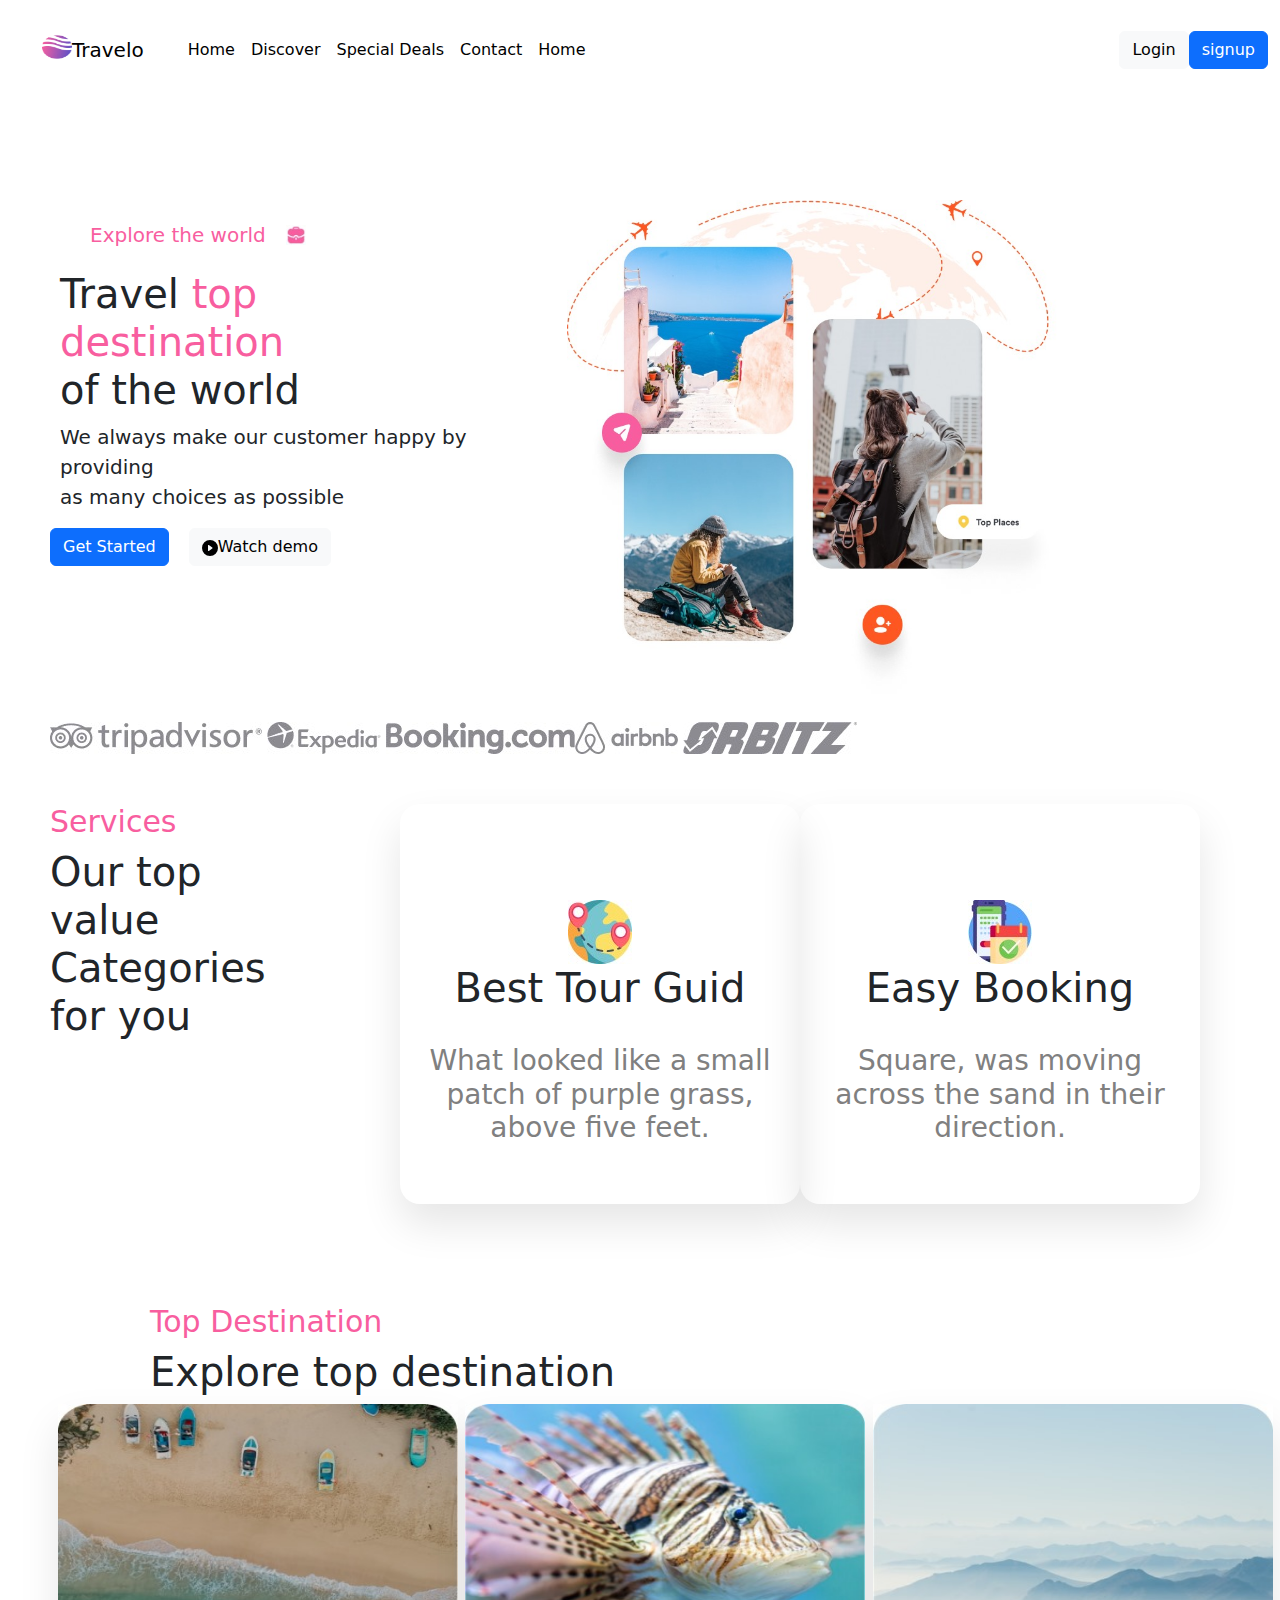
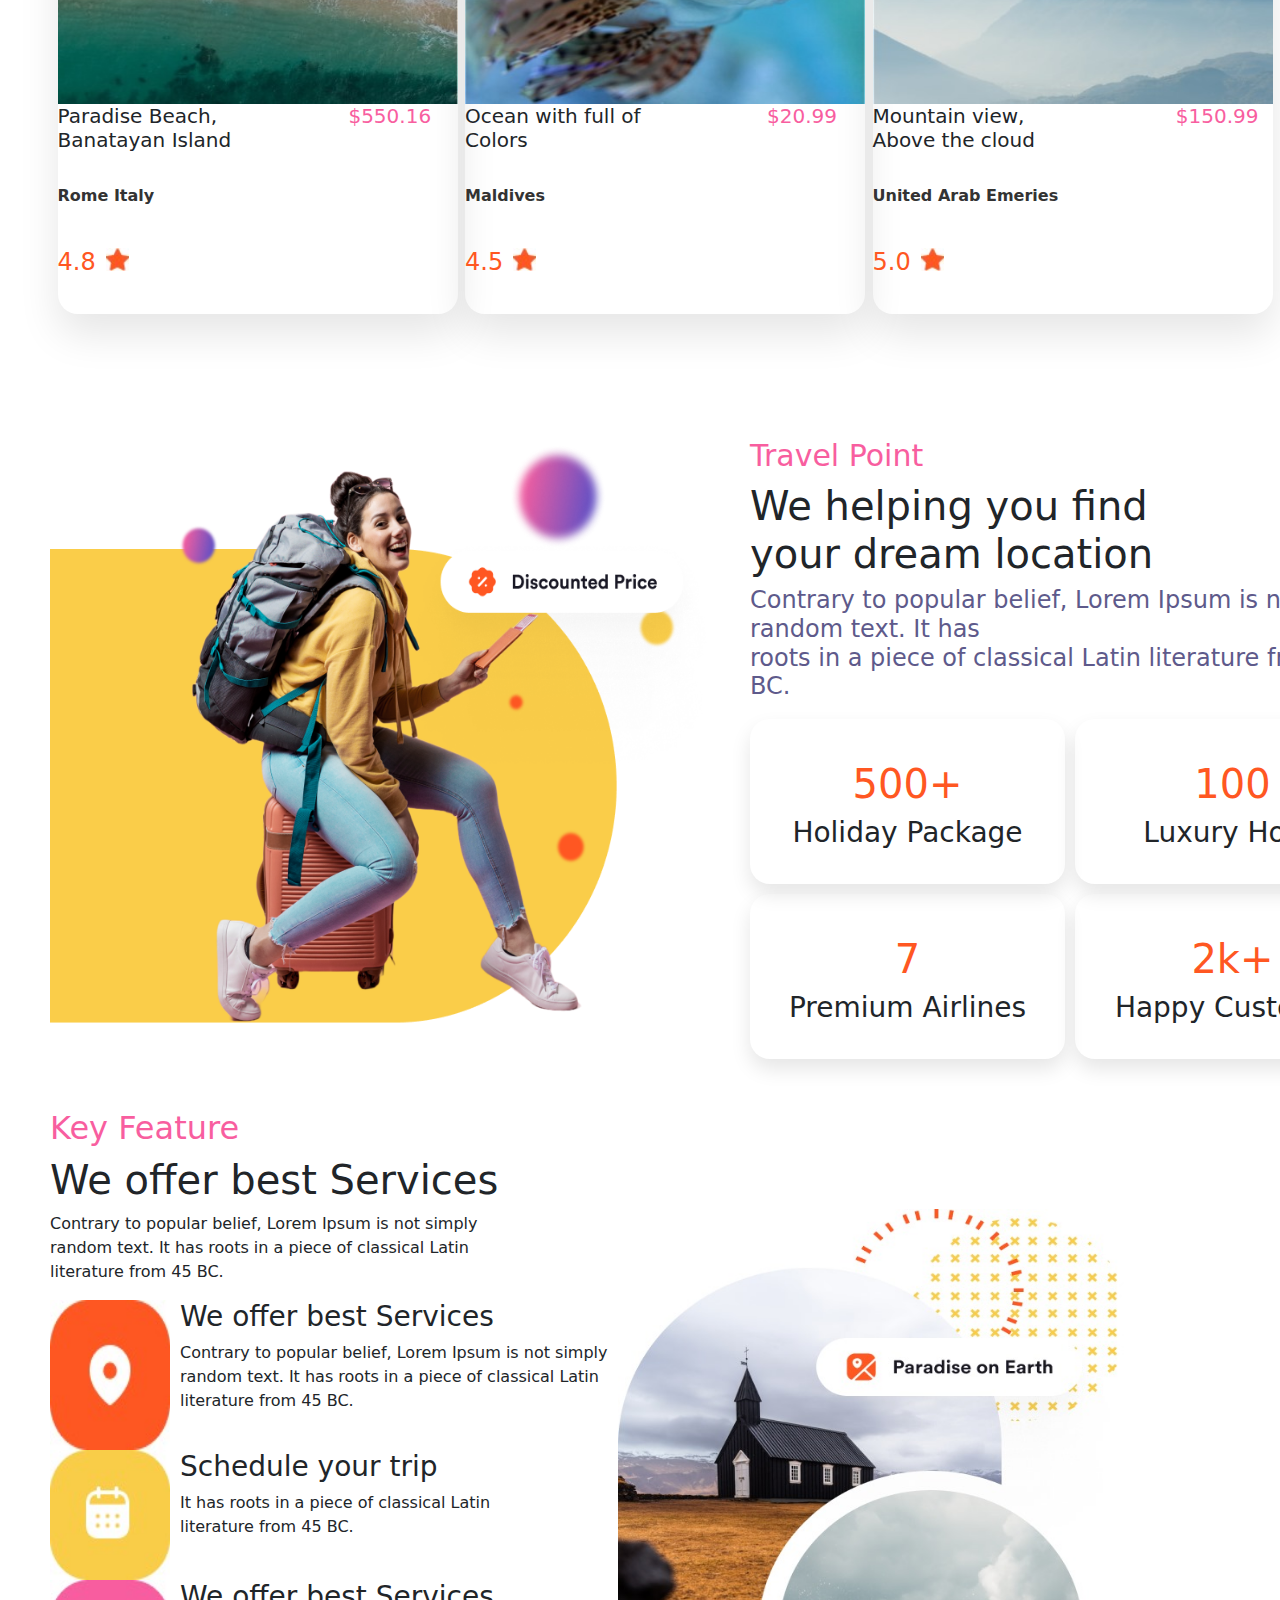
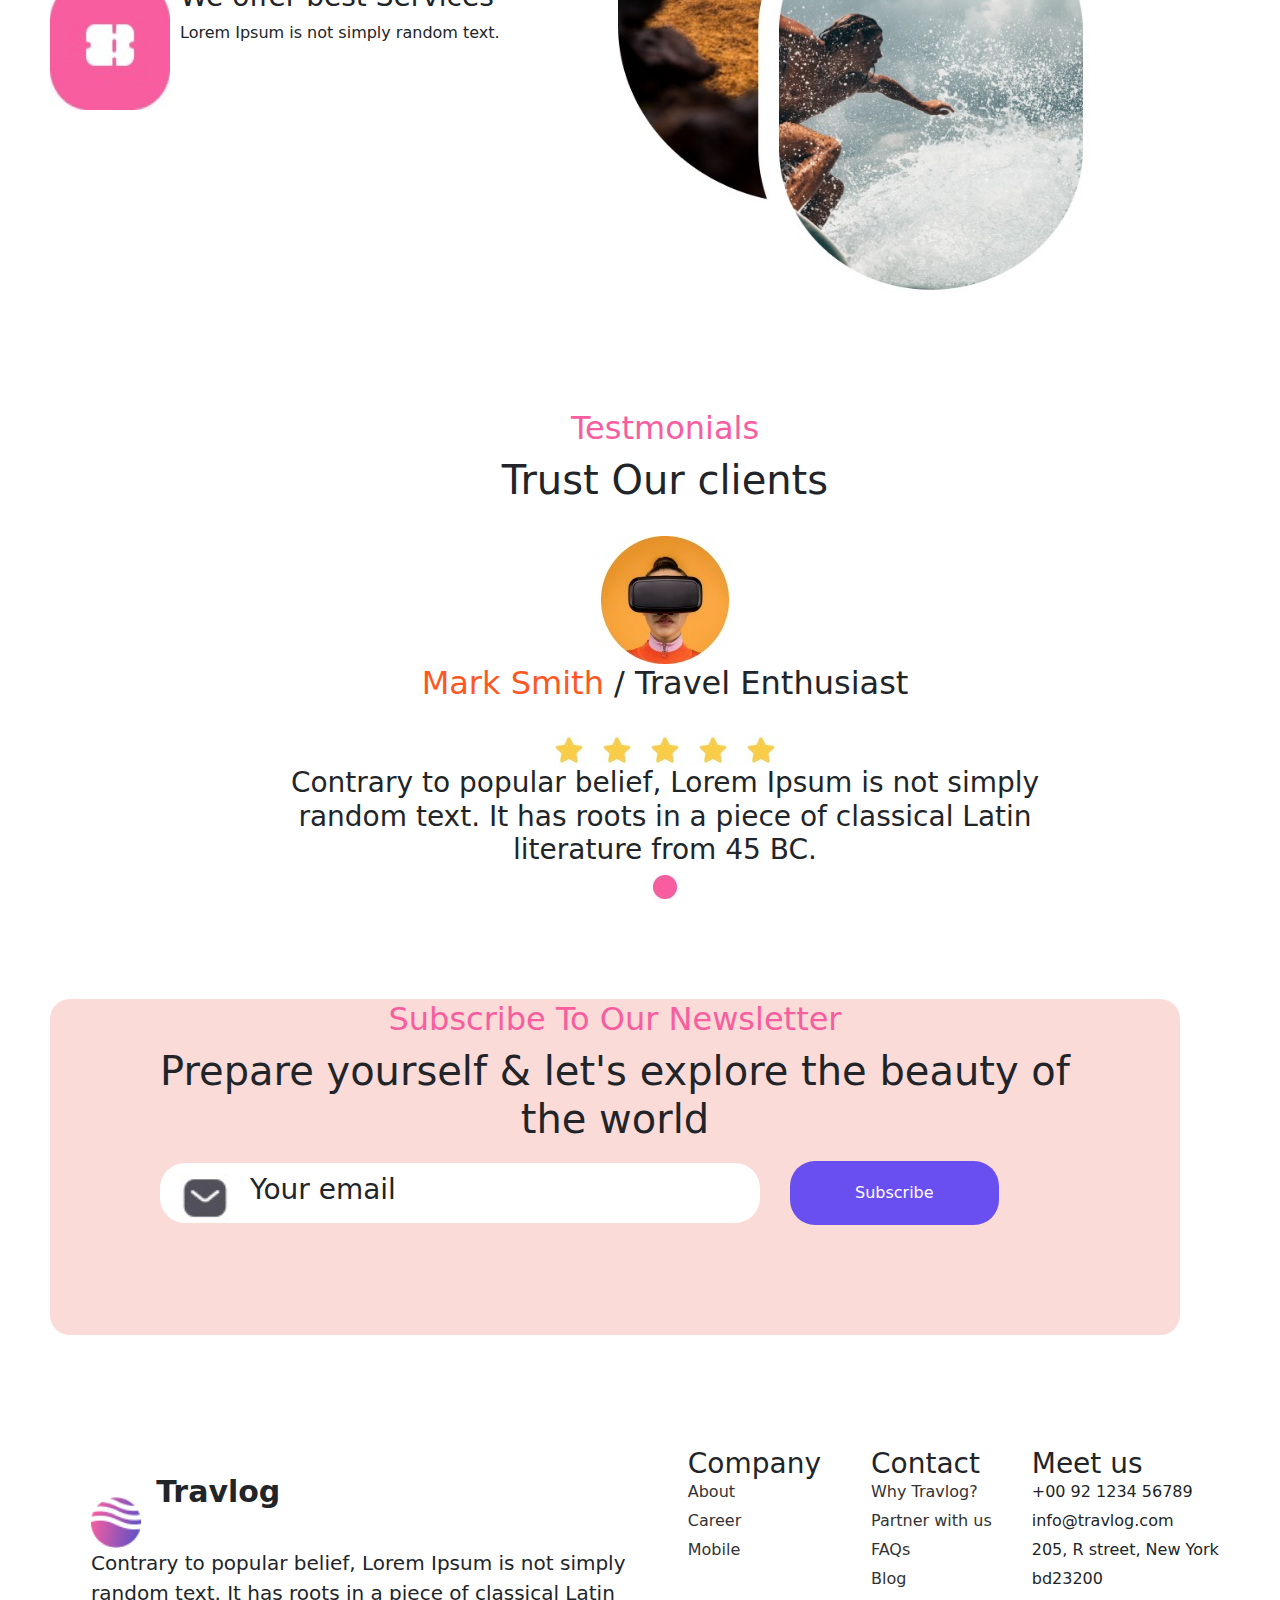
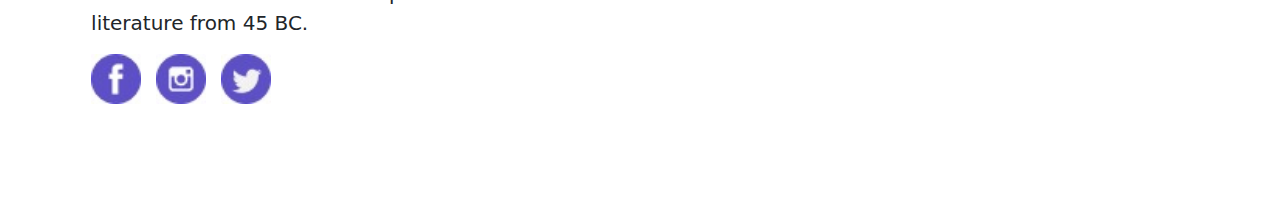
==== index.html @ d5ecc95f "nw changes" ====
<!DOCTYPE html>
<html lang="en">
<head>
    <meta charset="UTF-8">
    <meta http-equiv="X-UA-Compatible" content="IE=edge">
    <meta name="viewport" content="width=device-width, initial-scale=1.0">
    <title>home page</title>
    <link rel="stylesheet" href="style.css">
    <link href="https://cdn.jsdelivr.net/npm/bootstrap@5.3.3/dist/css/bootstrap.min.css" rel="stylesheet" integrity="sha384-QWTKZyjpPEjISv5WaRU9OFeRpok6YctnYmDr5pNlyT2bRjXh0JMhjY6hW+ALEwIH" crossorigin="anonymous">
</head>
<body>
        <!-- <nav class="navbar navbar-expand-lg bg-body-tertiary" style="padding-left: 100px;">
            <div class="logo">
                <img src="image/Vector.png" alt="logo">
                <span> Travlog </span>
            </div>
            <ul class="nav-links">
                <li><a href="home page.html">Home</a></li>
                <li><a href="discover.html">Discover</a></li>
                <li><a href="special deals.html">Special Deals</a></li>
                <li><a href="contact.html">Contact</a></li>
            </ul>
            <div class="rightside">
                <a href="login.html" class="login">login</a>
                <a href="signup.html" class="signup">Sign up</a>
            </div>
        </nav> -->

        <nav class="navbar navbar-expand-lg bg-body-light">
            <div class="container-fluid">
                <a class="navbar-brand" href="#">
                  <img src="image/Vector.png" alt="Logo" width="30" height="24" class="d-inline-block align-text-top">
                  Travelo
                </a>
              
              <button class="navbar-toggler" type="button" data-bs-toggle="collapse" data-bs-target="#navbarSupportedContent" aria-controls="navbarSupportedContent" aria-expanded="false" aria-label="Toggle navigation">
                <span class="navbar-toggler-icon text-body-primary"></span>
              </button>
              <div class="collapse navbar-collapse" id="navbarSupportedContent">
                <ul class="navbar-nav me-auto mb-2 mb-lg-0">
                  <li class="nav-item">
                    <a class="nav-link active" aria-current="page" href="#">Home</a>
                  </li>
                  <li class="nav-item">
                    <a class="nav-link active" aria-current="page" href="#">Discover</a>
                  </li>
                  <li class="nav-item">
                    <a class="nav-link active" aria-current="page" href="#">Special Deals</a>
                  </li>
                  <li class="nav-item">
                    <a class="nav-link active" aria-current="page" href="#">Contact</a>
                  </li>
                  <li class="nav-item">
                    <a class="nav-link active" aria-current="page" href="#">Home</a>
                  </li>
                </ul>
                
                
                  <button class="btn btn-light  " type="submit">Login</button>
                  <button class="btn btn-primary" type="submit">signup</button>
                
              </div>
            </div>
          </nav> 
    
        <div id="page1">
            
            <div id="leftside">
                <div class="continer">
                    <span class="explore-text" style="font-size: 20px; color: #F85E9F;"> Explore the world</span>
                    <img src="image/brefcase.jpeg" alt="" class="explore-logo">
                </div>
                <div class="font1">
                    <h1>Travel <span style="color: #F85E9F; font-size: 40px;">top <br>destination </span><br> of the world </h1>
                </div>
                <div class="para">
                    <p >We always make our customer happy by <br class="removebrmobile"> providing<br> as many choices as possible</p>
                </div>
                <div class="button">
                    <button type="button" class="btn btn-primary">Get Started</button>
                    <button type="button" class="btn btn-light"><svg xmlns="http://www.w3.org/2000/svg" width="16" height="16" fill="currentColor" class="bi bi-play-circle-fill" viewBox="0 0 16 16">
                        <path d="M16 8A8 8 0 1 1 0 8a8 8 0 0 1 16 0M6.79 5.093A.5.5 0 0 0 6 5.5v5a.5.5 0 0 0 .79.407l3.5-2.5a.5.5 0 0 0 0-.814z"/>
                      </svg>Watch demo</button>
                </div>
            </div>
            <div id="rightsideimage">
                <div class="travelimg">
                    <img src="image/content image.jpeg" alt="Travel Image" id="travel" />
                </div>
            </div>
        </div>

        <div id="partner">
            <div id="firstpart">
                <img src="image/sponsored1.jpeg" alt="" >
                <img src="image/sponsored2.jpeg" alt="">
                <img src="image/sponsored3.jpeg" alt="">
            </div>
            <div id="secondpart">
                <img src="image/sponsored4.jpeg" alt="">
                <img src="image/sponsored5.jpeg" alt="">
            </div>
        </div>

        <div id="page2">
            <div class="firstcontent">
                <h2 style="color: #F85E9F; font-size: 30px;">Services</h2>
                <h1 style="font-size: 40px;">Our top <br>value <br>Categories<br> for you</h1>
            </div>
            <div id="card1"><br><br><br><br>
                <img src="image/card1.jpeg" alt="">
                <h1>Best Tour Guid</h1>
                <br>
                <h3>What looked like a small <br> patch of purple grass, <br> above five feet.</h3>
            </div> 
            <div id="card1"><br><br><br><br>
                <img src="image/card2.jpeg" alt="">
                <h1>Easy Booking</h1>
                <br>
                <h3>Square, was moving <br> across the sand in their <br>direction.</h3>
            </div>
        </div>

        <div id="page3">
            <div id="page3textandimage">
                <div id="page3text">
                    <h2 style="color: #F85E9F; font-size: 30px;">Top Destination</h2>
                    <h1>Explore top destination</h1>
                </div>
                <!-- <div id="page3image">
                    <img src="image/Frame 28.png" alt="">
                </div> -->
            </div>
            <div id="page3-2">
                <div id="body">
                    <img src="image/top destination1.jpeg" alt="">
                    <h5>Paradise Beach, <span style="text-align: right; margin-left: 125px; color: #F85E9F;">$550.16</span><br> Banatayan Island</h5>
                    <br>
                    <p style="color: #333;">Rome Italy</p>
                    <br>
                    <div id="rating">
                        <h4 style="color: #FF5722">4.8 </h4>
                        <img src="image/STAR.jpeg" alt="">
                    </div>
                </div>
                <div id="body">
                    <img src="image/fish (1).jpeg" alt="">
                    <h5>Ocean with full of <span style="text-align: right; margin-left: 120px; color: #F85E9F;">$20.99</span><br> Colors </h5>
                    <br>
                    <p style="color: #333;">Maldives</p>
                    <br>
                    <div id="rating">
                        <h4 style="color: #FF5722">4.5 </h4>
                        <img src="image/STAR.jpeg" alt="">
                    </div>
                </div>
                <div id="body">
                    <img src="image/sea.jpeg" alt="" id="bodyimg">
                    <h5>Mountain view, <span style="text-align: right; margin-left: 145px; color: #F85E9F;">$150.99</span> <br> Above the cloud </h5>
                    <br>
                    <p style="color: #333;">United Arab Emeries</p>
                    <br>
                    <div id="rating">
                        <h4 style="color: #FF5722">5.0 </h4>
                        <img src="image/STAR.jpeg" alt="">
                    </div>
                </div>
            </div>
        </div>
        <br>
        <div id="page4">
            <img src="image/Group 9238.png" alt="" id="mainimage4">
            <div id="textcontent">
                <h2 style="color: #F85E9F; font-size: 30px;">Travel Point</h2>
                <h1>We helping you find <br>your dream location </h1>
                <h4 style="color: #5E5A8B;">Contrary to popular belief, Lorem Ipsum is not simply random text. It has <br> roots in a piece of classical Latin literature from 45 BC.</h4>
                <div id="group1">
                    <div id="page4bodycard">
                        <h1 style="margin-top: 40px; color: #FF5722;">500+</h1>
                        <h3>Holiday Package</h3>
                    </div>
                    <div id="page4bodycard">
                        <h1 style="margin-top: 40px; color: #FF5722;">100</h1>
                        <h3>Luxury Hotel</h3>
                    </div>
                </div>
                <div id="group1">
                    <div id="page4bodycard">
                        <h1 style="margin-top: 40px; color: #FF5722;">7</h1>
                        <h3>Premium Airlines</h3>
                    </div>
                    <div id="page4bodycard">
                        <h1 style="margin-top: 40px; color: #FF5722;">2k+</h1>
                        <h3>Happy Customer</h3>
                    </div>
                </div>
            </div>
        </div>

        <div id="page5">
            <div id="page5leftcontent">
                <div id="page5content">
                    <h2 style="color: #F85E9F; ">Key Feature</h2>
                    <h1>We offer best Services</h1>
                    <p>Contrary to popular belief, Lorem Ipsum is not simply <br> random text. It has roots in a piece of classical Latin <br> literature from 45 BC.</p>
                </div>
                <div id="page5imageandcontent">
                    <div id="imageandcontent">
                        <img src="image/location.jpeg" alt="" id="image3" >
                        <div id="imagecontent">
                            <h3>We offer best Services</h3>
                            <p> Contrary to popular belief, Lorem Ipsum is not simply <br> random text. It has roots in a piece of classical Latin <br> literature from 45 BC.</p>
                        </div>
                    </div>
                </div>
                <div id="page5imageandcontent">
                    <div id="imageandcontent">
                        <img src="image/calender.jpeg" alt="" id="image2">
                        <div id="imagecontent">
                            <h3>Schedule your trip</h3>
                            <p> It has roots in a piece of classical Latin <br> literature from 45 BC.</p>
                        </div>
                    </div>
                </div>
                <div id="page5imageandcontent">
                    <div id="imageandcontent">
                        <img src="image/simcard.jpeg" alt="" id="image1">
                        <div id="imagecontent">
                            <h3>We offer best Services</h3>
                            <p> Lorem Ipsum is not simply random text.</p>
                        </div>
                    </div>
                </div>
            </div>
            <img src="image/page5main.jpeg" alt="" id="mainimage">
        </div>

        <div id="page6">
            
            <h2 style="color: #F85E9F; text-align: center;">Testmonials</h2>
            <h1>Trust Our clients</h1>
            <br>
            <img src="image/girl with vr.jpeg" alt="">
            <h2><span style="color: #FF5722">Mark Smith</span> / Travel Enthusiast</h2>
            <br>
            <img src="image/multipel star.jpeg" alt="">
            <h3>Contrary to popular belief, Lorem Ipsum is not simply <br> random text. It has roots in a piece of classical Latin <br> literature from 45 BC.</h3>
            <img src="image/pink dout.jpeg" alt="">
            
        </div>

        <div id="page7">
            <div id="pag7maincontent">
                <h2 style="color: #F85E9F;">Subscribe To Our Newsletter</h2>
                <h1>Prepare yourself & let's explore the beauty of <br> the world</h1>
            </div>
            <div id="emailnewsletter">
                <div id="emailboxcontent">
                    <img src="image/email.jpeg" alt="" id="emailimage">
                    <h3 style="margin-left: 10px;" class="emailfont">Your email</h3>
                </div>
                <a href="#" class="Subscribebutton">Subscribe</a>
            </div>
        </div>

        <br><br><br>
        <footer>
            <div class="footer-content">
                <div class="footer-logo">
                    <img src="image/Vector.png" alt="logo1" id="footerimage">
                    <span style="font-weight: bold; font-size: 30px;">Travlog</span>
                    <p style="font-size: 20px;">Contrary to popular belief, Lorem Ipsum is not simply <br> random text. It has roots in a piece of classical Latin <br> literature from 45 BC.</p>
                    <div id="socialmediaimage">
                        <img src="image/facebook.jpeg" alt="">
                        <img src="image/instagram.jpeg" alt="">
                        <img src="image/snapchat.jpeg" alt="">
                    </div>
                </div>
                <div class="footer-links">
                    <!-- <div class="footer-column">
                        <h3>Company</h3>
                        <button class="toggle-button">+</button>
                        <ul>
                            <li><a href="#">About</a></li>
                            <li><a href="#">Career</a></li>
                            <li><a href="#">Mobile</a></li>
                        </ul>
                    </div>
                    <div class="footer-column">
                        <h3>Contact</h3>
                        <button class="toggle-button">+</button>
                        <ul>
                            <li><a href="#">Why Travlog?</a></li>
                            <li><a href="#">Partner with us</a></li>
                            <li><a href="#">FAQs</a></li>
                            <li><a href="#">Blog</a></li>
                        </ul>
                    </div>
                    <div class="footer-column">
                        <h3>Meet us</h3>
                        <button class="toggle-button">+</button>
                        <ul>
                            <li>+00 92 1234 56789</li>
                            <li>info@travlog.com</li>
                            <li>205, R street, New York</li>
                            <li>bd23200</li>
                        </ul>
                    </div>
                </div>
            </div>
        </footer> -->
        <div class="footer-column">
            <input type="checkbox" id="toggle-company" class="toggle-checkbox">
            <label for="toggle-company" class="toggle-label">
                <h3>Company <span id="dropdowninfooter">+</span></h3>
            </label>
            <ul>
                <li><a href="#">About</a></li>
                <li><a href="#">Career</a></li>
                <li><a href="#">Mobile</a></li>
            </ul>
        </div>
        <div class="footer-column">
            <input type="checkbox" id="toggle-contact" class="toggle-checkbox">
            <label for="toggle-contact" class="toggle-label">
                <h3>Contact</h3>
            </label>
            <ul>
                <li><a href="#">Why Travlog?</a></li>
                <li><a href="#">Partner with us</a></li>
                <li><a href="#">FAQs</a></li>
                <li><a href="#">Blog</a></li>
            </ul>
        </div>
        <div class="footer-column">
            <input type="checkbox" id="toggle-meet" class="toggle-checkbox">
            <label for="toggle-meet" class="toggle-label">
                <h3>Meet us</h3>
            </label>
            <ul>
                <li>+00 92 1234 56789</li>
                <li>info@travlog.com</li>
                <li>205, R street, New York</li>
                <li>bd23200</li>
            </ul>
        </div>
    </div>
</div>
</footer>
<!-- 
        <Script>
            document.addEventListener("DOMContentLoaded", function() {
    const toggleButtons = document.querySelectorAll(".toggle-button");

    toggleButtons.forEach(button => {
        button.addEventListener("click", function() {
            const parentColumn = this.parentElement;
            parentColumn.classList.toggle("active");
        });
    });
});
        </Script> -->

        <br><br><br>
         

    <!-- <div id="mobileview">
        <div id="mpage1">
            <div id="p1image">
                <img src="image/content image.jpeg" alt="" width="320px">
            </div>
            <div id="p1content">
                <div class="p1continer">
                    <span class="explore-text" style="font-size: 20px;"> Explore the world</span>
                    <img src="image/brefcase.jpeg" alt="" class="explore-logo">
                </div>
                <div id="p1text">
                    <h1>Travel <span style="color: #F85E9F; font-size: 40px;">top <br>destination </span> of the <br> world </h1>
                    <p>We always make our customer happy by  providing<br> as many choices as possible</p>
                </div>
                <div class="buttonm">
                    <button type="button" class="btn btn-primary">Get Started</button>
                    <button type="button" class="btn btn-light">
                        <svg xmlns="http://www.w3.org/2000/svg" width="16" height="16" fill="currentColor" class="bi bi-play-circle" viewBox="0 0 16 16">
                            <path d="M8 15A7 7 0 1 1 8 1a7 7 0 0 1 0 14m0 1A8 8 0 1 0 8 0a8 8 0 0 0 0 16"/>
                            <path d="M6.271 5.055a.5.5 0 0 1 .52.038l3.5 2.5a.5.5 0 0 1 0 .814l-3.5 2.5A.5.5 0 0 1 6 10.5v-5a.5.5 0 0 1 .271-.445"/>
                        </svg> 
                        watch demo
                    </button>
                    </a>
                </div>
            </div>
        </div>

        

            <div id="card1"><br><br><br><br>
                <img src="image/card1.jpeg" alt="">
                <h1>Best Tour Guid</h1>
                <br>
                <h3>What looked like a small <br> patch of purple grass, <br> above five feet.</h3>
            </div> 
            <div id="card1"><br><br><br><br>
                <img src="image/card2.jpeg" alt="">
                <h1>Easy Booking</h1>
                <br>
                <h3>Square, was moving <br> across the sand in their <br>direction.</h3>
            </div>
        
    </div>

    </div> -->
    <script src="https://cdn.jsdelivr.net/npm/bootstrap@5.3.3/dist/js/bootstrap.bundle.min.js" integrity="sha384-YvpcrYf0tY3lHB60NNkmXc5s9fDVZLESaAA55NDzOxhy9GkcIdslK1eN7N6jIeHz" crossorigin="anonymous"></script>


</body>
</html>
---- style.css ----
header {
    background-color: white;
    box-shadow: 0 2px 4px rgba(0, 0, 0, 0.1);
}

body{
    overflow-x: hidden;
}
.navbar .logo {
    display: flex;
    align-items: center;
    font-size: 24px;
    font-weight: bold;
    color: black;
}

.navbar .logo img {
    height: 30px;
    width: 30px;
    background-color: #fff;
}

.navbar {
    margin-left: 10px;
    display: flex;
    list-style: none;
    justify-content: space-around;
    align-items: center;
    height: 100px;
}

.nav-links {
    list-style: none;
    padding: 0;
    margin: 0;
    display: flex;
}

.nav-links li {
    margin: 0 20px;
    padding-left: 25px;
}

.nav-links a {
    text-decoration: none;
    color: #333;
    text-align: center;
}

nav a {
    display: flex;
    color: black;
    text-decoration: none;
    padding: 14px 20px;
    float: left;
}

.rightside {
    display: flex;
    text-align: right;
    margin-left: 350px;
}

.rightside a {
    text-decoration: none;
    margin-left: 20px;
}

.rightside .login {
    margin-right: 20px;
}

.rightside .signup {
    padding: 10px 20px;
    background-color: #6c63ff;
    color: #fff;
    border-radius: 20px;
}

.rightside .signup:hover {
    background-color: #5146ff;
} 



#page1 {
    display: flex;
    margin-top: 100px;
    margin-left: 50px;
}



.font1 {
    margin-left: 10px;
}

.para {
    margin-left: 10px;
    font-size: 20px;
}

.box {
    padding: 1px 20px;
    margin-left: 10px;
    background-color: #6c63ff;
    color: #fff;
    width: fit-content;
    border-radius: 10px;
}

.box:hover {
    background-color: #5146ff;
}

#text {
    display: flex;
}

.content {
    margin-left: 10%;
    height: 500px;
    width: 350px;
    margin-right: 200px;
}

.continer {
    display: flex;
    align-items: center;
    padding: 20px 40px;
}

.explore-logo {
    height: 20px;
    margin-right: 10px;
    margin-left: 20px;
}

.explore-text {
    font-size: 18px; /* Adjust font size as needed */
    color: #b22222; /* Adjust color as needed */
}

.button {
    display: flex;
    gap: 20px;
    margin-bottom: 40px;
}

.button a {
    text-decoration: none;
    padding: 15px 30px;
    border-radius: 25px;
    font-size: 16px;
}

.button .get-started {
    background-color: blue;
    color: white;
}

.button .watch-demo {
    background-color: beige;
    color: black;
    border-radius: 20px;
    box-shadow: 0 20px 40px rgba(0, 0, 0, 0.1);
}

.button .watch-demo a {
    margin-left: 0;
}

.travelimg {
    height: fit-content;
    display: flex;
}

.logosImg {
    width: 100%;
    margin-left: 74px;
}

#travel {
    height: 512px;
    display: flex;
    margin-left: 100px;
}

#partner {
    margin-left: 50px;
    display: flex;
    margin-top: 10px;
    margin-bottom: 10px;

}
#partnerimg{
    padding-left: 100px;
}

#page2 {
    display: flex;
    margin-top: 50px;
    margin-left: 50px;
}

.firstcontent {

    width: 350px;
}

#card1 {
    text-align: center;
    justify-content: center;
    box-shadow: 0 20px 40px rgba(0, 0, 0, 0.1);
    border-radius: 20px;
    height: 400px;
    width: 400px;
    font-weight: bold;
}

#card1 h3 {
    color: gray;
}

#page3 {
    margin-left: 50px;
    margin-top: 100px;
}

#page3textandimage {
    display: flex;
    margin-left: 100px;
}

#page3image {
    margin-left: 500px;
}

#page3-2 {
    display: flex;
    align-items: center;
    justify-content: space-evenly;
}

#body {
    text-align: left;
    justify-content: center;
    box-shadow: 0 20px 40px rgba(0, 0, 0, 0.1);
    border-radius: 20px;
    height: 510px;
    width: 400px;
    font-weight: bold;
}

/* 
@media (max-width: 320px) {
    
    /* body{
        margin-left: 0px;
    }
        .travelimg img {
            width: 100%;
            height: auto;
        }

        #page1{
            display:inline ;
            text-align: center;
        }

        #rightsideimage{
            display: none;
        }

        #mobileviewtop{
            display: inline;
            width: 320px;
        }

        #card1{
            width: 320px;
        }

        #travel{
            height: auto;
            width: fit-content;
        }

        #page2{
            display: inline;
        }

        #page3{
            display: inline;
        }

        #page4{
            display: inline;
        }

        #page5{
            display: inline;
        }

        
        
    
        #page2, #page3, #page4, #page5, #page6, #page7 {
            padding: 20px;
            display: inline;
            width: 320px;
        }

        #partner img {
            width: 100%;
            height: auto;
        }

        #page3-2 {
            display: flex;
            flex-direction: column;
            align-items: center;
        }

        #page3-2 #body {
            width: 100%;
            text-align: center;
            margin-bottom: 20px;
        }

        footer .footer-content {
            flex-direction: column;
            align-items: center;
            text-align: center;
        }

        footer .footer-links {
            flex-direction: column;
            align-items: center;
        }

        footer .footer-column {
            margin-bottom: 20px;
        }
    } 

    #desktopview{
        display: none;
    }

    #p1content{
        text-align: center;
        flex-direction: column;
    }
    #buttonm{
        display: inline;
    }

} */

#body img {
    height: 300px;
    width: 400px;
}

#rating {
    display: flex;
    text-align: left;
}

#rating img {
    display: flex;
    height: 23px;
    width: 23px;
    justify-content: right;
    
    margin-left: 10px;
}

#page4 {
    margin-left: 50px;
    display: flex;
    margin-top: 100px;
}

#mainimage4 {
    height: 600px;
    width: 700px;
}

#smallimage {
    align-items: left;
    height: 200px;
    width: 200px;
    margin-left: 600px;
    margin-bottom: -100px;
}

#textcontent {
    margin-left: 0;
}

#group1 {
    display: flex;
}

#page4bodycard {
    text-align: center;
    justify-content: center;
    box-shadow: 0 10px 20px rgba(0, 0, 0, 0.1);
    border-radius: 20px;
    height: 165px;
    width: 315px;
    font-weight: bold;
    padding-top: 1px;
    padding-bottom: 1px;
    margin-right: 10px;
    margin-top: 10px;
}

#page5 {
    display: flex;
    margin-left: 50px;
    margin-top: 50px;
}

#page5imageandcontent {
    display: flex;
}

#imageandcontent {
    display: flex;
}

#image3 {
    height: 150px;
    width: 120px;
    margin-right: 10px;
}

#image2 {
    height: 130px;
    width: 120px;
    margin-right: 10px;
}

#image1 {
    height: 130px;
    width: 120px;
    margin-right: 10px;
}

#mainimage {
    height: 700px;
    width: 600px;
    margin-left: 10px;
    margin-top: 100px;
}

#page6 {
    text-align: center;
    align-items: center;
    justify-content: center;
    overflow: hidden;
    margin-left: 50px;
    margin-top: 100px;
}


#page7 {
    align-items: center;
    justify-content: center;
    margin-top: 100px;
    margin-left: 50px;
    margin-right: 100px;
    background-color: #FADBD8;
    border-radius: 20px;
    padding-bottom: 100px;
    padding-left: 100px;
    padding-right: 100px;
    padding-top: 1px;
    text-align: center;
}

#page7maincontent {
    text-align: left;
}

#emailnewsletter {
    text-align: left;
}

#email {
    display: flex;
}

#emailnewsletter {
    display: flex;
    align-items: center;
    padding: 10px;
    border-radius: 25px;
}


#emailboxcontent{
    display: flex;
    border: none;
    padding-top: 10px;
    
    padding-left: 20px;
    padding-right: 100px;
    border-radius: 25px;
    margin-right: 30px;
    width: 600px;
    outline: none;
    background-color: #FFFFFF;
}
 
#emailimage{
    width: 50px;
    height: 50px;
    justify-content: center;
}

.emailfont{
    padding-left: 10px;
}
.Subscribebutton {
    background-color: #6A4FF0;
    color: white;
    border: none;
    padding-top: 20px;
    padding-bottom: 20px;
    padding-left: 65px;
    padding-right: 65px;
    border-radius: 25px;
    text-decoration: none;
}

/* Footer Styles */
footer {
    
    padding: 40px 0;
    text-align: left;
    margin-left: 50px;
}

.footer-content {
    display: flex;
    justify-content: space-around;
    flex-wrap: wrap;
    padding: 0 20px;
}

.footer-logo img {
    width: 50px;
    margin-right: 10px;
}

#footerimage{
    margin-top: 50px;
}

.footer-links {
    display: flex;
    flex-wrap: wrap;
}

.footer-column {
    margin: 0 20px;
    list-style: none;
}

.footer-column h3 {
    margin-bottom: 10px;
}

.footer-column ul {
    list-style: none;
    padding: 0;
}

.footer-column ul li {
    margin-bottom: 5px;
}

.footer-column ul li a {
    text-decoration: none;
    color: #333;
}

.footer-column ul li a:hover {
    text-decoration: underline;
}

.footer-bottom {
    text-align: center;
    padding: 20px;    
}

/* .toggle-button {
    display: none;
    
    color: black;
    border: none;
    padding: 5px 10px;
    margin-top: 5px;
    cursor: pointer;
} */

.toggle-checkbox {
    display: none;
}

.toggle-label {
    
    cursor: pointer;
}

.toggle-label h3 {
    display: inline;
    margin-right: 10px;
}

#dropdowninfooter{
    display: none;
}


#movileview{
    display: none;
}

@media (max-width:320px){
    body{
        overflow-x: hidden;
        width: 320px;
    }
    #page1{
        flex-direction: column-reverse;
        width: 320px;
        margin-left: 10px;
        text-align: center;
        
    }
    .continer{
        border-radius: 20px;
        box-shadow: 0 5px 15px rgba(0, 0, 0, 0.1);
        width: 320px;  
        margin-bottom: 10px; 
    }
    #leftside{
        width: 320px;
        margin-left: -5px;
    }
    #rightsideimage{
        width: 320px;
        margin-left: 10px;
    }
    #travel{
        width: 315px;
        margin-left: 0px;
        overflow: hidden;
        height: 412px;
    }
    .button{
        flex-direction: column;
        width: 312px;
    }
    .removebrmobile{
        display: none;
    }
    .para{
        font-size: 13px;
    }

    #partner
    {
        display: inline;
        justify-content: center;
        align-items: center;
        text-align: center;
    }
    #firstpart{
        display: flex;
        justify-content: space-between;
    }
    #firstpart>img{
        height: auto;
        width: 100px;
    }
    #secondpart>img{
        height: auto;
        width: 100px;
    }

    #page2{
        text-align: center;
        justify-content: center;
        flex-direction: column;
        margin-top: 50px;
    }
    #card1{
        margin-left: -40px;
        width: 320px;
        border-radius: 20px;
        border-style: groove;
        margin-bottom: 10px;
        box-shadow: none;
    }
    .firstcontent{
        margin-left: -40px;
        width: 320px;
    }

    #page3{
        text-align: center;
        margin-left: 10px;
    }
    #page3textandimage{
        margin-left: 10px;
    }
    #page3-2{
        flex-direction: column;
        text-align: center;
        
        width: 320px;
    }
    #body{
        width: 320px;
        margin-bottom: 15px;
        border-radius: 20px;
        box-shadow: none;
        border-style: groove;
        
    }
    #body>img{
        width: 320px;
    }

    #page4{
        flex-direction: column;
        justify-content: center;
        text-align: center;
        margin-left: 10px;
    }
    #mainimage4{
        width: 320px;
        height: fit-content;
        margin-left: 0;
        margin-bottom: 20px;
    }
    #group1{
        display: inline;
        width: 320px;
    }

    #page5{
        flex-direction: column-reverse;
        text-align: center;
    }
    #mainimage{
        width: 320px;
        height: fit-content;
        margin-bottom: 20px;
    }
    #imageandcontent{
        flex-direction: column;
        text-align: center;
        justify-content: center;
        
        
    }
    #page5content>h1{
        font-size: 20px;
    }
    .image3{
        height: 10px;
    }

    #page6{
        flex-direction: column;
        text-align: center;
        justify-content: center;
        margin-top: 0%;
       
    }

    #page7{
        flex-direction: column;
        text-align: center;
        width: 320px;
    }
    #pag7maincontent{
        width: fit-content;
    }
    
    #pg7maincontent{
        display: inline;
    }
    #emailnewsletter{
        width: 320px;
        display: inline;
    }
    #emailboxcontent{
        width: 320px;
        padding-right:0%;
        overflow: hidden;
        display: flex;
    }
   
    /* .footer-links {
        display: block;
    }
    .footer-column {
        margin-bottom: 10px;
    }
    .footer-column ul {
        display: none;
    }
    .footer-column.active ul {
        display: block;
    }
    .footer-column h3 {
        cursor: pointer;
    }
    .toggle-button {
        display: inline-block;
    }
    .footer-column h3 {
        display: inline;
    } */

    .footer-links {
        display: block;
    }
    .footer-column {
        margin-bottom: 10px;
    }
    .footer-column ul {
        display: none;
    }
    .toggle-checkbox:checked + .toggle-label + ul {
        display: block;
    }
    .toggle-label {
        display: inline-block;
    }
    #dropdowninfooter{
        display: flex;
    }
}
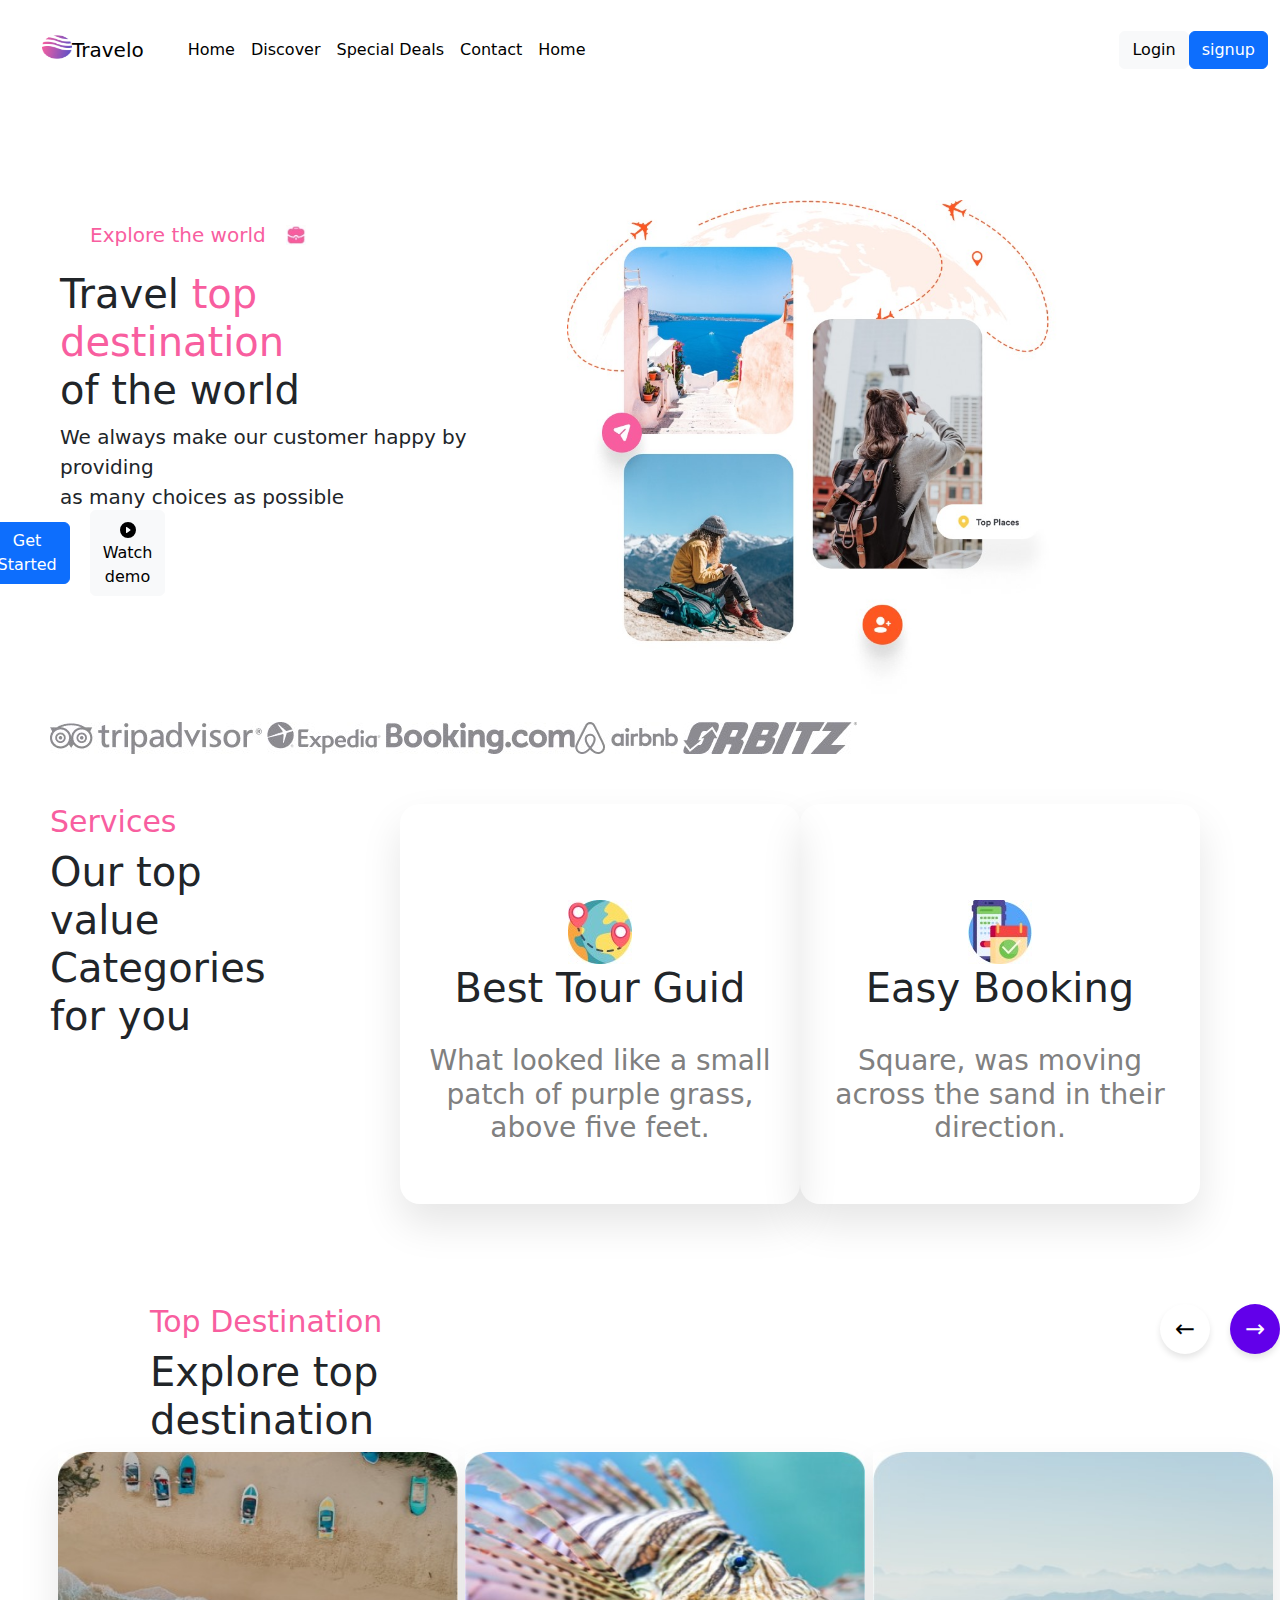
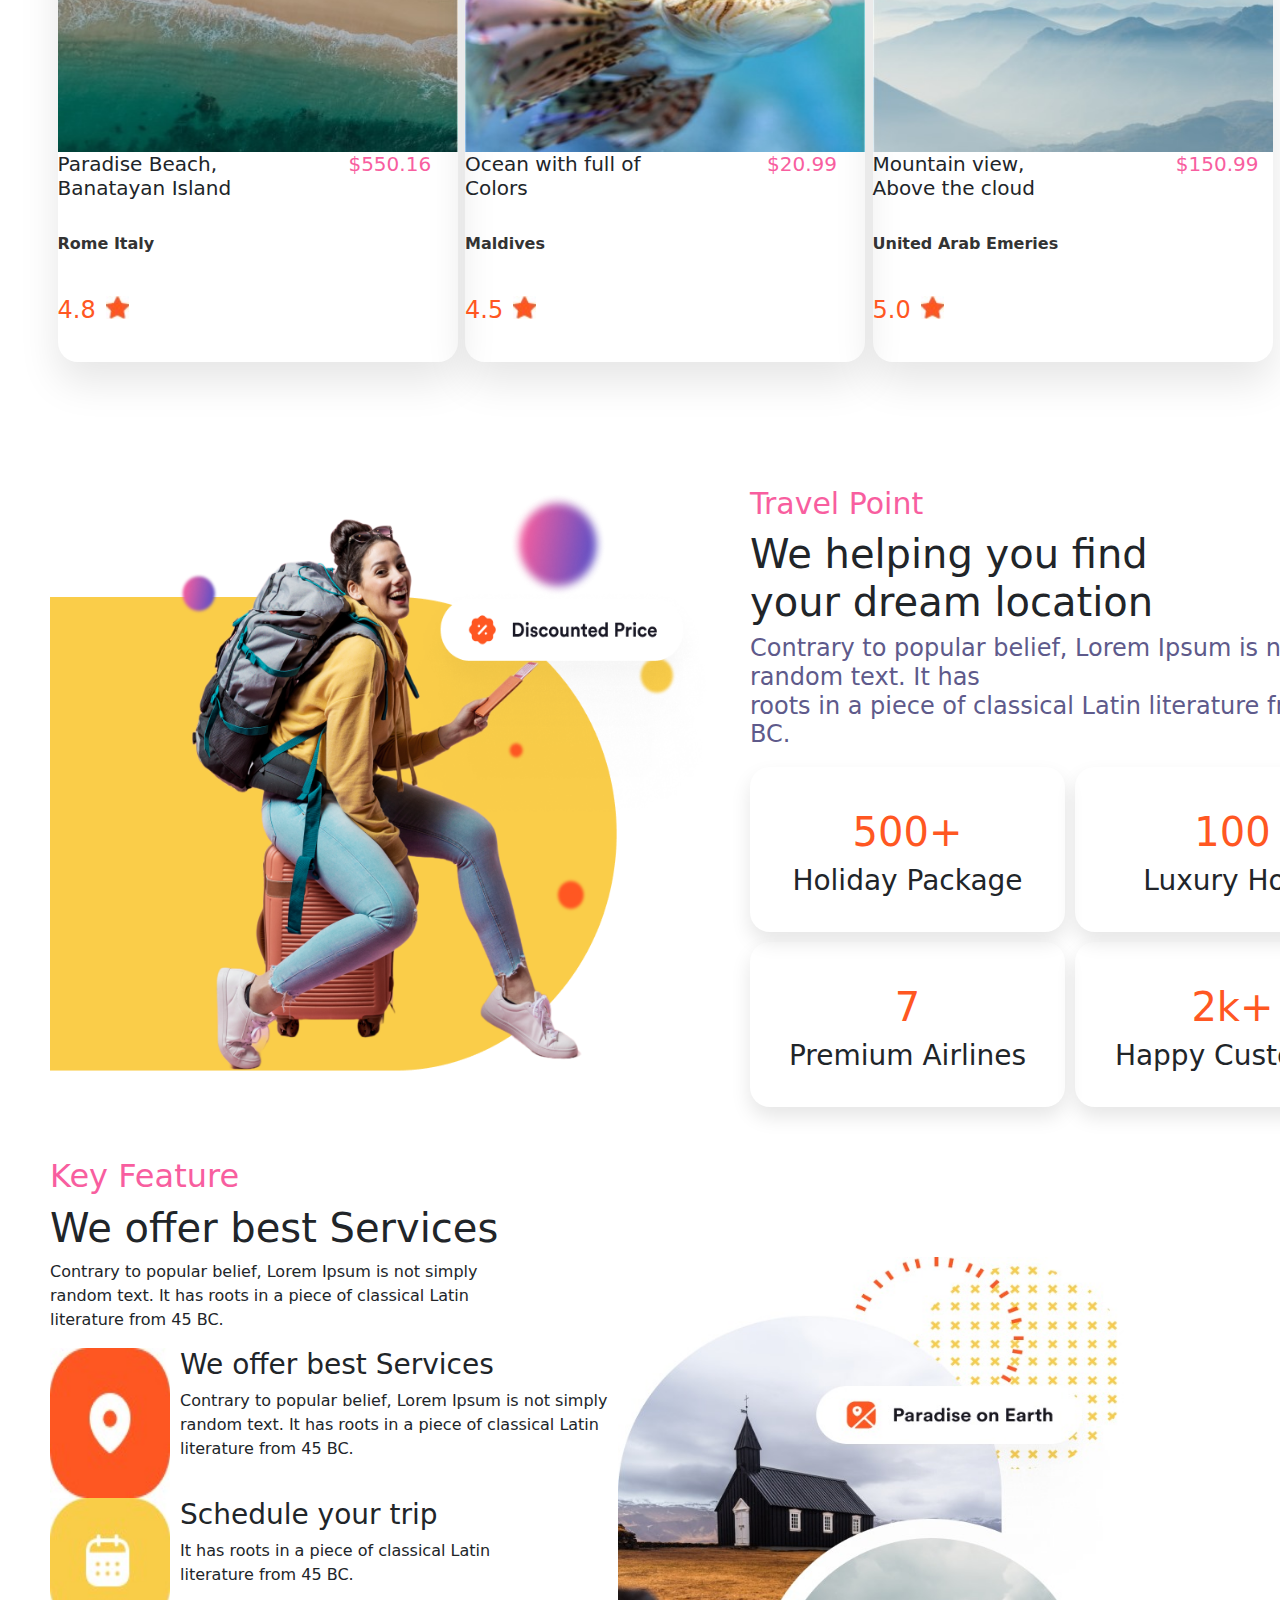
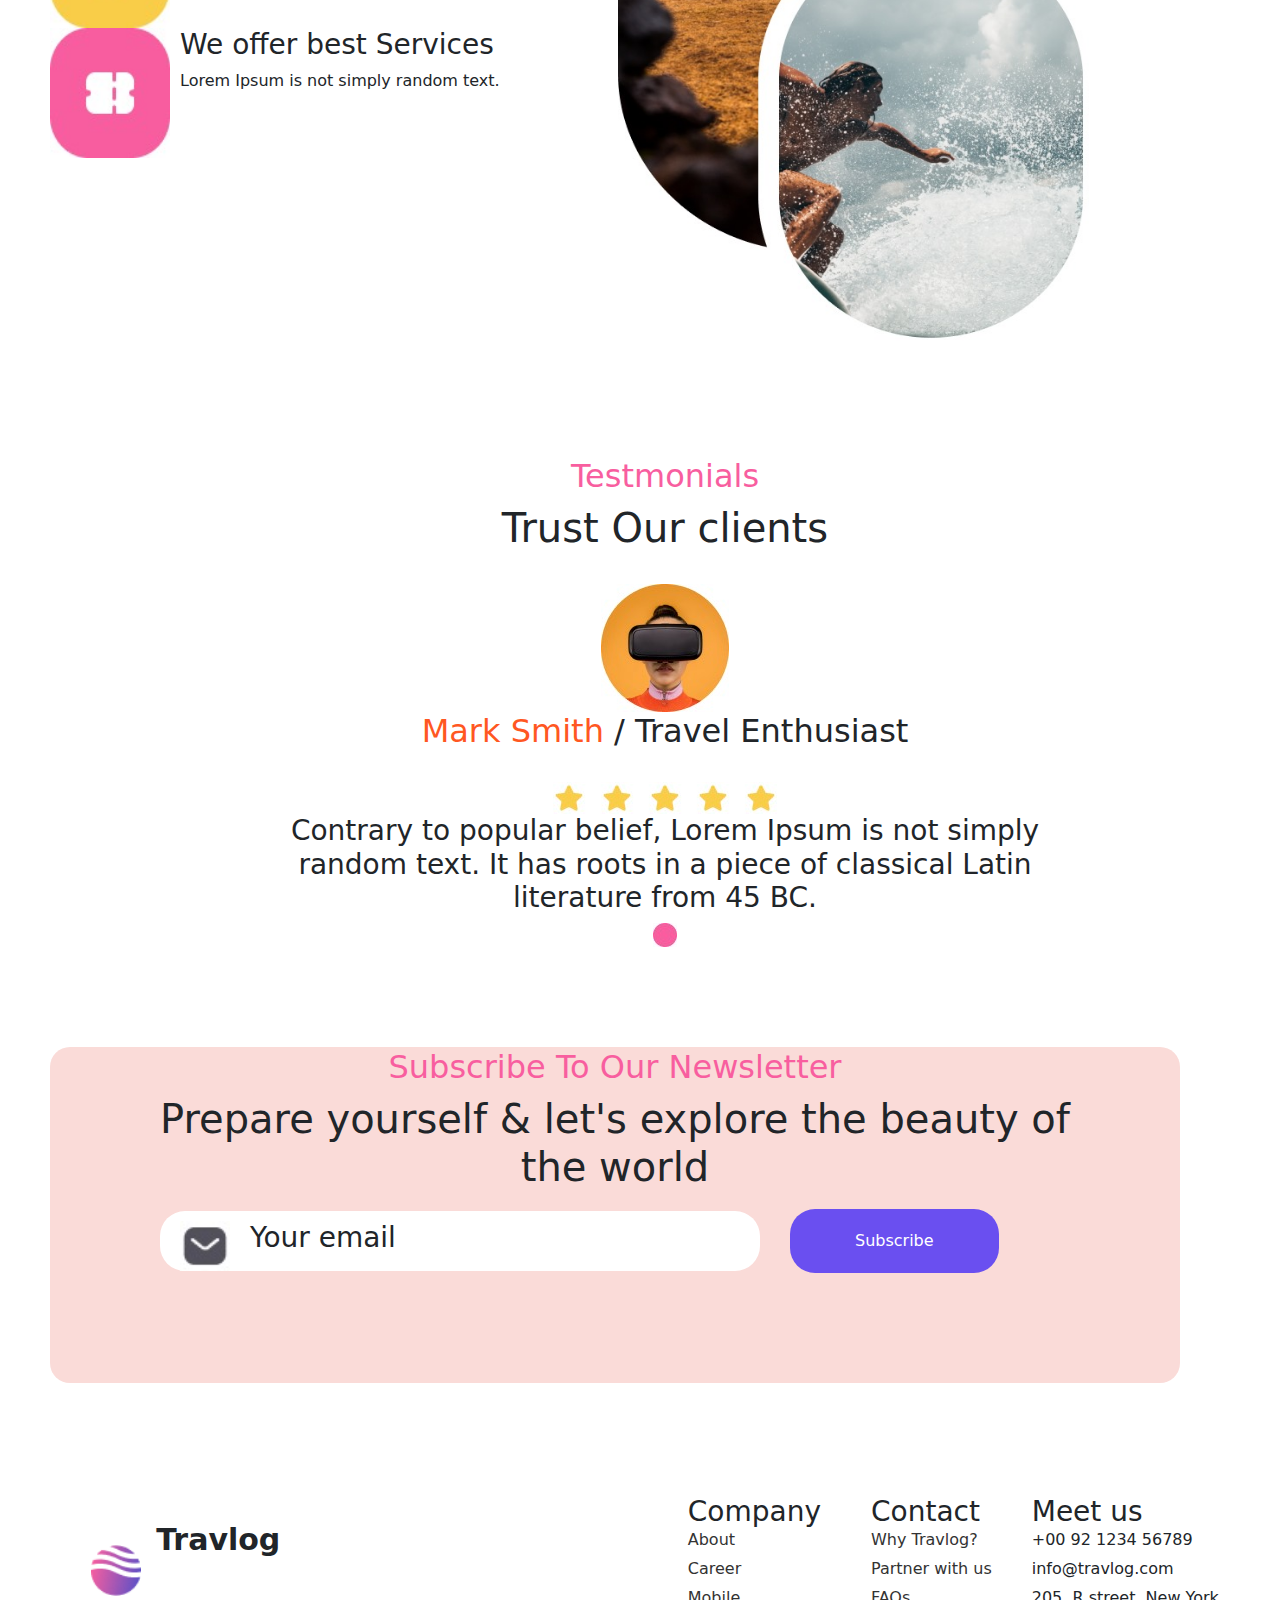
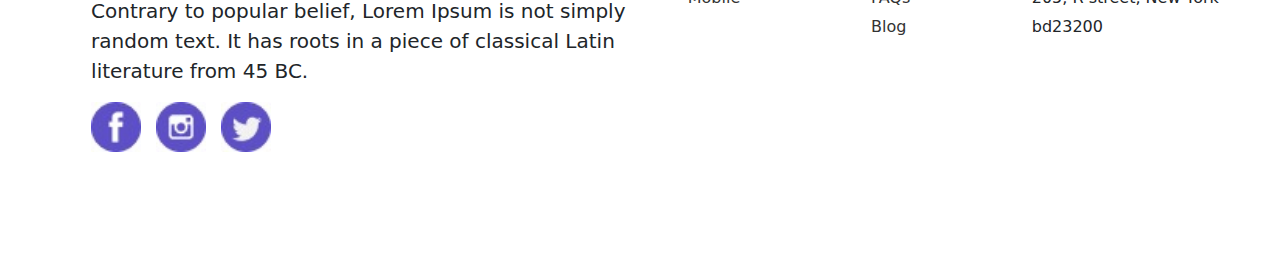
==== commit 78d218df: "style change" ====
--- a/index.html
+++ b/index.html
@@ -127,9 +127,10 @@
                     <h2 style="color: #F85E9F; font-size: 30px;">Top Destination</h2>
                     <h1>Explore top destination</h1>
                 </div>
-                <!-- <div id="page3image">
-                    <img src="image/Frame 28.png" alt="">
-                </div> -->
+                <div class="button-container">
+                    <button class="button arrow-left">&larr;</button>
+                    <button class="button arrow-right">&rarr;</button>
+                </div>
             </div>
             <div id="page3-2">
                 <div id="body">
--- a/style.css
+++ b/style.css
@@ -225,6 +225,42 @@
 #page3 {
     margin-left: 50px;
     margin-top: 100px;
+}
+
+.button-container {
+    display: flex;
+    gap: 20px;
+    margin-left: 700px;
+}
+
+.button {
+    display: flex;
+    justify-content: center;
+    align-items: center;
+    width: 50px;
+    height: 50px;
+    border: none;
+    border-radius: 50%;
+    font-size: 24px;
+    cursor: pointer;
+    transition: box-shadow 0.3s ease;
+}
+
+.button.arrow-left {
+    background-color: #ffffff;
+    color: #000000;
+    box-shadow: 0 4px 6px rgba(0, 0, 0, 0.1);
+
+}
+
+.button.arrow-right {
+    background-color: #6200ea;
+    color: #ffffff;
+    box-shadow: 0 4px 6px rgba(0, 0, 0, 0.1);
+}
+
+.button:hover {
+    box-shadow: 0 6px 8px rgba(0, 0, 0, 0.2);
 }
 
 #page3textandimage {
@@ -719,6 +755,23 @@
     }
     #page3textandimage{
         margin-left: 10px;
+        flex-direction: column;
+    }
+    .button-container {
+        flex-direction: row;
+        gap: 220px;
+        margin-left: 10px;
+    }
+
+    .button {
+        width: 40px;
+        height: 40px;
+        font-size: 20px;
+    }
+
+    h1 {
+        font-size: 1.5em;
+        margin: 0 10px;
     }
     #page3-2{
         flex-direction: column;
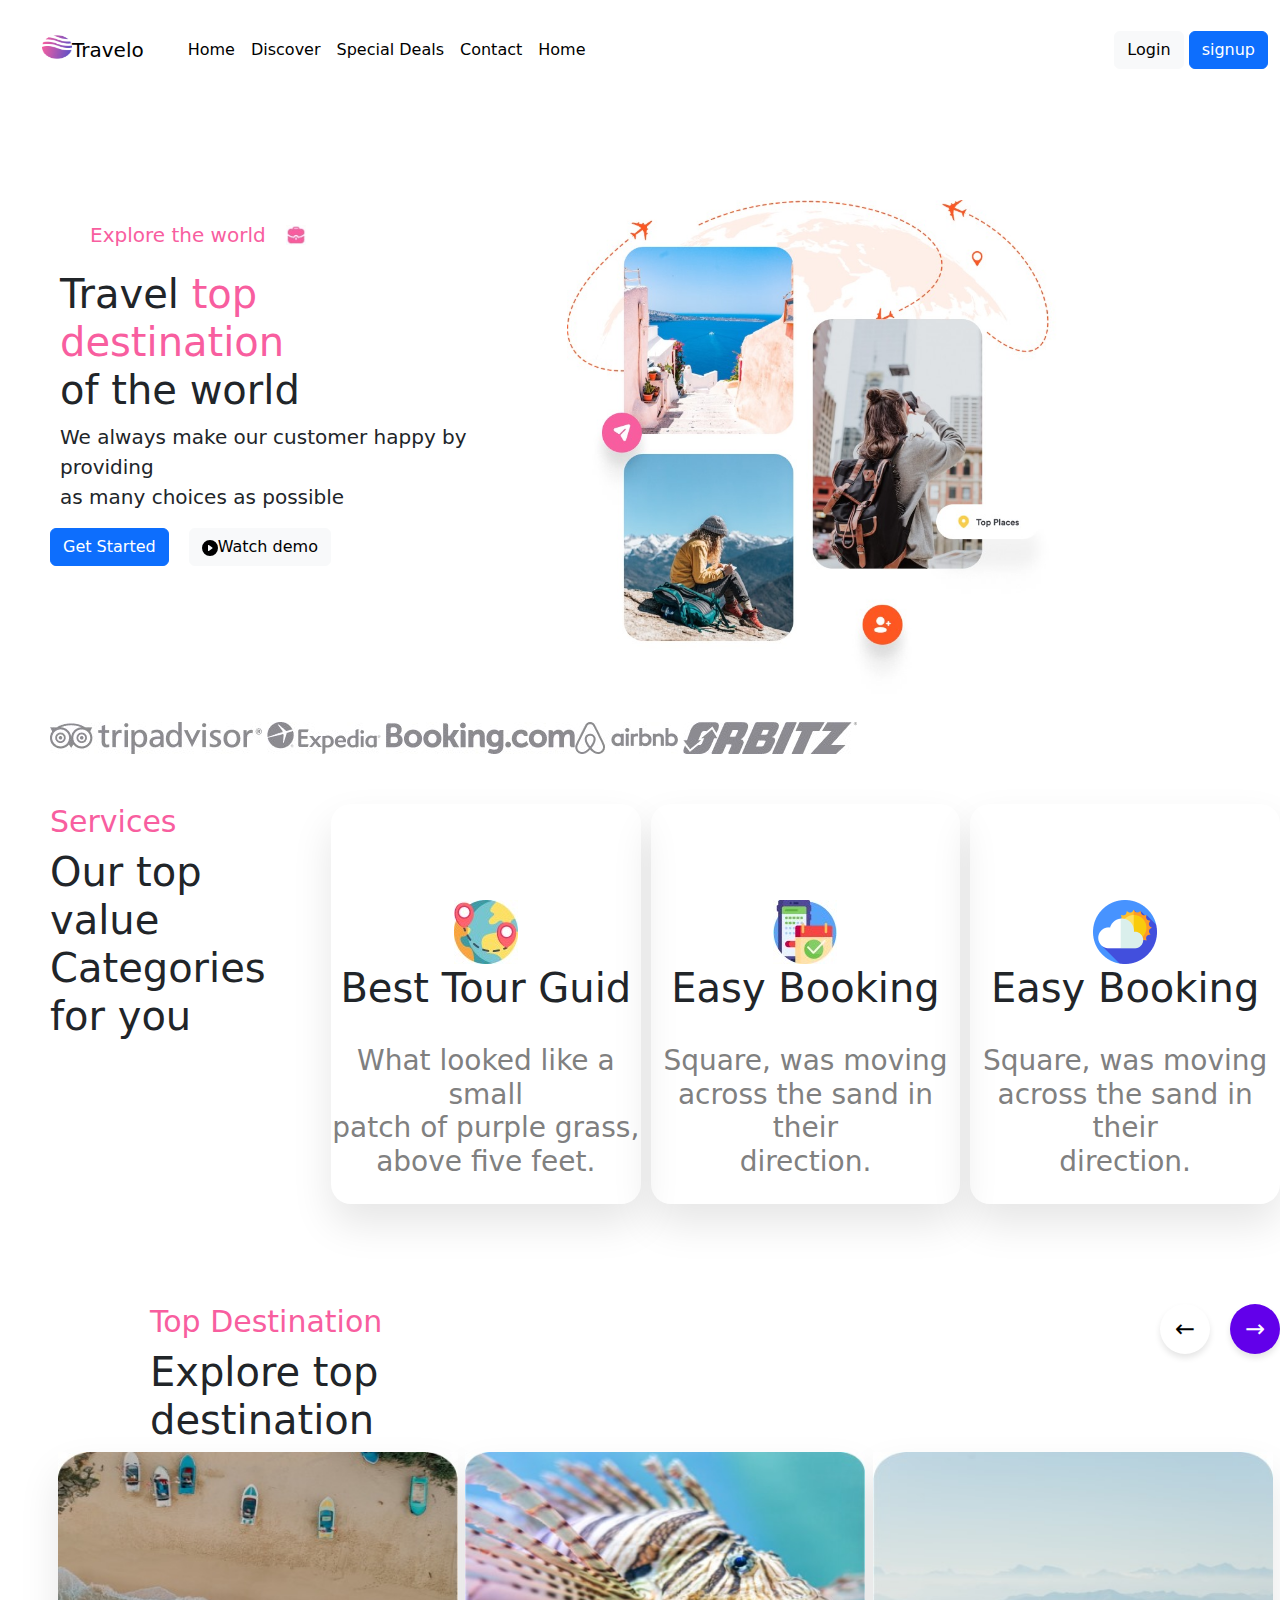
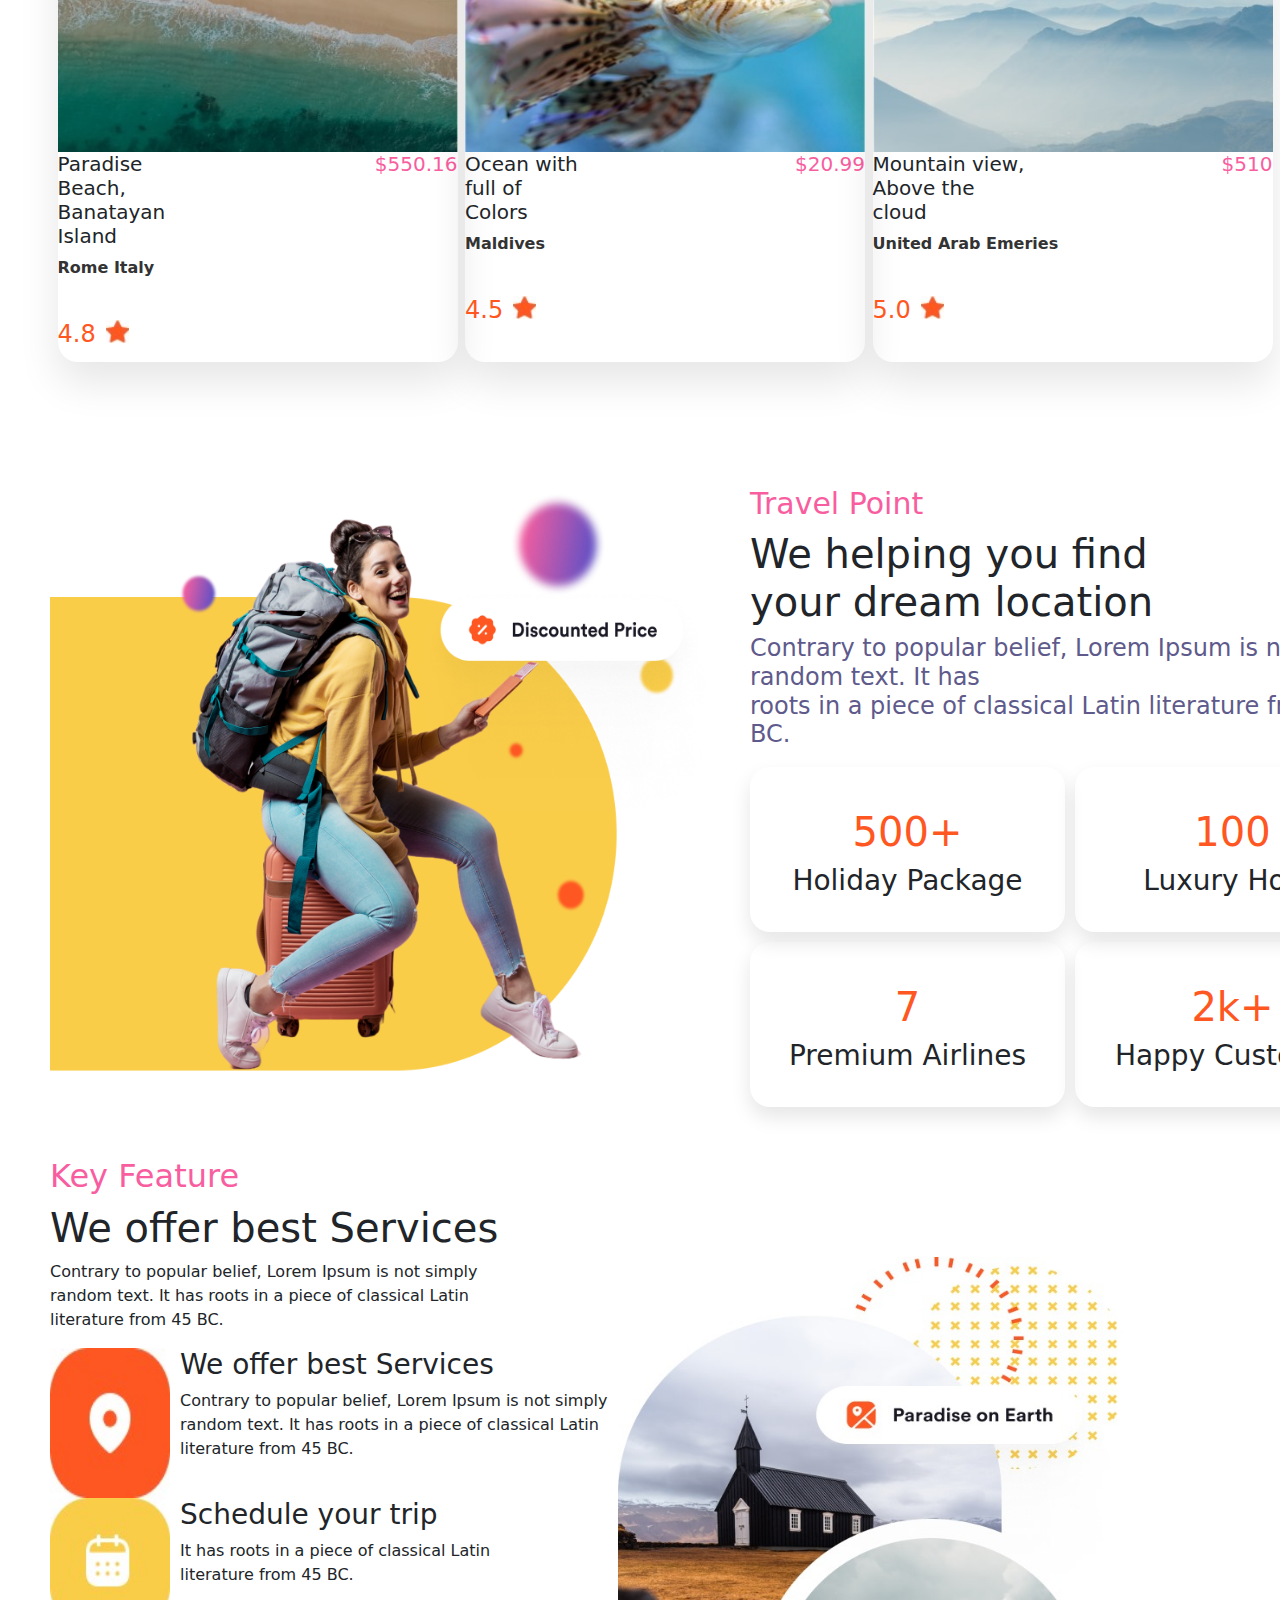
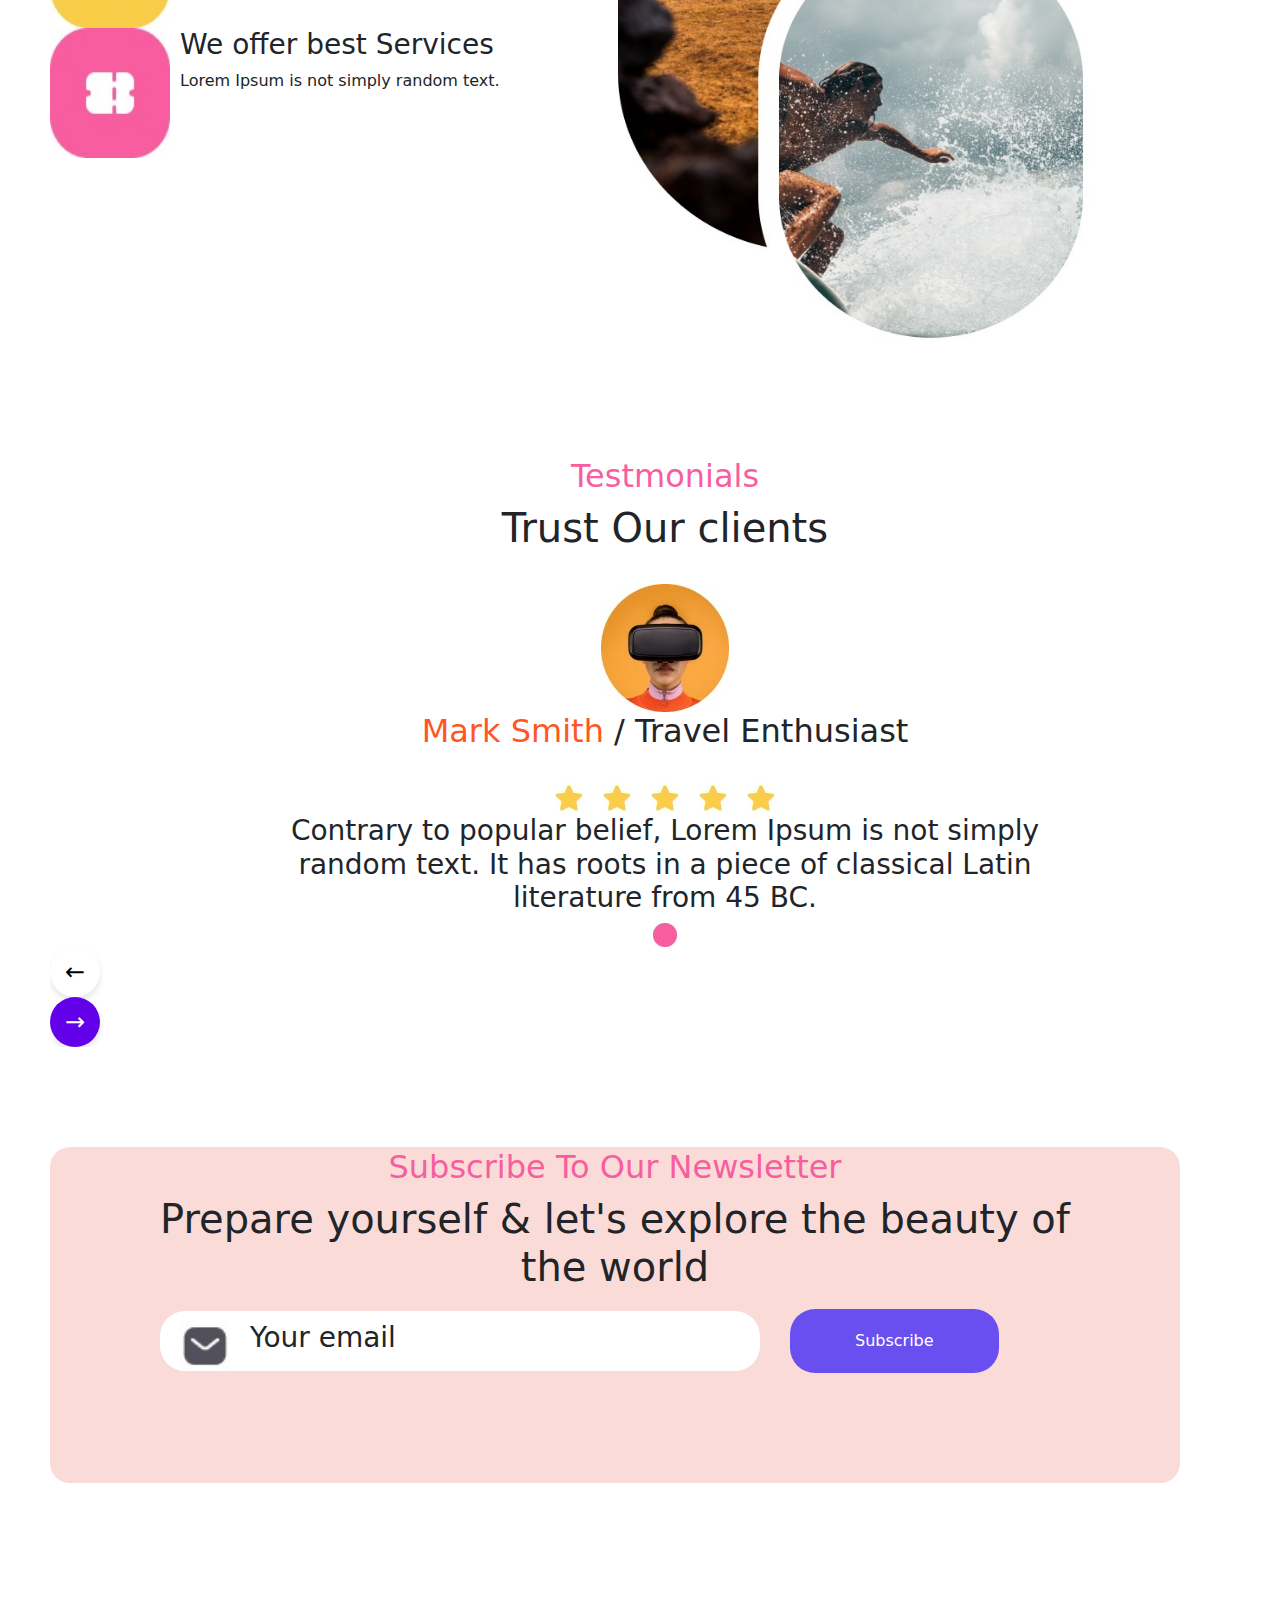
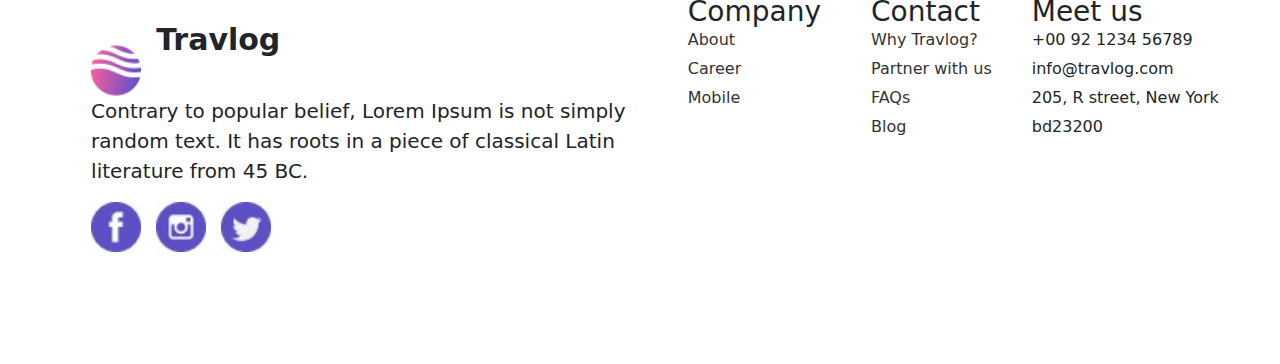
==== commit bcc8dec9: "some changes" ====
--- a/index.html
+++ b/index.html
@@ -54,11 +54,11 @@
                     <a class="nav-link active" aria-current="page" href="#">Home</a>
                   </li>
                 </ul>
+                <div id="buttonnav">
                 
-                
-                  <button class="btn btn-light  " type="submit">Login</button>
-                  <button class="btn btn-primary" type="submit">signup</button>
-                
+                    <button class="btn btn-light  " type="submit">Login</button>
+                    <button class="btn btn-primary" type="submit">signup</button>
+                </div>
               </div>
             </div>
           </nav> 
@@ -76,7 +76,7 @@
                 <div class="para">
                     <p >We always make our customer happy by <br class="removebrmobile"> providing<br> as many choices as possible</p>
                 </div>
-                <div class="button">
+                <div class="buttonpage1">
                     <button type="button" class="btn btn-primary">Get Started</button>
                     <button type="button" class="btn btn-light"><svg xmlns="http://www.w3.org/2000/svg" width="16" height="16" fill="currentColor" class="bi bi-play-circle-fill" viewBox="0 0 16 16">
                         <path d="M16 8A8 8 0 1 1 0 8a8 8 0 0 1 16 0M6.79 5.093A.5.5 0 0 0 6 5.5v5a.5.5 0 0 0 .79.407l3.5-2.5a.5.5 0 0 0 0-.814z"/>
@@ -105,7 +105,7 @@
         <div id="page2">
             <div class="firstcontent">
                 <h2 style="color: #F85E9F; font-size: 30px;">Services</h2>
-                <h1 style="font-size: 40px;">Our top <br>value <br>Categories<br> for you</h1>
+                <h1 >Our top <br class="removebrmobile">value <br class="removebrmobile">Categories<br> for you</h1>
             </div>
             <div id="card1"><br><br><br><br>
                 <img src="image/card1.jpeg" alt="">
@@ -119,6 +119,12 @@
                 <br>
                 <h3>Square, was moving <br> across the sand in their <br>direction.</h3>
             </div>
+            <div id="card1"><br><br><br><br>
+                <img src="image/cloudy 1.png" alt="">
+                <h1>Easy Booking</h1>
+                <br>
+                <h3>Square, was moving <br> across the sand in their <br>direction.</h3>
+            </div>
         </div>
 
         <div id="page3">
@@ -135,37 +141,88 @@
             <div id="page3-2">
                 <div id="body">
                     <img src="image/top destination1.jpeg" alt="">
-                    <h5>Paradise Beach, <span style="text-align: right; margin-left: 125px; color: #F85E9F;">$550.16</span><br> Banatayan Island</h5>
-                    <br>
-                    <p style="color: #333;">Rome Italy</p>
-                    <br>
-                    <div id="rating">
-                        <h4 style="color: #FF5722">4.8 </h4>
-                        <img src="image/STAR.jpeg" alt="">
+                    <div id="bodycontent">
+                        <div id="page3cardcontent">
+                            <h5 class="money">Paradise Beach, <br> Banatayan Island</h5>
+                            <h5  style="color: #F85E9F;">$550.16</h5>
+                        </div>
+                        <p style="color: #333;">Rome Italy</p>
+                        <br>
+                        <div id="rating">
+                            <h4 style="color: #FF5722">4.8 </h4>
+                            <img src="image/STAR.jpeg" alt="">
+                        </div>
                     </div>
                 </div>
                 <div id="body">
                     <img src="image/fish (1).jpeg" alt="">
-                    <h5>Ocean with full of <span style="text-align: right; margin-left: 120px; color: #F85E9F;">$20.99</span><br> Colors </h5>
-                    <br>
-                    <p style="color: #333;">Maldives</p>
-                    <br>
-                    <div id="rating">
-                        <h4 style="color: #FF5722">4.5 </h4>
-                        <img src="image/STAR.jpeg" alt="">
+                    <div id="bodycontent">
+                        <div id="page3cardcontent">
+                            <h5>Ocean with full of<br>Colors </h5>
+                            <h5 style="color: #F85E9F;">$20.99</h5>
+                        </div>
+                        <p style="color: #333;">Maldives</p>
+                        <br>
+                        <div id="rating">
+                            <h4 style="color: #FF5722">4.5 </h4>
+                            <img src="image/STAR.jpeg" alt="">
+                        </div>
                     </div>
                 </div>
                 <div id="body">
                     <img src="image/sea.jpeg" alt="" id="bodyimg">
-                    <h5>Mountain view, <span style="text-align: right; margin-left: 145px; color: #F85E9F;">$150.99</span> <br> Above the cloud </h5>
-                    <br>
-                    <p style="color: #333;">United Arab Emeries</p>
-                    <br>
-                    <div id="rating">
-                        <h4 style="color: #FF5722">5.0 </h4>
-                        <img src="image/STAR.jpeg" alt="">
-                    </div>
-                </div>
+                    <div id="bodycontent">
+                        <div id="page3cardcontent">
+                            <h5>Mountain view,<!-- <span style="text-align: right; margin-left: 145px; color: #F85E9F;">$150.99</span>--> <br> Above the cloud </h5>
+                            <h5 style="color: #F85E9F;">$510</h5>
+                        </div>
+                        <p style="color: #333;">United Arab Emeries</p>
+                        <br>
+                        <div id="rating">
+                            <h4 style="color: #FF5722">5.0 </h4>
+                            <img src="image/STAR.jpeg" alt="">
+                        </div>
+                    </div> 
+                </div>
+
+                <!-- <div class="section3c" style="margin-top: 2.5vw; margin-left: 5vw; display:flex; gap:3vw;">
+                    <div class="section3d">
+                      <img src="/cdn/Rectangle 6.png" height="355vw" width="355vw">
+                      <div class="section3d1">
+                        <h5>Paradise Beach, <br class="br">Bantayan island</h5>
+                        <h5 style="color: #F85E9F;">$550.16</h5>
+                      </div>
+                      <h6 style="color: grey; padding-left:2vw;">Rome,Italy</h6>
+                      <div class="section3d2">
+                        <h5 style="color: #FF5722;">4.8</h5>
+                        <img src="/cdn/star.png" height="19vw" width="19vw">
+                      </div>
+                    </div>
+                    <div class="section3e">
+                      <img src="/cdn/Rectangle 6 (1).png" height="355vw" width="355vw">
+                      <div class="section3e1">
+                        <h5>Ocean with full of <br class="br">Colors</h5>
+                        <h5 style="color: #F85E9F;">$20.99</h5>
+                      </div>
+                      <h6 style="color: grey; padding-left:2vw;">Maldives</h6>
+                      <div class="section3e2">
+                        <h5 style="color: #FF5722;">4.5 </h5>
+                        <img src="/cdn/star.png" height="19vw" width="19vw">
+                      </div>
+                    </div>
+                    <div class="section3f">
+                      <img src="image/sea.jpeg" height="355vw" width="355vw">
+                      <div class="section3f1">
+                        <h5>Mountain View, <br class="br"> Above the cloud</h5>
+                        <h5 style="color: #F85E9F;">$150.99</h5>
+                      </div>
+                      <h6 style="color: grey; padding-left:2vw;">United Arab Emeries</h6>
+                      <div class="section3f2">
+                        <h5 style="color: #FF5722;">5.0 </h5>
+                        <img src="image/STAR.jpeg" height="19vw" width="19vw">
+                      </div>
+                    </div>
+                  </div> -->
             </div>
         </div>
         <br>
@@ -210,7 +267,7 @@
                         <img src="image/location.jpeg" alt="" id="image3" >
                         <div id="imagecontent">
                             <h3>We offer best Services</h3>
-                            <p> Contrary to popular belief, Lorem Ipsum is not simply <br> random text. It has roots in a piece of classical Latin <br> literature from 45 BC.</p>
+                            <p> Contrary to popular belief, Lorem Ipsum is not simply <br class="removebrmobile"> random text. It has roots in a piece of classical Latin <br class="remocebrmobile"> literature from 45 BC.</p>
                         </div>
                     </div>
                 </div>
@@ -247,6 +304,10 @@
             <img src="image/multipel star.jpeg" alt="">
             <h3>Contrary to popular belief, Lorem Ipsum is not simply <br> random text. It has roots in a piece of classical Latin <br> literature from 45 BC.</h3>
             <img src="image/pink dout.jpeg" alt="">
+            <div class="button_container">
+                <button class="button arrow-left">&larr;</button>
+                <button class="button arrow-right">&rarr;</button>
+            </div>
             
         </div>
 
--- a/style.css
+++ b/style.css
@@ -80,6 +80,9 @@
 .rightside .signup:hover {
     background-color: #5146ff;
 } 
+#buttonnav{
+    
+}
 
 
 
@@ -141,7 +144,7 @@
     color: #b22222; /* Adjust color as needed */
 }
 
-.button {
+.buttonpage1 {
     display: flex;
     gap: 20px;
     margin-bottom: 40px;
@@ -168,7 +171,7 @@
 
 .button .watch-demo a {
     margin-left: 0;
-}
+} 
 
 .travelimg {
     height: fit-content;
@@ -201,6 +204,7 @@
     display: flex;
     margin-top: 50px;
     margin-left: 50px;
+    gap: 10px;
 }
 
 .firstcontent {
@@ -216,6 +220,7 @@
     height: 400px;
     width: 400px;
     font-weight: bold;
+    gap: 10px;
 }
 
 #card1 h3 {
@@ -258,7 +263,62 @@
     color: #ffffff;
     box-shadow: 0 4px 6px rgba(0, 0, 0, 0.1);
 }
-
+/* .section3d{
+    height: 42vw;
+    border: 1px solid #fff;
+    border-radius: 2.5vw;
+    box-shadow: 0 15px 20px rgba(0, 0, 0, 0.1);
+  }
+  
+  .section3d1{
+    padding: 1vw 2vw;
+    display: flex;
+    justify-content: space-between;
+  }
+  
+  .section3d2{
+    display: flex;
+    gap: 1vw;
+    padding: 1.5vw 2vw;
+  }
+  
+  .section3e{
+    height: 42vw;
+    border: 1px solid #fff;
+    border-radius: 2.5vw;
+    box-shadow: 0 15px 20px rgba(0, 0, 0, 0.1);
+  }
+  
+  .section3e1{
+    padding: 1vw 2vw;
+    display: flex;
+    justify-content: space-between;
+  }
+  
+  .section3e2{
+    display: flex;
+    gap: 1vw;
+    padding: 1.5vw 2vw;
+  }
+  
+  .section3f{
+    height: 42vw;
+    border: 1px solid #fff;
+    border-radius: 2.5vw;
+    box-shadow: 0 15px 20px rgba(0, 0, 0, 0.1);
+  }
+  
+  .section3f1{
+    padding: 1vw 2vw;
+    display: flex;
+    justify-content: space-between;
+  }
+  
+  .section3f2{
+    display: flex;
+    gap: 1vw;
+    padding: 1.5vw 2vw;
+  } */
 .button:hover {
     box-shadow: 0 6px 8px rgba(0, 0, 0, 0.2);
 }
@@ -266,6 +326,11 @@
 #page3textandimage {
     display: flex;
     margin-left: 100px;
+}
+
+#page3cardcontent{
+    display: flex;
+    gap: 190px;
 }
 
 #page3image {
@@ -667,30 +732,39 @@
     display: none;
 }
 
-@media (max-width:320px){
+@media (max-width:426px){
     body{
         overflow-x: hidden;
-        width: 320px;
+        width: 425px;
+    }
+
+    #buttonnav{
+        display:inline-grid;
     }
     #page1{
         flex-direction: column-reverse;
-        width: 320px;
+        width: 425px;
         margin-left: 10px;
         text-align: center;
-        
+        margin-top: 10px;
     }
     .continer{
         border-radius: 20px;
         box-shadow: 0 5px 15px rgba(0, 0, 0, 0.1);
-        width: 320px;  
-        margin-bottom: 10px; 
+        width: 300px;  
+        height: 10px;
+        margin-bottom: 10px;
+        margin-left: 30px;
+        padding-left: 50px;
+        align-items: center;
+        text-align: center; 
     }
     #leftside{
-        width: 320px;
+        width: 425px;
         margin-left: -5px;
     }
     #rightsideimage{
-        width: 320px;
+        width: 425px;
         margin-left: 10px;
     }
     #travel{
@@ -699,9 +773,10 @@
         overflow: hidden;
         height: 412px;
     }
-    .button{
+    .buttonpage1{
         flex-direction: column;
         width: 312px;
+        margin-left: 20px;
     }
     .removebrmobile{
         display: none;
@@ -716,29 +791,38 @@
         justify-content: center;
         align-items: center;
         text-align: center;
+        margin-left: 20px;
+        padding-left: 20px;
     }
     #firstpart{
         display: flex;
         justify-content: space-between;
+        margin-left: 20px;
+        gap: 10px;
     }
     #firstpart>img{
         height: auto;
         width: 100px;
     }
+    #secondpart{
+        margin-left: 20px;
+    }
     #secondpart>img{
         height: auto;
         width: 100px;
+        margin-left: 8px;
     }
 
     #page2{
         text-align: center;
         justify-content: center;
         flex-direction: column;
+       
         margin-top: 50px;
     }
     #card1{
         margin-left: -40px;
-        width: 320px;
+        width: 425px;
         border-radius: 20px;
         border-style: groove;
         margin-bottom: 10px;
@@ -746,7 +830,13 @@
     }
     .firstcontent{
         margin-left: -40px;
-        width: 320px;
+        width: 425px;
+    }
+   
+    .firstcontent>h1{
+        width: 321px;
+        
+        
     }
 
     #page3{
@@ -756,19 +846,21 @@
     #page3textandimage{
         margin-left: 10px;
         flex-direction: column;
+    }
+    #page3text{
+        width: 321px;
     }
     .button-container {
         flex-direction: row;
         gap: 220px;
         margin-left: 10px;
-    }
-
+        margin-bottom: 15px;
+    }
     .button {
-        width: 40px;
-        height: 40px;
+        width: 10vw;
+        height: 10vw;
         font-size: 20px;
     }
-
     h1 {
         font-size: 1.5em;
         margin: 0 10px;
@@ -777,18 +869,29 @@
         flex-direction: column;
         text-align: center;
         
-        width: 320px;
+        width: 425px;
+    }
+    .money{
+        flex-direction: column-reverse;
     }
     #body{
-        width: 320px;
+        width: 425px;
         margin-bottom: 15px;
         border-radius: 20px;
         box-shadow: none;
         border-style: groove;
         
     }
+    #bodycontent{
+        padding-left: 15px;
+    }
     #body>img{
-        width: 320px;
+        width: 315px;
+    }
+    #page3cardcontent{
+        flex-direction: column-reverse;
+        gap: 0;
+        
     }
 
     #page4{
@@ -798,14 +901,14 @@
         margin-left: 10px;
     }
     #mainimage4{
-        width: 320px;
+        width: 425px;
         height: fit-content;
         margin-left: 0;
         margin-bottom: 20px;
     }
     #group1{
         display: inline;
-        width: 320px;
+        width: 425px;
     }
 
     #page5{
@@ -813,16 +916,19 @@
         text-align: center;
     }
     #mainimage{
-        width: 320px;
+        width: 425px;
         height: fit-content;
         margin-bottom: 20px;
     }
     #imageandcontent{
         flex-direction: column;
-        text-align: center;
-        justify-content: center;
-        
-        
+        text-align: left;
+        justify-content: center; 
+        margin-bottom: 10px; 
+    }
+    #imageandcontent>img{
+        height: 60px;
+        width: 75px;
     }
     #page5content>h1{
         font-size: 20px;
@@ -838,11 +944,28 @@
         margin-top: 0%;
        
     }
+    .button_container {
+        display: flex;
+        gap: 180px;
+        margin-left: 10px;
+        margin-bottom: 15px;
+    }
+
+    .button {
+        width: 10vw;
+        height: 10vw;
+        font-size: 20px;
+    }
+
+    h1 {
+        font-size: 1.5em;
+        margin: 0 10px;
+    }
 
     #page7{
         flex-direction: column;
         text-align: center;
-        width: 320px;
+        width: 425px;
     }
     #pag7maincontent{
         width: fit-content;
@@ -852,11 +975,11 @@
         display: inline;
     }
     #emailnewsletter{
-        width: 320px;
+        width: 425px;
         display: inline;
     }
     #emailboxcontent{
-        width: 320px;
+        width: 425px;
         padding-right:0%;
         overflow: hidden;
         display: flex;
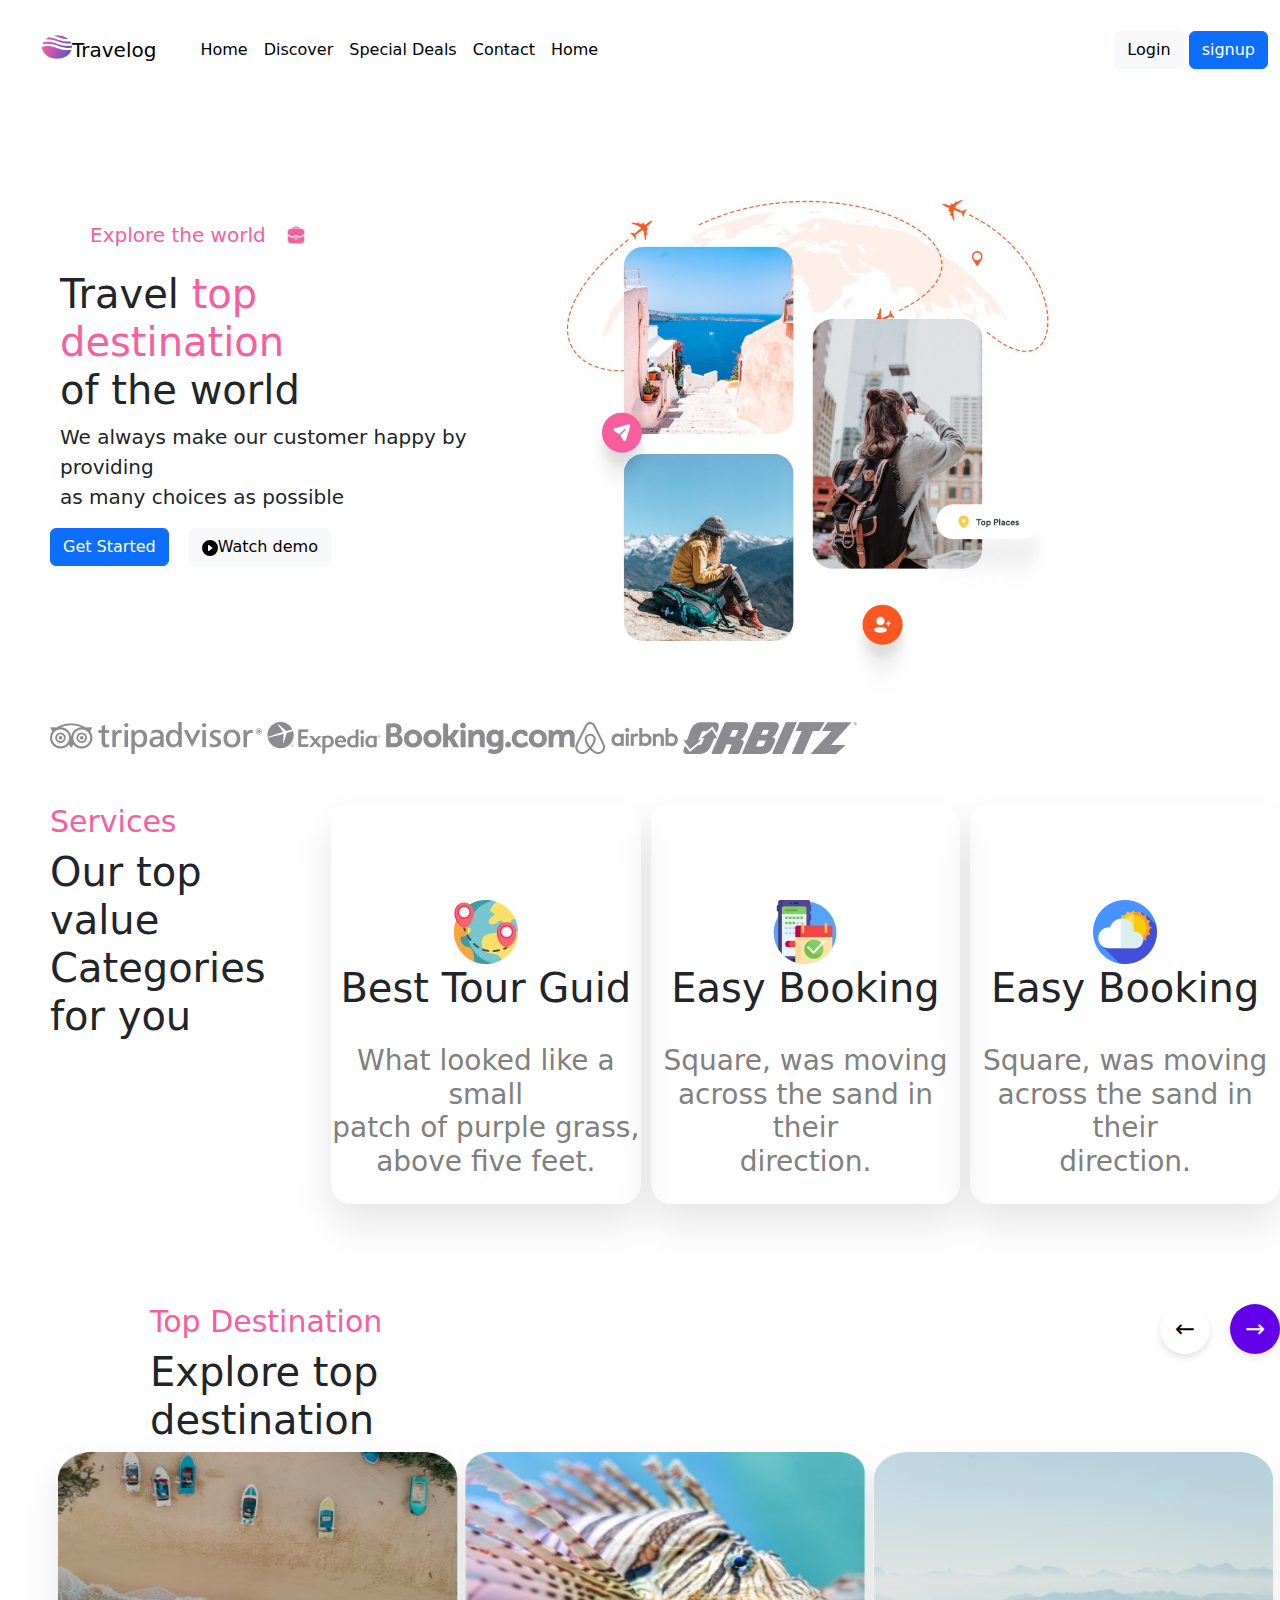
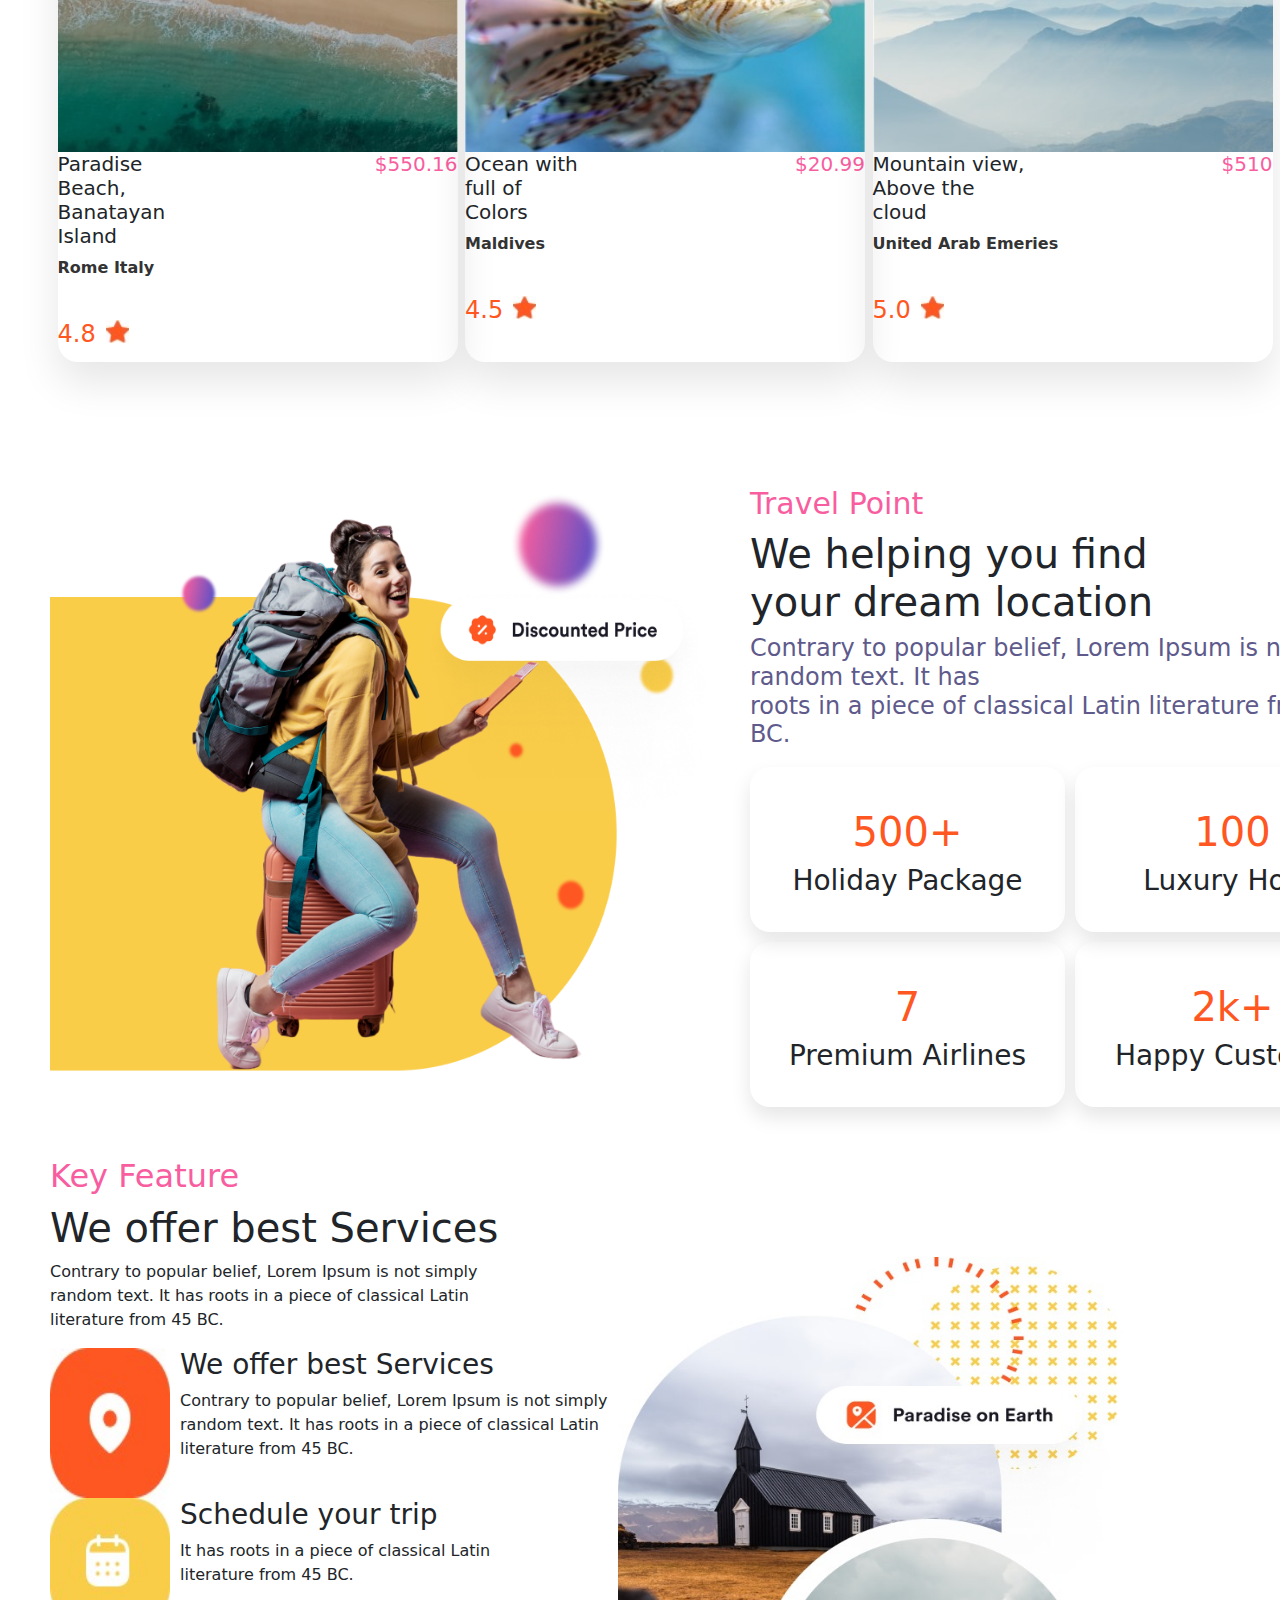
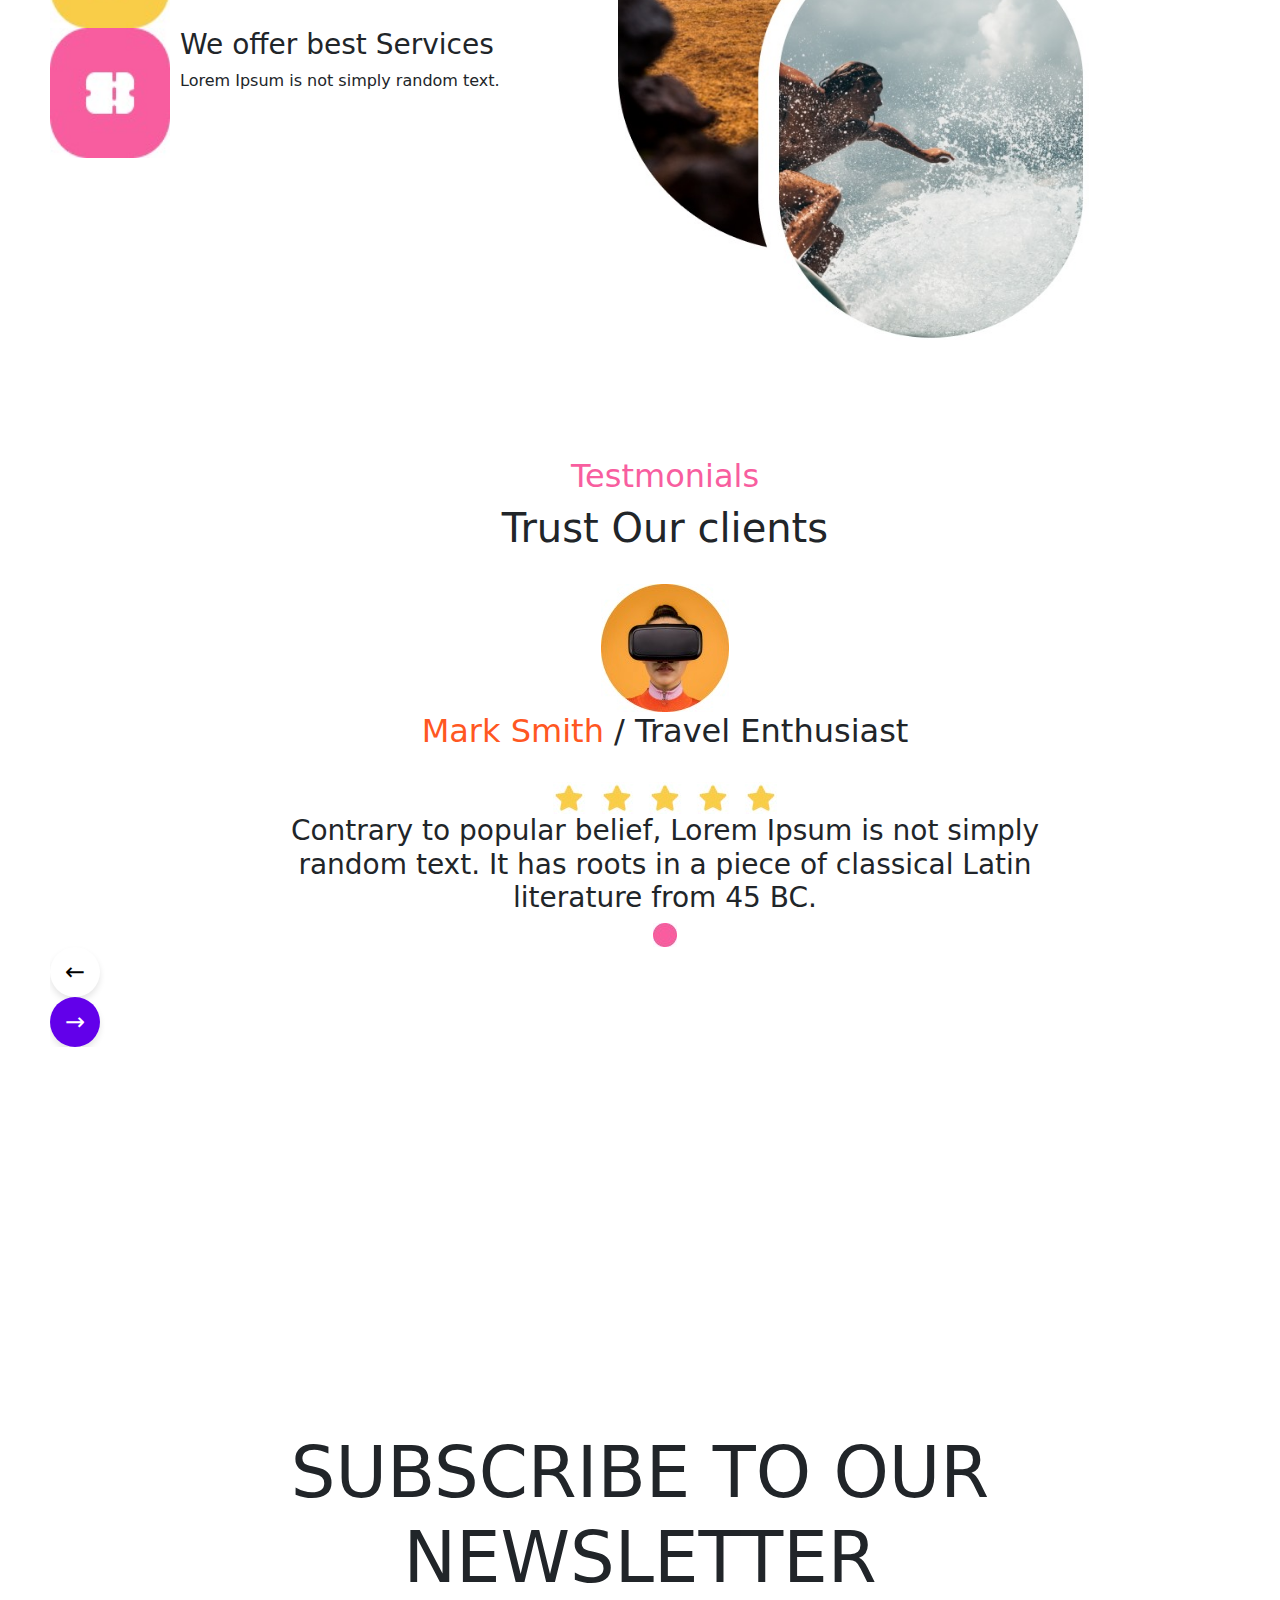
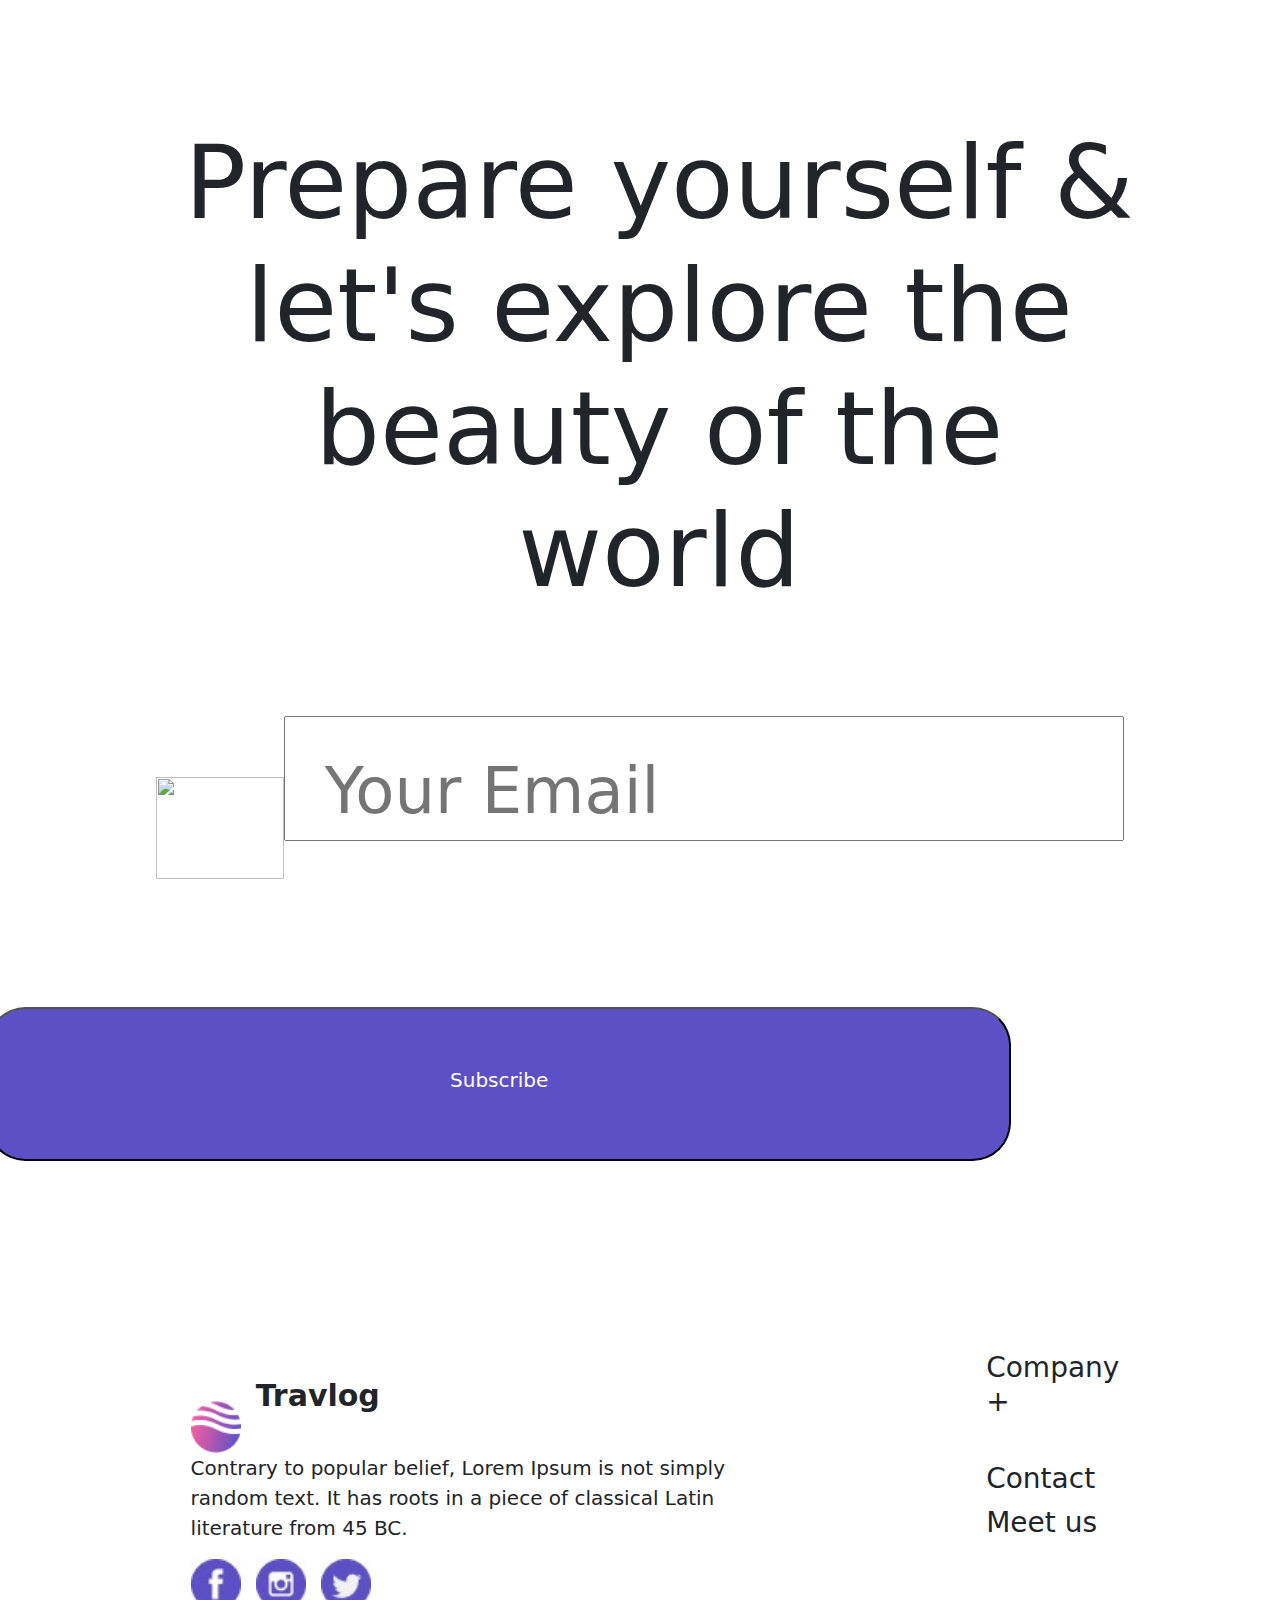
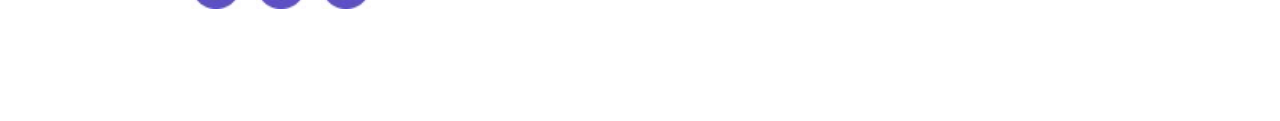
==== commit a8c4cb4b: "change" ====
--- a/index.html
+++ b/index.html
@@ -30,7 +30,7 @@
             <div class="container-fluid">
                 <a class="navbar-brand" href="#">
                   <img src="image/Vector.png" alt="Logo" width="30" height="24" class="d-inline-block align-text-top">
-                  Travelo
+                  Travelog
                 </a>
               
               <button class="navbar-toggler" type="button" data-bs-toggle="collapse" data-bs-target="#navbarSupportedContent" aria-controls="navbarSupportedContent" aria-expanded="false" aria-label="Toggle navigation">
@@ -311,7 +311,7 @@
             
         </div>
 
-        <div id="page7">
+        <!-- <div id="page7">
             <div id="pag7maincontent">
                 <h2 style="color: #F85E9F;">Subscribe To Our Newsletter</h2>
                 <h1>Prepare yourself & let's explore the beauty of <br> the world</h1>
@@ -323,7 +323,23 @@
                 </div>
                 <a href="#" class="Subscribebutton">Subscribe</a>
             </div>
-        </div>
+        </div> -->
+        <div class="section7">
+            <div class="section7a">
+              <h3>SUBSCRIBE TO OUR NEWSLETTER</h3><br class="br">
+              <h1 style="text-align: center;">Prepare yourself & let's explore the <br class="br">beauty of the world</h1>
+              <div class="section7b">
+                <div class="section7b1">
+                  <img src="/cdn/Vector (4).png"><input type="email" name="Email" placeholder="Your Email">
+                </div>
+                <div class="section7c">
+                  <button>
+                    <h5 style="color: #fff;">Subscribe</h5>
+                  </button>
+                </div>
+              </div>
+            </div>
+          </div>
 
         <br><br><br>
         <footer>
--- a/style.css
+++ b/style.css
@@ -637,6 +637,9 @@
     border-radius: 25px;
     text-decoration: none;
 }
+.section7a{
+    text-align: center;
+}
 
 /* Footer Styles */
 footer {
@@ -1028,3 +1031,348 @@
 }
 
 
+/* @media (max-width:375px){
+    body{
+        overflow-x: hidden;
+        width: 370px;
+    }
+
+    #buttonnav{
+        display:inline-grid;
+    }
+    #page1{
+        flex-direction: column-reverse;
+        width: 370px;
+        margin-left: 10px;
+        text-align: center;
+        margin-top: 10px;
+    }
+    .continer{
+        border-radius: 20px;
+        box-shadow: 0 5px 15px rgba(0, 0, 0, 0.1);
+        width: 300px;  
+        height: 10px;
+        margin-bottom: 10px;
+        margin-left: 30px;
+        padding-left: 50px;
+        align-items: center;
+        text-align: center; 
+    }
+    #leftside{
+        width: 370px;
+        margin-left: -5px;
+    }
+    #rightsideimage{
+        width: 370px;
+        margin-left: 10px;
+    }
+    #travel{
+        width: 370px;
+        margin-left: 0px;
+        overflow: hidden;
+        height: 412px;
+    }
+    .buttonpage1{
+        flex-direction: column;
+        width: 312px;
+        margin-left: 20px;
+    }
+    .removebrmobile{
+        display: none;
+    }
+    .para{
+        font-size: 13px;
+    }
+
+    #partner
+    {
+        display: inline;
+        justify-content: center;
+        align-items: center;
+        text-align: center;
+        margin-left: 20px;
+        padding-left: 20px;
+    }
+    #firstpart{
+        display: flex;
+        justify-content: space-between;
+        margin-left: 20px;
+        gap: 10px;
+    }
+    #firstpart>img{
+        height: auto;
+        width: 100px;
+    }
+    #secondpart{
+        margin-left: 20px;
+    }
+    #secondpart>img{
+        height: auto;
+        width: 100px;
+        margin-left: 8px;
+    }
+
+    #page2{
+        text-align: center;
+        justify-content: center;
+        flex-direction: column;
+       
+        margin-top: 50px;
+    }
+    #card1{
+        margin-left: -40px;
+        width: 370px;
+        border-radius: 20px;
+        border-style: groove;
+        margin-bottom: 10px;
+        box-shadow: none;
+    }
+    .firstcontent{
+        margin-left: -40px;
+        width: 370px;
+    }
+   
+    .firstcontent>h1{
+        width: 321px;
+        
+        
+    }
+
+    #page3{
+        text-align: center;
+        margin-left: 10px;
+    }
+    #page3textandimage{
+        margin-left: 10px;
+        flex-direction: column;
+    }
+    #page3text{
+        width: 321px;
+    }
+    .button-container {
+        flex-direction: row;
+        gap: 220px;
+        margin-left: 10px;
+        margin-bottom: 15px;
+    }
+    .button {
+        width: 10vw;
+        height: 10vw;
+        font-size: 20px;
+    }
+    h1 {
+        font-size: 1.5em;
+        margin: 0 10px;
+    }
+    #page3-2{
+        flex-direction: column;
+        text-align: center;
+        
+        width: 370px;
+    }
+    .money{
+        flex-direction: column-reverse;
+    }
+    #body{
+        width: 370px;
+        margin-bottom: 15px;
+        border-radius: 20px;
+        box-shadow: none;
+        border-style: groove;
+        
+    }
+    #bodycontent{
+        padding-left: 15px;
+    }
+    #body>img{
+        width: 315px;
+    }
+    #page3cardcontent{
+        flex-direction: column-reverse;
+        gap: 0;
+        
+    }
+
+    #page4{
+        flex-direction: column;
+        justify-content: center;
+        text-align: center;
+        margin-left: 10px;
+    }
+    #mainimage4{
+        width: 370px;
+        height: fit-content;
+        margin-left: 0;
+        margin-bottom: 20px;
+    }
+    #group1{
+        display: inline;
+        width: 370px;
+    }
+
+    #page5{
+        flex-direction: column-reverse;
+        text-align: center;
+    }
+    #mainimage{
+        width: 370px;
+        height: fit-content;
+        margin-bottom: 20px;
+    }
+    #imageandcontent{
+        flex-direction: column;
+        text-align: left;
+        justify-content: center; 
+        margin-bottom: 10px; 
+    }
+    #imageandcontent>img{
+        height: 60px;
+        width: 75px;
+    }
+    #page5content>h1{
+        font-size: 20px;
+    }
+    .image3{
+        height: 10px;
+    }
+
+    #page6{
+        flex-direction: column;
+        text-align: center;
+        justify-content: center;
+        margin-top: 0%;
+       
+    }
+    .button_container {
+        display: flex;
+        gap: 180px;
+        margin-left: 10px;
+        margin-bottom: 15px;
+    }
+
+    .button {
+        width: 10vw;
+        height: 10vw;
+        font-size: 20px;
+    }
+
+    h1 {
+        font-size: 1.5em;
+        margin: 0 10px;
+    }
+
+    /* #page7{
+        flex-direction: column;
+        text-align: center;
+        width: 370px;
+    }
+    #pag7maincontent{
+        width: fit-content;
+    }
+    
+    #pg7maincontent{
+        display: inline;
+    }
+    #emailnewsletter{
+        width: 370px;
+        display: inline;
+    }
+    #emailboxcontent{
+        width: 370px;
+        padding-right:0%;
+        overflow: hidden;
+        display: flex;
+    } */
+    .section7{
+        margin-top: 30vw;
+        height: 110vw;
+        width: 100vw;
+        border-radius: 3vw;
+      }
+      .section7a>h3{
+        margin-top: 10vw;
+        font-size: 5.5vw;
+        width: 70vw;
+        text-align: center;
+        margin-left: 15vw;
+      }
+      .section7a>h1{
+        font-size: 8vw;
+        width: 75vw;
+        margin-left: 14vw;
+        text-align: center;
+        margin-top: 7vw;
+      }
+      .section7b{
+        margin-top: 8vw;
+        margin-left: 7vw;
+        flex-direction: column;
+        height: 15vw;
+        width:86vw ;
+        border-radius: 3vw;
+      }
+      .section7b1>img{
+        height: 8vw;
+        width: 10vw;
+        margin-top: 3vw;
+      }
+      .section7b1>input[type="email"]{
+        font-size: 5vw;
+        gap: 2vw;
+        padding: 2vw 0 0 3vw;
+      }
+      .section7c{
+        margin-top: 10vw;
+      }
+      .section7c>button{
+        background-color: #5D50C6;
+        height: 12vw;
+        width: 80vw;
+        border-radius: 3vw;
+        margin-left: -22vw;
+      }
+   
+    /* .footer-links {
+        display: block;
+    }
+    .footer-column {
+        margin-bottom: 10px;
+    }
+    .footer-column ul {
+        display: none;
+    }
+    .footer-column.active ul {
+        display: block;
+    }
+    .footer-column h3 {
+        cursor: pointer;
+    }
+    .toggle-button {
+        display: inline-block;
+    }
+    .footer-column h3 {
+        display: inline;
+    } */
+
+    .footer-links {
+        display: block;
+    }
+    .footer-column {
+        margin-bottom: 10px;
+    }
+    .footer-column ul {
+        display: none;
+    }
+    .toggle-checkbox:checked + .toggle-label + ul {
+        display: block;
+    }
+    .toggle-label {
+        display: inline-block;
+    }
+    #dropdowninfooter{
+        display: flex;
+    }
+}
+
+
+ */
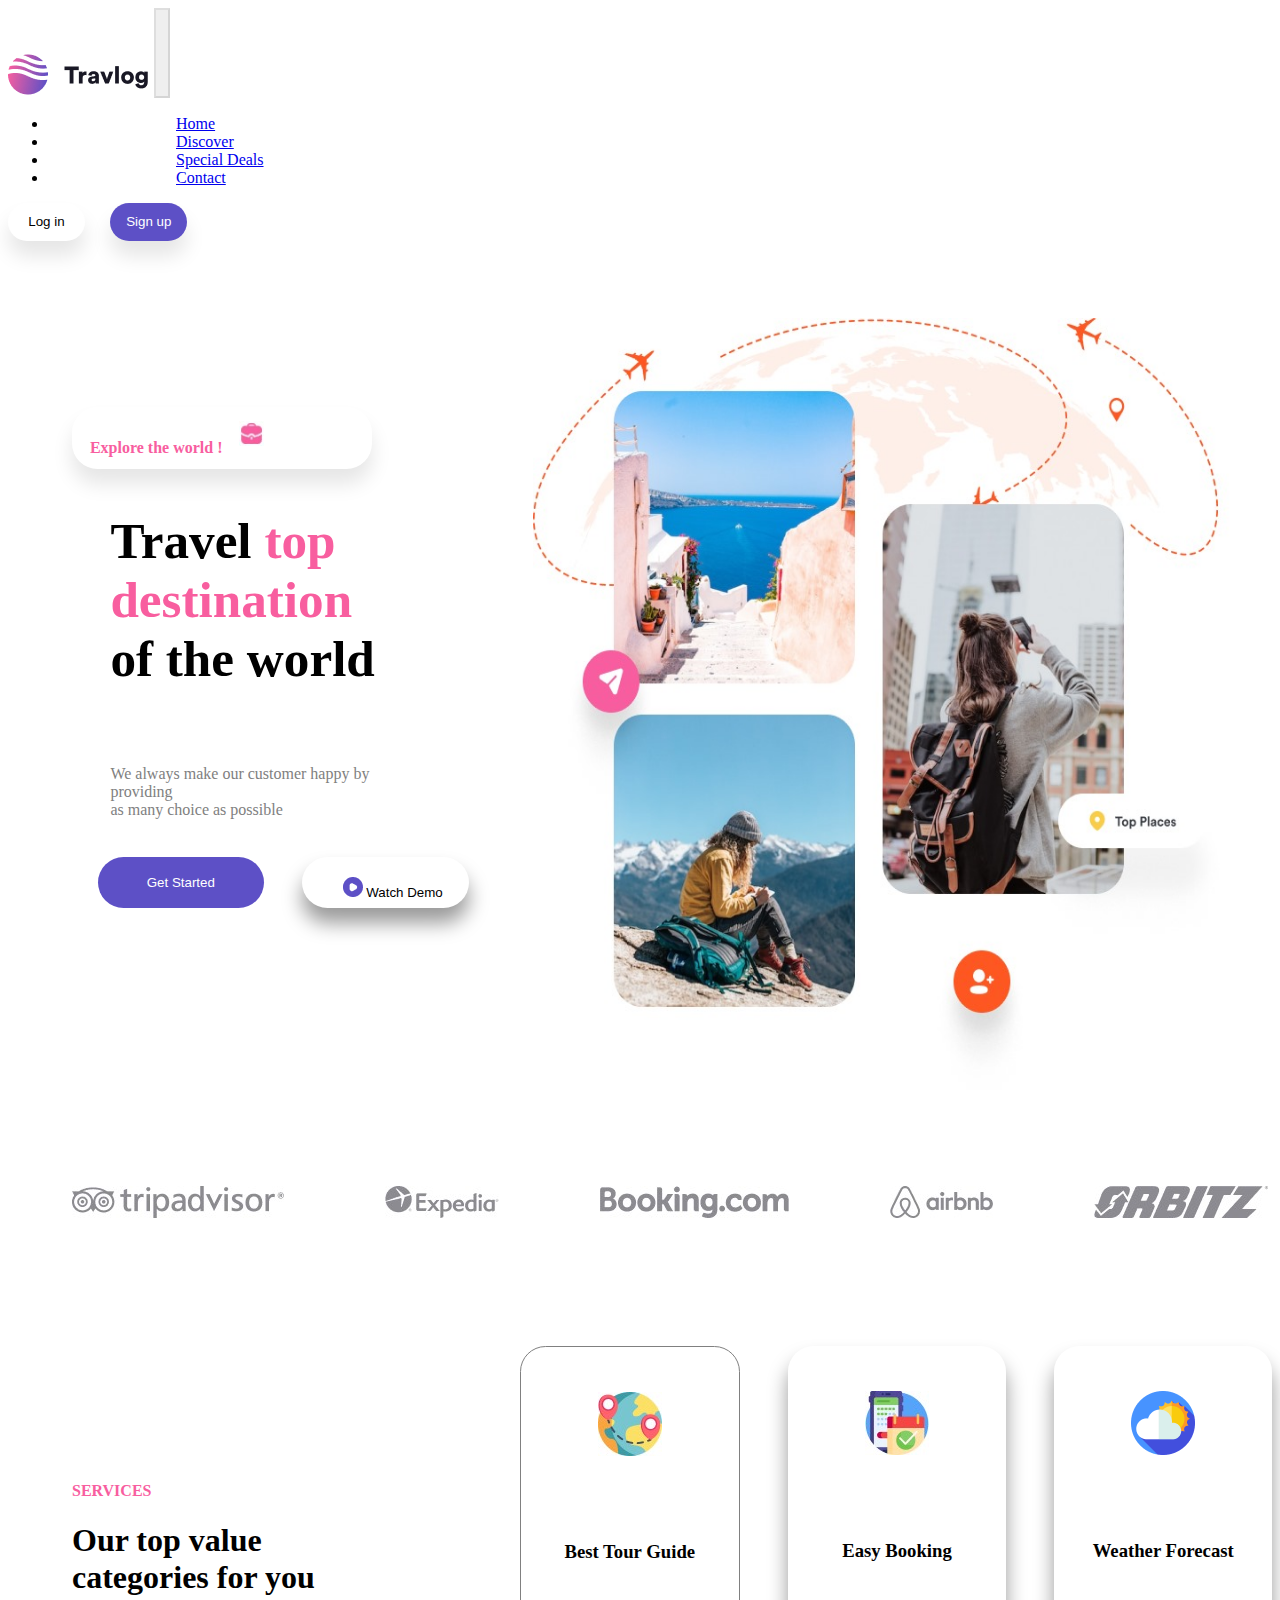
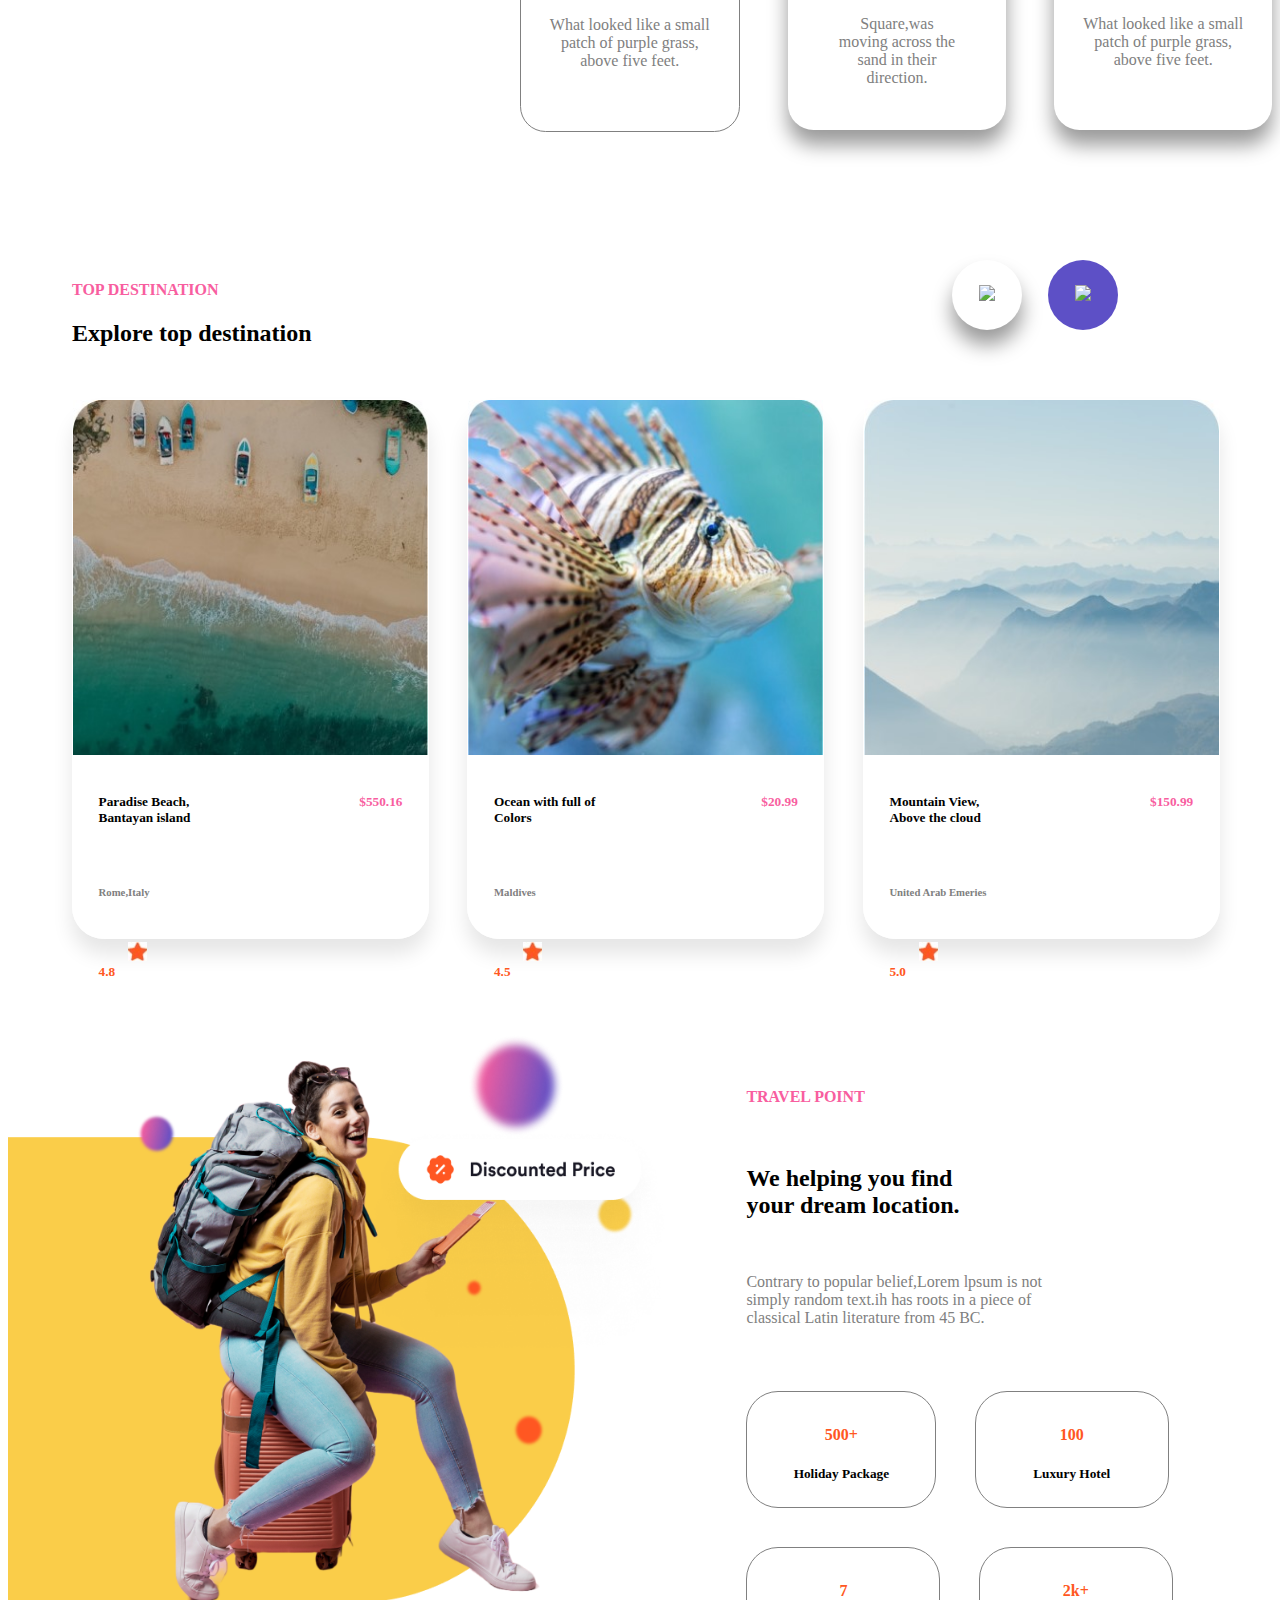
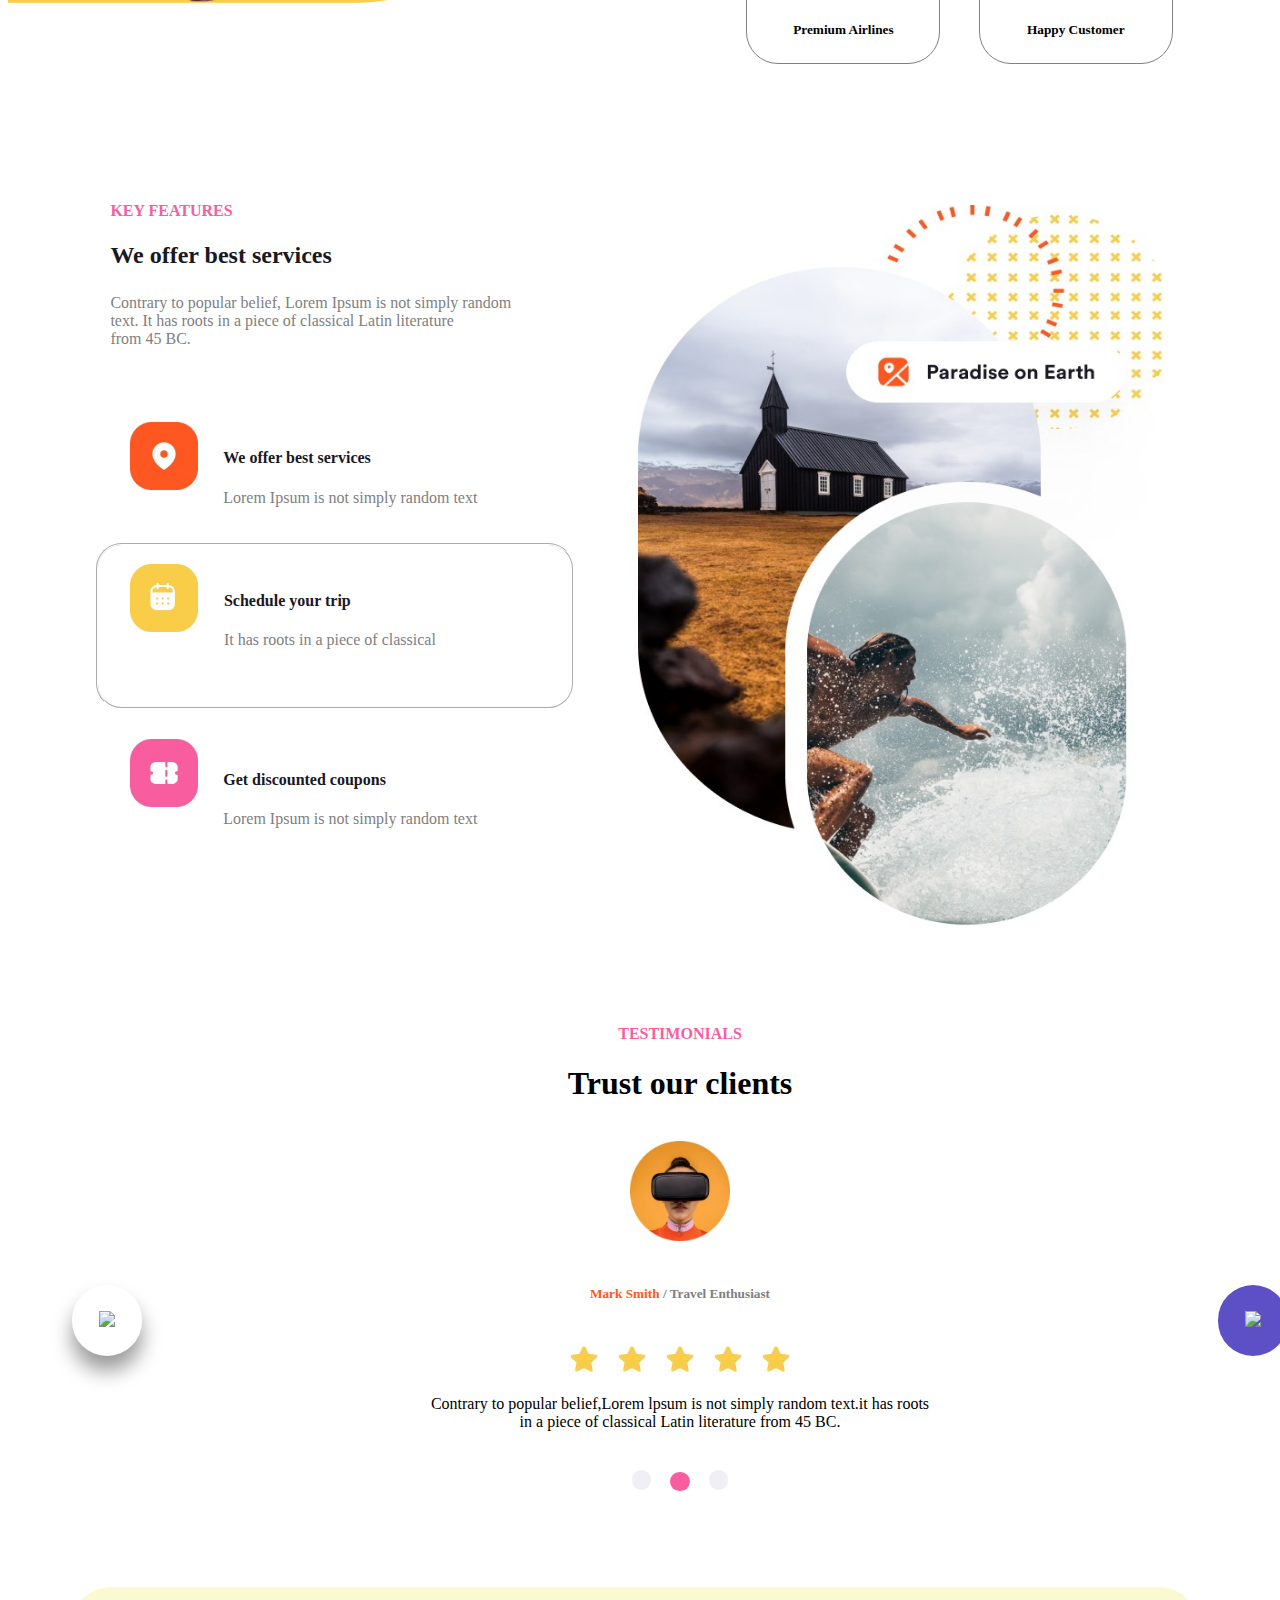
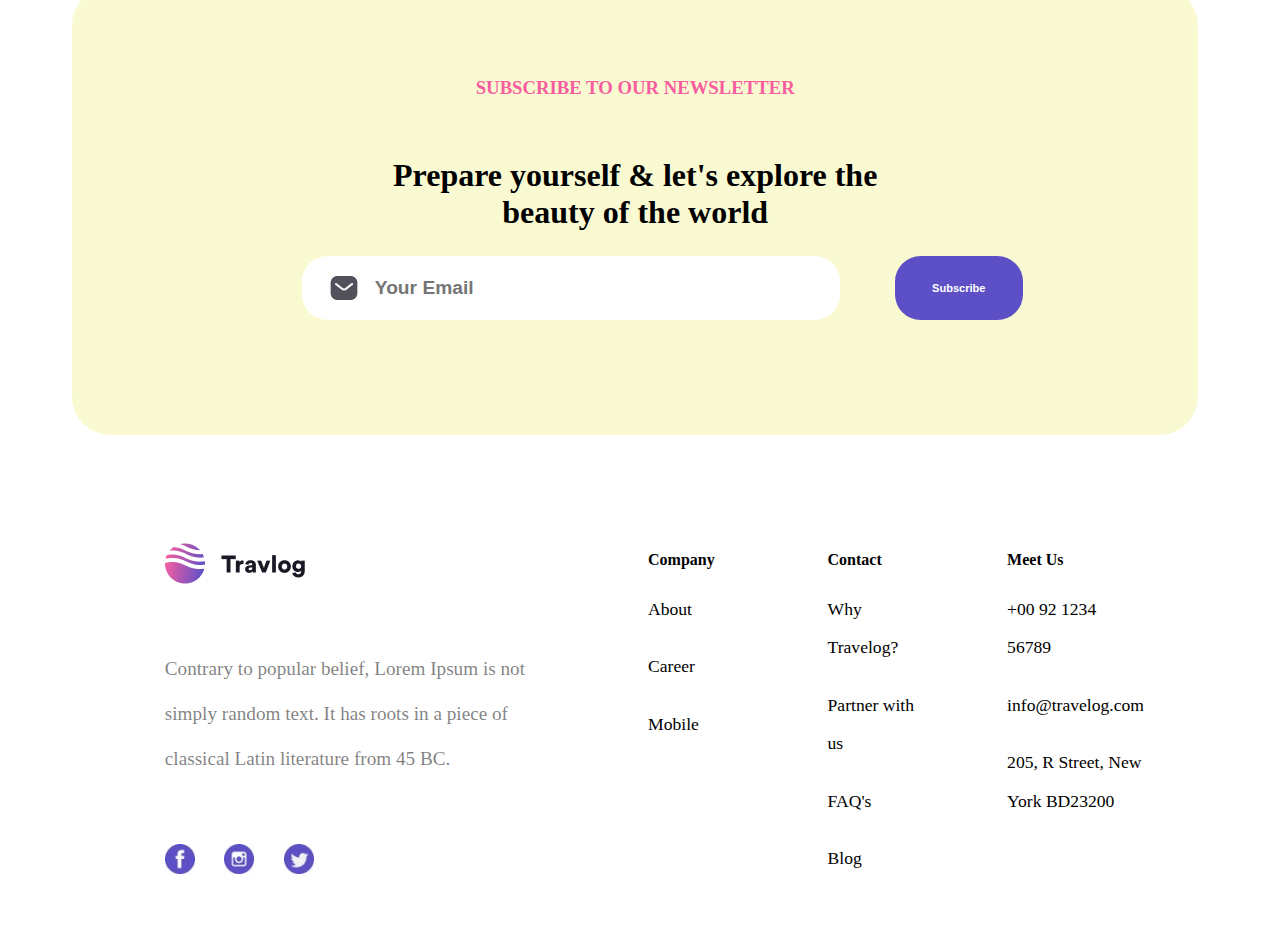
==== commit a70f5127: "everything change" ====
--- a/index.html
+++ b/index.html
@@ -1,4 +1,4 @@
-<!DOCTYPE html>
+<!-- <!DOCTYPE html>
 <html lang="en">
 <head>
     <meta charset="UTF-8">
@@ -24,7 +24,7 @@
                 <a href="login.html" class="login">login</a>
                 <a href="signup.html" class="signup">Sign up</a>
             </div>
-        </nav> -->
+        </nav> --n>
 
         <nav class="navbar navbar-expand-lg bg-body-light">
             <div class="container-fluid">
@@ -173,7 +173,7 @@
                     <img src="image/sea.jpeg" alt="" id="bodyimg">
                     <div id="bodycontent">
                         <div id="page3cardcontent">
-                            <h5>Mountain view,<!-- <span style="text-align: right; margin-left: 145px; color: #F85E9F;">$150.99</span>--> <br> Above the cloud </h5>
+                            <h5>Mountain view, <br> Above the cloud </h5>
                             <h5 style="color: #F85E9F;">$510</h5>
                         </div>
                         <p style="color: #333;">United Arab Emeries</p>
@@ -222,7 +222,7 @@
                         <img src="image/STAR.jpeg" height="19vw" width="19vw">
                       </div>
                     </div>
-                  </div> -->
+                  </div> --n>
             </div>
         </div>
         <br>
@@ -303,7 +303,24 @@
             <br>
             <img src="image/multipel star.jpeg" alt="">
             <h3>Contrary to popular belief, Lorem Ipsum is not simply <br> random text. It has roots in a piece of classical Latin <br> literature from 45 BC.</h3>
-            <img src="image/pink dout.jpeg" alt="">
+            <br><br><br>
+            <div class="page6button">
+                <div class="container-button-page6">
+                    <div class="button-wrapper">
+                        <button class="round-button"></button>
+                    </div>
+                </div>
+                <div class="container-button-page6">
+                    <div class="button-wrapper">
+                        <button class="round-button"></button>
+                    </div>
+                </div>
+                <div class="container-button-page6">
+                    <div class="button-wrapper">
+                        <button class="round-button"></button>
+                    </div>
+                </div>
+            </div>
             <div class="button_container">
                 <button class="button arrow-left">&larr;</button>
                 <button class="button arrow-right">&rarr;</button>
@@ -323,7 +340,7 @@
                 </div>
                 <a href="#" class="Subscribebutton">Subscribe</a>
             </div>
-        </div> -->
+        </div> --n>
         <div class="section7">
             <div class="section7a">
               <h3>SUBSCRIBE TO OUR NEWSLETTER</h3><br class="br">
@@ -386,7 +403,7 @@
                     </div>
                 </div>
             </div>
-        </footer> -->
+        </footer> --n>
         <div class="footer-column">
             <input type="checkbox" id="toggle-company" class="toggle-checkbox">
             <label for="toggle-company" class="toggle-label">
@@ -437,7 +454,7 @@
         });
     });
 });
-        </Script> -->
+        </Script> --n>
 
         <br><br><br>
          
@@ -487,10 +504,417 @@
         
     </div>
 
-    </div> -->
+    </div> --n>
     <script src="https://cdn.jsdelivr.net/npm/bootstrap@5.3.3/dist/js/bootstrap.bundle.min.js" integrity="sha384-YvpcrYf0tY3lHB60NNkmXc5s9fDVZLESaAA55NDzOxhy9GkcIdslK1eN7N6jIeHz" crossorigin="anonymous"></script>
 
 
 </body>
+</html>-->
+
+
+
+<!DOCTYPE html>
+<html lang="en">
+
+<head>
+  <meta charset="UTF-8">
+  <meta name="viewport" content="width=device-width, initial-scale=1.0">
+  <title>Web pages</title>
+  <link rel="stylesheet" href="style.css">
+  <link href="https://cdn.jsdelivr.net/npm/bootstrap@5.0.2/dist/css/bootstrap.min.css" rel="stylesheet"
+    integrity="sha384-EVSTQN3/azprG1Anm3QDgpJLIm9Nao0Yz1ztcQTwFspd3yD65VohhpuuCOmLASjC" crossorigin="anonymous">
+</head>
+
+<body>
+  <main id="main">
+    <nav class="navbar navbar-expand-lg navbar-light bg-white">
+      <div class="container-fluid">
+        <img src="image/logo.png" alt="">
+        <button class="navbar-toggler" type="button" data-bs-toggle="collapse" data-bs-target="#navbarSupportedContent"
+          aria-controls="navbarSupportedContent" aria-expanded="false" aria-label="Toggle navigation">
+          <span class="navbar-toggler-icon"></span>
+        </button>
+        <div class="collapse navbar-collapse" id="navbarSupportedContent">
+          <ul class="navbar-nav me-auto mb-2 mb-lg-0">
+            <li class="nav-item">
+              <a class="nav-link active" aria-current="page" href="#">Home</a>
+            </li>
+            <li class="nav-item">
+              <a class="nav-link" href="#">Discover</a>
+            </li>
+            <li class="nav-item">
+              <a class="nav-link" href="#">Special Deals</a>
+            </li>
+            <li class="nav-item">
+              <a class="nav-link" href="#">Contact</a>
+            </li>
+          </ul>
+          <div class="btn" style="display: flex;">
+            <div class="btn1">
+              <button>Log in</button>
+            </div>
+            <div class="btn2">
+              <button>Sign up</button>
+            </div>
+          </div>
+        </div>
+      </div>
+    </nav>
+
+    <div class="section1" style="padding: 5vw 5vw;">
+      <div class="lside">
+        <div class="section1a">
+          <h4 style="color: #F85E9F;">Explore the world !</h4>
+          <img src="image/brefcase.jpeg" alt="" height="25px" width="25px" style="margin: 0.3vw;">
+        </div>
+        <div class="section1b" style="margin: 3vw;">
+          <h2>Travel <span style="color: #F85E9F;">top <br> destination</span><br class="br"> of the world</h2><br>
+          <p style="color: grey;">We always make our customer happy by <br class="p1">providing<br>as many choice as
+            possible</p>
+        </div>
+        <div class="section1c">
+          <div class="btn3"><button>Get Started</button></div>
+          <div class="btn4">
+            <div class="btn5">
+              <button><img src="image/video button.png"> Watch Demo</button>
+            </div>
+          </div>
+        </div>
+      </div>
+      <div class="section1d">
+        <img src="image/content image.jpeg" height="800px" width="700vw">
+      </div>
+    </div>
+
+
+    <div class="section1e">
+      <div class="section1e1" style="display: flex; gap:7.9vw;">
+        <img src="image/sponsored1.jpeg" alt="">
+        <img src="image/sponsored2.jpeg" alt="">
+        <img src="image/sponsored3.jpeg" alt="">
+      </div>
+      <div class="section1f">
+        <img src="image/sponsored4.jpeg" alt="">
+        <img src="image/sponsored5.jpeg" alt="">
+      </div>
+    </div>
+
+    <div class="section2">
+      <div class="section2a" style="margin-top: 9vw;">
+        <h4 style="color: #F85E9F;">SERVICES</h4>
+        <h1>Our top value <br class="br">categories for you</h1>
+      </div>
+      <div class="section2b" style="margin-left:9vw;">
+        <div class="card1">
+          <img src="image/card1.jpeg" style="margin: 3.5vw;"><br class="br"><br class="br">
+          <h3>Best Tour Guide</h3><br class="br">
+          <p style="color: grey;">What looked like a small <br class="br">patch of purple grass, <br class="br">above
+            five feet.</p>
+        </div>
+        <div class="card2">
+          <img src="image/card2.jpeg" style="margin: 3.5vw;"><br class="br"><br class="br">
+          <h3>Easy Booking</h3><br class="br">
+          <p style="color: grey;">Square,was <br class="br">moving across the <br class="br">sand in their <br
+              class="br">direction.</p>
+        </div>
+        <div class="card3">
+          <img src="image/cloudy 1.png" style="margin: 3.5vw;"><br class="br"><br class="br">
+          <h3>Weather Forecast</h3><br class="br">
+          <p style="color: grey;">What looked like a small <br class="br">patch of purple grass, <br class="br">above
+            five feet.</p>
+        </div>
+      </div>
+    </div>
+
+    <div class="section3">
+      <div class="section3a">
+        <h4 style="color: #F85E9F;">TOP DESTINATION</h4>
+        <h2>Explore top destination</h2>
+      </div>
+      <div class="section3b" style="display: flex; gap:2vw;">
+        <div class="btn6">
+          <button><img src="/cdn/arrow-left 1.png"></button>
+        </div>
+        <div class="btn7">
+          <button><img src="/cdn/arrow-left 2.png"></button>
+        </div>
+      </div>
+    </div>
+
+    <div class="section3c" style="margin-top: 2.5vw; margin-left: 5vw; display:flex; gap:3vw;">
+      <div class="section3d">
+        <img src="image/top destination1.jpeg" height="355vw" width="355vw">
+        <div class="section3d1">
+          <h5>Paradise Beach, <br class="br">Bantayan island</h5>
+          <h5 style="color: #F85E9F;">$550.16</h5>
+        </div>
+        <h6 style="color: grey; padding-left:2vw;">Rome,Italy</h6>
+        <div class="section3d2">
+          <h5 style="color: #FF5722;">4.8</h5>
+          <img src="image/STAR.jpeg" height="19vw" width="19vw">
+        </div>
+      </div>
+      <div class="section3e">
+        <img src="image/fish (1).jpeg" height="355vw" width="355vw">
+        <div class="section3e1">
+          <h5>Ocean with full of <br class="br">Colors</h5>
+          <h5 style="color: #F85E9F;">$20.99</h5>
+        </div>
+        <h6 style="color: grey; padding-left:2vw;">Maldives</h6>
+        <div class="section3e2">
+          <h5 style="color: #FF5722;">4.5 </h5>
+          <img src="image/STAR.jpeg" height="19vw" width="19vw">
+        </div>
+      </div>
+      <div class="section3f">
+        <img src="image/sea.jpeg" height="355vw" width="355vw">
+        <div class="section3f1">
+          <h5>Mountain View, <br class="br"> Above the cloud</h5>
+          <h5 style="color: #F85E9F;">$150.99</h5>
+        </div>
+        <h6 style="color: grey; padding-left:2vw;">United Arab Emeries</h6>
+        <div class="section3f2">
+          <h5 style="color: #FF5722;">5.0 </h5>
+          <img src="image/STAR.jpeg" height="19vw" width="19vw">
+        </div>
+      </div>
+    </div>
+
+    <div class="section4" style="display: flex; margin-top:7vw;">
+      <div class="section4a">
+        <img src="image/Group 9238.png" height="590vw" width="700vw">
+      </div>
+      <div class="section4b" style="margin: 3vw; width:30vw;">
+        <div class="section4c">
+          <h4 style="color: #F85E9F;">TRAVEL POINT</h4><br>
+          <h2>We helping you find<br class="br"> your dream location.</h2><br class="br">
+          <p style="color: grey;">Contrary to popular belief,Lorem lpsum is not <br class="br">simply random text.ih has
+            roots in a piece of <br class="br"> classical Latin literature from 45 BC.</p>
+        </div>
+        <div class="section4d">
+          <div class="section4d1">
+            <h4 style="color: #FF5722;">500+</h4>
+            <h5>Holiday Package</h5>
+          </div>
+          <div class="section4d2">
+            <h4 style="color: #FF5722;">100</h4>
+            <h5>Luxury Hotel</h5>
+          </div>
+        </div>
+        <div class="section4e">
+          <div class="section4e1">
+            <h4 style="color: #FF5722;">7</h4>
+            <h5>Premium Airlines</h5>
+          </div>
+          <div class="section4e2">
+            <h4 style="color: #FF5722;">2k+</h4>
+            <h5>Happy Customer</h5>
+          </div>
+        </div>
+      </div>
+    </div>
+
+    <div class="section5">
+      <div class="Lpage5">
+        <div class="line">
+          <h4 style="color: #F85E9F;"> KEY FEATURES</h4>
+        </div>
+
+        <div class="line1">
+          <h2 style="color: #191825;"> We offer best services</h2>
+        </div>
+
+        <div class="line2">
+          <p style="color: grey;"> Contrary to popular belief, Lorem Ipsum is not simply random <br class="br"> text. It
+            has
+            roots in a piece of classical Latin literature <br class="br"> from 45 BC.</p>
+        </div>
+
+        <div class="mainline">
+          <div class="mainline1">
+            <div class="line3">
+              <img src="image/location.jpeg" alt="" height="68px" width="68px">
+            </div>
+
+            <div class="line4">
+              <h4 style="color: #191825;"> We offer best services</h4>
+              <p style="color: grey;"> Lorem Ipsum is not simply random text</p>
+            </div>
+          </div>
+
+          <div class="mainline2">
+            <div class="line5">
+              <img src="image/calender.jpeg" alt="" height="68px" width="68px">
+            </div>
+
+            <div class="line6">
+              <h4 style="color: #191825;"> Schedule your trip</h4>
+              <p style="color: grey;"> It has roots in a piece of classical</p>
+            </div>
+          </div>
+
+          <div class="mainline3">
+            <div class="line7">
+              <img src="image/simcard.jpeg" alt="" height="68px" width="68px">
+            </div>
+
+            <div class="line8">
+              <h4 style="color: #191825;"> Get discounted coupons</h4>
+              <p style="color: grey;"> Lorem Ipsum is not simply random text</p>
+            </div>
+          </div>
+        </div>
+      </div>
+      <div class="rpage5">
+        <div class="image">
+          <img src="image/page5main.jpeg" alt="" width="630px" height="740px">
+        </div>
+      </div>
+    </div>
+
+
+    <div class="section6">
+      <div class="section6a" style="text-align: center;">
+        <h4 style="color: #F85E9F;">TESTIMONIALS</h4>
+        <h1>Trust our clients</h1><br>
+        <img src="image/girl with vr.jpeg" height="100vw" width="100vw"><br><br>
+      </div>
+      <div class="section6c" style="text-align: center; ">
+        <h5><span style="color:#FF5722;">Mark Smith</span><span style="color: grey;"> / Travel Enthusiast </span></h5>
+      </div>
+      <div class="section6d">
+        <div class="btn8">
+          <button><img src="/cdn/arrow-left 1.png"></button>
+        </div>
+        <div class="btn9">
+          <button><img src="/cdn/arrow-left 2.png"></button>
+        </div>
+      </div>
+      <div class="section6e">
+        <img src="image/multipel star.jpeg">
+      </div>
+      <p style="text-align: center;">Contrary to popular belief,Lorem lpsum is not simply random text.it has roots<br
+          class="br">in a piece of classical Latin literature from 45 BC.</p>
+      <div class="circlePage6">
+        <div class="circlePage6Fir"><button></button></div>
+        <div class="circlePage6Sec"><button></button></div>
+        <div class="circlePage6Fir"><button></button></div>
+      </div>
+    </div>
+
+    <div class="section7">
+      <div class="section7a">
+        <h3>SUBSCRIBE TO OUR NEWSLETTER</h3><br class="br">
+        <h1 style="text-align: center;">Prepare yourself & let's explore the <br class="br">beauty of the world</h1>
+        <div class="section7b">
+          <div class="section7b1">
+            <img src="image/email.jpeg"><input type="email" name="Email" placeholder="Your Email">
+          </div>
+          <div class="section7c">
+            <button>
+              <h5 style="color: #fff;">Subscribe</h5>
+            </button>
+          </div>
+        </div>
+      </div>
+    </div>
+    <div id="desktop_footer">
+      <div class="lfooter">
+        <img src="image/logo.png" alt="">
+        <p>Contrary to popular belief, Lorem Ipsum is not simply random text. It has roots in a piece of
+          classical Latin literature from 45 BC.</p>
+        <div class="media-icon">
+          <img src="image/facebook.jpeg" alt="" height="30vh" width="30vw">
+          <img src="image/instagram.jpeg" alt="" height="30vh" width="30vw">
+          <img src="image/snapchat.jpeg" alt="" height="30vh" width="30vw">
+        </div>
+      </div>
+      <div class="rfooter">
+        <div class="footer-contain">
+          <h4 style="margin-top: 2vw;">Company</h4>
+          <p>About</p>
+          <p>Career</p>
+          <p>Mobile</p>
+        </div>
+        <div class="footer-contain">
+          <h4 style="margin-top: 2vw;">Contact</h4>
+          <p>Why Travelog?</p>
+          <p>Partner with us</p>
+          <p>FAQ's</p>
+          <p>Blog</p>
+        </div>
+        <div class="footer-contain">
+          <h4 style="margin-top: 2vw;">Meet Us</h4>
+          <p>+00 92 1234 56789</p>
+          <p>info@travelog.com</p>
+          <p>205, R Street, New York BD23200</p>
+        </div>
+      </div>
+    </div>
+    <footer class="footer">
+      <div class="lfooter">
+        <img src="image/logo.png" alt="">
+        <p>Contrary to popular belief, Lorem Ipsum is not simply random text. It has roots in a piece of
+          classical Latin literature from 45 BC.</p>
+        <div class="media-icon">
+          <img src="image/facebook.jpeg" alt="" height="30vh" width="30vw">
+          <img src="image/instagram.jpeg" alt="" height="30vh" width="30vw">
+          <img src="image/snapchat.jpeg" alt="" height="30vh" width="30vw">
+        </div>
+      </div>
+      <div class="accordion" id="accordionExample">
+        <div class="accordion-item">
+          <h2 class="accordion-header">
+            <button class="accordion-button" type="button" data-bs-toggle="collapse" data-bs-target="#collapseOne"
+              aria-expanded="true" aria-controls="collapseOne">
+              <b>Company</b>
+            </button>
+          </h2>
+          <div id="collapseOne" class="accordion-collapse collapse show" data-bs-parent="#accordionExample">
+            <div class="accordion-body">
+              <p>About</p>
+              <p>Career</p>
+              <p>Mobile</p>
+            </div>
+          </div>
+        </div>
+        <div class="accordion-item">
+          <h2 class="accordion-header">
+            <button class="accordion-button collapsed" type="button" data-bs-toggle="collapse"
+              data-bs-target="#collapseTwo" aria-expanded="false" aria-controls="collapseTwo">
+              <b>Contact Us</b>
+            </button>
+          </h2>
+          <div id="collapseTwo" class="accordion-collapse collapse" data-bs-parent="#accordionExample">
+            <div class="accordion-body">
+              <p>Why Travelog?</p>
+              <p>Partner with us</p>
+              <p>FAQ's</p>
+              <p>Blog</p>
+            </div>
+          </div>
+        </div>
+        <div class="accordion-item">
+          <h2 class="accordion-header">
+            <button class="accordion-button collapsed" type="button" data-bs-toggle="collapse"
+              data-bs-target="#collapseThree" aria-expanded="false" aria-controls="collapseThree">
+              <b>Meet Us</b>
+            </button>
+          </h2>
+          <div id="collapseThree" class="accordion-collapse collapse" data-bs-parent="#accordionExample">
+            <div class="accordion-body">
+              <p>+00 92 1234 56789</p>
+              <p>info@travelog.com</p>
+              <p>205, R Street, New York BD23200</p>
+            </div>
+          </div>
+        </div>
+      </div>
+    </footer>
+  </main>
+  <script src="https://cdn.jsdelivr.net/npm/bootstrap@5.0.2/dist/js/bootstrap.bundle.min.js"
+    integrity="sha384-MrcW6ZMFYlzcLA8Nl+NtUVF0sA7MsXsP1UyJoMp4YLEuNSfAP+JcXn/tWtIaxVXM"
+    crossorigin="anonymous"></script>
+</body>
+
 </html>
-        
--- a/style.css
+++ b/style.css
@@ -1,4 +1,4 @@
- header {
+ /* header {
     background-color: white;
     box-shadow: 0 2px 4px rgba(0, 0, 0, 0.1);
 }
@@ -140,8 +140,8 @@
 }
 
 .explore-text {
-    font-size: 18px; /* Adjust font size as needed */
-    color: #b22222; /* Adjust color as needed */
+    font-size: 18px;
+    color: #b22222; 
 }
 
 .buttonpage1 {
@@ -318,7 +318,7 @@
     display: flex;
     gap: 1vw;
     padding: 1.5vw 2vw;
-  } */
+  } *n/
 .button:hover {
     box-shadow: 0 6px 8px rgba(0, 0, 0, 0.2);
 }
@@ -457,7 +457,7 @@
         display: inline;
     }
 
-} */
+} *n/
 
 #body img {
     height: 300px;
@@ -565,6 +565,36 @@
     overflow: hidden;
     margin-left: 50px;
     margin-top: 100px;
+}
+.container-button-page6 {
+    width: 100%;
+    height: 100%;
+    display: flex;
+    
+    
+    
+}
+
+.button-wrapper {
+    position: absolute;
+    bottom: 20%;
+    display: flex;
+   
+   
+}
+
+.round-button {
+    width: 50px;
+    height: 50px;
+    border-radius: 50%;
+    background-color: #ff3366; 
+    border: none;
+    cursor: pointer;
+    outline: none;
+   
+}
+.page6button{
+    display: flex;
 }
 
 
@@ -710,7 +740,7 @@
     padding: 5px 10px;
     margin-top: 5px;
     cursor: pointer;
-} */
+} *n/
 
 .toggle-checkbox {
     display: none;
@@ -738,15 +768,16 @@
 @media (max-width:426px){
     body{
         overflow-x: hidden;
-        width: 425px;
+        width: 370px;
     }
 
     #buttonnav{
         display:inline-grid;
     }
+    
     #page1{
         flex-direction: column-reverse;
-        width: 425px;
+        width: 370px;
         margin-left: 10px;
         text-align: center;
         margin-top: 10px;
@@ -763,11 +794,11 @@
         text-align: center; 
     }
     #leftside{
-        width: 425px;
+        width: 370px;
         margin-left: -5px;
     }
     #rightsideimage{
-        width: 425px;
+        width: 370px;
         margin-left: 10px;
     }
     #travel{
@@ -825,7 +856,7 @@
     }
     #card1{
         margin-left: -40px;
-        width: 425px;
+        width: 370px;
         border-radius: 20px;
         border-style: groove;
         margin-bottom: 10px;
@@ -833,7 +864,7 @@
     }
     .firstcontent{
         margin-left: -40px;
-        width: 425px;
+        width: 370px;
     }
    
     .firstcontent>h1{
@@ -872,13 +903,13 @@
         flex-direction: column;
         text-align: center;
         
-        width: 425px;
+        width: 370px;
     }
     .money{
         flex-direction: column-reverse;
     }
     #body{
-        width: 425px;
+        width: 370px;
         margin-bottom: 15px;
         border-radius: 20px;
         box-shadow: none;
@@ -889,7 +920,7 @@
         padding-left: 15px;
     }
     #body>img{
-        width: 315px;
+        width: 365px;
     }
     #page3cardcontent{
         flex-direction: column-reverse;
@@ -904,14 +935,14 @@
         margin-left: 10px;
     }
     #mainimage4{
-        width: 425px;
+        width: 370px;
         height: fit-content;
         margin-left: 0;
         margin-bottom: 20px;
     }
     #group1{
         display: inline;
-        width: 425px;
+        width: 370px;
     }
 
     #page5{
@@ -919,7 +950,7 @@
         text-align: center;
     }
     #mainimage{
-        width: 425px;
+        width: 365px;
         height: fit-content;
         margin-bottom: 20px;
     }
@@ -968,7 +999,7 @@
     #page7{
         flex-direction: column;
         text-align: center;
-        width: 425px;
+        width: 370px;
     }
     #pag7maincontent{
         width: fit-content;
@@ -978,311 +1009,16 @@
         display: inline;
     }
     #emailnewsletter{
-        width: 425px;
+        width: 370px;
         display: inline;
     }
     #emailboxcontent{
-        width: 425px;
+        width: 370px;
         padding-right:0%;
         overflow: hidden;
         display: flex;
     }
-   
-    /* .footer-links {
-        display: block;
-    }
-    .footer-column {
-        margin-bottom: 10px;
-    }
-    .footer-column ul {
-        display: none;
-    }
-    .footer-column.active ul {
-        display: block;
-    }
-    .footer-column h3 {
-        cursor: pointer;
-    }
-    .toggle-button {
-        display: inline-block;
-    }
-    .footer-column h3 {
-        display: inline;
-    } */
-
-    .footer-links {
-        display: block;
-    }
-    .footer-column {
-        margin-bottom: 10px;
-    }
-    .footer-column ul {
-        display: none;
-    }
-    .toggle-checkbox:checked + .toggle-label + ul {
-        display: block;
-    }
-    .toggle-label {
-        display: inline-block;
-    }
-    #dropdowninfooter{
-        display: flex;
-    }
-}
-
-
-/* @media (max-width:375px){
-    body{
-        overflow-x: hidden;
-        width: 370px;
-    }
-
-    #buttonnav{
-        display:inline-grid;
-    }
-    #page1{
-        flex-direction: column-reverse;
-        width: 370px;
-        margin-left: 10px;
-        text-align: center;
-        margin-top: 10px;
-    }
-    .continer{
-        border-radius: 20px;
-        box-shadow: 0 5px 15px rgba(0, 0, 0, 0.1);
-        width: 300px;  
-        height: 10px;
-        margin-bottom: 10px;
-        margin-left: 30px;
-        padding-left: 50px;
-        align-items: center;
-        text-align: center; 
-    }
-    #leftside{
-        width: 370px;
-        margin-left: -5px;
-    }
-    #rightsideimage{
-        width: 370px;
-        margin-left: 10px;
-    }
-    #travel{
-        width: 370px;
-        margin-left: 0px;
-        overflow: hidden;
-        height: 412px;
-    }
-    .buttonpage1{
-        flex-direction: column;
-        width: 312px;
-        margin-left: 20px;
-    }
-    .removebrmobile{
-        display: none;
-    }
-    .para{
-        font-size: 13px;
-    }
-
-    #partner
-    {
-        display: inline;
-        justify-content: center;
-        align-items: center;
-        text-align: center;
-        margin-left: 20px;
-        padding-left: 20px;
-    }
-    #firstpart{
-        display: flex;
-        justify-content: space-between;
-        margin-left: 20px;
-        gap: 10px;
-    }
-    #firstpart>img{
-        height: auto;
-        width: 100px;
-    }
-    #secondpart{
-        margin-left: 20px;
-    }
-    #secondpart>img{
-        height: auto;
-        width: 100px;
-        margin-left: 8px;
-    }
-
-    #page2{
-        text-align: center;
-        justify-content: center;
-        flex-direction: column;
-       
-        margin-top: 50px;
-    }
-    #card1{
-        margin-left: -40px;
-        width: 370px;
-        border-radius: 20px;
-        border-style: groove;
-        margin-bottom: 10px;
-        box-shadow: none;
-    }
-    .firstcontent{
-        margin-left: -40px;
-        width: 370px;
-    }
-   
-    .firstcontent>h1{
-        width: 321px;
-        
-        
-    }
-
-    #page3{
-        text-align: center;
-        margin-left: 10px;
-    }
-    #page3textandimage{
-        margin-left: 10px;
-        flex-direction: column;
-    }
-    #page3text{
-        width: 321px;
-    }
-    .button-container {
-        flex-direction: row;
-        gap: 220px;
-        margin-left: 10px;
-        margin-bottom: 15px;
-    }
-    .button {
-        width: 10vw;
-        height: 10vw;
-        font-size: 20px;
-    }
-    h1 {
-        font-size: 1.5em;
-        margin: 0 10px;
-    }
-    #page3-2{
-        flex-direction: column;
-        text-align: center;
-        
-        width: 370px;
-    }
-    .money{
-        flex-direction: column-reverse;
-    }
-    #body{
-        width: 370px;
-        margin-bottom: 15px;
-        border-radius: 20px;
-        box-shadow: none;
-        border-style: groove;
-        
-    }
-    #bodycontent{
-        padding-left: 15px;
-    }
-    #body>img{
-        width: 315px;
-    }
-    #page3cardcontent{
-        flex-direction: column-reverse;
-        gap: 0;
-        
-    }
-
-    #page4{
-        flex-direction: column;
-        justify-content: center;
-        text-align: center;
-        margin-left: 10px;
-    }
-    #mainimage4{
-        width: 370px;
-        height: fit-content;
-        margin-left: 0;
-        margin-bottom: 20px;
-    }
-    #group1{
-        display: inline;
-        width: 370px;
-    }
-
-    #page5{
-        flex-direction: column-reverse;
-        text-align: center;
-    }
-    #mainimage{
-        width: 370px;
-        height: fit-content;
-        margin-bottom: 20px;
-    }
-    #imageandcontent{
-        flex-direction: column;
-        text-align: left;
-        justify-content: center; 
-        margin-bottom: 10px; 
-    }
-    #imageandcontent>img{
-        height: 60px;
-        width: 75px;
-    }
-    #page5content>h1{
-        font-size: 20px;
-    }
-    .image3{
-        height: 10px;
-    }
-
-    #page6{
-        flex-direction: column;
-        text-align: center;
-        justify-content: center;
-        margin-top: 0%;
-       
-    }
-    .button_container {
-        display: flex;
-        gap: 180px;
-        margin-left: 10px;
-        margin-bottom: 15px;
-    }
-
-    .button {
-        width: 10vw;
-        height: 10vw;
-        font-size: 20px;
-    }
-
-    h1 {
-        font-size: 1.5em;
-        margin: 0 10px;
-    }
-
-    /* #page7{
-        flex-direction: column;
-        text-align: center;
-        width: 370px;
-    }
-    #pag7maincontent{
-        width: fit-content;
-    }
-    
-    #pg7maincontent{
-        display: inline;
-    }
-    #emailnewsletter{
-        width: 370px;
-        display: inline;
-    }
-    #emailboxcontent{
-        width: 370px;
-        padding-right:0%;
-        overflow: hidden;
-        display: flex;
-    } */
+
     .section7{
         margin-top: 30vw;
         height: 110vw;
@@ -1352,7 +1088,7 @@
     }
     .footer-column h3 {
         display: inline;
-    } */
+    } *n/
 
     .footer-links {
         display: block;
@@ -1375,4 +1111,1548 @@
 }
 
 
- */
+/* @media (max-width:375px){
+    body{
+        overflow-x: hidden;
+        width: 370px;
+    }
+
+    #buttonnav{
+        display:inline-grid;
+    }
+    #page1{
+        flex-direction: column-reverse;
+        width: 370px;
+        margin-left: 10px;
+        text-align: center;
+        margin-top: 10px;
+    }
+    .continer{
+        border-radius: 20px;
+        box-shadow: 0 5px 15px rgba(0, 0, 0, 0.1);
+        width: 300px;  
+        height: 10px;
+        margin-bottom: 10px;
+        margin-left: 30px;
+        padding-left: 50px;
+        align-items: center;
+        text-align: center; 
+    }
+    #leftside{
+        width: 370px;
+        margin-left: -5px;
+    }
+    #rightsideimage{
+        width: 370px;
+        margin-left: 10px;
+    }
+    #travel{
+        width: 370px;
+        margin-left: 0px;
+        overflow: hidden;
+        height: 412px;
+    }
+    .buttonpage1{
+        flex-direction: column;
+        width: 312px;
+        margin-left: 20px;
+    }
+    .removebrmobile{
+        display: none;
+    }
+    .para{
+        font-size: 13px;
+    }
+
+    #partner
+    {
+        display: inline;
+        justify-content: center;
+        align-items: center;
+        text-align: center;
+        margin-left: 20px;
+        padding-left: 20px;
+    }
+    #firstpart{
+        display: flex;
+        justify-content: space-between;
+        margin-left: 20px;
+        gap: 10px;
+    }
+    #firstpart>img{
+        height: auto;
+        width: 100px;
+    }
+    #secondpart{
+        margin-left: 20px;
+    }
+    #secondpart>img{
+        height: auto;
+        width: 100px;
+        margin-left: 8px;
+    }
+
+    #page2{
+        text-align: center;
+        justify-content: center;
+        flex-direction: column;
+       
+        margin-top: 50px;
+    }
+    #card1{
+        margin-left: -40px;
+        width: 370px;
+        border-radius: 20px;
+        border-style: groove;
+        margin-bottom: 10px;
+        box-shadow: none;
+    }
+    .firstcontent{
+        margin-left: -40px;
+        width: 370px;
+    }
+   
+    .firstcontent>h1{
+        width: 321px;
+        
+        
+    }
+
+    #page3{
+        text-align: center;
+        margin-left: 10px;
+    }
+    #page3textandimage{
+        margin-left: 10px;
+        flex-direction: column;
+    }
+    #page3text{
+        width: 321px;
+    }
+    .button-container {
+        flex-direction: row;
+        gap: 220px;
+        margin-left: 10px;
+        margin-bottom: 15px;
+    }
+    .button {
+        width: 10vw;
+        height: 10vw;
+        font-size: 20px;
+    }
+    h1 {
+        font-size: 1.5em;
+        margin: 0 10px;
+    }
+    #page3-2{
+        flex-direction: column;
+        text-align: center;
+        
+        width: 370px;
+    }
+    .money{
+        flex-direction: column-reverse;
+    }
+    #body{
+        width: 370px;
+        margin-bottom: 15px;
+        border-radius: 20px;
+        box-shadow: none;
+        border-style: groove;
+        
+    }
+    #bodycontent{
+        padding-left: 15px;
+    }
+    #body>img{
+        width: 315px;
+    }
+    #page3cardcontent{
+        flex-direction: column-reverse;
+        gap: 0;
+        
+    }
+
+    #page4{
+        flex-direction: column;
+        justify-content: center;
+        text-align: center;
+        margin-left: 10px;
+    }
+    #mainimage4{
+        width: 370px;
+        height: fit-content;
+        margin-left: 0;
+        margin-bottom: 20px;
+    }
+    #group1{
+        display: inline;
+        width: 370px;
+    }
+
+    #page5{
+        flex-direction: column-reverse;
+        text-align: center;
+    }
+    #mainimage{
+        width: 370px;
+        height: fit-content;
+        margin-bottom: 20px;
+    }
+    #imageandcontent{
+        flex-direction: column;
+        text-align: left;
+        justify-content: center; 
+        margin-bottom: 10px; 
+    }
+    #imageandcontent>img{
+        height: 60px;
+        width: 75px;
+    }
+    #page5content>h1{
+        font-size: 20px;
+    }
+    .image3{
+        height: 10px;
+    }
+
+    #page6{
+        flex-direction: column;
+        text-align: center;
+        justify-content: center;
+        margin-top: 0%;
+       
+    }
+    .button_container {
+        display: flex;
+        gap: 180px;
+        margin-left: 10px;
+        margin-bottom: 15px;
+    }
+
+    .button {
+        width: 10vw;
+        height: 10vw;
+        font-size: 20px;
+    }
+
+    h1 {
+        font-size: 1.5em;
+        margin: 0 10px;
+    }
+
+    /* #page7{
+        flex-direction: column;
+        text-align: center;
+        width: 370px;
+    }
+    #pag7maincontent{
+        width: fit-content;
+    }
+    
+    #pg7maincontent{
+        display: inline;
+    }
+    #emailnewsletter{
+        width: 370px;
+        display: inline;
+    }
+    #emailboxcontent{
+        width: 370px;
+        padding-right:0%;
+        overflow: hidden;
+        display: flex;
+    } */
+    /* .section7{
+        margin-top: 30vw;
+        height: 110vw;
+        width: 100vw;
+        border-radius: 3vw;
+      }
+      .section7a>h3{
+        margin-top: 10vw;
+        font-size: 5.5vw;
+        width: 70vw;
+        text-align: center;
+        margin-left: 15vw;
+      }
+      .section7a>h1{
+        font-size: 8vw;
+        width: 75vw;
+        margin-left: 14vw;
+        text-align: center;
+        margin-top: 7vw;
+      }
+      .section7b{
+        margin-top: 8vw;
+        margin-left: 7vw;
+        flex-direction: column;
+        height: 15vw;
+        width:86vw ;
+        border-radius: 3vw;
+      }
+      .section7b1>img{
+        height: 8vw;
+        width: 10vw;
+        margin-top: 3vw;
+      }
+      .section7b1>input[type="email"]{
+        font-size: 5vw;
+        gap: 2vw;
+        padding: 2vw 0 0 3vw;
+      }
+      .section7c{
+        margin-top: 10vw;
+      }
+      .section7c>button{
+        background-color: #5D50C6;
+        height: 12vw;
+        width: 80vw;
+        border-radius: 3vw;
+        margin-left: -22vw;
+      } */
+   
+    /* .footer-links {
+        display: block;
+    }
+    .footer-column {
+        margin-bottom: 10px;
+    }
+    .footer-column ul {
+        display: none;
+    }
+    .footer-column.active ul {
+        display: block;
+    }
+    .footer-column h3 {
+        cursor: pointer;
+    }
+    .toggle-button {
+        display: inline-block;
+    }
+    .footer-column h3 {
+        display: inline;
+    } */
+
+    /* .footer-links {
+        display: block;
+    }
+    .footer-column {
+        margin-bottom: 10px;
+    }
+    .footer-column ul {
+        display: none;
+    }
+    .toggle-checkbox:checked + .toggle-label + ul {
+        display: block;
+    }
+    .toggle-label {
+        display: inline-block;
+    }
+    #dropdowninfooter{
+        display: flex;
+    }
+}
+
+
+ */  
+
+ @import url("https://fonts.googleapis.com/css2?family=Poppins:ital,wght@0,100;0,200;0,300;0,400;0,500;0,600;0,700;0,800;0,900;1,100;1,200;1,300;1,400;1,500;1,600;1,700;1,800;1,900&display=swap");
+
+html,body{
+  height: 100px;
+  width: 100%;
+}
+
+#main{
+  height: 100%;
+  width: 100%;
+  position: relative;
+}
+
+.btn{
+  gap: 2vw;
+}
+.btn1 button{
+  background-color: #fff;
+  border: none;
+  border-radius: 2vw;
+  color:#000;
+  height: 3vw;
+  width: 6vw;
+  text-align: center;
+  margin-bottom: 1vw;
+  box-shadow: 0 15px 20px rgba(0, 0, 0, 0.1);
+}
+
+.btn2 button{
+  background-color: #5D50C6;
+  border: none;
+  border-radius: 2vw;
+  color:#fff;
+  height: 3vw;
+  width: 6vw;
+  text-align: center;
+  margin-bottom: 1vw;
+  box-shadow: 0 15px 20px rgba(0, 0, 0, 0.1);
+}
+
+.navbar li a{
+  margin-left: 10vw;
+}
+
+.navbar-light .navbar-toggler {
+  color: rgba(0, 0, 0, .55);
+  border-color: rgba(0, 0, 0, .1);
+  height: 7vw;
+}
+
+.section1a{
+  margin-top: 7vw;
+  display: flex;
+  gap: 1vw;
+  background-color: #fff;
+  box-shadow: 0 15px 20px rgba(0, 0, 0, 0.1);
+  height: 4vw;
+  width: 22vw;
+  border-radius: 2vw;
+  text-align: center;
+  padding-left: 1.4vw;
+  padding-top: 0.8vw;
+
+}
+
+.section1c{
+  margin-left: 2vw;
+  display: flex;
+  gap: 3vw;
+}
+
+.btn3 button{
+  border: none;
+  background-color: #5D50C6;
+  height: 4vw;
+  width: 13vw;
+  color: #fff;
+  border-radius: 2vw;
+  text-align: center;
+  padding-top: 0vw;
+}
+
+.btn4 {
+  display: flex;
+  gap: 1vw;
+}
+
+.btn5 button{
+  background-color: #fff;
+  border: none;
+  height: 4vw;
+  width: 13vw;
+  color:#000;
+  border-radius: 2vw;
+  text-align: center;
+  padding-top: 1vw;
+  padding-left: 1.5vw;
+  box-shadow: 0 15px 20px rgba(0, 0, 0, 0.4);
+}
+
+.section1{
+  display: flex;
+  gap: 5vw;
+}
+
+.section1e{
+  padding: 0 5vw;
+  display: flex;
+  gap: 7.9vw;
+}
+
+.section2{
+  padding-left: 5vw;
+  padding-top: 10vw;
+  display: flex;
+}
+
+.section2b{
+  display: flex;
+  gap: 3.8vw;
+}
+
+.card1{
+  height: 30vw;
+  width: 17vw;
+  text-align: center;
+  border-radius: 2vw;
+  border: 0.1px grey solid;
+}
+
+.card2{
+  height: 30vw;
+  width: 17vw;
+  text-align: center;
+  box-shadow: 0 15px 20px rgba(0, 0, 0, 0.4);
+  border-radius: 2vw;
+}
+
+.card3{
+  height: 30vw;
+  width: 17vw;
+  text-align: center;
+  box-shadow: 0 15px 20px rgba(0, 0, 0, 0.4);
+  border-radius: 2vw;
+}
+
+.section3{
+  margin-top: 10vw;
+  margin-left: 5vw;
+  display: flex;
+  gap: 50vw;
+}
+
+.btn6 button{
+  border: none;
+  background-color: #fff;
+  border-radius: 50%;
+  text-align: center;
+  box-shadow: 0 15px 20px rgba(0, 0, 0, 0.4);
+  height: 5.5vw;
+  width: 5.5vw;
+}
+
+.btn7 button{
+  border: none;
+  background-color: #5D50C6;
+  border-radius: 50%;
+  text-align: center;
+  height: 5.5vw;
+  width: 5.5vw;
+}
+
+.section3d{
+  height: 42vw;
+  border: 1px solid #fff;
+  border-radius: 2.5vw;
+  box-shadow: 0 15px 20px rgba(0, 0, 0, 0.1);
+}
+
+.section3d1{
+  padding: 1vw 2vw;
+  display: flex;
+  justify-content: space-between;
+}
+
+.section3d2{
+  display: flex;
+  gap: 1vw;
+  padding: 1.5vw 2vw;
+}
+
+.section3e{
+  height: 42vw;
+  border: 1px solid #fff;
+  border-radius: 2.5vw;
+  box-shadow: 0 15px 20px rgba(0, 0, 0, 0.1);
+}
+
+.section3e1{
+  padding: 1vw 2vw;
+  display: flex;
+  justify-content: space-between;
+}
+
+.section3e2{
+  display: flex;
+  gap: 1vw;
+  padding: 1.5vw 2vw;
+}
+
+.section3f{
+  height: 42vw;
+  border: 1px solid #fff;
+  border-radius: 2.5vw;
+  box-shadow: 0 15px 20px rgba(0, 0, 0, 0.1);
+}
+
+.section3f1{
+  padding: 1vw 2vw;
+  display: flex;
+  justify-content: space-between;
+}
+
+.section3f2{
+  display: flex;
+  gap: 1vw;
+  padding: 1.5vw 2vw;
+}
+
+.section4d{
+  display: flex;
+  margin-top: 5vw;
+  gap: 3vw;
+  width: 33vw;
+}
+
+.section4d1 {
+  background-color: #fff;
+  border-radius: 2.5vw;
+  border: 0.1px grey solid;
+  text-align: center;
+  height: 8vw;
+  padding-top: 1vw;
+  width: 15vw;
+}
+
+
+.section4d2{
+  background-color: #fff;
+  border-radius: 2.5vw;
+  border: 0.1px grey solid;
+  text-align: center;
+  height: 8vw;
+  padding-top: 1vw;
+  width: 15vw;
+  }
+
+  .section4e{
+    display: flex;
+    margin-top: 3vw;
+    gap: 3vw;
+  }
+  
+  .section4e1{
+  background-color: #fff;
+  border-radius: 2.5vw;
+  border: 0.1px grey solid;
+  text-align: center;
+  height: 8vw;
+  padding-top: 1vw;
+  }
+  
+  .section4e2{
+    background-color: #fff;
+    border-radius: 2.5vw;
+    border: 0.1px grey solid;
+    text-align: center;
+    height: 8vw;
+    padding-top: 1vw;
+    }
+
+    .section5{
+      display: flex;
+      justify-content: space-between;
+      padding: 0 5vw;
+    }
+    
+    .line{
+      margin-top: 100px;
+      margin-left: 3vw;
+    }
+    
+    .line1{
+      margin-top: 1vw;
+      margin-left: 3vw;
+    }
+    
+    .line2{
+      margin-top: 2vw;
+      margin-left: 3vw;
+    }
+    
+    .line3{
+      margin-top: 4.5vw;
+      margin-left:4.5vw;
+    }
+    
+    .line4{
+      margin-top: 5vw;
+      margin-left: 2vw;
+    }
+    
+    .line4>p{
+      margin-top: 2px;
+    }
+    
+    .mainline1{
+      display: flex;
+    }
+    
+    .line5{
+      margin-top: 1.5vw;
+      margin-left: 2.5vw; 
+    }
+    
+    .line6{
+      margin-top: 2vw;
+      margin-left: 2vw;
+    }
+    
+    .mainline2{
+      display: flex;
+      border: 2px groove rgb(255, 255, 255);
+      border-radius: 2vw;
+      width: 37vw;
+      height: 18vh;
+      margin-top: 20px;
+      margin-left: 1.9vw;
+    
+    }
+    
+    .line7{
+      margin-top: 30px;
+      margin-left: 4.5vw; 
+    }
+    
+    .line8{
+      margin-top: 3.2vw;
+      margin-left: 2vw;
+    }
+    
+    .mainline3{
+      display: flex;
+     
+    }
+    
+    .rpage5{
+      margin-left: 5vw;
+      margin-top: 8vw;
+    }
+    
+
+.btn8 button{
+  border: none;
+  background-color: #fff;
+  border-radius: 50%;
+  text-align: center;
+  box-shadow: 0 15px 20px rgba(0, 0, 0, 0.4);
+  height: 5.5vw;
+  width: 5.5vw;
+}
+
+.btn9 button{
+  border: none;
+  background-color: #5D50C6;
+  border-radius: 50%;
+  text-align: center;
+  height: 5.5vw;
+  width: 5.5vw;
+}
+
+.circlePage6  {
+  display: flex;
+  justify-content: center;
+  align-items: center;
+  margin-top: 2.7vw;
+  gap: 1vw;
+}
+
+.circlePage6Fir button {
+  border: none;
+  height: 1.5vw;
+  width: 1.5vw;
+  border-radius: 50%;
+  background-color: #f0eff6;
+}
+
+.circlePage6Sec  button{
+  border: none;
+  height: 1.5vw;
+  width: 1.5vw;
+  border-radius: 50%;
+  background-color: #F85E9F;
+  margin: 0.5vw;
+}
+
+.section7{
+  margin: 7vw 5vw;
+  background-color: lightgoldenrodyellow;
+  height: 35vw;
+  width: 88vw;
+  border-radius: 3vw;
+}
+
+.section7b{
+  display: flex;
+}
+
+.section7b{
+  margin: 2vw 18vw;
+  width: 40vw;
+  background-color: #fff;
+  border-radius: 2vw;
+  align-items: center;
+  height: 5vw;
+  padding-left: 2vw;
+}
+
+.section7b1>input[type="email"]{
+  border: none;
+  font-weight: 700;
+  color: #000;
+  font-size: 1.5vw;
+}
+input[type="email"]:focus{
+  outline: none;
+}
+
+.section7c>button{
+  border: none;
+  background-color: #5D50C6;
+  height: 5vw;
+  width: 10vw;
+  border-radius: 2vw;
+}
+
+#desktop_footer {
+  display: flex;
+  gap: 6vw;
+  margin: 10vh 16vh;
+
+}
+
+.lfooter {
+  width: 50%;
+  line-height: 7vh;
+}
+
+.lfooter p {
+  margin: 2vh 1vw;
+  font-size: 1.2rem;
+  line-height: 5vh;
+  color: #00000083;
+}
+
+.lfooter img {
+  margin: 2vh 1vw;
+}
+
+.media-icon img {
+  margin: 5vh 1vw;
+}
+
+.rfooter {
+  width: 50%;
+  display: flex;
+  gap: 6vw;
+}
+
+.footer-contain {
+  width: 50vw;
+
+}
+
+.footer-contain p {
+  margin-top: 1.5vw;
+  color: #000;
+  font-size: 1.1rem;
+  line-height: 3vw;
+}
+ .footer{
+  display: none;
+ }
+
+.section1b>h2{
+  font-size: 4vw;
+}
+
+.btn5>img{
+  height:20vw; 
+  width:20vw; 
+  margin-top: 0.1vw; 
+  margin-bottom:0.9vw; 
+  margin-left:-1.3vw;
+}
+
+.section1f{
+  display: flex;
+  gap: 7.9vw;
+}
+
+.section2a>h1{
+  width: 26vw
+}
+.section4d2>h5{
+  width: 15vw;
+}
+.section4e1>h5{
+  width: 15vw;
+}
+.section4e2>h5{
+  width: 15vw;
+}
+.section6{
+  margin-left: 5vw; 
+  margin-top:6vw;
+}
+.section6d{
+  display: flex; 
+  justify-content:space-between; 
+  margin-top:-3vw;
+}
+.section6e{
+  text-align:center; 
+  margin-top:-1vw;
+}
+.section6e>p{
+  text-align: center; 
+  margin-top:2.6vw; 
+  font-size: 1.8vw;
+}
+.section7a>h3{
+  color: #F85E9F; 
+  text-align:center; 
+  padding-top:7vw;
+}
+.section7b1{
+  display: flex; 
+  gap:1vw;
+}
+.section7c{
+  border-radius: 2vw; 
+  margin-left:20vw;
+}
+
+@media (min-width:320px) and (max-width:430px) {
+
+  #main{
+    padding: 0%;
+  }
+
+  .navbar-light .navbar-toggler {
+    color: rgba(0, 0, 0, .55);
+    border-color: rgba(0, 0, 0, .1);
+    height: 10vw;
+    width: 14vw;
+    color: #fff;
+    border-radius: 2vw;
+  }
+
+  .navbar-toggler button{
+    color: #fff;
+  }
+
+  .btn{
+    margin-left: -60vw;
+    flex-direction: column;
+  }
+
+  .btn1 button{
+    height: 10vw;
+    width: 21vw;
+    box-shadow: 0 15px 20px rgba(0, 0, 0, 0.4);
+    border-radius: 100vw;
+  }
+  
+  .btn2 button{
+    background-color: #5D50C6;
+    color: #fff;
+    height: 10vw;
+    width: 21vw;
+    box-shadow: 0 15px 20px rgba(0, 0, 0, 0.4);
+    border-radius: 100vw;
+  }
+  
+  .section1{
+    flex-direction: column-reverse;
+    margin-top: 5vw;
+  }
+
+  .section1d>img{
+    height:100vw ;
+    width: 90vw;
+  }
+
+  .section1a>h4{
+    font-size: 4vw;
+    padding: 1.5vw 0 0 2.5vw;
+  }
+
+  .section1a>img{
+    height: 20px;
+    width: 20px;
+    padding-top: 1.5vw;
+  }
+
+  .section1a{
+    height:10vw;
+    width: 50vw;
+    margin-left: 20vw;
+    border-radius: 5vw;
+    margin-top: -8vw;
+  }
+
+  .section1b>h2{
+    font-size: 8vw;
+    width: 65vw;
+    text-align: center;
+    margin-left: 10vw;
+}
+
+  .br{
+    display: none;
+  }
+
+  .p1{
+    display: none;
+  }
+
+  .section1b>p{
+    width: 102vw;
+    font-size: 4vw;
+    text-align: center;
+    margin-left: -6vw;
+    margin-top: -4vw;
+  }
+
+  .section1c{
+    flex-direction: column;
+  }
+
+  .btn3 button{
+    width: 90vw;
+    height: 10vw;
+    border-radius: 5vw;
+    background-color: #5D50C6;
+  }
+
+  .btn5 button{
+    margin-top: 10px;
+    width: 90vw;
+    height: 10vw;
+    border-radius: 5vw;
+    background-color: #fff
+  }
+
+  .section1e{
+    margin-top: 8vw;
+    flex-direction: column;
+  }
+  .section1e1{
+    display: flex;
+    gap: 5vw;
+  }
+  .section1e1>img{
+    height: 7vw;
+    width: 27vw;
+  }
+
+  .section1f{
+    margin-left: 12vw;
+    display: flex;
+    gap: 7vw;
+  }
+  .section1f>img{
+    height: 7vw;
+    width: 27vw; 
+  }
+
+  .section2{
+    flex-direction: column;
+    text-align: center;
+    margin: -3vw;
+  }
+
+  .section2a>h4{
+    font-size: 4.5vw;
+  }
+
+  .section2a>h1{
+    font-size: 7vw;
+    width:80vw;
+    margin-left: 10vw;
+    text-align: center;
+  }
+  .section2b{
+    flex-direction: column;
+  }
+  .card1{
+    margin-top: 4vw;
+    margin-left: -5vw;
+    width: 90vw;
+    height: 55vw;
+    border-radius: 3vw;
+    text-align: center;
+  }
+  .card1>h3{
+    font-size: 6vw;
+    padding-top: 2vw;
+  }
+  .card1>img{
+    height: 15vw;
+    width: 15vw;
+    align-items: center;
+  }
+  .card1>p{
+    width: 75vw;
+    padding-left: 17vw;
+    font-size: 4vw;
+    padding-top: 3.5vw;
+  }
+
+  .card2{
+    margin-top: 4vw;
+    margin-left: -5vw;
+    width: 90vw;
+    height: 55vw;
+    border-radius: 3vw;
+    text-align: center;
+    box-shadow: 0 15px 20px rgba(0, 0, 0, 0.4);
+  }
+  .card2>h3{
+    font-size: 6vw;
+  }
+  .card2>img{
+    height: 15vw;
+    width: 15vw;
+    align-items: center;
+  }
+  .card2>p{
+    width: 75vw;
+    padding-left: 17vw;
+    font-size: 4vw;
+    padding-top: 3.5vw;
+  }
+  .card3{
+    margin-top: 4vw;
+    margin-left: -5vw;
+    width: 90vw;
+    height: 55vw;
+    border-radius: 3vw;
+    text-align: center;
+  }
+  .card3>h3{
+    font-size: 6vw;
+  }
+  .card3>img{
+    height: 15vw;
+    width: 15vw;
+    align-items: center;
+  }
+  .card3>p{
+    width: 75vw;
+    padding-left: 17vw;
+    font-size: 4vw;
+    padding-top: 3.5vw;
+  }
+  .section3{
+    flex-direction: column;
+  }
+  .section3a>h4{
+    margin-top: 9vw;
+    font-size: 4.5vw;
+    text-align: center;
+  }
+  .section3a>h2{
+    margin-top: 2vw;
+    text-align: center;
+    font-size: 7vw;
+  }
+  .section3b{
+    margin-top: -45vw;
+  }
+  .btn6 button{
+    border: none;
+    background-color: #fff;
+    border-radius: 50%;
+    text-align: center;
+    border: 6px #000;
+    height: 15vw;
+    width: 15vw;
+  }
+  .btn7 button{
+    border: none;
+    background-color: #5D50C6;
+    border-radius: 50%;
+    text-align: center;
+    box-shadow: 0 15px 20px rgba(0, 0, 0, 0.4);
+    height: 15vw;
+    width: 15vw;
+    margin-left: 58vw;
+  }
+  .section3c{
+    flex-direction: column;
+  }
+  .section3d>img{
+    margin:  0 0 1vw;
+    height: 70vw;
+    width: 88vw;
+  }
+  .section3d{
+    margin-top: 5vw;
+    border-radius: 2.5vw;
+    height:115vw ;
+    width: 88vw;
+  }
+  .section3d1{
+    flex-direction: column-reverse;
+  }
+  .section3d1>h5{
+    padding-left: 5vw;
+    font-size: 4.8vw;
+    width: 65vw;
+  }
+  .section3d>h6{
+    margin-left:5vw;
+    font-size: 4.4vw;
+  }
+  .section3d2>h5{
+    margin-left: 5vw;
+    font-size: 4.8vw;
+  }
+  .section3d2>img{
+    margin-left: 1vw;
+  }
+  .section3e{
+    margin-top: 5vw;
+    border-radius: 2.5vw;
+    height:115vw ;
+    width: 88vw;
+  }
+  .section3e>img{
+    margin:  0 0 1vw;
+    height: 70vw;
+    width: 88vw;
+  }
+  .section3e1{
+    flex-direction: column-reverse;
+  }
+  .section3e1>h5{
+    padding-left: 5vw;
+    font-size: 4.8vw;
+    width: 65vw;
+  }
+  .section3e>h6{
+    margin-left:5vw;
+    font-size: 4.4vw;
+  }
+  .section3e2>h5{
+    margin-left: 5vw;
+    font-size: 4.8vw;
+  }
+  .section3e2>img{
+    margin-left: 1vw;
+  }
+  .section3f{
+    margin-top: 5vw;
+    border-radius: 2.5vw;
+    height:115vw ;
+    width: 88vw;
+  }
+  .section3f>img{
+    margin:  0 0 1vw;
+    height: 70vw;
+    width: 88vw;
+  }
+  .section3f1{
+    flex-direction: column-reverse;
+  }
+  .section3f1>h5{
+    padding-left: 5vw;
+    font-size: 4.8vw;
+    width: 65vw;
+  }
+  .section3f>h6{
+    margin-left:5vw;
+    font-size: 4.4vw;
+  }
+  .section3f2>h5{
+    margin-left: 5vw;
+    font-size: 4.8vw;
+  }
+  .section3f2>img{
+    margin-left: 1vw;
+  }
+  .section4{
+    flex-direction: column;
+    margin-left: 5vw;
+  }
+  .section4a>img{
+    height: 80vw;
+    width: 100vw;
+  }
+  .section4c>h4{
+    text-align: center;
+    margin-left: 30vw;
+    font-size: 4.5vw;
+    width: 30vw;
+  }
+  .section4c>h2{
+    font-size: 7vw;
+    margin-left: vw;
+    width: 85vw;
+    text-align: center;
+    margin-top: -5vw;
+  }
+  .section4c>p{
+    font-size: 3.5vw;
+    text-align: center;
+    width: 75vw;
+    margin: 4vw;
+  }
+  .section4d{
+    margin-left: -3vw;
+    flex-direction: column;
+  }
+  .section4d1{
+    height: 30vw;
+    width: 90vw;
+    border-radius: 5vw;
+  }
+  .section4d1>h4{
+    margin-top: 5vw;
+    font-size: 7vw;
+  }
+  .section4d1>h5{
+    margin-left: 20vw;
+    width: 50vw;
+  }
+ 
+  .section4d2{
+    margin-top: 3vw;
+    height: 30vw;
+    width: 90vw;
+    border-radius: 5vw;
+  }
+  .section4d2>h4{
+    margin-top: 5vw;
+    font-size: 7vw;
+  }
+  .section4d2>h5{
+    margin-left: 20vw;
+    width: 50vw;
+  }
+  .section4e{
+    margin-left: -3vw;
+    flex-direction: column;
+  }
+  .section4e1{
+    margin-top: 3vw;
+    height: 30vw;
+    width: 90vw;
+    border-radius: 5vw;
+  }
+  .section4e1>h4{
+    margin-top: 5vw;
+    font-size: 7vw;
+  }
+  .section4e1>h5{
+    margin-left: 20vw;
+    width: 50vw;
+  }
+ 
+  .section4e2{
+    margin-top: 3vw;
+    height: 30vw;
+    width: 90vw;
+    border-radius: 5vw;
+  }
+  .section4e2>h4{
+    margin-top: 5vw;
+    font-size: 7vw;
+  }
+  .section4e2>h5{
+    margin-left: 20vw;
+    width: 50vw;
+  }
+  .section5{
+    flex-direction: column-reverse;
+    margin-top: 3vw;
+  }
+  .image>img{
+    height: 125vw;
+    width: 100vw;
+  }
+  .line>h4{
+    margin-top: -18vw;
+    font-size: 5vw;
+    text-align: center;
+  }
+  .line1>h2{
+    font-size: 7.5vw;
+    margin-top: 4vw;
+    text-align: center;
+  }
+  .line2>p{
+    margin-top: 4vw;
+    margin-left: 2vw;
+    font-size: 4.5vw;
+    width: 85vw;
+    text-align: center;
+  }
+  .mainline1{
+    flex-direction: column;
+    margin-left: 5vw;
+  }
+  .line4>h4{
+    margin-left: 5vw;
+    font-size: 6vw;
+  }
+  .line4>p{
+    margin-left: 5vw;
+    width: 55vw;
+    font-size: 4.5vw;
+  }
+  .mainline2{
+    flex-direction: column;
+    margin-left: 5vw;
+    width: 80vw;
+    height: 60vw;
+    border-radius: 3vw;
+  }
+  .line5>img{
+    margin-left: 3vw;
+    margin-top: 4vw;
+  }
+  .line6>h4{
+    margin-left: 5vw;
+    font-size: 6vw;
+  }
+  .line6>p{
+    margin-left: 5vw;
+    width: 50vw;
+    font-size: 4.5vw;
+  }
+  .mainline3{
+    flex-direction: column;
+    margin-left: 5vw;
+  }
+  .line8>h4{
+    margin-left: 5vw;
+    font-size: 6vw;
+  }
+  .line8>p{
+    margin-left: 5vw;
+    width: 55vw;
+    font-size: 4.5vw;
+  }
+  .section6a>h4{
+    margin-top: 15vw;
+    font-size: 5vw;
+  }
+  .section6a>h1{
+    font-size: 7.5vw;
+  }
+  .section6a>img{
+    margin-top: 3vw;
+  }
+  .section6c>h5{
+    margin-top: 6vw;
+    font-size: 6.4vw;
+  }
+  .section6e>img{
+    margin-top: -133vw;
+  }
+  .section6>p{
+    margin-top: -58vw;
+    font-size: 4.5vw;
+    width: 90vw;
+    text-align: center;
+  }
+  .section6d{
+    margin-top: 45vw;
+  }
+  .btn8 button{
+    margin-top: 20vw;
+    border: none;
+    background-color: #fff;
+    border-radius: 50%;
+    text-align: center;
+    border: 6px #000;
+    height: 15vw;
+    width: 15vw;
+  }
+  .btn9 button{
+    margin-top: 20vw;
+    border: none;
+    background-color: #5D50C6;
+    border-radius: 50%;
+    text-align: center;
+    box-shadow: 0 15px 20px rgba(0, 0, 0, 0.4);
+    height: 15vw;
+    width: 15vw;
+    margin-left: 58vw;
+  }
+  .circlePage6{
+    gap: 5vw;
+  }
+  .circlePage6Fir button{
+    border-radius: 100%;
+    height: 7vw;
+    width: 7vw;
+  }
+  .circlePage6Sec button{ 
+    border-radius: 100%;
+    height: 7vw;
+    width: 7vw;  
+  }
+  .section7{
+    margin-top: 30vw;
+    height: 110vw;
+    width: 100vw;
+    border-radius: 3vw;
+  }
+  .section7a>h3{
+    margin-top: 10vw;
+    font-size: 5.5vw;
+    width: 70vw;
+    text-align: center;
+    margin-left: 15vw;
+  }
+  .section7a>h1{
+    font-size: 8vw;
+    width: 75vw;
+    margin-left: 14vw;
+    text-align: center;
+    margin-top: 7vw;
+  }
+  .section7b{
+    margin-top: 8vw;
+    margin-left: 7vw;
+    flex-direction: column;
+    height: 15vw;
+    width:86vw ;
+    border-radius: 3vw;
+  }
+  .section7b1>img{
+    height: 8vw;
+    width: 10vw;
+    margin-top: 3vw;
+  }
+  .section7b1>input[type="email"]{
+    font-size: 5vw;
+    gap: 2vw;
+    padding: 2vw 0 0 3vw;
+  }
+  .section7c{
+    margin-top: 10vw;
+  }
+  .section7c>button{
+    background-color: #5D50C6;
+    height: 12vw;
+    width: 80vw;
+    border-radius: 3vw;
+    margin-left: -22vw;
+  }
+  #desktop_footer{
+    display: none;
+  }
+  .footer{
+    display:inline;
+  }
+  .lfooter>img{
+    margin-left: 4vw;
+  }
+  .lfooter>p{
+    margin-left: 4vw;
+    font-size: 4.5vw;
+    width: 106vw;
+  }
+  .media-icon{
+    margin-left: 4vw;
+    display: flex;
+    gap: 3vw;
+  }
+  #collapseOne{
+    flex-direction: column;
+  }
+}--- a/style.css
+++ b/style.css
@@ -1,4 +1,4 @@
- header {
+ /* header {
     background-color: white;
     box-shadow: 0 2px 4px rgba(0, 0, 0, 0.1);
 }
@@ -140,8 +140,8 @@
 }
 
 .explore-text {
-    font-size: 18px; /* Adjust font size as needed */
-    color: #b22222; /* Adjust color as needed */
+    font-size: 18px;
+    color: #b22222; 
 }
 
 .buttonpage1 {
@@ -318,7 +318,7 @@
     display: flex;
     gap: 1vw;
     padding: 1.5vw 2vw;
-  } */
+  } *n/
 .button:hover {
     box-shadow: 0 6px 8px rgba(0, 0, 0, 0.2);
 }
@@ -457,7 +457,7 @@
         display: inline;
     }
 
-} */
+} *n/
 
 #body img {
     height: 300px;
@@ -565,6 +565,36 @@
     overflow: hidden;
     margin-left: 50px;
     margin-top: 100px;
+}
+.container-button-page6 {
+    width: 100%;
+    height: 100%;
+    display: flex;
+    
+    
+    
+}
+
+.button-wrapper {
+    position: absolute;
+    bottom: 20%;
+    display: flex;
+   
+   
+}
+
+.round-button {
+    width: 50px;
+    height: 50px;
+    border-radius: 50%;
+    background-color: #ff3366; 
+    border: none;
+    cursor: pointer;
+    outline: none;
+   
+}
+.page6button{
+    display: flex;
 }
 
 
@@ -710,7 +740,7 @@
     padding: 5px 10px;
     margin-top: 5px;
     cursor: pointer;
-} */
+} *n/
 
 .toggle-checkbox {
     display: none;
@@ -738,15 +768,16 @@
 @media (max-width:426px){
     body{
         overflow-x: hidden;
-        width: 425px;
+        width: 370px;
     }
 
     #buttonnav{
         display:inline-grid;
     }
+    
     #page1{
         flex-direction: column-reverse;
-        width: 425px;
+        width: 370px;
         margin-left: 10px;
         text-align: center;
         margin-top: 10px;
@@ -763,11 +794,11 @@
         text-align: center; 
     }
     #leftside{
-        width: 425px;
+        width: 370px;
         margin-left: -5px;
     }
     #rightsideimage{
-        width: 425px;
+        width: 370px;
         margin-left: 10px;
     }
     #travel{
@@ -825,7 +856,7 @@
     }
     #card1{
         margin-left: -40px;
-        width: 425px;
+        width: 370px;
         border-radius: 20px;
         border-style: groove;
         margin-bottom: 10px;
@@ -833,7 +864,7 @@
     }
     .firstcontent{
         margin-left: -40px;
-        width: 425px;
+        width: 370px;
     }
    
     .firstcontent>h1{
@@ -872,13 +903,13 @@
         flex-direction: column;
         text-align: center;
         
-        width: 425px;
+        width: 370px;
     }
     .money{
         flex-direction: column-reverse;
     }
     #body{
-        width: 425px;
+        width: 370px;
         margin-bottom: 15px;
         border-radius: 20px;
         box-shadow: none;
@@ -889,7 +920,7 @@
         padding-left: 15px;
     }
     #body>img{
-        width: 315px;
+        width: 365px;
     }
     #page3cardcontent{
         flex-direction: column-reverse;
@@ -904,14 +935,14 @@
         margin-left: 10px;
     }
     #mainimage4{
-        width: 425px;
+        width: 370px;
         height: fit-content;
         margin-left: 0;
         margin-bottom: 20px;
     }
     #group1{
         display: inline;
-        width: 425px;
+        width: 370px;
     }
 
     #page5{
@@ -919,7 +950,7 @@
         text-align: center;
     }
     #mainimage{
-        width: 425px;
+        width: 365px;
         height: fit-content;
         margin-bottom: 20px;
     }
@@ -968,7 +999,7 @@
     #page7{
         flex-direction: column;
         text-align: center;
-        width: 425px;
+        width: 370px;
     }
     #pag7maincontent{
         width: fit-content;
@@ -978,311 +1009,16 @@
         display: inline;
     }
     #emailnewsletter{
-        width: 425px;
+        width: 370px;
         display: inline;
     }
     #emailboxcontent{
-        width: 425px;
+        width: 370px;
         padding-right:0%;
         overflow: hidden;
         display: flex;
     }
-   
-    /* .footer-links {
-        display: block;
-    }
-    .footer-column {
-        margin-bottom: 10px;
-    }
-    .footer-column ul {
-        display: none;
-    }
-    .footer-column.active ul {
-        display: block;
-    }
-    .footer-column h3 {
-        cursor: pointer;
-    }
-    .toggle-button {
-        display: inline-block;
-    }
-    .footer-column h3 {
-        display: inline;
-    } */
-
-    .footer-links {
-        display: block;
-    }
-    .footer-column {
-        margin-bottom: 10px;
-    }
-    .footer-column ul {
-        display: none;
-    }
-    .toggle-checkbox:checked + .toggle-label + ul {
-        display: block;
-    }
-    .toggle-label {
-        display: inline-block;
-    }
-    #dropdowninfooter{
-        display: flex;
-    }
-}
-
-
-/* @media (max-width:375px){
-    body{
-        overflow-x: hidden;
-        width: 370px;
-    }
-
-    #buttonnav{
-        display:inline-grid;
-    }
-    #page1{
-        flex-direction: column-reverse;
-        width: 370px;
-        margin-left: 10px;
-        text-align: center;
-        margin-top: 10px;
-    }
-    .continer{
-        border-radius: 20px;
-        box-shadow: 0 5px 15px rgba(0, 0, 0, 0.1);
-        width: 300px;  
-        height: 10px;
-        margin-bottom: 10px;
-        margin-left: 30px;
-        padding-left: 50px;
-        align-items: center;
-        text-align: center; 
-    }
-    #leftside{
-        width: 370px;
-        margin-left: -5px;
-    }
-    #rightsideimage{
-        width: 370px;
-        margin-left: 10px;
-    }
-    #travel{
-        width: 370px;
-        margin-left: 0px;
-        overflow: hidden;
-        height: 412px;
-    }
-    .buttonpage1{
-        flex-direction: column;
-        width: 312px;
-        margin-left: 20px;
-    }
-    .removebrmobile{
-        display: none;
-    }
-    .para{
-        font-size: 13px;
-    }
-
-    #partner
-    {
-        display: inline;
-        justify-content: center;
-        align-items: center;
-        text-align: center;
-        margin-left: 20px;
-        padding-left: 20px;
-    }
-    #firstpart{
-        display: flex;
-        justify-content: space-between;
-        margin-left: 20px;
-        gap: 10px;
-    }
-    #firstpart>img{
-        height: auto;
-        width: 100px;
-    }
-    #secondpart{
-        margin-left: 20px;
-    }
-    #secondpart>img{
-        height: auto;
-        width: 100px;
-        margin-left: 8px;
-    }
-
-    #page2{
-        text-align: center;
-        justify-content: center;
-        flex-direction: column;
-       
-        margin-top: 50px;
-    }
-    #card1{
-        margin-left: -40px;
-        width: 370px;
-        border-radius: 20px;
-        border-style: groove;
-        margin-bottom: 10px;
-        box-shadow: none;
-    }
-    .firstcontent{
-        margin-left: -40px;
-        width: 370px;
-    }
-   
-    .firstcontent>h1{
-        width: 321px;
-        
-        
-    }
-
-    #page3{
-        text-align: center;
-        margin-left: 10px;
-    }
-    #page3textandimage{
-        margin-left: 10px;
-        flex-direction: column;
-    }
-    #page3text{
-        width: 321px;
-    }
-    .button-container {
-        flex-direction: row;
-        gap: 220px;
-        margin-left: 10px;
-        margin-bottom: 15px;
-    }
-    .button {
-        width: 10vw;
-        height: 10vw;
-        font-size: 20px;
-    }
-    h1 {
-        font-size: 1.5em;
-        margin: 0 10px;
-    }
-    #page3-2{
-        flex-direction: column;
-        text-align: center;
-        
-        width: 370px;
-    }
-    .money{
-        flex-direction: column-reverse;
-    }
-    #body{
-        width: 370px;
-        margin-bottom: 15px;
-        border-radius: 20px;
-        box-shadow: none;
-        border-style: groove;
-        
-    }
-    #bodycontent{
-        padding-left: 15px;
-    }
-    #body>img{
-        width: 315px;
-    }
-    #page3cardcontent{
-        flex-direction: column-reverse;
-        gap: 0;
-        
-    }
-
-    #page4{
-        flex-direction: column;
-        justify-content: center;
-        text-align: center;
-        margin-left: 10px;
-    }
-    #mainimage4{
-        width: 370px;
-        height: fit-content;
-        margin-left: 0;
-        margin-bottom: 20px;
-    }
-    #group1{
-        display: inline;
-        width: 370px;
-    }
-
-    #page5{
-        flex-direction: column-reverse;
-        text-align: center;
-    }
-    #mainimage{
-        width: 370px;
-        height: fit-content;
-        margin-bottom: 20px;
-    }
-    #imageandcontent{
-        flex-direction: column;
-        text-align: left;
-        justify-content: center; 
-        margin-bottom: 10px; 
-    }
-    #imageandcontent>img{
-        height: 60px;
-        width: 75px;
-    }
-    #page5content>h1{
-        font-size: 20px;
-    }
-    .image3{
-        height: 10px;
-    }
-
-    #page6{
-        flex-direction: column;
-        text-align: center;
-        justify-content: center;
-        margin-top: 0%;
-       
-    }
-    .button_container {
-        display: flex;
-        gap: 180px;
-        margin-left: 10px;
-        margin-bottom: 15px;
-    }
-
-    .button {
-        width: 10vw;
-        height: 10vw;
-        font-size: 20px;
-    }
-
-    h1 {
-        font-size: 1.5em;
-        margin: 0 10px;
-    }
-
-    /* #page7{
-        flex-direction: column;
-        text-align: center;
-        width: 370px;
-    }
-    #pag7maincontent{
-        width: fit-content;
-    }
-    
-    #pg7maincontent{
-        display: inline;
-    }
-    #emailnewsletter{
-        width: 370px;
-        display: inline;
-    }
-    #emailboxcontent{
-        width: 370px;
-        padding-right:0%;
-        overflow: hidden;
-        display: flex;
-    } */
+
     .section7{
         margin-top: 30vw;
         height: 110vw;
@@ -1352,7 +1088,7 @@
     }
     .footer-column h3 {
         display: inline;
-    } */
+    } *n/
 
     .footer-links {
         display: block;
@@ -1375,4 +1111,1548 @@
 }
 
 
- */
+/* @media (max-width:375px){
+    body{
+        overflow-x: hidden;
+        width: 370px;
+    }
+
+    #buttonnav{
+        display:inline-grid;
+    }
+    #page1{
+        flex-direction: column-reverse;
+        width: 370px;
+        margin-left: 10px;
+        text-align: center;
+        margin-top: 10px;
+    }
+    .continer{
+        border-radius: 20px;
+        box-shadow: 0 5px 15px rgba(0, 0, 0, 0.1);
+        width: 300px;  
+        height: 10px;
+        margin-bottom: 10px;
+        margin-left: 30px;
+        padding-left: 50px;
+        align-items: center;
+        text-align: center; 
+    }
+    #leftside{
+        width: 370px;
+        margin-left: -5px;
+    }
+    #rightsideimage{
+        width: 370px;
+        margin-left: 10px;
+    }
+    #travel{
+        width: 370px;
+        margin-left: 0px;
+        overflow: hidden;
+        height: 412px;
+    }
+    .buttonpage1{
+        flex-direction: column;
+        width: 312px;
+        margin-left: 20px;
+    }
+    .removebrmobile{
+        display: none;
+    }
+    .para{
+        font-size: 13px;
+    }
+
+    #partner
+    {
+        display: inline;
+        justify-content: center;
+        align-items: center;
+        text-align: center;
+        margin-left: 20px;
+        padding-left: 20px;
+    }
+    #firstpart{
+        display: flex;
+        justify-content: space-between;
+        margin-left: 20px;
+        gap: 10px;
+    }
+    #firstpart>img{
+        height: auto;
+        width: 100px;
+    }
+    #secondpart{
+        margin-left: 20px;
+    }
+    #secondpart>img{
+        height: auto;
+        width: 100px;
+        margin-left: 8px;
+    }
+
+    #page2{
+        text-align: center;
+        justify-content: center;
+        flex-direction: column;
+       
+        margin-top: 50px;
+    }
+    #card1{
+        margin-left: -40px;
+        width: 370px;
+        border-radius: 20px;
+        border-style: groove;
+        margin-bottom: 10px;
+        box-shadow: none;
+    }
+    .firstcontent{
+        margin-left: -40px;
+        width: 370px;
+    }
+   
+    .firstcontent>h1{
+        width: 321px;
+        
+        
+    }
+
+    #page3{
+        text-align: center;
+        margin-left: 10px;
+    }
+    #page3textandimage{
+        margin-left: 10px;
+        flex-direction: column;
+    }
+    #page3text{
+        width: 321px;
+    }
+    .button-container {
+        flex-direction: row;
+        gap: 220px;
+        margin-left: 10px;
+        margin-bottom: 15px;
+    }
+    .button {
+        width: 10vw;
+        height: 10vw;
+        font-size: 20px;
+    }
+    h1 {
+        font-size: 1.5em;
+        margin: 0 10px;
+    }
+    #page3-2{
+        flex-direction: column;
+        text-align: center;
+        
+        width: 370px;
+    }
+    .money{
+        flex-direction: column-reverse;
+    }
+    #body{
+        width: 370px;
+        margin-bottom: 15px;
+        border-radius: 20px;
+        box-shadow: none;
+        border-style: groove;
+        
+    }
+    #bodycontent{
+        padding-left: 15px;
+    }
+    #body>img{
+        width: 315px;
+    }
+    #page3cardcontent{
+        flex-direction: column-reverse;
+        gap: 0;
+        
+    }
+
+    #page4{
+        flex-direction: column;
+        justify-content: center;
+        text-align: center;
+        margin-left: 10px;
+    }
+    #mainimage4{
+        width: 370px;
+        height: fit-content;
+        margin-left: 0;
+        margin-bottom: 20px;
+    }
+    #group1{
+        display: inline;
+        width: 370px;
+    }
+
+    #page5{
+        flex-direction: column-reverse;
+        text-align: center;
+    }
+    #mainimage{
+        width: 370px;
+        height: fit-content;
+        margin-bottom: 20px;
+    }
+    #imageandcontent{
+        flex-direction: column;
+        text-align: left;
+        justify-content: center; 
+        margin-bottom: 10px; 
+    }
+    #imageandcontent>img{
+        height: 60px;
+        width: 75px;
+    }
+    #page5content>h1{
+        font-size: 20px;
+    }
+    .image3{
+        height: 10px;
+    }
+
+    #page6{
+        flex-direction: column;
+        text-align: center;
+        justify-content: center;
+        margin-top: 0%;
+       
+    }
+    .button_container {
+        display: flex;
+        gap: 180px;
+        margin-left: 10px;
+        margin-bottom: 15px;
+    }
+
+    .button {
+        width: 10vw;
+        height: 10vw;
+        font-size: 20px;
+    }
+
+    h1 {
+        font-size: 1.5em;
+        margin: 0 10px;
+    }
+
+    /* #page7{
+        flex-direction: column;
+        text-align: center;
+        width: 370px;
+    }
+    #pag7maincontent{
+        width: fit-content;
+    }
+    
+    #pg7maincontent{
+        display: inline;
+    }
+    #emailnewsletter{
+        width: 370px;
+        display: inline;
+    }
+    #emailboxcontent{
+        width: 370px;
+        padding-right:0%;
+        overflow: hidden;
+        display: flex;
+    } */
+    /* .section7{
+        margin-top: 30vw;
+        height: 110vw;
+        width: 100vw;
+        border-radius: 3vw;
+      }
+      .section7a>h3{
+        margin-top: 10vw;
+        font-size: 5.5vw;
+        width: 70vw;
+        text-align: center;
+        margin-left: 15vw;
+      }
+      .section7a>h1{
+        font-size: 8vw;
+        width: 75vw;
+        margin-left: 14vw;
+        text-align: center;
+        margin-top: 7vw;
+      }
+      .section7b{
+        margin-top: 8vw;
+        margin-left: 7vw;
+        flex-direction: column;
+        height: 15vw;
+        width:86vw ;
+        border-radius: 3vw;
+      }
+      .section7b1>img{
+        height: 8vw;
+        width: 10vw;
+        margin-top: 3vw;
+      }
+      .section7b1>input[type="email"]{
+        font-size: 5vw;
+        gap: 2vw;
+        padding: 2vw 0 0 3vw;
+      }
+      .section7c{
+        margin-top: 10vw;
+      }
+      .section7c>button{
+        background-color: #5D50C6;
+        height: 12vw;
+        width: 80vw;
+        border-radius: 3vw;
+        margin-left: -22vw;
+      } */
+   
+    /* .footer-links {
+        display: block;
+    }
+    .footer-column {
+        margin-bottom: 10px;
+    }
+    .footer-column ul {
+        display: none;
+    }
+    .footer-column.active ul {
+        display: block;
+    }
+    .footer-column h3 {
+        cursor: pointer;
+    }
+    .toggle-button {
+        display: inline-block;
+    }
+    .footer-column h3 {
+        display: inline;
+    } */
+
+    /* .footer-links {
+        display: block;
+    }
+    .footer-column {
+        margin-bottom: 10px;
+    }
+    .footer-column ul {
+        display: none;
+    }
+    .toggle-checkbox:checked + .toggle-label + ul {
+        display: block;
+    }
+    .toggle-label {
+        display: inline-block;
+    }
+    #dropdowninfooter{
+        display: flex;
+    }
+}
+
+
+ */  
+
+ @import url("https://fonts.googleapis.com/css2?family=Poppins:ital,wght@0,100;0,200;0,300;0,400;0,500;0,600;0,700;0,800;0,900;1,100;1,200;1,300;1,400;1,500;1,600;1,700;1,800;1,900&display=swap");
+
+html,body{
+  height: 100px;
+  width: 100%;
+}
+
+#main{
+  height: 100%;
+  width: 100%;
+  position: relative;
+}
+
+.btn{
+  gap: 2vw;
+}
+.btn1 button{
+  background-color: #fff;
+  border: none;
+  border-radius: 2vw;
+  color:#000;
+  height: 3vw;
+  width: 6vw;
+  text-align: center;
+  margin-bottom: 1vw;
+  box-shadow: 0 15px 20px rgba(0, 0, 0, 0.1);
+}
+
+.btn2 button{
+  background-color: #5D50C6;
+  border: none;
+  border-radius: 2vw;
+  color:#fff;
+  height: 3vw;
+  width: 6vw;
+  text-align: center;
+  margin-bottom: 1vw;
+  box-shadow: 0 15px 20px rgba(0, 0, 0, 0.1);
+}
+
+.navbar li a{
+  margin-left: 10vw;
+}
+
+.navbar-light .navbar-toggler {
+  color: rgba(0, 0, 0, .55);
+  border-color: rgba(0, 0, 0, .1);
+  height: 7vw;
+}
+
+.section1a{
+  margin-top: 7vw;
+  display: flex;
+  gap: 1vw;
+  background-color: #fff;
+  box-shadow: 0 15px 20px rgba(0, 0, 0, 0.1);
+  height: 4vw;
+  width: 22vw;
+  border-radius: 2vw;
+  text-align: center;
+  padding-left: 1.4vw;
+  padding-top: 0.8vw;
+
+}
+
+.section1c{
+  margin-left: 2vw;
+  display: flex;
+  gap: 3vw;
+}
+
+.btn3 button{
+  border: none;
+  background-color: #5D50C6;
+  height: 4vw;
+  width: 13vw;
+  color: #fff;
+  border-radius: 2vw;
+  text-align: center;
+  padding-top: 0vw;
+}
+
+.btn4 {
+  display: flex;
+  gap: 1vw;
+}
+
+.btn5 button{
+  background-color: #fff;
+  border: none;
+  height: 4vw;
+  width: 13vw;
+  color:#000;
+  border-radius: 2vw;
+  text-align: center;
+  padding-top: 1vw;
+  padding-left: 1.5vw;
+  box-shadow: 0 15px 20px rgba(0, 0, 0, 0.4);
+}
+
+.section1{
+  display: flex;
+  gap: 5vw;
+}
+
+.section1e{
+  padding: 0 5vw;
+  display: flex;
+  gap: 7.9vw;
+}
+
+.section2{
+  padding-left: 5vw;
+  padding-top: 10vw;
+  display: flex;
+}
+
+.section2b{
+  display: flex;
+  gap: 3.8vw;
+}
+
+.card1{
+  height: 30vw;
+  width: 17vw;
+  text-align: center;
+  border-radius: 2vw;
+  border: 0.1px grey solid;
+}
+
+.card2{
+  height: 30vw;
+  width: 17vw;
+  text-align: center;
+  box-shadow: 0 15px 20px rgba(0, 0, 0, 0.4);
+  border-radius: 2vw;
+}
+
+.card3{
+  height: 30vw;
+  width: 17vw;
+  text-align: center;
+  box-shadow: 0 15px 20px rgba(0, 0, 0, 0.4);
+  border-radius: 2vw;
+}
+
+.section3{
+  margin-top: 10vw;
+  margin-left: 5vw;
+  display: flex;
+  gap: 50vw;
+}
+
+.btn6 button{
+  border: none;
+  background-color: #fff;
+  border-radius: 50%;
+  text-align: center;
+  box-shadow: 0 15px 20px rgba(0, 0, 0, 0.4);
+  height: 5.5vw;
+  width: 5.5vw;
+}
+
+.btn7 button{
+  border: none;
+  background-color: #5D50C6;
+  border-radius: 50%;
+  text-align: center;
+  height: 5.5vw;
+  width: 5.5vw;
+}
+
+.section3d{
+  height: 42vw;
+  border: 1px solid #fff;
+  border-radius: 2.5vw;
+  box-shadow: 0 15px 20px rgba(0, 0, 0, 0.1);
+}
+
+.section3d1{
+  padding: 1vw 2vw;
+  display: flex;
+  justify-content: space-between;
+}
+
+.section3d2{
+  display: flex;
+  gap: 1vw;
+  padding: 1.5vw 2vw;
+}
+
+.section3e{
+  height: 42vw;
+  border: 1px solid #fff;
+  border-radius: 2.5vw;
+  box-shadow: 0 15px 20px rgba(0, 0, 0, 0.1);
+}
+
+.section3e1{
+  padding: 1vw 2vw;
+  display: flex;
+  justify-content: space-between;
+}
+
+.section3e2{
+  display: flex;
+  gap: 1vw;
+  padding: 1.5vw 2vw;
+}
+
+.section3f{
+  height: 42vw;
+  border: 1px solid #fff;
+  border-radius: 2.5vw;
+  box-shadow: 0 15px 20px rgba(0, 0, 0, 0.1);
+}
+
+.section3f1{
+  padding: 1vw 2vw;
+  display: flex;
+  justify-content: space-between;
+}
+
+.section3f2{
+  display: flex;
+  gap: 1vw;
+  padding: 1.5vw 2vw;
+}
+
+.section4d{
+  display: flex;
+  margin-top: 5vw;
+  gap: 3vw;
+  width: 33vw;
+}
+
+.section4d1 {
+  background-color: #fff;
+  border-radius: 2.5vw;
+  border: 0.1px grey solid;
+  text-align: center;
+  height: 8vw;
+  padding-top: 1vw;
+  width: 15vw;
+}
+
+
+.section4d2{
+  background-color: #fff;
+  border-radius: 2.5vw;
+  border: 0.1px grey solid;
+  text-align: center;
+  height: 8vw;
+  padding-top: 1vw;
+  width: 15vw;
+  }
+
+  .section4e{
+    display: flex;
+    margin-top: 3vw;
+    gap: 3vw;
+  }
+  
+  .section4e1{
+  background-color: #fff;
+  border-radius: 2.5vw;
+  border: 0.1px grey solid;
+  text-align: center;
+  height: 8vw;
+  padding-top: 1vw;
+  }
+  
+  .section4e2{
+    background-color: #fff;
+    border-radius: 2.5vw;
+    border: 0.1px grey solid;
+    text-align: center;
+    height: 8vw;
+    padding-top: 1vw;
+    }
+
+    .section5{
+      display: flex;
+      justify-content: space-between;
+      padding: 0 5vw;
+    }
+    
+    .line{
+      margin-top: 100px;
+      margin-left: 3vw;
+    }
+    
+    .line1{
+      margin-top: 1vw;
+      margin-left: 3vw;
+    }
+    
+    .line2{
+      margin-top: 2vw;
+      margin-left: 3vw;
+    }
+    
+    .line3{
+      margin-top: 4.5vw;
+      margin-left:4.5vw;
+    }
+    
+    .line4{
+      margin-top: 5vw;
+      margin-left: 2vw;
+    }
+    
+    .line4>p{
+      margin-top: 2px;
+    }
+    
+    .mainline1{
+      display: flex;
+    }
+    
+    .line5{
+      margin-top: 1.5vw;
+      margin-left: 2.5vw; 
+    }
+    
+    .line6{
+      margin-top: 2vw;
+      margin-left: 2vw;
+    }
+    
+    .mainline2{
+      display: flex;
+      border: 2px groove rgb(255, 255, 255);
+      border-radius: 2vw;
+      width: 37vw;
+      height: 18vh;
+      margin-top: 20px;
+      margin-left: 1.9vw;
+    
+    }
+    
+    .line7{
+      margin-top: 30px;
+      margin-left: 4.5vw; 
+    }
+    
+    .line8{
+      margin-top: 3.2vw;
+      margin-left: 2vw;
+    }
+    
+    .mainline3{
+      display: flex;
+     
+    }
+    
+    .rpage5{
+      margin-left: 5vw;
+      margin-top: 8vw;
+    }
+    
+
+.btn8 button{
+  border: none;
+  background-color: #fff;
+  border-radius: 50%;
+  text-align: center;
+  box-shadow: 0 15px 20px rgba(0, 0, 0, 0.4);
+  height: 5.5vw;
+  width: 5.5vw;
+}
+
+.btn9 button{
+  border: none;
+  background-color: #5D50C6;
+  border-radius: 50%;
+  text-align: center;
+  height: 5.5vw;
+  width: 5.5vw;
+}
+
+.circlePage6  {
+  display: flex;
+  justify-content: center;
+  align-items: center;
+  margin-top: 2.7vw;
+  gap: 1vw;
+}
+
+.circlePage6Fir button {
+  border: none;
+  height: 1.5vw;
+  width: 1.5vw;
+  border-radius: 50%;
+  background-color: #f0eff6;
+}
+
+.circlePage6Sec  button{
+  border: none;
+  height: 1.5vw;
+  width: 1.5vw;
+  border-radius: 50%;
+  background-color: #F85E9F;
+  margin: 0.5vw;
+}
+
+.section7{
+  margin: 7vw 5vw;
+  background-color: lightgoldenrodyellow;
+  height: 35vw;
+  width: 88vw;
+  border-radius: 3vw;
+}
+
+.section7b{
+  display: flex;
+}
+
+.section7b{
+  margin: 2vw 18vw;
+  width: 40vw;
+  background-color: #fff;
+  border-radius: 2vw;
+  align-items: center;
+  height: 5vw;
+  padding-left: 2vw;
+}
+
+.section7b1>input[type="email"]{
+  border: none;
+  font-weight: 700;
+  color: #000;
+  font-size: 1.5vw;
+}
+input[type="email"]:focus{
+  outline: none;
+}
+
+.section7c>button{
+  border: none;
+  background-color: #5D50C6;
+  height: 5vw;
+  width: 10vw;
+  border-radius: 2vw;
+}
+
+#desktop_footer {
+  display: flex;
+  gap: 6vw;
+  margin: 10vh 16vh;
+
+}
+
+.lfooter {
+  width: 50%;
+  line-height: 7vh;
+}
+
+.lfooter p {
+  margin: 2vh 1vw;
+  font-size: 1.2rem;
+  line-height: 5vh;
+  color: #00000083;
+}
+
+.lfooter img {
+  margin: 2vh 1vw;
+}
+
+.media-icon img {
+  margin: 5vh 1vw;
+}
+
+.rfooter {
+  width: 50%;
+  display: flex;
+  gap: 6vw;
+}
+
+.footer-contain {
+  width: 50vw;
+
+}
+
+.footer-contain p {
+  margin-top: 1.5vw;
+  color: #000;
+  font-size: 1.1rem;
+  line-height: 3vw;
+}
+ .footer{
+  display: none;
+ }
+
+.section1b>h2{
+  font-size: 4vw;
+}
+
+.btn5>img{
+  height:20vw; 
+  width:20vw; 
+  margin-top: 0.1vw; 
+  margin-bottom:0.9vw; 
+  margin-left:-1.3vw;
+}
+
+.section1f{
+  display: flex;
+  gap: 7.9vw;
+}
+
+.section2a>h1{
+  width: 26vw
+}
+.section4d2>h5{
+  width: 15vw;
+}
+.section4e1>h5{
+  width: 15vw;
+}
+.section4e2>h5{
+  width: 15vw;
+}
+.section6{
+  margin-left: 5vw; 
+  margin-top:6vw;
+}
+.section6d{
+  display: flex; 
+  justify-content:space-between; 
+  margin-top:-3vw;
+}
+.section6e{
+  text-align:center; 
+  margin-top:-1vw;
+}
+.section6e>p{
+  text-align: center; 
+  margin-top:2.6vw; 
+  font-size: 1.8vw;
+}
+.section7a>h3{
+  color: #F85E9F; 
+  text-align:center; 
+  padding-top:7vw;
+}
+.section7b1{
+  display: flex; 
+  gap:1vw;
+}
+.section7c{
+  border-radius: 2vw; 
+  margin-left:20vw;
+}
+
+@media (min-width:320px) and (max-width:430px) {
+
+  #main{
+    padding: 0%;
+  }
+
+  .navbar-light .navbar-toggler {
+    color: rgba(0, 0, 0, .55);
+    border-color: rgba(0, 0, 0, .1);
+    height: 10vw;
+    width: 14vw;
+    color: #fff;
+    border-radius: 2vw;
+  }
+
+  .navbar-toggler button{
+    color: #fff;
+  }
+
+  .btn{
+    margin-left: -60vw;
+    flex-direction: column;
+  }
+
+  .btn1 button{
+    height: 10vw;
+    width: 21vw;
+    box-shadow: 0 15px 20px rgba(0, 0, 0, 0.4);
+    border-radius: 100vw;
+  }
+  
+  .btn2 button{
+    background-color: #5D50C6;
+    color: #fff;
+    height: 10vw;
+    width: 21vw;
+    box-shadow: 0 15px 20px rgba(0, 0, 0, 0.4);
+    border-radius: 100vw;
+  }
+  
+  .section1{
+    flex-direction: column-reverse;
+    margin-top: 5vw;
+  }
+
+  .section1d>img{
+    height:100vw ;
+    width: 90vw;
+  }
+
+  .section1a>h4{
+    font-size: 4vw;
+    padding: 1.5vw 0 0 2.5vw;
+  }
+
+  .section1a>img{
+    height: 20px;
+    width: 20px;
+    padding-top: 1.5vw;
+  }
+
+  .section1a{
+    height:10vw;
+    width: 50vw;
+    margin-left: 20vw;
+    border-radius: 5vw;
+    margin-top: -8vw;
+  }
+
+  .section1b>h2{
+    font-size: 8vw;
+    width: 65vw;
+    text-align: center;
+    margin-left: 10vw;
+}
+
+  .br{
+    display: none;
+  }
+
+  .p1{
+    display: none;
+  }
+
+  .section1b>p{
+    width: 102vw;
+    font-size: 4vw;
+    text-align: center;
+    margin-left: -6vw;
+    margin-top: -4vw;
+  }
+
+  .section1c{
+    flex-direction: column;
+  }
+
+  .btn3 button{
+    width: 90vw;
+    height: 10vw;
+    border-radius: 5vw;
+    background-color: #5D50C6;
+  }
+
+  .btn5 button{
+    margin-top: 10px;
+    width: 90vw;
+    height: 10vw;
+    border-radius: 5vw;
+    background-color: #fff
+  }
+
+  .section1e{
+    margin-top: 8vw;
+    flex-direction: column;
+  }
+  .section1e1{
+    display: flex;
+    gap: 5vw;
+  }
+  .section1e1>img{
+    height: 7vw;
+    width: 27vw;
+  }
+
+  .section1f{
+    margin-left: 12vw;
+    display: flex;
+    gap: 7vw;
+  }
+  .section1f>img{
+    height: 7vw;
+    width: 27vw; 
+  }
+
+  .section2{
+    flex-direction: column;
+    text-align: center;
+    margin: -3vw;
+  }
+
+  .section2a>h4{
+    font-size: 4.5vw;
+  }
+
+  .section2a>h1{
+    font-size: 7vw;
+    width:80vw;
+    margin-left: 10vw;
+    text-align: center;
+  }
+  .section2b{
+    flex-direction: column;
+  }
+  .card1{
+    margin-top: 4vw;
+    margin-left: -5vw;
+    width: 90vw;
+    height: 55vw;
+    border-radius: 3vw;
+    text-align: center;
+  }
+  .card1>h3{
+    font-size: 6vw;
+    padding-top: 2vw;
+  }
+  .card1>img{
+    height: 15vw;
+    width: 15vw;
+    align-items: center;
+  }
+  .card1>p{
+    width: 75vw;
+    padding-left: 17vw;
+    font-size: 4vw;
+    padding-top: 3.5vw;
+  }
+
+  .card2{
+    margin-top: 4vw;
+    margin-left: -5vw;
+    width: 90vw;
+    height: 55vw;
+    border-radius: 3vw;
+    text-align: center;
+    box-shadow: 0 15px 20px rgba(0, 0, 0, 0.4);
+  }
+  .card2>h3{
+    font-size: 6vw;
+  }
+  .card2>img{
+    height: 15vw;
+    width: 15vw;
+    align-items: center;
+  }
+  .card2>p{
+    width: 75vw;
+    padding-left: 17vw;
+    font-size: 4vw;
+    padding-top: 3.5vw;
+  }
+  .card3{
+    margin-top: 4vw;
+    margin-left: -5vw;
+    width: 90vw;
+    height: 55vw;
+    border-radius: 3vw;
+    text-align: center;
+  }
+  .card3>h3{
+    font-size: 6vw;
+  }
+  .card3>img{
+    height: 15vw;
+    width: 15vw;
+    align-items: center;
+  }
+  .card3>p{
+    width: 75vw;
+    padding-left: 17vw;
+    font-size: 4vw;
+    padding-top: 3.5vw;
+  }
+  .section3{
+    flex-direction: column;
+  }
+  .section3a>h4{
+    margin-top: 9vw;
+    font-size: 4.5vw;
+    text-align: center;
+  }
+  .section3a>h2{
+    margin-top: 2vw;
+    text-align: center;
+    font-size: 7vw;
+  }
+  .section3b{
+    margin-top: -45vw;
+  }
+  .btn6 button{
+    border: none;
+    background-color: #fff;
+    border-radius: 50%;
+    text-align: center;
+    border: 6px #000;
+    height: 15vw;
+    width: 15vw;
+  }
+  .btn7 button{
+    border: none;
+    background-color: #5D50C6;
+    border-radius: 50%;
+    text-align: center;
+    box-shadow: 0 15px 20px rgba(0, 0, 0, 0.4);
+    height: 15vw;
+    width: 15vw;
+    margin-left: 58vw;
+  }
+  .section3c{
+    flex-direction: column;
+  }
+  .section3d>img{
+    margin:  0 0 1vw;
+    height: 70vw;
+    width: 88vw;
+  }
+  .section3d{
+    margin-top: 5vw;
+    border-radius: 2.5vw;
+    height:115vw ;
+    width: 88vw;
+  }
+  .section3d1{
+    flex-direction: column-reverse;
+  }
+  .section3d1>h5{
+    padding-left: 5vw;
+    font-size: 4.8vw;
+    width: 65vw;
+  }
+  .section3d>h6{
+    margin-left:5vw;
+    font-size: 4.4vw;
+  }
+  .section3d2>h5{
+    margin-left: 5vw;
+    font-size: 4.8vw;
+  }
+  .section3d2>img{
+    margin-left: 1vw;
+  }
+  .section3e{
+    margin-top: 5vw;
+    border-radius: 2.5vw;
+    height:115vw ;
+    width: 88vw;
+  }
+  .section3e>img{
+    margin:  0 0 1vw;
+    height: 70vw;
+    width: 88vw;
+  }
+  .section3e1{
+    flex-direction: column-reverse;
+  }
+  .section3e1>h5{
+    padding-left: 5vw;
+    font-size: 4.8vw;
+    width: 65vw;
+  }
+  .section3e>h6{
+    margin-left:5vw;
+    font-size: 4.4vw;
+  }
+  .section3e2>h5{
+    margin-left: 5vw;
+    font-size: 4.8vw;
+  }
+  .section3e2>img{
+    margin-left: 1vw;
+  }
+  .section3f{
+    margin-top: 5vw;
+    border-radius: 2.5vw;
+    height:115vw ;
+    width: 88vw;
+  }
+  .section3f>img{
+    margin:  0 0 1vw;
+    height: 70vw;
+    width: 88vw;
+  }
+  .section3f1{
+    flex-direction: column-reverse;
+  }
+  .section3f1>h5{
+    padding-left: 5vw;
+    font-size: 4.8vw;
+    width: 65vw;
+  }
+  .section3f>h6{
+    margin-left:5vw;
+    font-size: 4.4vw;
+  }
+  .section3f2>h5{
+    margin-left: 5vw;
+    font-size: 4.8vw;
+  }
+  .section3f2>img{
+    margin-left: 1vw;
+  }
+  .section4{
+    flex-direction: column;
+    margin-left: 5vw;
+  }
+  .section4a>img{
+    height: 80vw;
+    width: 100vw;
+  }
+  .section4c>h4{
+    text-align: center;
+    margin-left: 30vw;
+    font-size: 4.5vw;
+    width: 30vw;
+  }
+  .section4c>h2{
+    font-size: 7vw;
+    margin-left: vw;
+    width: 85vw;
+    text-align: center;
+    margin-top: -5vw;
+  }
+  .section4c>p{
+    font-size: 3.5vw;
+    text-align: center;
+    width: 75vw;
+    margin: 4vw;
+  }
+  .section4d{
+    margin-left: -3vw;
+    flex-direction: column;
+  }
+  .section4d1{
+    height: 30vw;
+    width: 90vw;
+    border-radius: 5vw;
+  }
+  .section4d1>h4{
+    margin-top: 5vw;
+    font-size: 7vw;
+  }
+  .section4d1>h5{
+    margin-left: 20vw;
+    width: 50vw;
+  }
+ 
+  .section4d2{
+    margin-top: 3vw;
+    height: 30vw;
+    width: 90vw;
+    border-radius: 5vw;
+  }
+  .section4d2>h4{
+    margin-top: 5vw;
+    font-size: 7vw;
+  }
+  .section4d2>h5{
+    margin-left: 20vw;
+    width: 50vw;
+  }
+  .section4e{
+    margin-left: -3vw;
+    flex-direction: column;
+  }
+  .section4e1{
+    margin-top: 3vw;
+    height: 30vw;
+    width: 90vw;
+    border-radius: 5vw;
+  }
+  .section4e1>h4{
+    margin-top: 5vw;
+    font-size: 7vw;
+  }
+  .section4e1>h5{
+    margin-left: 20vw;
+    width: 50vw;
+  }
+ 
+  .section4e2{
+    margin-top: 3vw;
+    height: 30vw;
+    width: 90vw;
+    border-radius: 5vw;
+  }
+  .section4e2>h4{
+    margin-top: 5vw;
+    font-size: 7vw;
+  }
+  .section4e2>h5{
+    margin-left: 20vw;
+    width: 50vw;
+  }
+  .section5{
+    flex-direction: column-reverse;
+    margin-top: 3vw;
+  }
+  .image>img{
+    height: 125vw;
+    width: 100vw;
+  }
+  .line>h4{
+    margin-top: -18vw;
+    font-size: 5vw;
+    text-align: center;
+  }
+  .line1>h2{
+    font-size: 7.5vw;
+    margin-top: 4vw;
+    text-align: center;
+  }
+  .line2>p{
+    margin-top: 4vw;
+    margin-left: 2vw;
+    font-size: 4.5vw;
+    width: 85vw;
+    text-align: center;
+  }
+  .mainline1{
+    flex-direction: column;
+    margin-left: 5vw;
+  }
+  .line4>h4{
+    margin-left: 5vw;
+    font-size: 6vw;
+  }
+  .line4>p{
+    margin-left: 5vw;
+    width: 55vw;
+    font-size: 4.5vw;
+  }
+  .mainline2{
+    flex-direction: column;
+    margin-left: 5vw;
+    width: 80vw;
+    height: 60vw;
+    border-radius: 3vw;
+  }
+  .line5>img{
+    margin-left: 3vw;
+    margin-top: 4vw;
+  }
+  .line6>h4{
+    margin-left: 5vw;
+    font-size: 6vw;
+  }
+  .line6>p{
+    margin-left: 5vw;
+    width: 50vw;
+    font-size: 4.5vw;
+  }
+  .mainline3{
+    flex-direction: column;
+    margin-left: 5vw;
+  }
+  .line8>h4{
+    margin-left: 5vw;
+    font-size: 6vw;
+  }
+  .line8>p{
+    margin-left: 5vw;
+    width: 55vw;
+    font-size: 4.5vw;
+  }
+  .section6a>h4{
+    margin-top: 15vw;
+    font-size: 5vw;
+  }
+  .section6a>h1{
+    font-size: 7.5vw;
+  }
+  .section6a>img{
+    margin-top: 3vw;
+  }
+  .section6c>h5{
+    margin-top: 6vw;
+    font-size: 6.4vw;
+  }
+  .section6e>img{
+    margin-top: -133vw;
+  }
+  .section6>p{
+    margin-top: -58vw;
+    font-size: 4.5vw;
+    width: 90vw;
+    text-align: center;
+  }
+  .section6d{
+    margin-top: 45vw;
+  }
+  .btn8 button{
+    margin-top: 20vw;
+    border: none;
+    background-color: #fff;
+    border-radius: 50%;
+    text-align: center;
+    border: 6px #000;
+    height: 15vw;
+    width: 15vw;
+  }
+  .btn9 button{
+    margin-top: 20vw;
+    border: none;
+    background-color: #5D50C6;
+    border-radius: 50%;
+    text-align: center;
+    box-shadow: 0 15px 20px rgba(0, 0, 0, 0.4);
+    height: 15vw;
+    width: 15vw;
+    margin-left: 58vw;
+  }
+  .circlePage6{
+    gap: 5vw;
+  }
+  .circlePage6Fir button{
+    border-radius: 100%;
+    height: 7vw;
+    width: 7vw;
+  }
+  .circlePage6Sec button{ 
+    border-radius: 100%;
+    height: 7vw;
+    width: 7vw;  
+  }
+  .section7{
+    margin-top: 30vw;
+    height: 110vw;
+    width: 100vw;
+    border-radius: 3vw;
+  }
+  .section7a>h3{
+    margin-top: 10vw;
+    font-size: 5.5vw;
+    width: 70vw;
+    text-align: center;
+    margin-left: 15vw;
+  }
+  .section7a>h1{
+    font-size: 8vw;
+    width: 75vw;
+    margin-left: 14vw;
+    text-align: center;
+    margin-top: 7vw;
+  }
+  .section7b{
+    margin-top: 8vw;
+    margin-left: 7vw;
+    flex-direction: column;
+    height: 15vw;
+    width:86vw ;
+    border-radius: 3vw;
+  }
+  .section7b1>img{
+    height: 8vw;
+    width: 10vw;
+    margin-top: 3vw;
+  }
+  .section7b1>input[type="email"]{
+    font-size: 5vw;
+    gap: 2vw;
+    padding: 2vw 0 0 3vw;
+  }
+  .section7c{
+    margin-top: 10vw;
+  }
+  .section7c>button{
+    background-color: #5D50C6;
+    height: 12vw;
+    width: 80vw;
+    border-radius: 3vw;
+    margin-left: -22vw;
+  }
+  #desktop_footer{
+    display: none;
+  }
+  .footer{
+    display:inline;
+  }
+  .lfooter>img{
+    margin-left: 4vw;
+  }
+  .lfooter>p{
+    margin-left: 4vw;
+    font-size: 4.5vw;
+    width: 106vw;
+  }
+  .media-icon{
+    margin-left: 4vw;
+    display: flex;
+    gap: 3vw;
+  }
+  #collapseOne{
+    flex-direction: column;
+  }
+}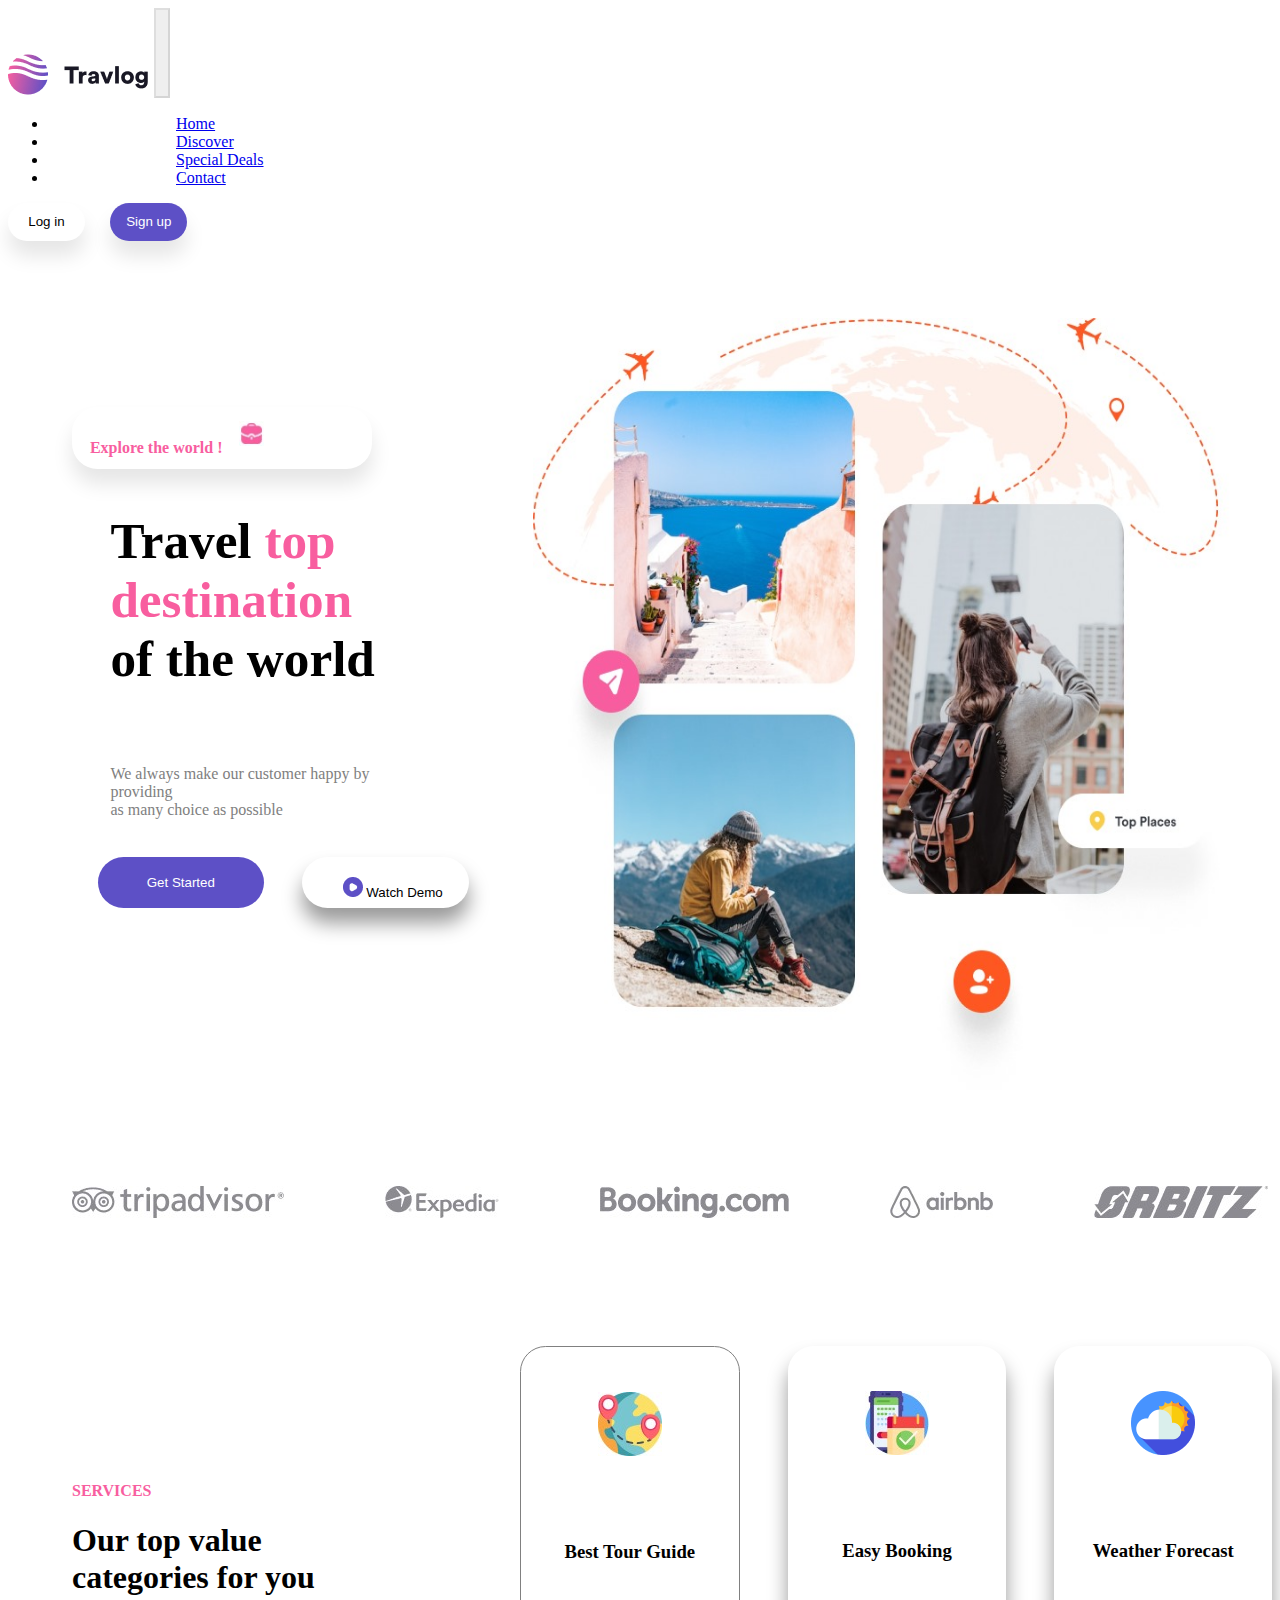
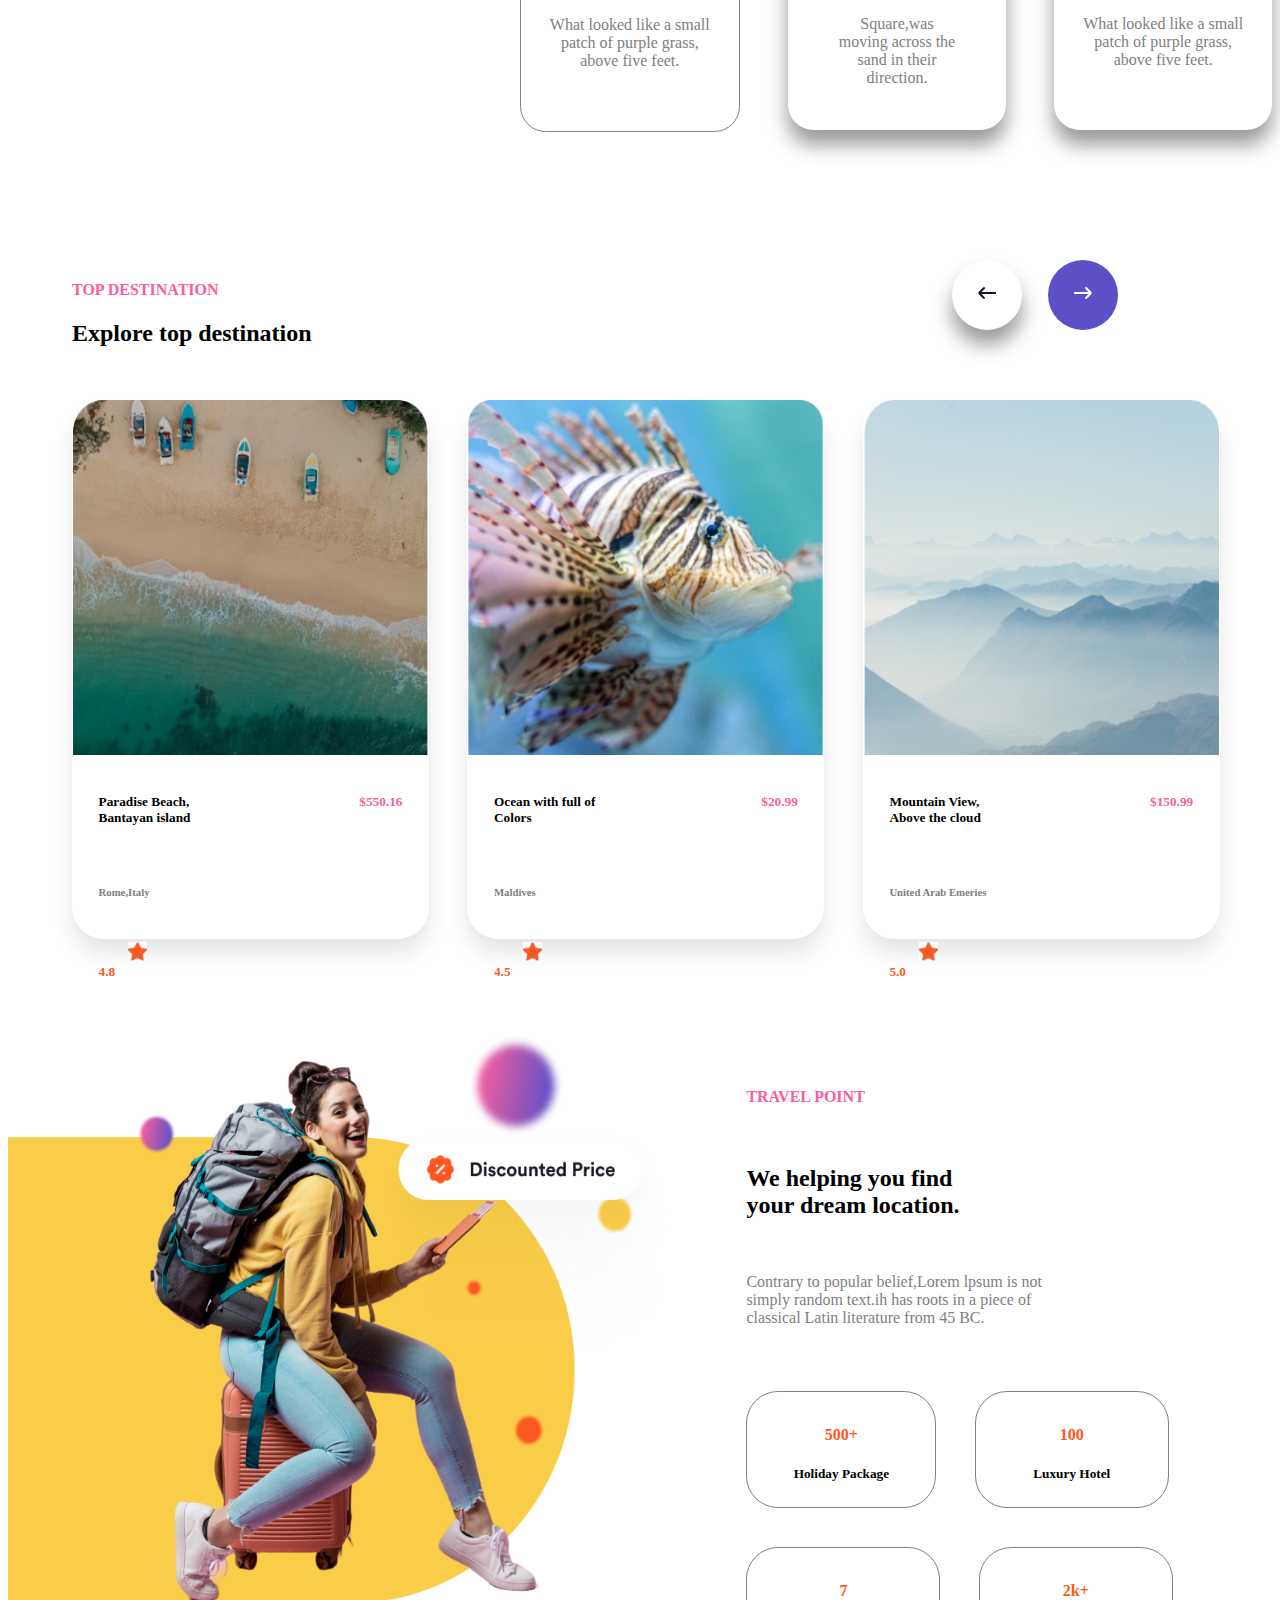
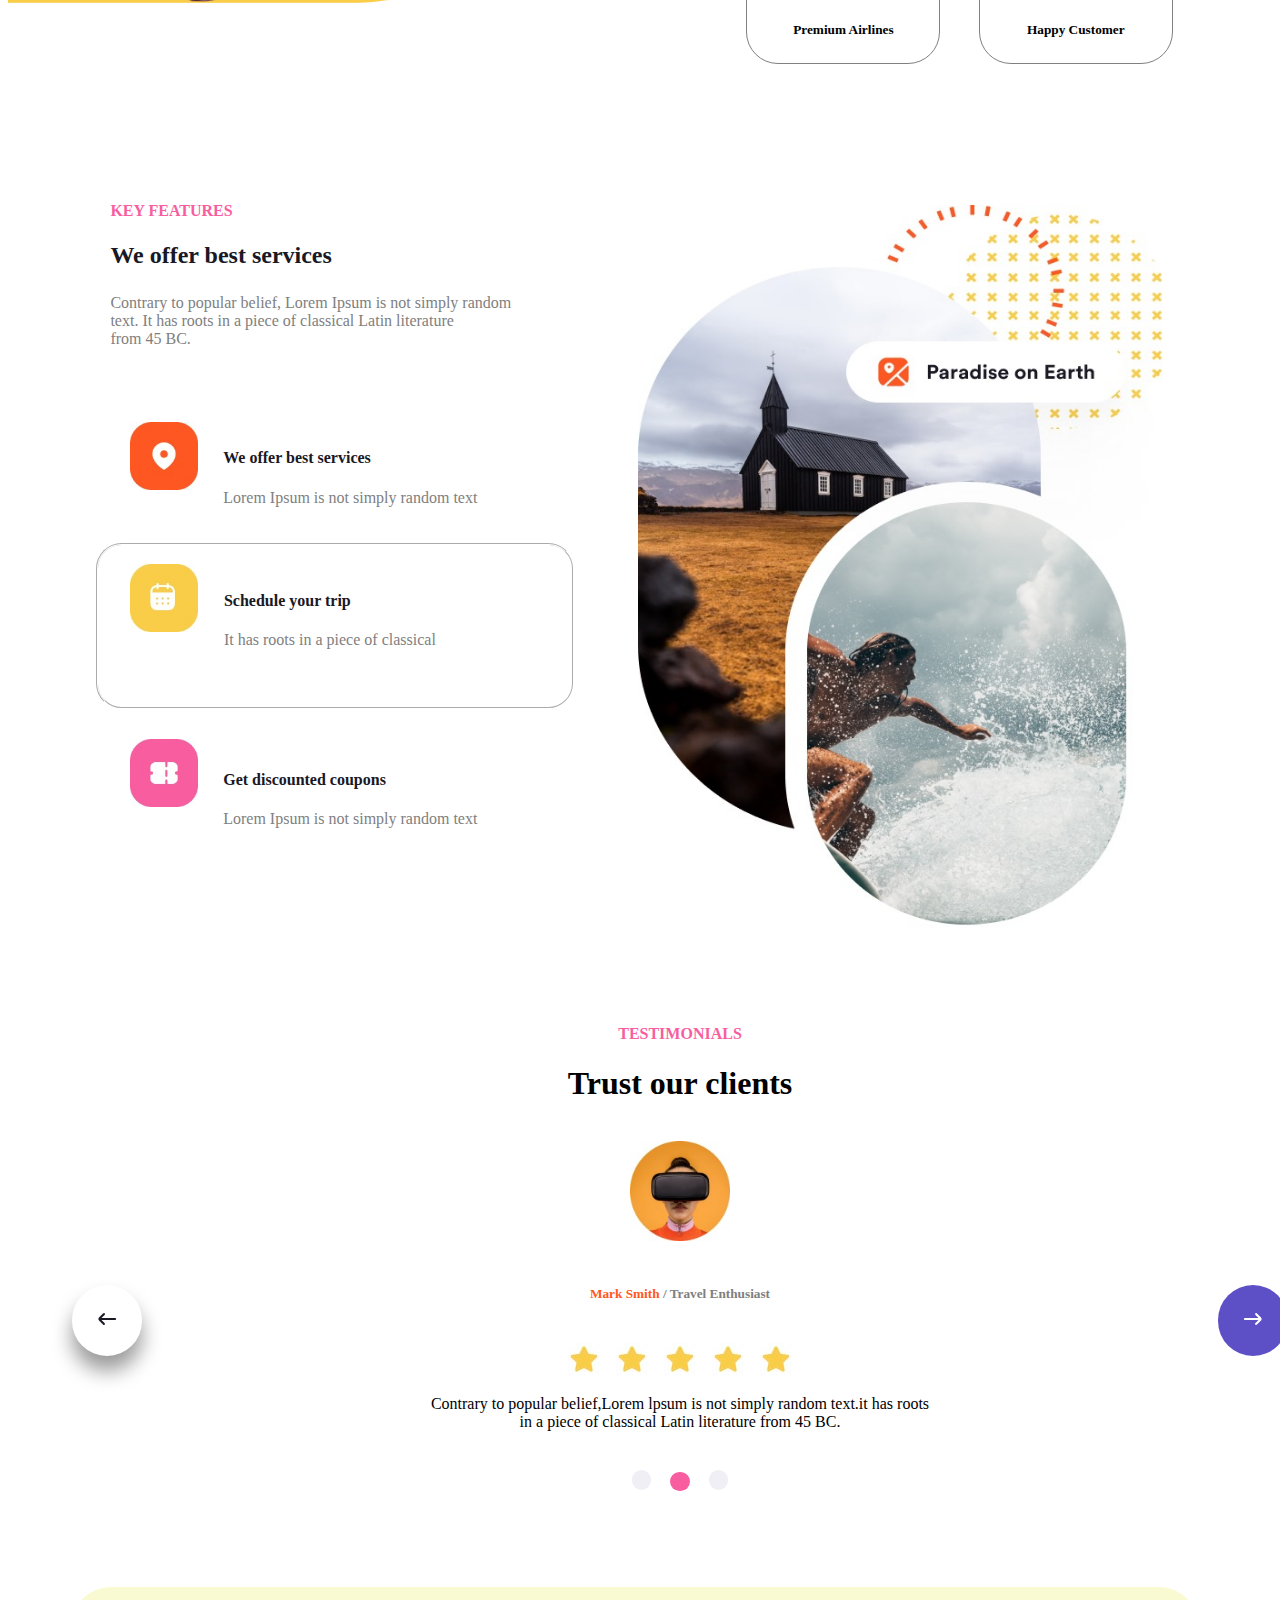
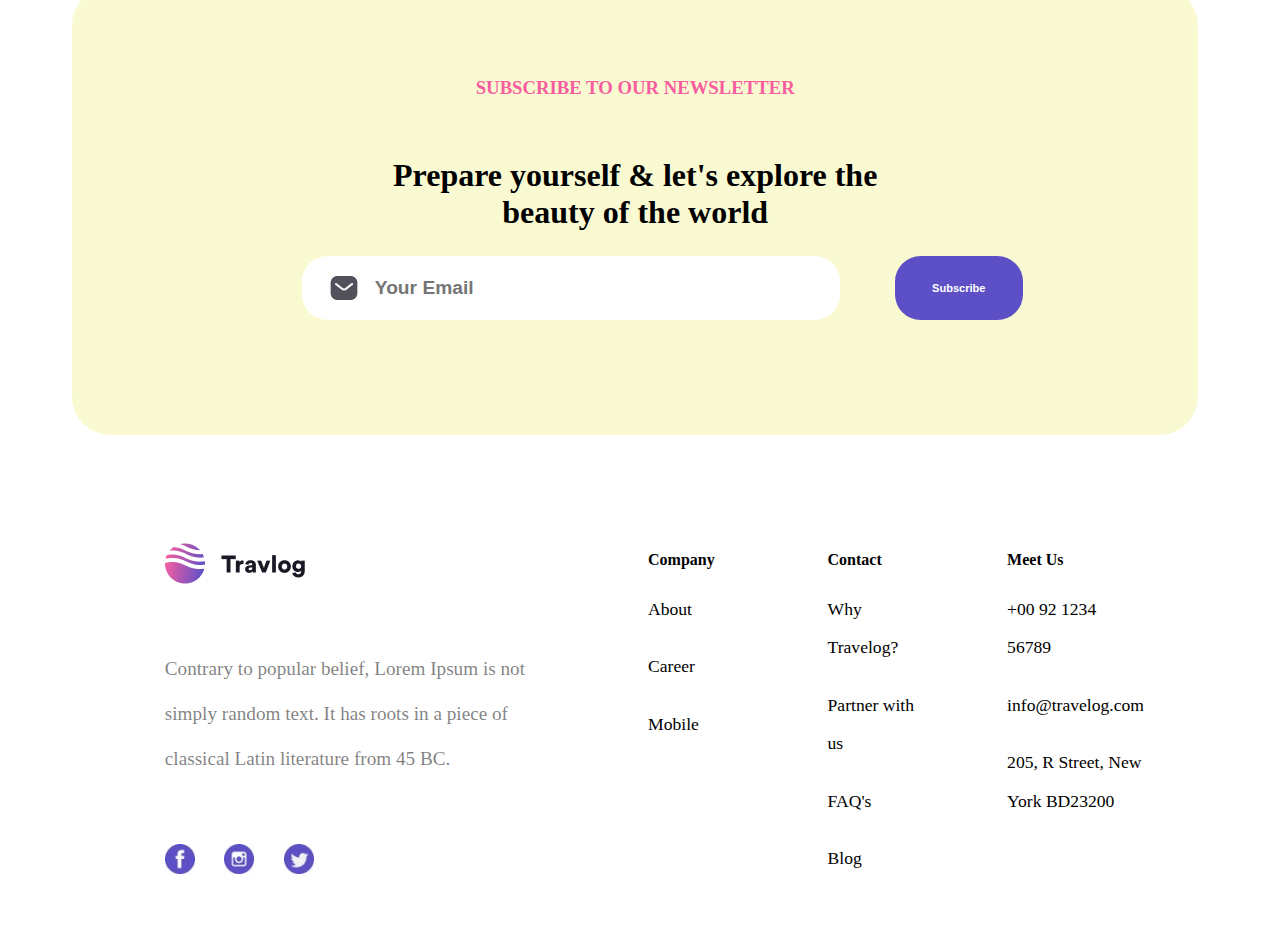
==== commit f7880fce: "complete site" ====
--- a/index.html
+++ b/index.html
@@ -9,7 +9,8 @@
     <link href="https://cdn.jsdelivr.net/npm/bootstrap@5.3.3/dist/css/bootstrap.min.css" rel="stylesheet" integrity="sha384-QWTKZyjpPEjISv5WaRU9OFeRpok6YctnYmDr5pNlyT2bRjXh0JMhjY6hW+ALEwIH" crossorigin="anonymous">
 </head>
 <body>
-        <!-- <nav class="navbar navbar-expand-lg bg-body-tertiary" style="padding-left: 100px;">
+  
+        <!-n- <nav class="navbar navbar-expand-lg bg-body-tertiary" style="padding-left: 100px;">
             <div class="logo">
                 <img src="image/Vector.png" alt="logo">
                 <span> Travlog </span>
@@ -26,7 +27,7 @@
             </div>
         </nav> --n>
 
-        <nav class="navbar navbar-expand-lg bg-body-light">
+        <!--<nav class="navbar navbar-expand-lg bg-body-light">
             <div class="container-fluid">
                 <a class="navbar-brand" href="#">
                   <img src="image/Vector.png" alt="Logo" width="30" height="24" class="d-inline-block align-text-top">
@@ -61,9 +62,9 @@
                 </div>
               </div>
             </div>
-          </nav> 
+          </nav>--> 
     
-        <div id="page1">
+        <!--<div id="page1">
             
             <div id="leftside">
                 <div class="continer">
@@ -88,7 +89,7 @@
                     <img src="image/content image.jpeg" alt="Travel Image" id="travel" />
                 </div>
             </div>
-        </div>
+        </div>-n->
 
         <div id="partner">
             <div id="firstpart">
@@ -519,7 +520,7 @@
 <head>
   <meta charset="UTF-8">
   <meta name="viewport" content="width=device-width, initial-scale=1.0">
-  <title>Web pages</title>
+  <title>Travel your world</title>
   <link rel="stylesheet" href="style.css">
   <link href="https://cdn.jsdelivr.net/npm/bootstrap@5.0.2/dist/css/bootstrap.min.css" rel="stylesheet"
     integrity="sha384-EVSTQN3/azprG1Anm3QDgpJLIm9Nao0Yz1ztcQTwFspd3yD65VohhpuuCOmLASjC" crossorigin="anonymous">
@@ -567,6 +568,7 @@
           <h4 style="color: #F85E9F;">Explore the world !</h4>
           <img src="image/brefcase.jpeg" alt="" height="25px" width="25px" style="margin: 0.3vw;">
         </div>
+        
         <div class="section1b" style="margin: 3vw;">
           <h2>Travel <span style="color: #F85E9F;">top <br> destination</span><br class="br"> of the world</h2><br>
           <p style="color: grey;">We always make our customer happy by <br class="p1">providing<br>as many choice as
@@ -633,10 +635,10 @@
       </div>
       <div class="section3b" style="display: flex; gap:2vw;">
         <div class="btn6">
-          <button><img src="/cdn/arrow-left 1.png"></button>
+          <button><img src="image/arrow-left.png"></button>
         </div>
         <div class="btn7">
-          <button><img src="/cdn/arrow-left 2.png"></button>
+          <button><img src="image/arrow right.png"></button>
         </div>
       </div>
     </div>
@@ -784,10 +786,10 @@
       </div>
       <div class="section6d">
         <div class="btn8">
-          <button><img src="/cdn/arrow-left 1.png"></button>
+          <button><img src="image/arrow-left.png"></button>
         </div>
         <div class="btn9">
-          <button><img src="/cdn/arrow-left 2.png"></button>
+          <button><img src="image/arrow right.png"></button>
         </div>
       </div>
       <div class="section6e">
--- a/style.css
+++ b/style.css
@@ -1,4 +1,4 @@
- /* header {
+ /* /* header {
     background-color: white;
     box-shadow: 0 2px 4px rgba(0, 0, 0, 0.1);
 }
@@ -1456,7 +1456,7 @@
 
 
  */  
-
+/* 
  @import url("https://fonts.googleapis.com/css2?family=Poppins:ital,wght@0,100;0,200;0,300;0,400;0,500;0,600;0,700;0,800;0,900;1,100;1,200;1,300;1,400;1,500;1,600;1,700;1,800;1,900&display=swap");
 
 html,body{
@@ -2655,4 +2655,1807 @@
   #collapseOne{
     flex-direction: column;
   }
+} */ 
+
+
+
+@import url("https://fonts.googleapis.com/css2?family=Poppins:ital,wght@0,100;0,200;0,300;0,400;0,500;0,600;0,700;0,800;0,900;1,100;1,200;1,300;1,400;1,500;1,600;1,700;1,800;1,900&display=swap");
+
+html,body{
+  height: 100px;
+  width: 100%;
+}
+
+#main{
+  height: 100%;
+  width: 100%;
+  position: relative;
+}
+
+.tablet_nav{
+  display: none;
+}
+
+.btn{
+  gap: 2vw;
+}
+.btn1 button{
+  background-color: #fff;
+  border: none;
+  border-radius: 2vw;
+  color:#000;
+  height: 3vw;
+  width: 6vw;
+  text-align: center;
+  margin-bottom: 1vw;
+  box-shadow: 0 15px 20px rgba(0, 0, 0, 0.1);
+}
+
+.btn2 button{
+  background-color: #5D50C6;
+  border: none;
+  border-radius: 2vw;
+  color:#fff;
+  height: 3vw;
+  width: 6vw;
+  text-align: center;
+  margin-bottom: 1vw;
+  box-shadow: 0 15px 20px rgba(0, 0, 0, 0.1);
+}
+
+.navbar li a{
+  margin-left: 10vw;
+}
+
+.navbar-light .navbar-toggler {
+  color: rgba(0, 0, 0, .55);
+  border-color: rgba(0, 0, 0, .1);
+  height: 7vw;
+}
+
+.section1a{
+  margin-top: 7vw;
+  display: flex;
+  gap: 1vw;
+  background-color: #fff;
+  box-shadow: 0 15px 20px rgba(0, 0, 0, 0.1);
+  height: 4vw;
+  width: 22vw;
+  border-radius: 2vw;
+  text-align: center;
+  padding-left: 1.4vw;
+  padding-top: 0.8vw;
+
+}
+
+.section1c{
+  margin-left: 2vw;
+  display: flex;
+  gap: 3vw;
+}
+
+.btn3 button{
+  border: none;
+  background-color: #5D50C6;
+  height: 4vw;
+  width: 13vw;
+  color: #fff;
+  border-radius: 2vw;
+  text-align: center;
+  padding-top: 0vw;
+}
+
+.btn4 {
+  display: flex;
+  gap: 1vw;
+}
+
+.btn5 button{
+  background-color: #fff;
+  border: none;
+  height: 4vw;
+  width: 13vw;
+  color:#000;
+  border-radius: 2vw;
+  text-align: center;
+  padding-top: 1vw;
+  padding-left: 1.5vw;
+  box-shadow: 0 15px 20px rgba(0, 0, 0, 0.4);
+}
+
+.section1{
+  display: flex;
+  gap: 5vw;
+}
+
+.section1e{
+  padding: 0 5vw;
+  display: flex;
+  gap: 7.9vw;
+}
+
+.section2{
+  padding-left: 5vw;
+  padding-top: 10vw;
+  display: flex;
+}
+
+.section2b{
+  display: flex;
+  gap: 3.8vw;
+}
+
+.card1{
+  height: 30vw;
+  width: 17vw;
+  text-align: center;
+  border-radius: 2vw;
+  border: 0.1px grey solid;
+}
+
+.card2{
+  height: 30vw;
+  width: 17vw;
+  text-align: center;
+  box-shadow: 0 15px 20px rgba(0, 0, 0, 0.4);
+  border-radius: 2vw;
+}
+
+.card3{
+  height: 30vw;
+  width: 17vw;
+  text-align: center;
+  box-shadow: 0 15px 20px rgba(0, 0, 0, 0.4);
+  border-radius: 2vw;
+}
+
+.section3{
+  margin-top: 10vw;
+  margin-left: 5vw;
+  display: flex;
+  gap: 50vw;
+}
+
+.btn6 button{
+  border: none;
+  background-color: #fff;
+  border-radius: 50%;
+  text-align: center;
+  box-shadow: 0 15px 20px rgba(0, 0, 0, 0.4);
+  height: 5.5vw;
+  width: 5.5vw;
+}
+
+.btn7 button{
+  border: none;
+  background-color: #5D50C6;
+  border-radius: 50%;
+  text-align: center;
+  height: 5.5vw;
+  width: 5.5vw;
+}
+
+.section3d{
+  height: 42vw;
+  border: 1px solid #fff;
+  border-radius: 2.5vw;
+  box-shadow: 0 15px 20px rgba(0, 0, 0, 0.1);
+}
+
+.section3d1{
+  padding: 1vw 2vw;
+  display: flex;
+  justify-content: space-between;
+}
+
+.section3d2{
+  display: flex;
+  gap: 1vw;
+  padding: 1.5vw 2vw;
+}
+
+.section3e{
+  height: 42vw;
+  border: 1px solid #fff;
+  border-radius: 2.5vw;
+  box-shadow: 0 15px 20px rgba(0, 0, 0, 0.1);
+}
+
+.section3e1{
+  padding: 1vw 2vw;
+  display: flex;
+  justify-content: space-between;
+}
+
+.section3e2{
+  display: flex;
+  gap: 1vw;
+  padding: 1.5vw 2vw;
+}
+
+.section3f{
+  height: 42vw;
+  border: 1px solid #fff;
+  border-radius: 2.5vw;
+  box-shadow: 0 15px 20px rgba(0, 0, 0, 0.1);
+}
+
+.section3f1{
+  padding: 1vw 2vw;
+  display: flex;
+  justify-content: space-between;
+}
+
+.section3f2{
+  display: flex;
+  gap: 1vw;
+  padding: 1.5vw 2vw;
+}
+
+.section4d{
+  display: flex;
+  margin-top: 5vw;
+  gap: 3vw;
+  width: 33vw;
+}
+
+.section4d1 {
+  background-color: #fff;
+  border-radius: 2.5vw;
+  border: 0.1px grey solid;
+  text-align: center;
+  height: 8vw;
+  padding-top: 1vw;
+  width: 15vw;
+}
+
+
+.section4d2{
+  background-color: #fff;
+  border-radius: 2.5vw;
+  border: 0.1px grey solid;
+  text-align: center;
+  height: 8vw;
+  padding-top: 1vw;
+  width: 15vw;
+  }
+
+  .section4e{
+    display: flex;
+    margin-top: 3vw;
+    gap: 3vw;
+  }
+  
+  .section4e1{
+  background-color: #fff;
+  border-radius: 2.5vw;
+  border: 0.1px grey solid;
+  text-align: center;
+  height: 8vw;
+  padding-top: 1vw;
+  }
+  
+  .section4e2{
+    background-color: #fff;
+    border-radius: 2.5vw;
+    border: 0.1px grey solid;
+    text-align: center;
+    height: 8vw;
+    padding-top: 1vw;
+    }
+
+    .section5{
+      display: flex;
+      justify-content: space-between;
+      padding: 0 5vw;
+    }
+    
+    .line{
+      margin-top: 100px;
+      margin-left: 3vw;
+    }
+    
+    .line1{
+      margin-top: 1vw;
+      margin-left: 3vw;
+    }
+    
+    .line2{
+      margin-top: 2vw;
+      margin-left: 3vw;
+    }
+    
+    .line3{
+      margin-top: 4.5vw;
+      margin-left:4.5vw;
+    }
+    
+    .line4{
+      margin-top: 5vw;
+      margin-left: 2vw;
+    }
+    
+    .line4>p{
+      margin-top: 2px;
+    }
+    
+    .mainline1{
+      display: flex;
+    }
+    
+    .line5{
+      margin-top: 1.5vw;
+      margin-left: 2.5vw; 
+    }
+    
+    .line6{
+      margin-top: 2vw;
+      margin-left: 2vw;
+    }
+    
+    .mainline2{
+      display: flex;
+      border: 2px groove rgb(255, 255, 255);
+      border-radius: 2vw;
+      width: 37vw;
+      height: 18vh;
+      margin-top: 20px;
+      margin-left: 1.9vw;
+    
+    }
+    
+    .line7{
+      margin-top: 30px;
+      margin-left: 4.5vw; 
+    }
+    
+    .line8{
+      margin-top: 3.2vw;
+      margin-left: 2vw;
+    }
+    
+    .mainline3{
+      display: flex;
+     
+    }
+    
+    .rpage5{
+      margin-left: 5vw;
+      margin-top: 8vw;
+    }
+    
+
+.btn8 button{
+  border: none;
+  background-color: #fff;
+  border-radius: 50%;
+  text-align: center;
+  box-shadow: 0 15px 20px rgba(0, 0, 0, 0.4);
+  height: 5.5vw;
+  width: 5.5vw;
+}
+
+.btn9 button{
+  border: none;
+  background-color: #5D50C6;
+  border-radius: 50%;
+  text-align: center;
+  height: 5.5vw;
+  width: 5.5vw;
+}
+
+.circlePage6  {
+  display: flex;
+  justify-content: center;
+  align-items: center;
+  margin-top: 2.7vw;
+  gap: 1vw;
+}
+
+.circlePage6Fir button {
+  border: none;
+  height: 1.5vw;
+  width: 1.5vw;
+  border-radius: 50%;
+  background-color: #f0eff6;
+}
+
+.circlePage6Sec  button{
+  border: none;
+  height: 1.5vw;
+  width: 1.5vw;
+  border-radius: 50%;
+  background-color: #F85E9F;
+  margin: 0.5vw;
+}
+
+.section7{
+  margin: 7vw 5vw;
+  background-color: lightgoldenrodyellow;
+  height: 35vw;
+  width: 88vw;
+  border-radius: 3vw;
+}
+
+.section7b{
+  display: flex;
+}
+
+.section7b{
+  margin: 2vw 18vw;
+  width: 40vw;
+  background-color: #fff;
+  border-radius: 2vw;
+  align-items: center;
+  height: 5vw;
+  padding-left: 2vw;
+}
+
+.section7b1>input[type="email"]{
+  border: none;
+  font-weight: 700;
+  color: #000;
+  font-size: 1.5vw;
+}
+input[type="email"]:focus{
+  outline: none;
+}
+
+.section7c>button{
+  border: none;
+  background-color: #5D50C6;
+  height: 5vw;
+  width: 10vw;
+  border-radius: 2vw;
+}
+
+#desktop_footer {
+  display: flex;
+  gap: 6vw;
+  margin: 10vh 16vh;
+
+}
+
+.lfooter {
+  width: 50%;
+  line-height: 7vh;
+}
+
+.lfooter p {
+  margin: 2vh 1vw;
+  font-size: 1.2rem;
+  line-height: 5vh;
+  color: #00000083;
+}
+
+.lfooter img {
+  margin: 2vh 1vw;
+}
+
+.media-icon img {
+  margin: 5vh 1vw;
+}
+
+.rfooter {
+  width: 50%;
+  display: flex;
+  gap: 6vw;
+}
+
+.footer-contain {
+  width: 50vw;
+
+}
+
+.footer-contain p {
+  margin-top: 1.5vw;
+  color: #000;
+  font-size: 1.1rem;
+  line-height: 3vw;
+}
+ .footer{
+  display: none;
+ }
+
+.section1b>h2{
+  font-size: 4vw;
+}
+
+.btn5>img{
+  height:20vw; 
+  width:20vw; 
+  margin-top: 0.1vw; 
+  margin-bottom:0.9vw; 
+  margin-left:-1.3vw;
+}
+
+.section1f{
+  display: flex;
+  gap: 7.9vw;
+}
+
+.section2a>h1{
+  width: 26vw
+}
+.section4d2>h5{
+  width: 15vw;
+}
+.section4e1>h5{
+  width: 15vw;
+}
+.section4e2>h5{
+  width: 15vw;
+}
+.section6{
+  margin-left: 5vw; 
+  margin-top:6vw;
+}
+.section6d{
+  display: flex; 
+  justify-content:space-between; 
+  margin-top:-3vw;
+}
+.section6e{
+  text-align:center; 
+  margin-top:-1vw;
+}
+.section6e>p{
+  text-align: center; 
+  margin-top:2.6vw; 
+  font-size: 1.8vw;
+}
+.section7a>h3{
+  color: #F85E9F; 
+  text-align:center; 
+  padding-top:7vw;
+}
+.section7b1{
+  display: flex; 
+  gap:1vw;
+}
+.section7c{
+  border-radius: 2vw; 
+  margin-left:20vw;
+}
+.section1d>img{
+  height:800px;
+  width:700px;
+}
+.section3b{
+  display: flex; 
+  gap:2vw;
+}
+.section3c{
+  margin-top: 2.5vw; 
+  margin-left: 5vw; 
+  display:flex; 
+  gap:3vw;
+}
+.section4{
+  display: flex; 
+  margin-top:7vw;
+}
+.rpage5>img{
+  width:630px;
+  height:740px;
+}
+.line3>img{
+  height:68px; 
+  width:68px;
+}
+.line5>img{
+  height:68px; 
+  width:68px;
+}
+.line7>img{
+  height:68px; 
+  width:68px;
+}
+
+
+
+@media (min-width:320px) and (max-width:430px) {
+
+  #main{
+    padding: 0%;
+  }
+
+  .navbar-light .navbar-toggler {
+    color: rgba(0, 0, 0, .55);
+    border-color: rgba(0, 0, 0, .1);
+    height: 10vw;
+    width: 14vw;
+    color: #fff;
+    border-radius: 2vw;
+  }
+
+  .navbar-toggler button{
+    color: #fff;
+  }
+
+  .btn{
+    margin-left: -60vw;
+    flex-direction: column;
+  }
+
+  .btn1 button{
+    height: 10vw;
+    width: 21vw;
+    box-shadow: 0 15px 20px rgba(0, 0, 0, 0.4);
+    border-radius: 100vw;
+  }
+  
+  .btn2 button{
+    background-color: #5D50C6;
+    color: #fff;
+    height: 10vw;
+    width: 21vw;
+    box-shadow: 0 15px 20px rgba(0, 0, 0, 0.4);
+    border-radius: 100vw;
+  }
+  
+  .section1{
+    flex-direction: column-reverse;
+    margin-top: 5vw;
+  }
+
+  .section1d>img{
+    height:100vw ;
+    width: 90vw;
+  }
+
+  .section1a>h4{
+    font-size: 4vw;
+    padding: 1.5vw 0 0 2.5vw;
+  }
+
+  .section1a>img{
+    height: 20px;
+    width: 20px;
+    padding-top: 1.5vw;
+  }
+
+  .section1a{
+    height:10vw;
+    width: 50vw;
+    margin-left: 20vw;
+    border-radius: 5vw;
+    margin-top: -8vw;
+  }
+
+  .section1b>h2{
+    font-size: 8vw;
+    width: 65vw;
+    text-align: center;
+    margin-left: 10vw;
+}
+
+  .br{
+    display: none;
+  }
+
+  .section1b>p{
+    width: 91vw;
+    font-size: 4vw;
+    text-align: center;
+    margin-top: -4vw;
+  }
+
+  .section1c{
+    flex-direction: column;
+  }
+
+  .btn3 button{
+    width: 90vw;
+    height: 10vw;
+    border-radius: 5vw;
+    background-color: #5D50C6;
+  }
+
+  .btn5 button{
+    margin-top: 10px;
+    width: 90vw;
+    height: 10vw;
+    border-radius: 5vw;
+    background-color: #fff
+  }
+
+  .section1e{
+    margin-top: 8vw;
+    flex-direction: column;
+  }
+  .section1e1{
+    display: flex;
+    gap: 5vw;
+  }
+  .section1e1>img{
+    height: 7vw;
+    width: 27vw;
+  }
+
+  .section1f{
+    margin-left: 12vw;
+    display: flex;
+    gap: 7vw;
+  }
+  .section1f>img{
+    height: 7vw;
+    width: 27vw; 
+  }
+
+  .section2{
+    flex-direction: column;
+    text-align: center;
+    margin: -3vw;
+  }
+
+  .section2a>h4{
+    font-size: 4.5vw;
+  }
+
+  .section2a>h1{
+    font-size: 7vw;
+    width:80vw;
+    margin-left: 10vw;
+    text-align: center;
+  }
+  .section2b{
+    flex-direction: column;
+  }
+  .card1{
+    margin-top: 4vw;
+    margin-left: -5vw;
+    width: 90vw;
+    height: 55vw;
+    border-radius: 3vw;
+    text-align: center;
+  }
+  .card1>h3{
+    font-size: 6vw;
+    padding-top: 2vw;
+  }
+  .card1>img{
+    height: 15vw;
+    width: 15vw;
+    align-items: center;
+  }
+  .card1>p{
+    width: 75vw;
+    padding-left: 17vw;
+    font-size: 4vw;
+    padding-top: 3.5vw;
+  }
+
+  .card2{
+    margin-top: 4vw;
+    margin-left: -5vw;
+    width: 90vw;
+    height: 55vw;
+    border-radius: 3vw;
+    text-align: center;
+    box-shadow: 0 15px 20px rgba(0, 0, 0, 0.4);
+  }
+  .card2>h3{
+    font-size: 6vw;
+  }
+  .card2>img{
+    height: 15vw;
+    width: 15vw;
+    align-items: center;
+  }
+  .card2>p{
+    width: 75vw;
+    padding-left: 17vw;
+    font-size: 4vw;
+    padding-top: 3.5vw;
+  }
+  .card3{
+    margin-top: 4vw;
+    margin-left: -5vw;
+    width: 90vw;
+    height: 55vw;
+    border-radius: 3vw;
+    text-align: center;
+  }
+  .card3>h3{
+    font-size: 6vw;
+  }
+  .card3>img{
+    height: 15vw;
+    width: 15vw;
+    align-items: center;
+  }
+  .card3>p{
+    width: 75vw;
+    padding-left: 17vw;
+    font-size: 4vw;
+    padding-top: 3.5vw;
+  }
+  .section3{
+    flex-direction: column;
+  }
+  .section3a>h4{
+    margin-top: 9vw;
+    font-size: 4.5vw;
+    text-align: center;
+  }
+  .section3a>h2{
+    margin-top: 2vw;
+    text-align: center;
+    font-size: 7vw;
+  }
+  .section3b{
+    margin-top: -45vw;
+  }
+  .btn6 button{
+    border: none;
+    background-color: #fff;
+    border-radius: 50%;
+    text-align: center;
+    border: 6px #000;
+    height: 15vw;
+    width: 15vw;
+  }
+  .btn7 button{
+    border: none;
+    background-color: #5D50C6;
+    border-radius: 50%;
+    text-align: center;
+    box-shadow: 0 15px 20px rgba(0, 0, 0, 0.4);
+    height: 15vw;
+    width: 15vw;
+    margin-left: 58vw;
+  }
+  .section3c{
+    flex-direction: column;
+  }
+  .section3d>img{
+    margin:  0 0 1vw;
+    height: 70vw;
+    width: 88vw;
+  }
+  .section3d{
+    margin-top: 5vw;
+    border-radius: 2.5vw;
+    height:115vw ;
+    width: 88vw;
+  }
+  .section3d1{
+    flex-direction: column-reverse;
+  }
+  .section3d1>h5{
+    padding-left: 5vw;
+    font-size: 4.8vw;
+    width: 65vw;
+  }
+  .section3d>h6{
+    margin-left:5vw;
+    font-size: 4.4vw;
+  }
+  .section3d2>h5{
+    margin-left: 5vw;
+    font-size: 4.8vw;
+  }
+  .section3d2>img{
+    margin-left: 1vw;
+  }
+  .section3e{
+    margin-top: 5vw;
+    border-radius: 2.5vw;
+    height:115vw ;
+    width: 88vw;
+  }
+  .section3e>img{
+    margin:  0 0 1vw;
+    height: 70vw;
+    width: 88vw;
+  }
+  .section3e1{
+    flex-direction: column-reverse;
+  }
+  .section3e1>h5{
+    padding-left: 5vw;
+    font-size: 4.8vw;
+    width: 65vw;
+  }
+  .section3e>h6{
+    margin-left:5vw;
+    font-size: 4.4vw;
+  }
+  .section3e2>h5{
+    margin-left: 5vw;
+    font-size: 4.8vw;
+  }
+  .section3e2>img{
+    margin-left: 1vw;
+  }
+  .section3f{
+    margin-top: 5vw;
+    border-radius: 2.5vw;
+    height:115vw ;
+    width: 88vw;
+  }
+  .section3f>img{
+    margin:  0 0 1vw;
+    height: 70vw;
+    width: 88vw;
+  }
+  .section3f1{
+    flex-direction: column-reverse;
+  }
+  .section3f1>h5{
+    padding-left: 5vw;
+    font-size: 4.8vw;
+    width: 65vw;
+  }
+  .section3f>h6{
+    margin-left:5vw;
+    font-size: 4.4vw;
+  }
+  .section3f2>h5{
+    margin-left: 5vw;
+    font-size: 4.8vw;
+  }
+  .section3f2>img{
+    margin-left: 1vw;
+  }
+  .section4{
+    flex-direction: column;
+    margin-left: 5vw;
+  }
+  .section4a>img{
+    height: 80vw;
+    width: 100vw;
+  }
+  .section4c>h4{
+    text-align: center;
+    margin-left: 30vw;
+    font-size: 4.5vw;
+    width: 30vw;
+  }
+  .section4c>h2{
+    font-size: 7vw;
+    margin-left: vw;
+    width: 85vw;
+    text-align: center;
+    margin-top: -5vw;
+  }
+  .section4c>p{
+    font-size: 3.5vw;
+    text-align: center;
+    width: 75vw;
+    margin: 4vw;
+  }
+  .section4d{
+    margin-left: -3vw;
+    flex-direction: column;
+  }
+  .section4d1{
+    height: 30vw;
+    width: 90vw;
+    border-radius: 5vw;
+  }
+  .section4d1>h4{
+    margin-top: 5vw;
+    font-size: 7vw;
+  }
+  .section4d1>h5{
+    margin-left: 20vw;
+    width: 50vw;
+  }
+ 
+  .section4d2{
+    margin-top: 3vw;
+    height: 30vw;
+    width: 90vw;
+    border-radius: 5vw;
+  }
+  .section4d2>h4{
+    margin-top: 5vw;
+    font-size: 7vw;
+  }
+  .section4d2>h5{
+    margin-left: 20vw;
+    width: 50vw;
+  }
+  .section4e{
+    margin-left: -3vw;
+    flex-direction: column;
+  }
+  .section4e1{
+    margin-top: 3vw;
+    height: 30vw;
+    width: 90vw;
+    border-radius: 5vw;
+  }
+  .section4e1>h4{
+    margin-top: 5vw;
+    font-size: 7vw;
+  }
+  .section4e1>h5{
+    margin-left: 20vw;
+    width: 50vw;
+  }
+ 
+  .section4e2{
+    margin-top: 3vw;
+    height: 30vw;
+    width: 90vw;
+    border-radius: 5vw;
+  }
+  .section4e2>h4{
+    margin-top: 5vw;
+    font-size: 7vw;
+  }
+  .section4e2>h5{
+    margin-left: 20vw;
+    width: 50vw;
+  }
+  .section5{
+    flex-direction: column-reverse;
+    margin-top: 3vw;
+  }
+  .image>img{
+    height: 125vw;
+    width: 100vw;
+  }
+  .line>h4{
+    margin-top: -18vw;
+    font-size: 5vw;
+    text-align: center;
+  }
+  .line1>h2{
+    font-size: 7.5vw;
+    margin-top: 4vw;
+    text-align: center;
+  }
+  .line2>p{
+    margin-top: 4vw;
+    margin-left: 2vw;
+    font-size: 4.5vw;
+    width: 85vw;
+    text-align: center;
+  }
+  .mainline1{
+    flex-direction: column;
+    margin-left: 5vw;
+  }
+  .line4>h4{
+    margin-left: 5vw;
+    font-size: 6vw;
+  }
+  .line4>p{
+    margin-left: 5vw;
+    width: 55vw;
+    font-size: 4.5vw;
+  }
+  .mainline2{
+    flex-direction: column;
+    margin-left: 5vw;
+    width: 80vw;
+    height: 60vw;
+    border-radius: 3vw;
+  }
+  .line5>img{
+    margin-left: 3vw;
+    margin-top: 4vw;
+  }
+  .line6>h4{
+    margin-left: 5vw;
+    font-size: 6vw;
+  }
+  .line6>p{
+    margin-left: 5vw;
+    width: 50vw;
+    font-size: 4.5vw;
+  }
+  .mainline3{
+    flex-direction: column;
+    margin-left: 5vw;
+  }
+  .line8>h4{
+    margin-left: 5vw;
+    font-size: 6vw;
+  }
+  .line8>p{
+    margin-left: 5vw;
+    width: 55vw;
+    font-size: 4.5vw;
+  }
+  .section6a>h4{
+    margin-top: 15vw;
+    font-size: 5vw;
+  }
+  .section6a>h1{
+    font-size: 7.5vw;
+  }
+  .section6a>img{
+    margin-top: 3vw;
+  }
+  .section6c>h5{
+    margin-top: 6vw;
+    font-size: 6.4vw;
+  }
+  .section6e>img{
+    margin-top: -133vw;
+  }
+  .section6>p{
+    margin-top: -58vw;
+    font-size: 4.5vw;
+    width: 90vw;
+    text-align: center;
+  }
+  .section6d{
+    margin-top: 45vw;
+  }
+  .btn8 button{
+    margin-top: 20vw;
+    border: none;
+    background-color: #fff;
+    border-radius: 50%;
+    text-align: center;
+    border: 6px #000;
+    height: 15vw;
+    width: 15vw;
+  }
+  .btn9 button{
+    margin-top: 20vw;
+    border: none;
+    background-color: #5D50C6;
+    border-radius: 50%;
+    text-align: center;
+    box-shadow: 0 15px 20px rgba(0, 0, 0, 0.4);
+    height: 15vw;
+    width: 15vw;
+    margin-left: 58vw;
+  }
+  .circlePage6{
+    gap: 5vw;
+  }
+  .circlePage6Fir button{
+    border-radius: 100%;
+    height: 7vw;
+    width: 7vw;
+  }
+  .circlePage6Sec button{ 
+    border-radius: 100%;
+    height: 7vw;
+    width: 7vw;  
+  }
+  .section7{
+    margin-top: 30vw;
+    height: 110vw;
+    width: 100vw;
+    border-radius: 3vw;
+  }
+  .section7a>h3{
+    margin-top: 10vw;
+    font-size: 5.5vw;
+    width: 70vw;
+    text-align: center;
+    margin-left: 15vw;
+  }
+  .section7a>h1{
+    font-size: 8vw;
+    width: 75vw;
+    margin-left: 14vw;
+    text-align: center;
+    margin-top: 7vw;
+  }
+  .section7b{
+    margin-top: 8vw;
+    margin-left: 7vw;
+    flex-direction: column;
+    height: 15vw;
+    width:86vw ;
+    border-radius: 3vw;
+  }
+  .section7b1>img{
+    height: 8vw;
+    width: 10vw;
+    margin-top: 3vw;
+  }
+  .section7b1>input[type="email"]{
+    font-size: 5vw;
+    gap: 2vw;
+    padding: 2vw 0 0 3vw;
+  }
+  .section7c{
+    margin-top: 10vw;
+  }
+  .section7c>button{
+    background-color: #5D50C6;
+    height: 12vw;
+    width: 80vw;
+    border-radius: 3vw;
+    margin-left: -22vw;
+  }
+  #desktop_footer{
+    display: none;
+  }
+  .footer{
+    display:inline;
+  }
+  .lfooter>img{
+    margin-left: 4vw;
+  }
+  .lfooter>p{
+    margin-left: 4vw;
+    font-size: 4.5vw;
+    width: 106vw;
+  }
+  .media-icon{
+    margin-left: 4vw;
+    display: flex;
+    gap: 3vw;
+  }
+  #collapseOne{
+    flex-direction: column;
+  }
+}
+
+@media (min-width:431px) and (max-width:769px){
+  #main{
+    padding: 0%;
+  }
+  .desktop_nav{
+    display: none;
+  }
+  .tablet_nav{
+    display: flex;
+  }
+  .navbar-light .navbar-toggler {
+    color: rgba(0, 0, 0, .55);
+    border-color: rgba(0, 0, 0, .1);
+    color: #fff;
+    border-radius: 2vw;
+  }
+  .navbar-toggler button{
+    color: #fff;
+  }
+  .logo{
+    display: flex;
+    gap: 33vw;
+  }
+  .logo>img{
+    height: 6vw;
+    margin-left: 60vw;
+    margin-top: -6vw;
+  }
+  .btn{
+    margin-top: -7vw;
+    gap: 5vw;
+  }
+  .btn1 button{
+    background-color: #fff;
+    height: 7vw;
+    width: 13vw;
+    border-radius: 100vw;
+    font-size: 2.5vw;
+  }
+  .btn2 button{
+    background-color: #5D50C6;
+    color: #fff;;
+    height: 7vw;
+    width: 13vw;
+    border-radius: 100vw;
+    font-size: 2.5vw;
+  }
+  .section1{
+    flex-direction: column-reverse;
+  }
+  .section1d>img{
+    margin-top: 3vw;
+    margin-left: 18vw;
+    height:95vw;
+    width: 110vw;
+  }
+  .section1a{
+    margin-left: 45vw;
+    width: 46vw;
+    height: 8vw;
+    border-radius: 5vw;
+    text-align: center;
+    margin-top: -7vw;
+  }
+  .section1a>h4{
+    margin: 0.5vw 0 0 3vw;
+    font-size: 3.5vw;
+  }
+  .section1a>img{
+    height: 5vw;
+    width: 5vw;
+    padding-left: 1vw;
+  }
+  .section1b>h2{
+    font-size: 7vw;
+    width: 70vw;
+    text-align: center;
+    margin: 7vw 0 0 30vw;
+  }
+  .br{
+    display: none;
+  }
+  .section1b>p{
+    font-size: 2.8vw;
+    text-align: center;
+    margin: 2vw 0 0 32vw;
+    width: 63vw; 
+  }
+  .section1c{
+    margin: 5vw 0 0 38vw;
+    gap: 5vw;
+  }
+  .btn3 button{
+    background-color: #5D50C6;
+    color: #fff;
+    font-size: 3vw;
+    border-radius: 6vw;
+    height: 8vw;
+    width: 26vw;
+  }
+  .btn4 button{
+    background-color: #fff;
+    font-size: 3vw;
+    border-radius: 6vw;
+    height: 8vw;
+    width: 26vw;
+    padding-bottom: 1vw;
+  }
+  .section1e{
+    flex-direction: column;
+    margin: 10vw 0 0 28vw;
+  }
+  .section1f{
+    margin-left: 19vw;
+  }
+  .section2{
+    flex-direction: column;
+  }
+  .section2a>h4{
+    margin: -8vw 0 0 60vw;
+    font-size: 3.5vw;
+  }
+  .section2a>h1{
+    font-size: 5.5vw;
+    width: 87vw;
+    margin: 2vw 0 0 26vw;
+  }
+  .section2b{
+    margin-top: 8vw;
+    display: flex;
+    gap: 5vw;
+    width: 125vw;
+  }
+  .card1{
+    height:55vw ;
+    width: 40vw;
+  }
+  .card1>img{
+    padding-top: 2vw;
+  }
+  .card1>h3{
+    text-align: center;
+    width: 20vw;
+    font-size: 4vw;
+    margin:3vw 0 0 10vw;
+  }
+  .card1>p{
+    text-align: center;
+    width: 25vw;
+    font-size: 3vw;
+    margin:2.5vw 0 0 8vw;
+  }
+  .card2{
+    height:55vw ;
+    width: 40vw;
+  }
+  .card2>img{
+    padding-top: 2vw;
+  }
+  .card2>h3{
+    text-align: center;
+    width: 20vw;
+    font-size: 4vw;
+    margin:3vw 0 0 10vw;
+  }
+  .card2>p{
+    text-align: center;
+    width: 25vw;
+    font-size: 3vw;
+    margin:2.5vw 0 0 8vw;
+  }
+  .card3{
+    height:55vw ;
+    width: 40vw;
+  }
+  .card3>img{
+    padding-top: 2vw;
+  }
+  .card3>h3{
+    text-align: center;
+    width: 20vw;
+    font-size: 4vw;
+    margin:3vw 0 0 10vw;
+  }
+  .card3>p{
+    text-align: center;
+    width: 25vw;
+    font-size: 3vw;
+    margin:2.5vw 0 0 8vw;
+  }
+  .section3{
+    flex-direction: column;
+  }
+  .section3a{
+    margin: 4vw
+  }
+  .section3a>h4{
+    font-size: 3.5vw;
+    margin-left: 50vw;
+  }
+  .section3a>h2{
+    width: 60vw;
+    font-size: 5.5vw;
+    margin-left: 36vw;
+  }
+  .section3b{
+    margin: -50vw 0 0 57vw;
+    display: flex;
+    gap: 3vw;
+  }
+  
+  .btn6 button{
+    background-color: #fff;
+    border-radius: 50%;
+    height: 10vw;
+    width: 10vw;
+  }
+  .btn7 button{
+    background-color: #5D50C6;
+    border-radius: 50%;
+    height: 10vw;
+    width: 10vw;
+  }
+  .section3c{
+    margin: 5vw 0 0 10vw;
+  }
+  .section3d{
+    height:70vw;
+    width: 45vw;
+    border-radius: 3vw;
+  }
+  .section3d>img{
+    height: 45vw;
+    width: 40vw;
+  }
+  .section3d1{
+    flex-direction: column-reverse;
+  }
+  .section3d1>h5{
+    width: 20vw;
+    font-size: 2.5vw;
+  }
+  .section3e{
+    height:70vw;
+    width: 45vw;
+    border-radius: 3vw;
+  }
+  .section3e>img{
+    height: 45vw;
+    width: 40vw;
+  }
+  .section3e1{
+    flex-direction: column-reverse;
+  }
+  .section3e1>h5{
+    width: 20vw;
+    font-size: 2.5vw;
+  }
+  .section3f{
+    height:70vw;
+    width: 45vw;
+    border-radius: 3vw;
+  }
+  .section3f>img{
+    height: 45vw;
+    width: 40vw;
+  }
+  .section3f1{
+    flex-direction: column-reverse;
+  }
+  .section3f1>h5{
+    width: 20vw;
+    font-size: 2.5vw;
+  }
+  .section4{
+    flex-direction: column;
+    margin-top: 7vw;
+  }
+  .section4a>img{
+    height: 80vw;
+    width: 120vw;
+    margin-left: 10vw;
+  }
+  .section4c>h4{
+    font-size: 3.5vw;
+    margin-left: 60vw;
+    width: 25vw;
+  }
+  .section4c>h2{
+    font-size: 5.5vw;
+    width: 105vw;
+    text-align: center;
+    margin-left: 16vw;
+  }
+  .section4c>p{
+    margin: 4vw 0 0 10vw;
+    font-size: 2.8vw;
+    width: 120vw;
+    text-align: center;
+  }
+  .section4d{
+    margin: 8vw 0 0 30vw;
+    width: 80vw;
+  }
+  .section4d1{
+    height: 13vw;
+    width: 40vw;
+  }
+  .section4d1>h4{
+    font-size: 4vw;
+  }
+  .section4d1>h5{
+    font-size: 2.7vw;
+  }
+  .section4d2{
+    height: 13vw;
+    width: 40vw;
+  }
+  .section4d2>h4{
+    font-size: 4vw;
+  }
+  .section4d2>h5{
+    margin-left: 6vw;
+    text-align: center;
+    font-size: 2.7vw;
+    width: 20vw;
+  }
+  .section4e{
+    margin: 4vw 0 0 30vw;
+    width: 80vw;
+  }
+  .section4d1{
+    height: 13vw;
+    width: 40vw;
+  }
+  .section4d1>h4{
+    font-size: 4vw;
+  }
+  .section4d1>h5{
+    font-size: 2.7vw;
+  }
+  .section4d2{
+    height: 13vw;
+    width: 40vw;
+  }
+  .section4d2>h4{
+    font-size: 4vw;
+  }
+  .section4d2>h5{
+    margin-left: 6vw;
+    text-align: center;
+    font-size: 2.7vw;
+    width: 20vw;
+  }
+  .section4e1{
+    height: 13vw;
+    width: 40vw;
+  }
+  .section4e1>h4{
+    font-size: 4vw;
+  }
+  .section4e1>h5{
+    font-size: 2.7vw;
+    width: 25vw;
+    margin-left: 5vw;
+  }
+  .section4e2{
+    height: 13vw;
+    width: 40vw;
+  }
+  .section4e2>h4{
+    font-size: 4vw;
+  }
+  .section4e2>h5{
+    margin-left: 6vw;
+    text-align: center;
+    font-size: 2.7vw;
+    width: 25vw;
+  }
+  .section5{
+    flex-direction: column-reverse;
+    margin-top: 5vw;
+  }
+  .rpage5{
+    margin:5vw 0 0 27vw;
+  }
+  .image>img{
+    width: 100vw;
+    height: 120vw;
+  }
+  .line>h4{
+    font-size: 3.5vw;
+    margin-left: 55vw;
+  }
+  .line1>h2{
+    font-size: 5.5vw;
+    margin-left: 45vw;
+    width: 60vw;
+  }
+  .line2>p{
+    font-size: 2.8vw;
+    width: 110vw;
+    margin-left: 10vw;
+    text-align: center;
+  }
+  .mainline{
+    margin: 8vw 0 0 15vw;
+  }
+  .line3>img{
+    height: 12vw;
+    width: 12vw;
+  }
+  .line4>h4{
+    font-size: 3.5vw;
+  }
+  .line4>p{
+    font-size: 2.8vw;
+  }
+  .mainline2{
+    height: 18vw;
+    width: 100vw;
+  }
+  .line5>img{
+    height: 12vw;
+    width: 12vw;
+    margin: 1.5vw 0 0 1vw;
+  }
+  .line6>h4{
+    font-size: 3.5vw;
+    margin: 1.4vw;
+  }
+  .line6>p{
+    font-size: 2.8vw;
+  }
+  .line7>img{
+    height: 12vw;
+    width: 12vw;
+  }
+  .line8>h4{
+    font-size: 3.5vw;
+  }
+  .line8>p{
+    font-size: 2.8vw;
+  }
+  .section6a>h4{
+    font-size: 3.5vw;
+    margin-left: 55vw;
+  }
+  .section6a>h1{
+    font-size: 5.5vw;
+    margin-left: 52vw;
+  }
+  .section6a>img{
+    margin-left: 50vw;
+  }
+  .section6c>h5{
+    font-size: 3.5vw;
+    margin:1vw 0 0 43vw;
+    width: 60vw;
+  }
+  .section6d{
+    margin: -13vw 0 0 9vw;
+    display: flex;
+    gap: 100vw;
+  }
+  .btn8 button{
+    background-color: #fff;
+    border-radius: 50%;
+    height: 10vw;
+    width: 10vw;
+  }
+  .btn9 button{
+    background-color: #5D50C6;
+    border-radius: 50%;
+    height: 10vw;
+    width: 10vw;
+  }
+  .section6e>img{
+    margin: 7vw 0 0 50vw;
+  }
+  .section6>p{
+    font-size: 2.8vw;
+    width: 70vw;
+    text-align: center;
+    margin: 5vw 0 0 36vw;
+  }
+  .circlePage6{
+    display: flex;
+    gap: 2vw;
+    margin: 4vw 0 0 45vw;
+  }
+  .circlePage6Fir button{
+    border-radius: 100%;
+    height: 2.8vw;
+    width: 2.8vw;
+  }
+  .circlePage6Sec button{
+    border-radius: 100%;
+    height: 2.8vw;
+    width: 2.8vw;
+    margin: -0.3vw;
+  }
+  .section7{
+    height: 70vw;
+    width: 120vw;
+    margin: 9vw 0 0 15vw;
+  }
+  .section7a>h3{
+    font-size: 3.5vw;
+  }
+  .section7a>h1{
+    font-size: 5.5vw;
+    width: 90vw;
+    margin: 4vw 0 0 16vw;
+  }
+  .section7b{
+    height: 9vw;
+    width: 60vw;
+    margin-top: 9vw;
+  }
+  .section7b1>img{
+    height: 4vw;
+    width: 5vw;
+  }
+  .section7b1>input[type="email"]{
+    font-size: 3vw;
+    gap: 2vw;
+  }
+  .section7c button{
+    color: #fff;
+    background-color: #5D50C6;
+    height: 9vw;
+    width: 20vw;
+  }
+  .section7c>h5{
+    font-size: 3vw;
+  }
+  #desktop_footer{
+    flex-direction: column;
+    margin-top: 9vw;
+  }
+  .lfooter>p{
+    margin: 2vw 0 0 5vw;
+    font-size: 3vw;
+    width: 110vw;
+  }
+  .media-icon{
+    margin: 2vw 0 0 5vw;
+    display: flex;
+    gap: 2vw;
+  }
+  .rfooter{
+    margin: -5vw 0 0 5vw;
+    display: flex;
+    gap: 10vw;
+    width: 110vw;
+  }
+  .footer-contain>h4{
+    font-size: 2.5vw;
+  }
+  .footer-contain>p{
+    font-size: 2vw;
+  }
+
 }--- a/style.css
+++ b/style.css
@@ -1,4 +1,4 @@
- /* header {
+ /* /* header {
     background-color: white;
     box-shadow: 0 2px 4px rgba(0, 0, 0, 0.1);
 }
@@ -1456,7 +1456,7 @@
 
 
  */  
-
+/* 
  @import url("https://fonts.googleapis.com/css2?family=Poppins:ital,wght@0,100;0,200;0,300;0,400;0,500;0,600;0,700;0,800;0,900;1,100;1,200;1,300;1,400;1,500;1,600;1,700;1,800;1,900&display=swap");
 
 html,body{
@@ -2655,4 +2655,1807 @@
   #collapseOne{
     flex-direction: column;
   }
+} */ 
+
+
+
+@import url("https://fonts.googleapis.com/css2?family=Poppins:ital,wght@0,100;0,200;0,300;0,400;0,500;0,600;0,700;0,800;0,900;1,100;1,200;1,300;1,400;1,500;1,600;1,700;1,800;1,900&display=swap");
+
+html,body{
+  height: 100px;
+  width: 100%;
+}
+
+#main{
+  height: 100%;
+  width: 100%;
+  position: relative;
+}
+
+.tablet_nav{
+  display: none;
+}
+
+.btn{
+  gap: 2vw;
+}
+.btn1 button{
+  background-color: #fff;
+  border: none;
+  border-radius: 2vw;
+  color:#000;
+  height: 3vw;
+  width: 6vw;
+  text-align: center;
+  margin-bottom: 1vw;
+  box-shadow: 0 15px 20px rgba(0, 0, 0, 0.1);
+}
+
+.btn2 button{
+  background-color: #5D50C6;
+  border: none;
+  border-radius: 2vw;
+  color:#fff;
+  height: 3vw;
+  width: 6vw;
+  text-align: center;
+  margin-bottom: 1vw;
+  box-shadow: 0 15px 20px rgba(0, 0, 0, 0.1);
+}
+
+.navbar li a{
+  margin-left: 10vw;
+}
+
+.navbar-light .navbar-toggler {
+  color: rgba(0, 0, 0, .55);
+  border-color: rgba(0, 0, 0, .1);
+  height: 7vw;
+}
+
+.section1a{
+  margin-top: 7vw;
+  display: flex;
+  gap: 1vw;
+  background-color: #fff;
+  box-shadow: 0 15px 20px rgba(0, 0, 0, 0.1);
+  height: 4vw;
+  width: 22vw;
+  border-radius: 2vw;
+  text-align: center;
+  padding-left: 1.4vw;
+  padding-top: 0.8vw;
+
+}
+
+.section1c{
+  margin-left: 2vw;
+  display: flex;
+  gap: 3vw;
+}
+
+.btn3 button{
+  border: none;
+  background-color: #5D50C6;
+  height: 4vw;
+  width: 13vw;
+  color: #fff;
+  border-radius: 2vw;
+  text-align: center;
+  padding-top: 0vw;
+}
+
+.btn4 {
+  display: flex;
+  gap: 1vw;
+}
+
+.btn5 button{
+  background-color: #fff;
+  border: none;
+  height: 4vw;
+  width: 13vw;
+  color:#000;
+  border-radius: 2vw;
+  text-align: center;
+  padding-top: 1vw;
+  padding-left: 1.5vw;
+  box-shadow: 0 15px 20px rgba(0, 0, 0, 0.4);
+}
+
+.section1{
+  display: flex;
+  gap: 5vw;
+}
+
+.section1e{
+  padding: 0 5vw;
+  display: flex;
+  gap: 7.9vw;
+}
+
+.section2{
+  padding-left: 5vw;
+  padding-top: 10vw;
+  display: flex;
+}
+
+.section2b{
+  display: flex;
+  gap: 3.8vw;
+}
+
+.card1{
+  height: 30vw;
+  width: 17vw;
+  text-align: center;
+  border-radius: 2vw;
+  border: 0.1px grey solid;
+}
+
+.card2{
+  height: 30vw;
+  width: 17vw;
+  text-align: center;
+  box-shadow: 0 15px 20px rgba(0, 0, 0, 0.4);
+  border-radius: 2vw;
+}
+
+.card3{
+  height: 30vw;
+  width: 17vw;
+  text-align: center;
+  box-shadow: 0 15px 20px rgba(0, 0, 0, 0.4);
+  border-radius: 2vw;
+}
+
+.section3{
+  margin-top: 10vw;
+  margin-left: 5vw;
+  display: flex;
+  gap: 50vw;
+}
+
+.btn6 button{
+  border: none;
+  background-color: #fff;
+  border-radius: 50%;
+  text-align: center;
+  box-shadow: 0 15px 20px rgba(0, 0, 0, 0.4);
+  height: 5.5vw;
+  width: 5.5vw;
+}
+
+.btn7 button{
+  border: none;
+  background-color: #5D50C6;
+  border-radius: 50%;
+  text-align: center;
+  height: 5.5vw;
+  width: 5.5vw;
+}
+
+.section3d{
+  height: 42vw;
+  border: 1px solid #fff;
+  border-radius: 2.5vw;
+  box-shadow: 0 15px 20px rgba(0, 0, 0, 0.1);
+}
+
+.section3d1{
+  padding: 1vw 2vw;
+  display: flex;
+  justify-content: space-between;
+}
+
+.section3d2{
+  display: flex;
+  gap: 1vw;
+  padding: 1.5vw 2vw;
+}
+
+.section3e{
+  height: 42vw;
+  border: 1px solid #fff;
+  border-radius: 2.5vw;
+  box-shadow: 0 15px 20px rgba(0, 0, 0, 0.1);
+}
+
+.section3e1{
+  padding: 1vw 2vw;
+  display: flex;
+  justify-content: space-between;
+}
+
+.section3e2{
+  display: flex;
+  gap: 1vw;
+  padding: 1.5vw 2vw;
+}
+
+.section3f{
+  height: 42vw;
+  border: 1px solid #fff;
+  border-radius: 2.5vw;
+  box-shadow: 0 15px 20px rgba(0, 0, 0, 0.1);
+}
+
+.section3f1{
+  padding: 1vw 2vw;
+  display: flex;
+  justify-content: space-between;
+}
+
+.section3f2{
+  display: flex;
+  gap: 1vw;
+  padding: 1.5vw 2vw;
+}
+
+.section4d{
+  display: flex;
+  margin-top: 5vw;
+  gap: 3vw;
+  width: 33vw;
+}
+
+.section4d1 {
+  background-color: #fff;
+  border-radius: 2.5vw;
+  border: 0.1px grey solid;
+  text-align: center;
+  height: 8vw;
+  padding-top: 1vw;
+  width: 15vw;
+}
+
+
+.section4d2{
+  background-color: #fff;
+  border-radius: 2.5vw;
+  border: 0.1px grey solid;
+  text-align: center;
+  height: 8vw;
+  padding-top: 1vw;
+  width: 15vw;
+  }
+
+  .section4e{
+    display: flex;
+    margin-top: 3vw;
+    gap: 3vw;
+  }
+  
+  .section4e1{
+  background-color: #fff;
+  border-radius: 2.5vw;
+  border: 0.1px grey solid;
+  text-align: center;
+  height: 8vw;
+  padding-top: 1vw;
+  }
+  
+  .section4e2{
+    background-color: #fff;
+    border-radius: 2.5vw;
+    border: 0.1px grey solid;
+    text-align: center;
+    height: 8vw;
+    padding-top: 1vw;
+    }
+
+    .section5{
+      display: flex;
+      justify-content: space-between;
+      padding: 0 5vw;
+    }
+    
+    .line{
+      margin-top: 100px;
+      margin-left: 3vw;
+    }
+    
+    .line1{
+      margin-top: 1vw;
+      margin-left: 3vw;
+    }
+    
+    .line2{
+      margin-top: 2vw;
+      margin-left: 3vw;
+    }
+    
+    .line3{
+      margin-top: 4.5vw;
+      margin-left:4.5vw;
+    }
+    
+    .line4{
+      margin-top: 5vw;
+      margin-left: 2vw;
+    }
+    
+    .line4>p{
+      margin-top: 2px;
+    }
+    
+    .mainline1{
+      display: flex;
+    }
+    
+    .line5{
+      margin-top: 1.5vw;
+      margin-left: 2.5vw; 
+    }
+    
+    .line6{
+      margin-top: 2vw;
+      margin-left: 2vw;
+    }
+    
+    .mainline2{
+      display: flex;
+      border: 2px groove rgb(255, 255, 255);
+      border-radius: 2vw;
+      width: 37vw;
+      height: 18vh;
+      margin-top: 20px;
+      margin-left: 1.9vw;
+    
+    }
+    
+    .line7{
+      margin-top: 30px;
+      margin-left: 4.5vw; 
+    }
+    
+    .line8{
+      margin-top: 3.2vw;
+      margin-left: 2vw;
+    }
+    
+    .mainline3{
+      display: flex;
+     
+    }
+    
+    .rpage5{
+      margin-left: 5vw;
+      margin-top: 8vw;
+    }
+    
+
+.btn8 button{
+  border: none;
+  background-color: #fff;
+  border-radius: 50%;
+  text-align: center;
+  box-shadow: 0 15px 20px rgba(0, 0, 0, 0.4);
+  height: 5.5vw;
+  width: 5.5vw;
+}
+
+.btn9 button{
+  border: none;
+  background-color: #5D50C6;
+  border-radius: 50%;
+  text-align: center;
+  height: 5.5vw;
+  width: 5.5vw;
+}
+
+.circlePage6  {
+  display: flex;
+  justify-content: center;
+  align-items: center;
+  margin-top: 2.7vw;
+  gap: 1vw;
+}
+
+.circlePage6Fir button {
+  border: none;
+  height: 1.5vw;
+  width: 1.5vw;
+  border-radius: 50%;
+  background-color: #f0eff6;
+}
+
+.circlePage6Sec  button{
+  border: none;
+  height: 1.5vw;
+  width: 1.5vw;
+  border-radius: 50%;
+  background-color: #F85E9F;
+  margin: 0.5vw;
+}
+
+.section7{
+  margin: 7vw 5vw;
+  background-color: lightgoldenrodyellow;
+  height: 35vw;
+  width: 88vw;
+  border-radius: 3vw;
+}
+
+.section7b{
+  display: flex;
+}
+
+.section7b{
+  margin: 2vw 18vw;
+  width: 40vw;
+  background-color: #fff;
+  border-radius: 2vw;
+  align-items: center;
+  height: 5vw;
+  padding-left: 2vw;
+}
+
+.section7b1>input[type="email"]{
+  border: none;
+  font-weight: 700;
+  color: #000;
+  font-size: 1.5vw;
+}
+input[type="email"]:focus{
+  outline: none;
+}
+
+.section7c>button{
+  border: none;
+  background-color: #5D50C6;
+  height: 5vw;
+  width: 10vw;
+  border-radius: 2vw;
+}
+
+#desktop_footer {
+  display: flex;
+  gap: 6vw;
+  margin: 10vh 16vh;
+
+}
+
+.lfooter {
+  width: 50%;
+  line-height: 7vh;
+}
+
+.lfooter p {
+  margin: 2vh 1vw;
+  font-size: 1.2rem;
+  line-height: 5vh;
+  color: #00000083;
+}
+
+.lfooter img {
+  margin: 2vh 1vw;
+}
+
+.media-icon img {
+  margin: 5vh 1vw;
+}
+
+.rfooter {
+  width: 50%;
+  display: flex;
+  gap: 6vw;
+}
+
+.footer-contain {
+  width: 50vw;
+
+}
+
+.footer-contain p {
+  margin-top: 1.5vw;
+  color: #000;
+  font-size: 1.1rem;
+  line-height: 3vw;
+}
+ .footer{
+  display: none;
+ }
+
+.section1b>h2{
+  font-size: 4vw;
+}
+
+.btn5>img{
+  height:20vw; 
+  width:20vw; 
+  margin-top: 0.1vw; 
+  margin-bottom:0.9vw; 
+  margin-left:-1.3vw;
+}
+
+.section1f{
+  display: flex;
+  gap: 7.9vw;
+}
+
+.section2a>h1{
+  width: 26vw
+}
+.section4d2>h5{
+  width: 15vw;
+}
+.section4e1>h5{
+  width: 15vw;
+}
+.section4e2>h5{
+  width: 15vw;
+}
+.section6{
+  margin-left: 5vw; 
+  margin-top:6vw;
+}
+.section6d{
+  display: flex; 
+  justify-content:space-between; 
+  margin-top:-3vw;
+}
+.section6e{
+  text-align:center; 
+  margin-top:-1vw;
+}
+.section6e>p{
+  text-align: center; 
+  margin-top:2.6vw; 
+  font-size: 1.8vw;
+}
+.section7a>h3{
+  color: #F85E9F; 
+  text-align:center; 
+  padding-top:7vw;
+}
+.section7b1{
+  display: flex; 
+  gap:1vw;
+}
+.section7c{
+  border-radius: 2vw; 
+  margin-left:20vw;
+}
+.section1d>img{
+  height:800px;
+  width:700px;
+}
+.section3b{
+  display: flex; 
+  gap:2vw;
+}
+.section3c{
+  margin-top: 2.5vw; 
+  margin-left: 5vw; 
+  display:flex; 
+  gap:3vw;
+}
+.section4{
+  display: flex; 
+  margin-top:7vw;
+}
+.rpage5>img{
+  width:630px;
+  height:740px;
+}
+.line3>img{
+  height:68px; 
+  width:68px;
+}
+.line5>img{
+  height:68px; 
+  width:68px;
+}
+.line7>img{
+  height:68px; 
+  width:68px;
+}
+
+
+
+@media (min-width:320px) and (max-width:430px) {
+
+  #main{
+    padding: 0%;
+  }
+
+  .navbar-light .navbar-toggler {
+    color: rgba(0, 0, 0, .55);
+    border-color: rgba(0, 0, 0, .1);
+    height: 10vw;
+    width: 14vw;
+    color: #fff;
+    border-radius: 2vw;
+  }
+
+  .navbar-toggler button{
+    color: #fff;
+  }
+
+  .btn{
+    margin-left: -60vw;
+    flex-direction: column;
+  }
+
+  .btn1 button{
+    height: 10vw;
+    width: 21vw;
+    box-shadow: 0 15px 20px rgba(0, 0, 0, 0.4);
+    border-radius: 100vw;
+  }
+  
+  .btn2 button{
+    background-color: #5D50C6;
+    color: #fff;
+    height: 10vw;
+    width: 21vw;
+    box-shadow: 0 15px 20px rgba(0, 0, 0, 0.4);
+    border-radius: 100vw;
+  }
+  
+  .section1{
+    flex-direction: column-reverse;
+    margin-top: 5vw;
+  }
+
+  .section1d>img{
+    height:100vw ;
+    width: 90vw;
+  }
+
+  .section1a>h4{
+    font-size: 4vw;
+    padding: 1.5vw 0 0 2.5vw;
+  }
+
+  .section1a>img{
+    height: 20px;
+    width: 20px;
+    padding-top: 1.5vw;
+  }
+
+  .section1a{
+    height:10vw;
+    width: 50vw;
+    margin-left: 20vw;
+    border-radius: 5vw;
+    margin-top: -8vw;
+  }
+
+  .section1b>h2{
+    font-size: 8vw;
+    width: 65vw;
+    text-align: center;
+    margin-left: 10vw;
+}
+
+  .br{
+    display: none;
+  }
+
+  .section1b>p{
+    width: 91vw;
+    font-size: 4vw;
+    text-align: center;
+    margin-top: -4vw;
+  }
+
+  .section1c{
+    flex-direction: column;
+  }
+
+  .btn3 button{
+    width: 90vw;
+    height: 10vw;
+    border-radius: 5vw;
+    background-color: #5D50C6;
+  }
+
+  .btn5 button{
+    margin-top: 10px;
+    width: 90vw;
+    height: 10vw;
+    border-radius: 5vw;
+    background-color: #fff
+  }
+
+  .section1e{
+    margin-top: 8vw;
+    flex-direction: column;
+  }
+  .section1e1{
+    display: flex;
+    gap: 5vw;
+  }
+  .section1e1>img{
+    height: 7vw;
+    width: 27vw;
+  }
+
+  .section1f{
+    margin-left: 12vw;
+    display: flex;
+    gap: 7vw;
+  }
+  .section1f>img{
+    height: 7vw;
+    width: 27vw; 
+  }
+
+  .section2{
+    flex-direction: column;
+    text-align: center;
+    margin: -3vw;
+  }
+
+  .section2a>h4{
+    font-size: 4.5vw;
+  }
+
+  .section2a>h1{
+    font-size: 7vw;
+    width:80vw;
+    margin-left: 10vw;
+    text-align: center;
+  }
+  .section2b{
+    flex-direction: column;
+  }
+  .card1{
+    margin-top: 4vw;
+    margin-left: -5vw;
+    width: 90vw;
+    height: 55vw;
+    border-radius: 3vw;
+    text-align: center;
+  }
+  .card1>h3{
+    font-size: 6vw;
+    padding-top: 2vw;
+  }
+  .card1>img{
+    height: 15vw;
+    width: 15vw;
+    align-items: center;
+  }
+  .card1>p{
+    width: 75vw;
+    padding-left: 17vw;
+    font-size: 4vw;
+    padding-top: 3.5vw;
+  }
+
+  .card2{
+    margin-top: 4vw;
+    margin-left: -5vw;
+    width: 90vw;
+    height: 55vw;
+    border-radius: 3vw;
+    text-align: center;
+    box-shadow: 0 15px 20px rgba(0, 0, 0, 0.4);
+  }
+  .card2>h3{
+    font-size: 6vw;
+  }
+  .card2>img{
+    height: 15vw;
+    width: 15vw;
+    align-items: center;
+  }
+  .card2>p{
+    width: 75vw;
+    padding-left: 17vw;
+    font-size: 4vw;
+    padding-top: 3.5vw;
+  }
+  .card3{
+    margin-top: 4vw;
+    margin-left: -5vw;
+    width: 90vw;
+    height: 55vw;
+    border-radius: 3vw;
+    text-align: center;
+  }
+  .card3>h3{
+    font-size: 6vw;
+  }
+  .card3>img{
+    height: 15vw;
+    width: 15vw;
+    align-items: center;
+  }
+  .card3>p{
+    width: 75vw;
+    padding-left: 17vw;
+    font-size: 4vw;
+    padding-top: 3.5vw;
+  }
+  .section3{
+    flex-direction: column;
+  }
+  .section3a>h4{
+    margin-top: 9vw;
+    font-size: 4.5vw;
+    text-align: center;
+  }
+  .section3a>h2{
+    margin-top: 2vw;
+    text-align: center;
+    font-size: 7vw;
+  }
+  .section3b{
+    margin-top: -45vw;
+  }
+  .btn6 button{
+    border: none;
+    background-color: #fff;
+    border-radius: 50%;
+    text-align: center;
+    border: 6px #000;
+    height: 15vw;
+    width: 15vw;
+  }
+  .btn7 button{
+    border: none;
+    background-color: #5D50C6;
+    border-radius: 50%;
+    text-align: center;
+    box-shadow: 0 15px 20px rgba(0, 0, 0, 0.4);
+    height: 15vw;
+    width: 15vw;
+    margin-left: 58vw;
+  }
+  .section3c{
+    flex-direction: column;
+  }
+  .section3d>img{
+    margin:  0 0 1vw;
+    height: 70vw;
+    width: 88vw;
+  }
+  .section3d{
+    margin-top: 5vw;
+    border-radius: 2.5vw;
+    height:115vw ;
+    width: 88vw;
+  }
+  .section3d1{
+    flex-direction: column-reverse;
+  }
+  .section3d1>h5{
+    padding-left: 5vw;
+    font-size: 4.8vw;
+    width: 65vw;
+  }
+  .section3d>h6{
+    margin-left:5vw;
+    font-size: 4.4vw;
+  }
+  .section3d2>h5{
+    margin-left: 5vw;
+    font-size: 4.8vw;
+  }
+  .section3d2>img{
+    margin-left: 1vw;
+  }
+  .section3e{
+    margin-top: 5vw;
+    border-radius: 2.5vw;
+    height:115vw ;
+    width: 88vw;
+  }
+  .section3e>img{
+    margin:  0 0 1vw;
+    height: 70vw;
+    width: 88vw;
+  }
+  .section3e1{
+    flex-direction: column-reverse;
+  }
+  .section3e1>h5{
+    padding-left: 5vw;
+    font-size: 4.8vw;
+    width: 65vw;
+  }
+  .section3e>h6{
+    margin-left:5vw;
+    font-size: 4.4vw;
+  }
+  .section3e2>h5{
+    margin-left: 5vw;
+    font-size: 4.8vw;
+  }
+  .section3e2>img{
+    margin-left: 1vw;
+  }
+  .section3f{
+    margin-top: 5vw;
+    border-radius: 2.5vw;
+    height:115vw ;
+    width: 88vw;
+  }
+  .section3f>img{
+    margin:  0 0 1vw;
+    height: 70vw;
+    width: 88vw;
+  }
+  .section3f1{
+    flex-direction: column-reverse;
+  }
+  .section3f1>h5{
+    padding-left: 5vw;
+    font-size: 4.8vw;
+    width: 65vw;
+  }
+  .section3f>h6{
+    margin-left:5vw;
+    font-size: 4.4vw;
+  }
+  .section3f2>h5{
+    margin-left: 5vw;
+    font-size: 4.8vw;
+  }
+  .section3f2>img{
+    margin-left: 1vw;
+  }
+  .section4{
+    flex-direction: column;
+    margin-left: 5vw;
+  }
+  .section4a>img{
+    height: 80vw;
+    width: 100vw;
+  }
+  .section4c>h4{
+    text-align: center;
+    margin-left: 30vw;
+    font-size: 4.5vw;
+    width: 30vw;
+  }
+  .section4c>h2{
+    font-size: 7vw;
+    margin-left: vw;
+    width: 85vw;
+    text-align: center;
+    margin-top: -5vw;
+  }
+  .section4c>p{
+    font-size: 3.5vw;
+    text-align: center;
+    width: 75vw;
+    margin: 4vw;
+  }
+  .section4d{
+    margin-left: -3vw;
+    flex-direction: column;
+  }
+  .section4d1{
+    height: 30vw;
+    width: 90vw;
+    border-radius: 5vw;
+  }
+  .section4d1>h4{
+    margin-top: 5vw;
+    font-size: 7vw;
+  }
+  .section4d1>h5{
+    margin-left: 20vw;
+    width: 50vw;
+  }
+ 
+  .section4d2{
+    margin-top: 3vw;
+    height: 30vw;
+    width: 90vw;
+    border-radius: 5vw;
+  }
+  .section4d2>h4{
+    margin-top: 5vw;
+    font-size: 7vw;
+  }
+  .section4d2>h5{
+    margin-left: 20vw;
+    width: 50vw;
+  }
+  .section4e{
+    margin-left: -3vw;
+    flex-direction: column;
+  }
+  .section4e1{
+    margin-top: 3vw;
+    height: 30vw;
+    width: 90vw;
+    border-radius: 5vw;
+  }
+  .section4e1>h4{
+    margin-top: 5vw;
+    font-size: 7vw;
+  }
+  .section4e1>h5{
+    margin-left: 20vw;
+    width: 50vw;
+  }
+ 
+  .section4e2{
+    margin-top: 3vw;
+    height: 30vw;
+    width: 90vw;
+    border-radius: 5vw;
+  }
+  .section4e2>h4{
+    margin-top: 5vw;
+    font-size: 7vw;
+  }
+  .section4e2>h5{
+    margin-left: 20vw;
+    width: 50vw;
+  }
+  .section5{
+    flex-direction: column-reverse;
+    margin-top: 3vw;
+  }
+  .image>img{
+    height: 125vw;
+    width: 100vw;
+  }
+  .line>h4{
+    margin-top: -18vw;
+    font-size: 5vw;
+    text-align: center;
+  }
+  .line1>h2{
+    font-size: 7.5vw;
+    margin-top: 4vw;
+    text-align: center;
+  }
+  .line2>p{
+    margin-top: 4vw;
+    margin-left: 2vw;
+    font-size: 4.5vw;
+    width: 85vw;
+    text-align: center;
+  }
+  .mainline1{
+    flex-direction: column;
+    margin-left: 5vw;
+  }
+  .line4>h4{
+    margin-left: 5vw;
+    font-size: 6vw;
+  }
+  .line4>p{
+    margin-left: 5vw;
+    width: 55vw;
+    font-size: 4.5vw;
+  }
+  .mainline2{
+    flex-direction: column;
+    margin-left: 5vw;
+    width: 80vw;
+    height: 60vw;
+    border-radius: 3vw;
+  }
+  .line5>img{
+    margin-left: 3vw;
+    margin-top: 4vw;
+  }
+  .line6>h4{
+    margin-left: 5vw;
+    font-size: 6vw;
+  }
+  .line6>p{
+    margin-left: 5vw;
+    width: 50vw;
+    font-size: 4.5vw;
+  }
+  .mainline3{
+    flex-direction: column;
+    margin-left: 5vw;
+  }
+  .line8>h4{
+    margin-left: 5vw;
+    font-size: 6vw;
+  }
+  .line8>p{
+    margin-left: 5vw;
+    width: 55vw;
+    font-size: 4.5vw;
+  }
+  .section6a>h4{
+    margin-top: 15vw;
+    font-size: 5vw;
+  }
+  .section6a>h1{
+    font-size: 7.5vw;
+  }
+  .section6a>img{
+    margin-top: 3vw;
+  }
+  .section6c>h5{
+    margin-top: 6vw;
+    font-size: 6.4vw;
+  }
+  .section6e>img{
+    margin-top: -133vw;
+  }
+  .section6>p{
+    margin-top: -58vw;
+    font-size: 4.5vw;
+    width: 90vw;
+    text-align: center;
+  }
+  .section6d{
+    margin-top: 45vw;
+  }
+  .btn8 button{
+    margin-top: 20vw;
+    border: none;
+    background-color: #fff;
+    border-radius: 50%;
+    text-align: center;
+    border: 6px #000;
+    height: 15vw;
+    width: 15vw;
+  }
+  .btn9 button{
+    margin-top: 20vw;
+    border: none;
+    background-color: #5D50C6;
+    border-radius: 50%;
+    text-align: center;
+    box-shadow: 0 15px 20px rgba(0, 0, 0, 0.4);
+    height: 15vw;
+    width: 15vw;
+    margin-left: 58vw;
+  }
+  .circlePage6{
+    gap: 5vw;
+  }
+  .circlePage6Fir button{
+    border-radius: 100%;
+    height: 7vw;
+    width: 7vw;
+  }
+  .circlePage6Sec button{ 
+    border-radius: 100%;
+    height: 7vw;
+    width: 7vw;  
+  }
+  .section7{
+    margin-top: 30vw;
+    height: 110vw;
+    width: 100vw;
+    border-radius: 3vw;
+  }
+  .section7a>h3{
+    margin-top: 10vw;
+    font-size: 5.5vw;
+    width: 70vw;
+    text-align: center;
+    margin-left: 15vw;
+  }
+  .section7a>h1{
+    font-size: 8vw;
+    width: 75vw;
+    margin-left: 14vw;
+    text-align: center;
+    margin-top: 7vw;
+  }
+  .section7b{
+    margin-top: 8vw;
+    margin-left: 7vw;
+    flex-direction: column;
+    height: 15vw;
+    width:86vw ;
+    border-radius: 3vw;
+  }
+  .section7b1>img{
+    height: 8vw;
+    width: 10vw;
+    margin-top: 3vw;
+  }
+  .section7b1>input[type="email"]{
+    font-size: 5vw;
+    gap: 2vw;
+    padding: 2vw 0 0 3vw;
+  }
+  .section7c{
+    margin-top: 10vw;
+  }
+  .section7c>button{
+    background-color: #5D50C6;
+    height: 12vw;
+    width: 80vw;
+    border-radius: 3vw;
+    margin-left: -22vw;
+  }
+  #desktop_footer{
+    display: none;
+  }
+  .footer{
+    display:inline;
+  }
+  .lfooter>img{
+    margin-left: 4vw;
+  }
+  .lfooter>p{
+    margin-left: 4vw;
+    font-size: 4.5vw;
+    width: 106vw;
+  }
+  .media-icon{
+    margin-left: 4vw;
+    display: flex;
+    gap: 3vw;
+  }
+  #collapseOne{
+    flex-direction: column;
+  }
+}
+
+@media (min-width:431px) and (max-width:769px){
+  #main{
+    padding: 0%;
+  }
+  .desktop_nav{
+    display: none;
+  }
+  .tablet_nav{
+    display: flex;
+  }
+  .navbar-light .navbar-toggler {
+    color: rgba(0, 0, 0, .55);
+    border-color: rgba(0, 0, 0, .1);
+    color: #fff;
+    border-radius: 2vw;
+  }
+  .navbar-toggler button{
+    color: #fff;
+  }
+  .logo{
+    display: flex;
+    gap: 33vw;
+  }
+  .logo>img{
+    height: 6vw;
+    margin-left: 60vw;
+    margin-top: -6vw;
+  }
+  .btn{
+    margin-top: -7vw;
+    gap: 5vw;
+  }
+  .btn1 button{
+    background-color: #fff;
+    height: 7vw;
+    width: 13vw;
+    border-radius: 100vw;
+    font-size: 2.5vw;
+  }
+  .btn2 button{
+    background-color: #5D50C6;
+    color: #fff;;
+    height: 7vw;
+    width: 13vw;
+    border-radius: 100vw;
+    font-size: 2.5vw;
+  }
+  .section1{
+    flex-direction: column-reverse;
+  }
+  .section1d>img{
+    margin-top: 3vw;
+    margin-left: 18vw;
+    height:95vw;
+    width: 110vw;
+  }
+  .section1a{
+    margin-left: 45vw;
+    width: 46vw;
+    height: 8vw;
+    border-radius: 5vw;
+    text-align: center;
+    margin-top: -7vw;
+  }
+  .section1a>h4{
+    margin: 0.5vw 0 0 3vw;
+    font-size: 3.5vw;
+  }
+  .section1a>img{
+    height: 5vw;
+    width: 5vw;
+    padding-left: 1vw;
+  }
+  .section1b>h2{
+    font-size: 7vw;
+    width: 70vw;
+    text-align: center;
+    margin: 7vw 0 0 30vw;
+  }
+  .br{
+    display: none;
+  }
+  .section1b>p{
+    font-size: 2.8vw;
+    text-align: center;
+    margin: 2vw 0 0 32vw;
+    width: 63vw; 
+  }
+  .section1c{
+    margin: 5vw 0 0 38vw;
+    gap: 5vw;
+  }
+  .btn3 button{
+    background-color: #5D50C6;
+    color: #fff;
+    font-size: 3vw;
+    border-radius: 6vw;
+    height: 8vw;
+    width: 26vw;
+  }
+  .btn4 button{
+    background-color: #fff;
+    font-size: 3vw;
+    border-radius: 6vw;
+    height: 8vw;
+    width: 26vw;
+    padding-bottom: 1vw;
+  }
+  .section1e{
+    flex-direction: column;
+    margin: 10vw 0 0 28vw;
+  }
+  .section1f{
+    margin-left: 19vw;
+  }
+  .section2{
+    flex-direction: column;
+  }
+  .section2a>h4{
+    margin: -8vw 0 0 60vw;
+    font-size: 3.5vw;
+  }
+  .section2a>h1{
+    font-size: 5.5vw;
+    width: 87vw;
+    margin: 2vw 0 0 26vw;
+  }
+  .section2b{
+    margin-top: 8vw;
+    display: flex;
+    gap: 5vw;
+    width: 125vw;
+  }
+  .card1{
+    height:55vw ;
+    width: 40vw;
+  }
+  .card1>img{
+    padding-top: 2vw;
+  }
+  .card1>h3{
+    text-align: center;
+    width: 20vw;
+    font-size: 4vw;
+    margin:3vw 0 0 10vw;
+  }
+  .card1>p{
+    text-align: center;
+    width: 25vw;
+    font-size: 3vw;
+    margin:2.5vw 0 0 8vw;
+  }
+  .card2{
+    height:55vw ;
+    width: 40vw;
+  }
+  .card2>img{
+    padding-top: 2vw;
+  }
+  .card2>h3{
+    text-align: center;
+    width: 20vw;
+    font-size: 4vw;
+    margin:3vw 0 0 10vw;
+  }
+  .card2>p{
+    text-align: center;
+    width: 25vw;
+    font-size: 3vw;
+    margin:2.5vw 0 0 8vw;
+  }
+  .card3{
+    height:55vw ;
+    width: 40vw;
+  }
+  .card3>img{
+    padding-top: 2vw;
+  }
+  .card3>h3{
+    text-align: center;
+    width: 20vw;
+    font-size: 4vw;
+    margin:3vw 0 0 10vw;
+  }
+  .card3>p{
+    text-align: center;
+    width: 25vw;
+    font-size: 3vw;
+    margin:2.5vw 0 0 8vw;
+  }
+  .section3{
+    flex-direction: column;
+  }
+  .section3a{
+    margin: 4vw
+  }
+  .section3a>h4{
+    font-size: 3.5vw;
+    margin-left: 50vw;
+  }
+  .section3a>h2{
+    width: 60vw;
+    font-size: 5.5vw;
+    margin-left: 36vw;
+  }
+  .section3b{
+    margin: -50vw 0 0 57vw;
+    display: flex;
+    gap: 3vw;
+  }
+  
+  .btn6 button{
+    background-color: #fff;
+    border-radius: 50%;
+    height: 10vw;
+    width: 10vw;
+  }
+  .btn7 button{
+    background-color: #5D50C6;
+    border-radius: 50%;
+    height: 10vw;
+    width: 10vw;
+  }
+  .section3c{
+    margin: 5vw 0 0 10vw;
+  }
+  .section3d{
+    height:70vw;
+    width: 45vw;
+    border-radius: 3vw;
+  }
+  .section3d>img{
+    height: 45vw;
+    width: 40vw;
+  }
+  .section3d1{
+    flex-direction: column-reverse;
+  }
+  .section3d1>h5{
+    width: 20vw;
+    font-size: 2.5vw;
+  }
+  .section3e{
+    height:70vw;
+    width: 45vw;
+    border-radius: 3vw;
+  }
+  .section3e>img{
+    height: 45vw;
+    width: 40vw;
+  }
+  .section3e1{
+    flex-direction: column-reverse;
+  }
+  .section3e1>h5{
+    width: 20vw;
+    font-size: 2.5vw;
+  }
+  .section3f{
+    height:70vw;
+    width: 45vw;
+    border-radius: 3vw;
+  }
+  .section3f>img{
+    height: 45vw;
+    width: 40vw;
+  }
+  .section3f1{
+    flex-direction: column-reverse;
+  }
+  .section3f1>h5{
+    width: 20vw;
+    font-size: 2.5vw;
+  }
+  .section4{
+    flex-direction: column;
+    margin-top: 7vw;
+  }
+  .section4a>img{
+    height: 80vw;
+    width: 120vw;
+    margin-left: 10vw;
+  }
+  .section4c>h4{
+    font-size: 3.5vw;
+    margin-left: 60vw;
+    width: 25vw;
+  }
+  .section4c>h2{
+    font-size: 5.5vw;
+    width: 105vw;
+    text-align: center;
+    margin-left: 16vw;
+  }
+  .section4c>p{
+    margin: 4vw 0 0 10vw;
+    font-size: 2.8vw;
+    width: 120vw;
+    text-align: center;
+  }
+  .section4d{
+    margin: 8vw 0 0 30vw;
+    width: 80vw;
+  }
+  .section4d1{
+    height: 13vw;
+    width: 40vw;
+  }
+  .section4d1>h4{
+    font-size: 4vw;
+  }
+  .section4d1>h5{
+    font-size: 2.7vw;
+  }
+  .section4d2{
+    height: 13vw;
+    width: 40vw;
+  }
+  .section4d2>h4{
+    font-size: 4vw;
+  }
+  .section4d2>h5{
+    margin-left: 6vw;
+    text-align: center;
+    font-size: 2.7vw;
+    width: 20vw;
+  }
+  .section4e{
+    margin: 4vw 0 0 30vw;
+    width: 80vw;
+  }
+  .section4d1{
+    height: 13vw;
+    width: 40vw;
+  }
+  .section4d1>h4{
+    font-size: 4vw;
+  }
+  .section4d1>h5{
+    font-size: 2.7vw;
+  }
+  .section4d2{
+    height: 13vw;
+    width: 40vw;
+  }
+  .section4d2>h4{
+    font-size: 4vw;
+  }
+  .section4d2>h5{
+    margin-left: 6vw;
+    text-align: center;
+    font-size: 2.7vw;
+    width: 20vw;
+  }
+  .section4e1{
+    height: 13vw;
+    width: 40vw;
+  }
+  .section4e1>h4{
+    font-size: 4vw;
+  }
+  .section4e1>h5{
+    font-size: 2.7vw;
+    width: 25vw;
+    margin-left: 5vw;
+  }
+  .section4e2{
+    height: 13vw;
+    width: 40vw;
+  }
+  .section4e2>h4{
+    font-size: 4vw;
+  }
+  .section4e2>h5{
+    margin-left: 6vw;
+    text-align: center;
+    font-size: 2.7vw;
+    width: 25vw;
+  }
+  .section5{
+    flex-direction: column-reverse;
+    margin-top: 5vw;
+  }
+  .rpage5{
+    margin:5vw 0 0 27vw;
+  }
+  .image>img{
+    width: 100vw;
+    height: 120vw;
+  }
+  .line>h4{
+    font-size: 3.5vw;
+    margin-left: 55vw;
+  }
+  .line1>h2{
+    font-size: 5.5vw;
+    margin-left: 45vw;
+    width: 60vw;
+  }
+  .line2>p{
+    font-size: 2.8vw;
+    width: 110vw;
+    margin-left: 10vw;
+    text-align: center;
+  }
+  .mainline{
+    margin: 8vw 0 0 15vw;
+  }
+  .line3>img{
+    height: 12vw;
+    width: 12vw;
+  }
+  .line4>h4{
+    font-size: 3.5vw;
+  }
+  .line4>p{
+    font-size: 2.8vw;
+  }
+  .mainline2{
+    height: 18vw;
+    width: 100vw;
+  }
+  .line5>img{
+    height: 12vw;
+    width: 12vw;
+    margin: 1.5vw 0 0 1vw;
+  }
+  .line6>h4{
+    font-size: 3.5vw;
+    margin: 1.4vw;
+  }
+  .line6>p{
+    font-size: 2.8vw;
+  }
+  .line7>img{
+    height: 12vw;
+    width: 12vw;
+  }
+  .line8>h4{
+    font-size: 3.5vw;
+  }
+  .line8>p{
+    font-size: 2.8vw;
+  }
+  .section6a>h4{
+    font-size: 3.5vw;
+    margin-left: 55vw;
+  }
+  .section6a>h1{
+    font-size: 5.5vw;
+    margin-left: 52vw;
+  }
+  .section6a>img{
+    margin-left: 50vw;
+  }
+  .section6c>h5{
+    font-size: 3.5vw;
+    margin:1vw 0 0 43vw;
+    width: 60vw;
+  }
+  .section6d{
+    margin: -13vw 0 0 9vw;
+    display: flex;
+    gap: 100vw;
+  }
+  .btn8 button{
+    background-color: #fff;
+    border-radius: 50%;
+    height: 10vw;
+    width: 10vw;
+  }
+  .btn9 button{
+    background-color: #5D50C6;
+    border-radius: 50%;
+    height: 10vw;
+    width: 10vw;
+  }
+  .section6e>img{
+    margin: 7vw 0 0 50vw;
+  }
+  .section6>p{
+    font-size: 2.8vw;
+    width: 70vw;
+    text-align: center;
+    margin: 5vw 0 0 36vw;
+  }
+  .circlePage6{
+    display: flex;
+    gap: 2vw;
+    margin: 4vw 0 0 45vw;
+  }
+  .circlePage6Fir button{
+    border-radius: 100%;
+    height: 2.8vw;
+    width: 2.8vw;
+  }
+  .circlePage6Sec button{
+    border-radius: 100%;
+    height: 2.8vw;
+    width: 2.8vw;
+    margin: -0.3vw;
+  }
+  .section7{
+    height: 70vw;
+    width: 120vw;
+    margin: 9vw 0 0 15vw;
+  }
+  .section7a>h3{
+    font-size: 3.5vw;
+  }
+  .section7a>h1{
+    font-size: 5.5vw;
+    width: 90vw;
+    margin: 4vw 0 0 16vw;
+  }
+  .section7b{
+    height: 9vw;
+    width: 60vw;
+    margin-top: 9vw;
+  }
+  .section7b1>img{
+    height: 4vw;
+    width: 5vw;
+  }
+  .section7b1>input[type="email"]{
+    font-size: 3vw;
+    gap: 2vw;
+  }
+  .section7c button{
+    color: #fff;
+    background-color: #5D50C6;
+    height: 9vw;
+    width: 20vw;
+  }
+  .section7c>h5{
+    font-size: 3vw;
+  }
+  #desktop_footer{
+    flex-direction: column;
+    margin-top: 9vw;
+  }
+  .lfooter>p{
+    margin: 2vw 0 0 5vw;
+    font-size: 3vw;
+    width: 110vw;
+  }
+  .media-icon{
+    margin: 2vw 0 0 5vw;
+    display: flex;
+    gap: 2vw;
+  }
+  .rfooter{
+    margin: -5vw 0 0 5vw;
+    display: flex;
+    gap: 10vw;
+    width: 110vw;
+  }
+  .footer-contain>h4{
+    font-size: 2.5vw;
+  }
+  .footer-contain>p{
+    font-size: 2vw;
+  }
+
 }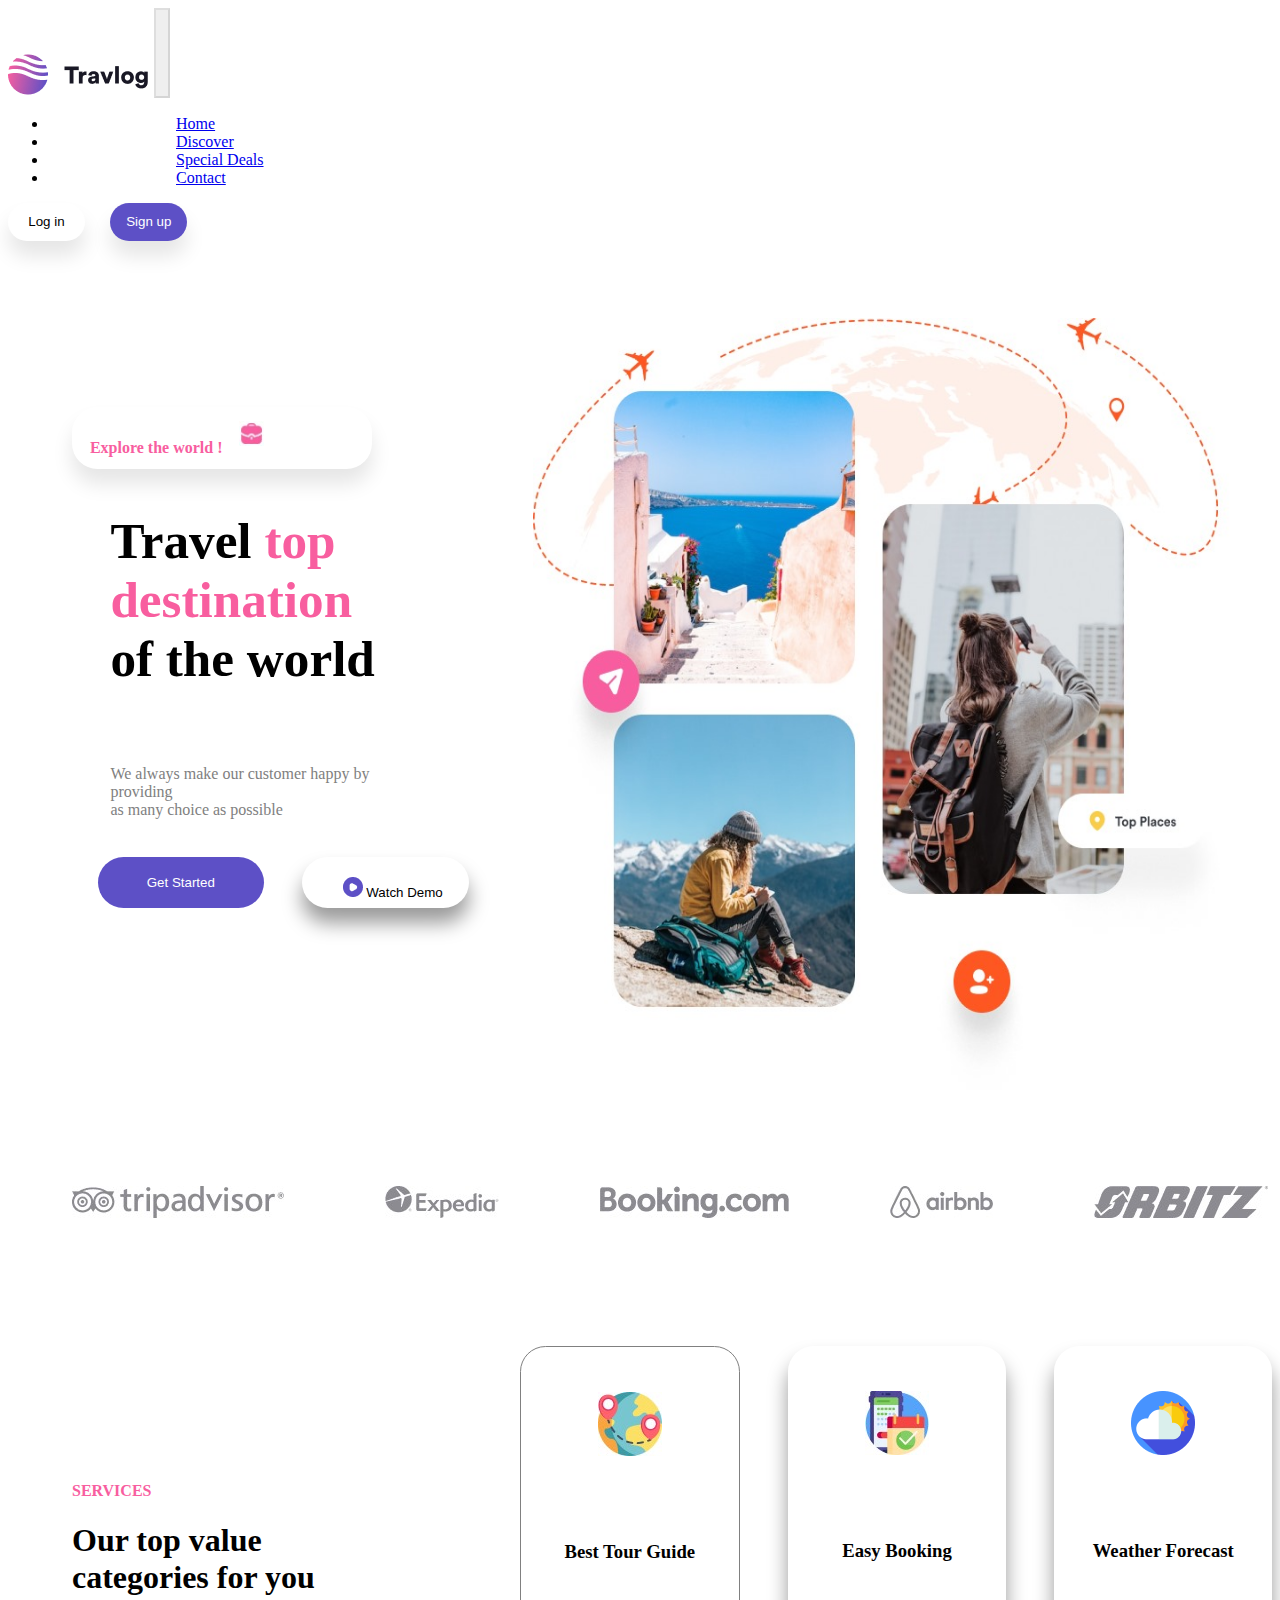
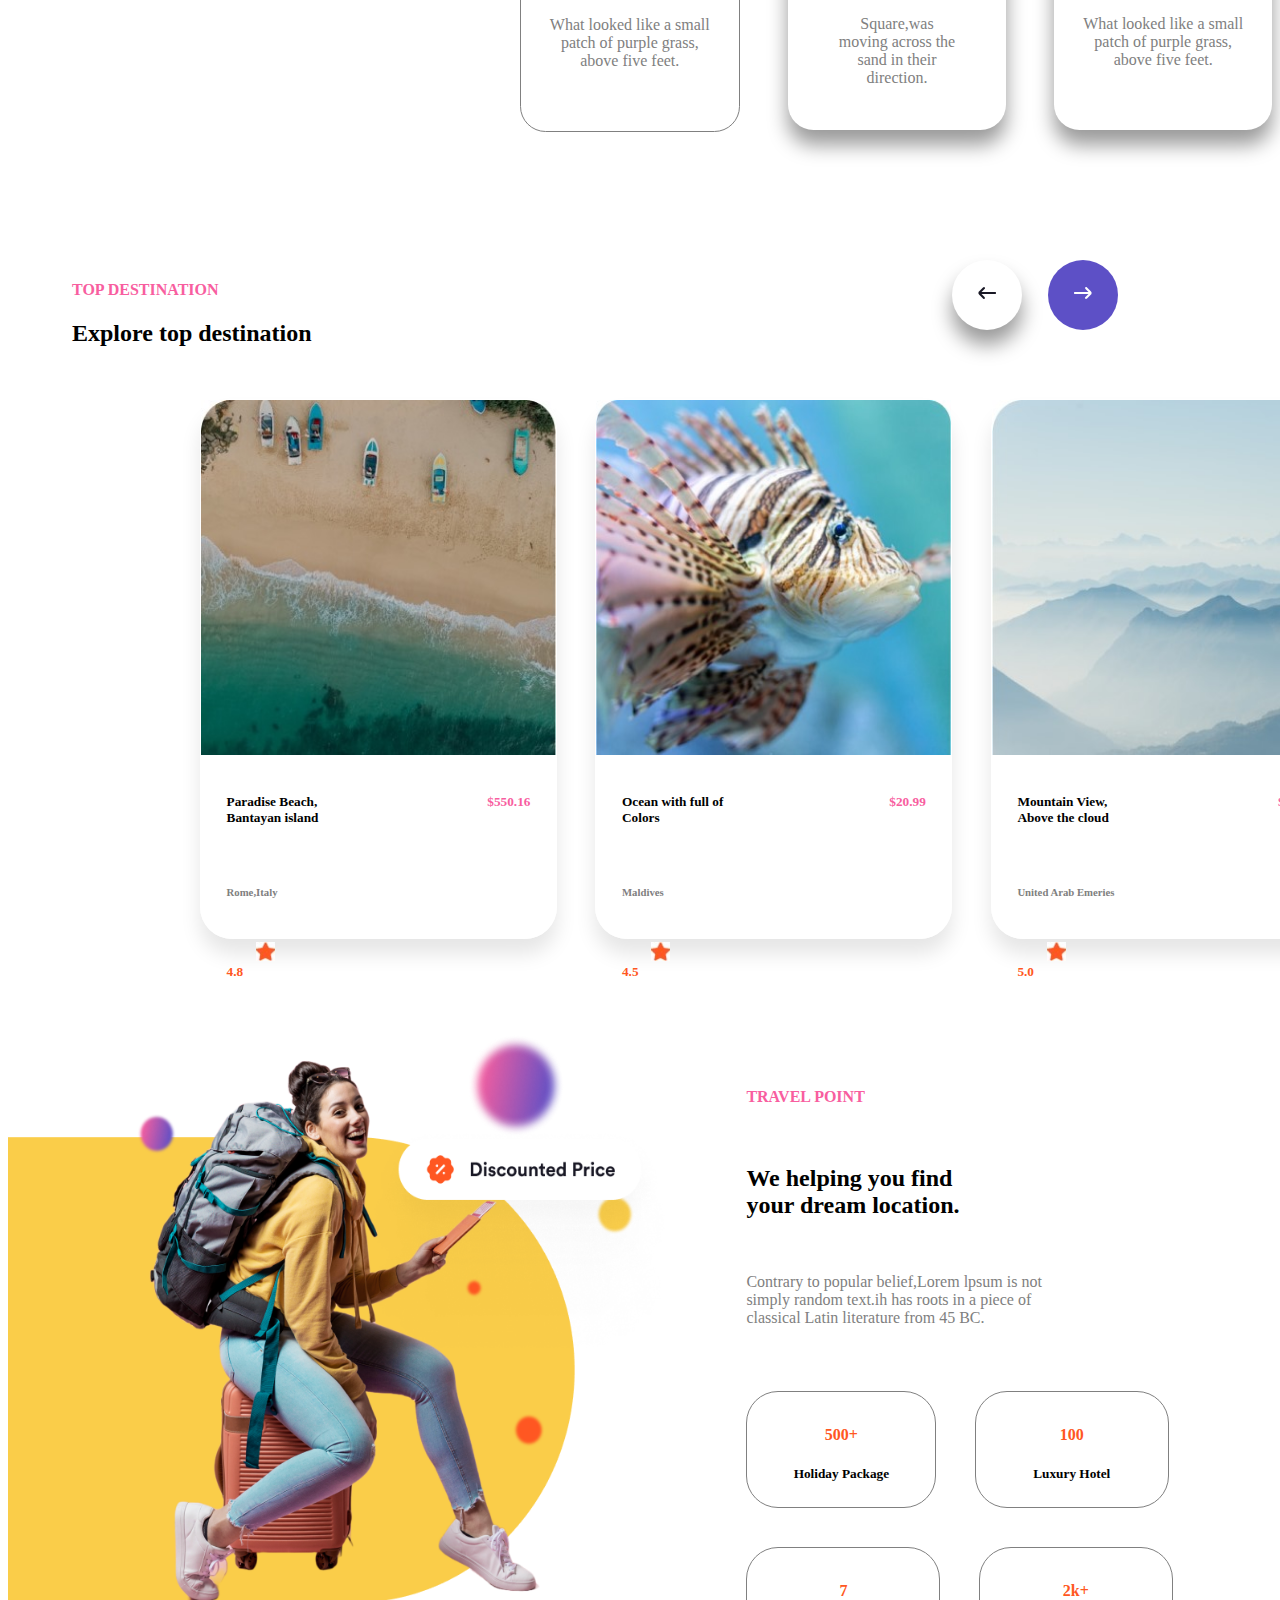
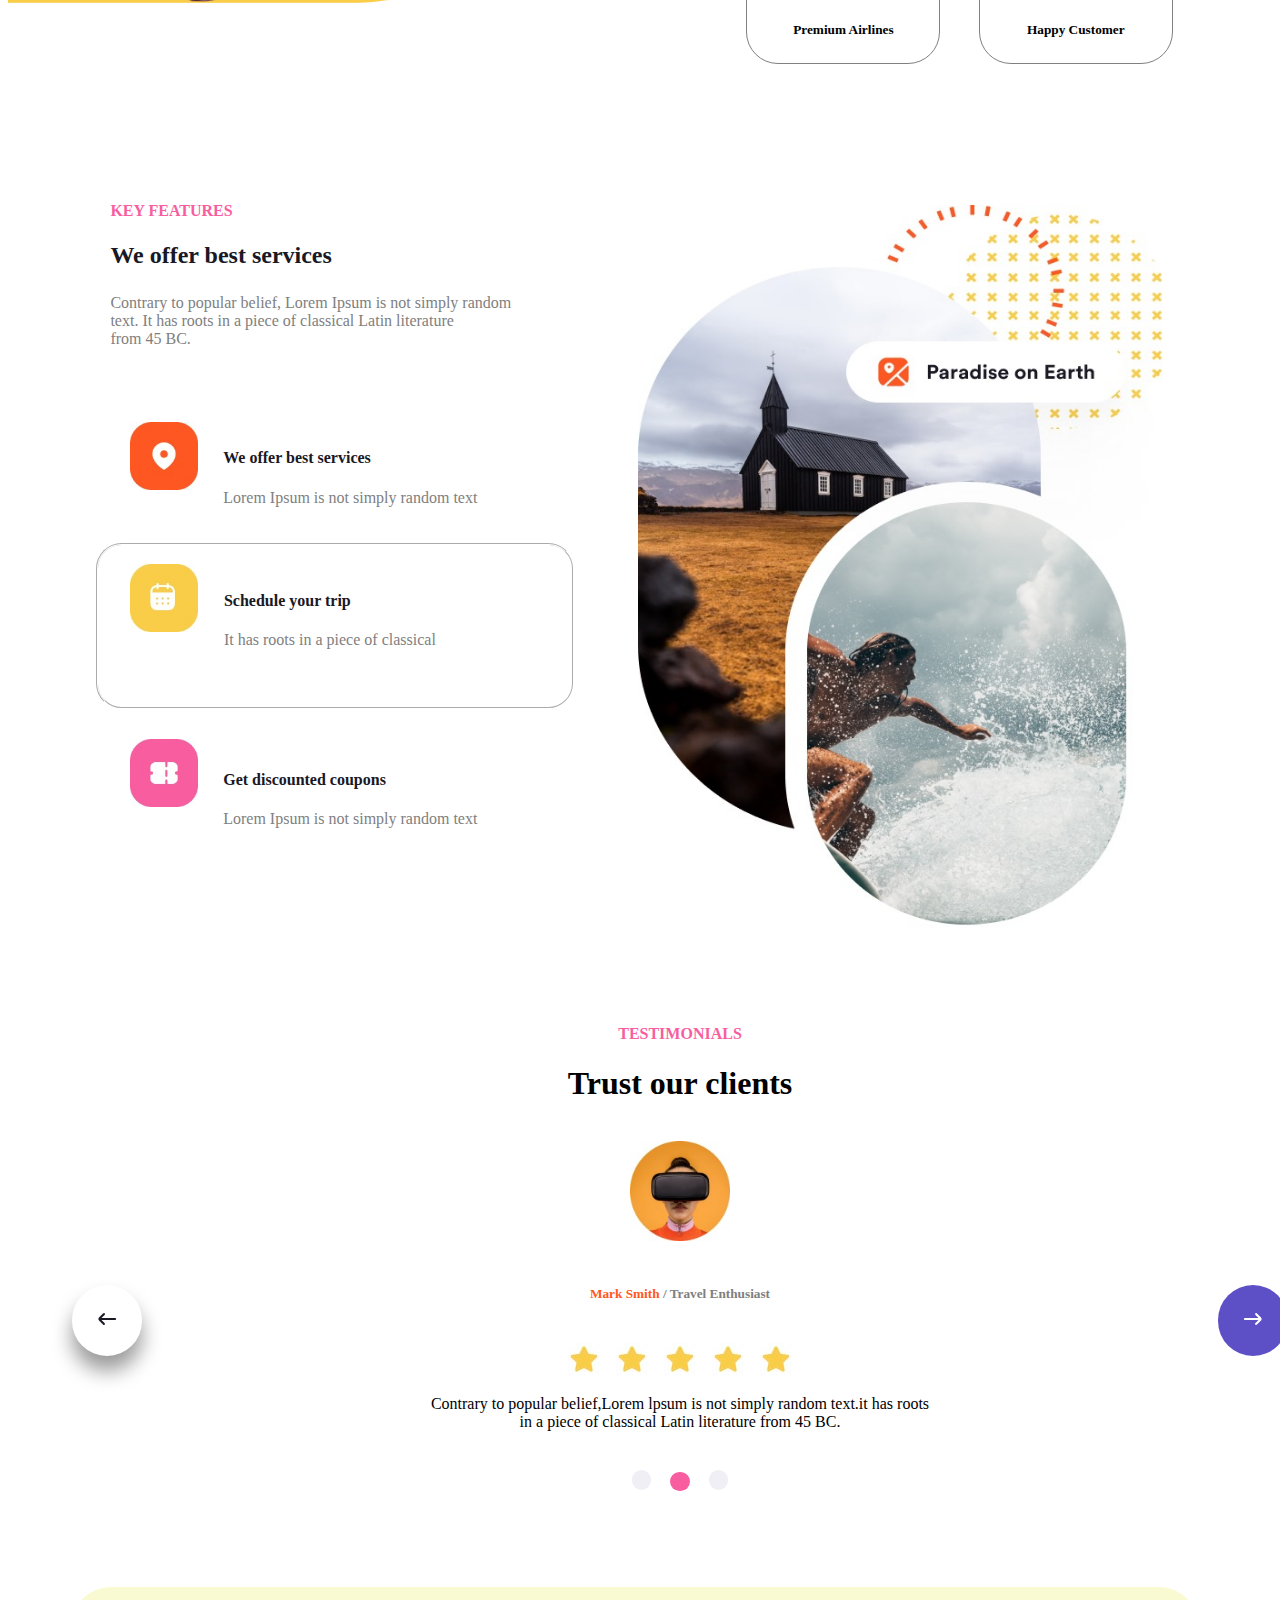
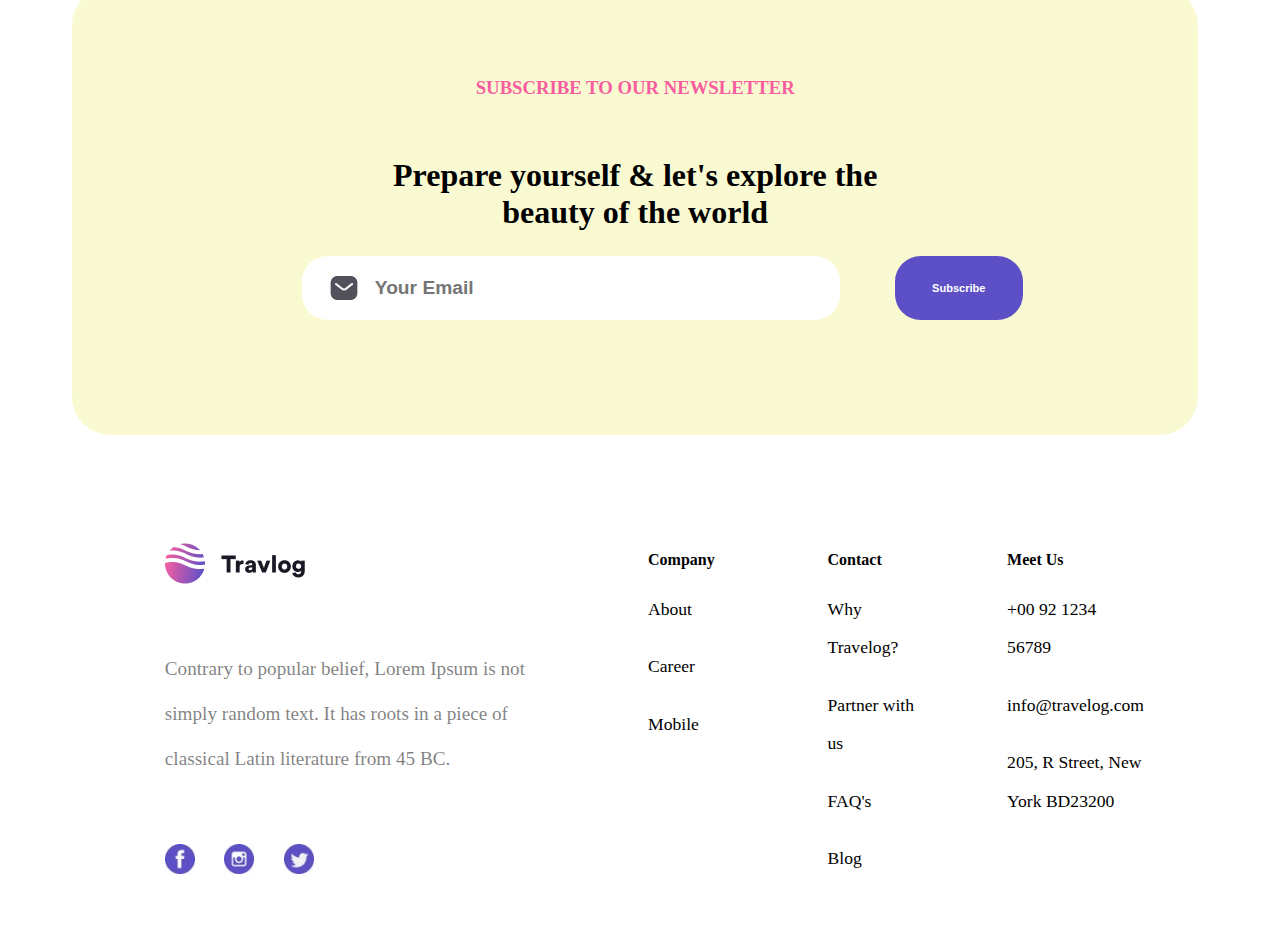
==== commit 7851581e: "html style" ====
--- a/index.html
+++ b/index.html
@@ -643,7 +643,7 @@
       </div>
     </div>
 
-    <div class="section3c" style="margin-top: 2.5vw; margin-left: 5vw; display:flex; gap:3vw;">
+    <div class="section3c" style="margin-top: 2.5vw; margin-left: 15vw; display:flex; gap:3vw;">
       <div class="section3d">
         <img src="image/top destination1.jpeg" height="355vw" width="355vw">
         <div class="section3d1">
--- a/style.css
+++ b/style.css
@@ -1,1463 +1,4 @@
- /* /* header {
-    background-color: white;
-    box-shadow: 0 2px 4px rgba(0, 0, 0, 0.1);
-}
-
-body{
-    overflow-x: hidden;
-}
-.navbar .logo {
-    display: flex;
-    align-items: center;
-    font-size: 24px;
-    font-weight: bold;
-    color: black;
-}
-
-.navbar .logo img {
-    height: 30px;
-    width: 30px;
-    background-color: #fff;
-}
-
-.navbar {
-    margin-left: 10px;
-    display: flex;
-    list-style: none;
-    justify-content: space-around;
-    align-items: center;
-    height: 100px;
-}
-
-.nav-links {
-    list-style: none;
-    padding: 0;
-    margin: 0;
-    display: flex;
-}
-
-.nav-links li {
-    margin: 0 20px;
-    padding-left: 25px;
-}
-
-.nav-links a {
-    text-decoration: none;
-    color: #333;
-    text-align: center;
-}
-
-nav a {
-    display: flex;
-    color: black;
-    text-decoration: none;
-    padding: 14px 20px;
-    float: left;
-}
-
-.rightside {
-    display: flex;
-    text-align: right;
-    margin-left: 350px;
-}
-
-.rightside a {
-    text-decoration: none;
-    margin-left: 20px;
-}
-
-.rightside .login {
-    margin-right: 20px;
-}
-
-.rightside .signup {
-    padding: 10px 20px;
-    background-color: #6c63ff;
-    color: #fff;
-    border-radius: 20px;
-}
-
-.rightside .signup:hover {
-    background-color: #5146ff;
-} 
-#buttonnav{
-    
-}
-
-
-
-#page1 {
-    display: flex;
-    margin-top: 100px;
-    margin-left: 50px;
-}
-
-
-
-.font1 {
-    margin-left: 10px;
-}
-
-.para {
-    margin-left: 10px;
-    font-size: 20px;
-}
-
-.box {
-    padding: 1px 20px;
-    margin-left: 10px;
-    background-color: #6c63ff;
-    color: #fff;
-    width: fit-content;
-    border-radius: 10px;
-}
-
-.box:hover {
-    background-color: #5146ff;
-}
-
-#text {
-    display: flex;
-}
-
-.content {
-    margin-left: 10%;
-    height: 500px;
-    width: 350px;
-    margin-right: 200px;
-}
-
-.continer {
-    display: flex;
-    align-items: center;
-    padding: 20px 40px;
-}
-
-.explore-logo {
-    height: 20px;
-    margin-right: 10px;
-    margin-left: 20px;
-}
-
-.explore-text {
-    font-size: 18px;
-    color: #b22222; 
-}
-
-.buttonpage1 {
-    display: flex;
-    gap: 20px;
-    margin-bottom: 40px;
-}
-
-.button a {
-    text-decoration: none;
-    padding: 15px 30px;
-    border-radius: 25px;
-    font-size: 16px;
-}
-
-.button .get-started {
-    background-color: blue;
-    color: white;
-}
-
-.button .watch-demo {
-    background-color: beige;
-    color: black;
-    border-radius: 20px;
-    box-shadow: 0 20px 40px rgba(0, 0, 0, 0.1);
-}
-
-.button .watch-demo a {
-    margin-left: 0;
-} 
-
-.travelimg {
-    height: fit-content;
-    display: flex;
-}
-
-.logosImg {
-    width: 100%;
-    margin-left: 74px;
-}
-
-#travel {
-    height: 512px;
-    display: flex;
-    margin-left: 100px;
-}
-
-#partner {
-    margin-left: 50px;
-    display: flex;
-    margin-top: 10px;
-    margin-bottom: 10px;
-
-}
-#partnerimg{
-    padding-left: 100px;
-}
-
-#page2 {
-    display: flex;
-    margin-top: 50px;
-    margin-left: 50px;
-    gap: 10px;
-}
-
-.firstcontent {
-
-    width: 350px;
-}
-
-#card1 {
-    text-align: center;
-    justify-content: center;
-    box-shadow: 0 20px 40px rgba(0, 0, 0, 0.1);
-    border-radius: 20px;
-    height: 400px;
-    width: 400px;
-    font-weight: bold;
-    gap: 10px;
-}
-
-#card1 h3 {
-    color: gray;
-}
-
-#page3 {
-    margin-left: 50px;
-    margin-top: 100px;
-}
-
-.button-container {
-    display: flex;
-    gap: 20px;
-    margin-left: 700px;
-}
-
-.button {
-    display: flex;
-    justify-content: center;
-    align-items: center;
-    width: 50px;
-    height: 50px;
-    border: none;
-    border-radius: 50%;
-    font-size: 24px;
-    cursor: pointer;
-    transition: box-shadow 0.3s ease;
-}
-
-.button.arrow-left {
-    background-color: #ffffff;
-    color: #000000;
-    box-shadow: 0 4px 6px rgba(0, 0, 0, 0.1);
-
-}
-
-.button.arrow-right {
-    background-color: #6200ea;
-    color: #ffffff;
-    box-shadow: 0 4px 6px rgba(0, 0, 0, 0.1);
-}
-/* .section3d{
-    height: 42vw;
-    border: 1px solid #fff;
-    border-radius: 2.5vw;
-    box-shadow: 0 15px 20px rgba(0, 0, 0, 0.1);
-  }
-  
-  .section3d1{
-    padding: 1vw 2vw;
-    display: flex;
-    justify-content: space-between;
-  }
-  
-  .section3d2{
-    display: flex;
-    gap: 1vw;
-    padding: 1.5vw 2vw;
-  }
-  
-  .section3e{
-    height: 42vw;
-    border: 1px solid #fff;
-    border-radius: 2.5vw;
-    box-shadow: 0 15px 20px rgba(0, 0, 0, 0.1);
-  }
-  
-  .section3e1{
-    padding: 1vw 2vw;
-    display: flex;
-    justify-content: space-between;
-  }
-  
-  .section3e2{
-    display: flex;
-    gap: 1vw;
-    padding: 1.5vw 2vw;
-  }
-  
-  .section3f{
-    height: 42vw;
-    border: 1px solid #fff;
-    border-radius: 2.5vw;
-    box-shadow: 0 15px 20px rgba(0, 0, 0, 0.1);
-  }
-  
-  .section3f1{
-    padding: 1vw 2vw;
-    display: flex;
-    justify-content: space-between;
-  }
-  
-  .section3f2{
-    display: flex;
-    gap: 1vw;
-    padding: 1.5vw 2vw;
-  } *n/
-.button:hover {
-    box-shadow: 0 6px 8px rgba(0, 0, 0, 0.2);
-}
-
-#page3textandimage {
-    display: flex;
-    margin-left: 100px;
-}
-
-#page3cardcontent{
-    display: flex;
-    gap: 190px;
-}
-
-#page3image {
-    margin-left: 500px;
-}
-
-#page3-2 {
-    display: flex;
-    align-items: center;
-    justify-content: space-evenly;
-}
-
-#body {
-    text-align: left;
-    justify-content: center;
-    box-shadow: 0 20px 40px rgba(0, 0, 0, 0.1);
-    border-radius: 20px;
-    height: 510px;
-    width: 400px;
-    font-weight: bold;
-}
-
-/* 
-@media (max-width: 320px) {
-    
-    /* body{
-        margin-left: 0px;
-    }
-        .travelimg img {
-            width: 100%;
-            height: auto;
-        }
-
-        #page1{
-            display:inline ;
-            text-align: center;
-        }
-
-        #rightsideimage{
-            display: none;
-        }
-
-        #mobileviewtop{
-            display: inline;
-            width: 320px;
-        }
-
-        #card1{
-            width: 320px;
-        }
-
-        #travel{
-            height: auto;
-            width: fit-content;
-        }
-
-        #page2{
-            display: inline;
-        }
-
-        #page3{
-            display: inline;
-        }
-
-        #page4{
-            display: inline;
-        }
-
-        #page5{
-            display: inline;
-        }
-
-        
-        
-    
-        #page2, #page3, #page4, #page5, #page6, #page7 {
-            padding: 20px;
-            display: inline;
-            width: 320px;
-        }
-
-        #partner img {
-            width: 100%;
-            height: auto;
-        }
-
-        #page3-2 {
-            display: flex;
-            flex-direction: column;
-            align-items: center;
-        }
-
-        #page3-2 #body {
-            width: 100%;
-            text-align: center;
-            margin-bottom: 20px;
-        }
-
-        footer .footer-content {
-            flex-direction: column;
-            align-items: center;
-            text-align: center;
-        }
-
-        footer .footer-links {
-            flex-direction: column;
-            align-items: center;
-        }
-
-        footer .footer-column {
-            margin-bottom: 20px;
-        }
-    } 
-
-    #desktopview{
-        display: none;
-    }
-
-    #p1content{
-        text-align: center;
-        flex-direction: column;
-    }
-    #buttonm{
-        display: inline;
-    }
-
-} *n/
-
-#body img {
-    height: 300px;
-    width: 400px;
-}
-
-#rating {
-    display: flex;
-    text-align: left;
-}
-
-#rating img {
-    display: flex;
-    height: 23px;
-    width: 23px;
-    justify-content: right;
-    
-    margin-left: 10px;
-}
-
-#page4 {
-    margin-left: 50px;
-    display: flex;
-    margin-top: 100px;
-}
-
-#mainimage4 {
-    height: 600px;
-    width: 700px;
-}
-
-#smallimage {
-    align-items: left;
-    height: 200px;
-    width: 200px;
-    margin-left: 600px;
-    margin-bottom: -100px;
-}
-
-#textcontent {
-    margin-left: 0;
-}
-
-#group1 {
-    display: flex;
-}
-
-#page4bodycard {
-    text-align: center;
-    justify-content: center;
-    box-shadow: 0 10px 20px rgba(0, 0, 0, 0.1);
-    border-radius: 20px;
-    height: 165px;
-    width: 315px;
-    font-weight: bold;
-    padding-top: 1px;
-    padding-bottom: 1px;
-    margin-right: 10px;
-    margin-top: 10px;
-}
-
-#page5 {
-    display: flex;
-    margin-left: 50px;
-    margin-top: 50px;
-}
-
-#page5imageandcontent {
-    display: flex;
-}
-
-#imageandcontent {
-    display: flex;
-}
-
-#image3 {
-    height: 150px;
-    width: 120px;
-    margin-right: 10px;
-}
-
-#image2 {
-    height: 130px;
-    width: 120px;
-    margin-right: 10px;
-}
-
-#image1 {
-    height: 130px;
-    width: 120px;
-    margin-right: 10px;
-}
-
-#mainimage {
-    height: 700px;
-    width: 600px;
-    margin-left: 10px;
-    margin-top: 100px;
-}
-
-#page6 {
-    text-align: center;
-    align-items: center;
-    justify-content: center;
-    overflow: hidden;
-    margin-left: 50px;
-    margin-top: 100px;
-}
-.container-button-page6 {
-    width: 100%;
-    height: 100%;
-    display: flex;
-    
-    
-    
-}
-
-.button-wrapper {
-    position: absolute;
-    bottom: 20%;
-    display: flex;
-   
-   
-}
-
-.round-button {
-    width: 50px;
-    height: 50px;
-    border-radius: 50%;
-    background-color: #ff3366; 
-    border: none;
-    cursor: pointer;
-    outline: none;
-   
-}
-.page6button{
-    display: flex;
-}
-
-
-#page7 {
-    align-items: center;
-    justify-content: center;
-    margin-top: 100px;
-    margin-left: 50px;
-    margin-right: 100px;
-    background-color: #FADBD8;
-    border-radius: 20px;
-    padding-bottom: 100px;
-    padding-left: 100px;
-    padding-right: 100px;
-    padding-top: 1px;
-    text-align: center;
-}
-
-#page7maincontent {
-    text-align: left;
-}
-
-#emailnewsletter {
-    text-align: left;
-}
-
-#email {
-    display: flex;
-}
-
-#emailnewsletter {
-    display: flex;
-    align-items: center;
-    padding: 10px;
-    border-radius: 25px;
-}
-
-
-#emailboxcontent{
-    display: flex;
-    border: none;
-    padding-top: 10px;
-    
-    padding-left: 20px;
-    padding-right: 100px;
-    border-radius: 25px;
-    margin-right: 30px;
-    width: 600px;
-    outline: none;
-    background-color: #FFFFFF;
-}
- 
-#emailimage{
-    width: 50px;
-    height: 50px;
-    justify-content: center;
-}
-
-.emailfont{
-    padding-left: 10px;
-}
-.Subscribebutton {
-    background-color: #6A4FF0;
-    color: white;
-    border: none;
-    padding-top: 20px;
-    padding-bottom: 20px;
-    padding-left: 65px;
-    padding-right: 65px;
-    border-radius: 25px;
-    text-decoration: none;
-}
-.section7a{
-    text-align: center;
-}
-
-/* Footer Styles */
-footer {
-    
-    padding: 40px 0;
-    text-align: left;
-    margin-left: 50px;
-}
-
-.footer-content {
-    display: flex;
-    justify-content: space-around;
-    flex-wrap: wrap;
-    padding: 0 20px;
-}
-
-.footer-logo img {
-    width: 50px;
-    margin-right: 10px;
-}
-
-#footerimage{
-    margin-top: 50px;
-}
-
-.footer-links {
-    display: flex;
-    flex-wrap: wrap;
-}
-
-.footer-column {
-    margin: 0 20px;
-    list-style: none;
-}
-
-.footer-column h3 {
-    margin-bottom: 10px;
-}
-
-.footer-column ul {
-    list-style: none;
-    padding: 0;
-}
-
-.footer-column ul li {
-    margin-bottom: 5px;
-}
-
-.footer-column ul li a {
-    text-decoration: none;
-    color: #333;
-}
-
-.footer-column ul li a:hover {
-    text-decoration: underline;
-}
-
-.footer-bottom {
-    text-align: center;
-    padding: 20px;    
-}
-
-/* .toggle-button {
-    display: none;
-    
-    color: black;
-    border: none;
-    padding: 5px 10px;
-    margin-top: 5px;
-    cursor: pointer;
-} *n/
-
-.toggle-checkbox {
-    display: none;
-}
-
-.toggle-label {
-    
-    cursor: pointer;
-}
-
-.toggle-label h3 {
-    display: inline;
-    margin-right: 10px;
-}
-
-#dropdowninfooter{
-    display: none;
-}
-
-
-#movileview{
-    display: none;
-}
-
-@media (max-width:426px){
-    body{
-        overflow-x: hidden;
-        width: 370px;
-    }
-
-    #buttonnav{
-        display:inline-grid;
-    }
-    
-    #page1{
-        flex-direction: column-reverse;
-        width: 370px;
-        margin-left: 10px;
-        text-align: center;
-        margin-top: 10px;
-    }
-    .continer{
-        border-radius: 20px;
-        box-shadow: 0 5px 15px rgba(0, 0, 0, 0.1);
-        width: 300px;  
-        height: 10px;
-        margin-bottom: 10px;
-        margin-left: 30px;
-        padding-left: 50px;
-        align-items: center;
-        text-align: center; 
-    }
-    #leftside{
-        width: 370px;
-        margin-left: -5px;
-    }
-    #rightsideimage{
-        width: 370px;
-        margin-left: 10px;
-    }
-    #travel{
-        width: 315px;
-        margin-left: 0px;
-        overflow: hidden;
-        height: 412px;
-    }
-    .buttonpage1{
-        flex-direction: column;
-        width: 312px;
-        margin-left: 20px;
-    }
-    .removebrmobile{
-        display: none;
-    }
-    .para{
-        font-size: 13px;
-    }
-
-    #partner
-    {
-        display: inline;
-        justify-content: center;
-        align-items: center;
-        text-align: center;
-        margin-left: 20px;
-        padding-left: 20px;
-    }
-    #firstpart{
-        display: flex;
-        justify-content: space-between;
-        margin-left: 20px;
-        gap: 10px;
-    }
-    #firstpart>img{
-        height: auto;
-        width: 100px;
-    }
-    #secondpart{
-        margin-left: 20px;
-    }
-    #secondpart>img{
-        height: auto;
-        width: 100px;
-        margin-left: 8px;
-    }
-
-    #page2{
-        text-align: center;
-        justify-content: center;
-        flex-direction: column;
-       
-        margin-top: 50px;
-    }
-    #card1{
-        margin-left: -40px;
-        width: 370px;
-        border-radius: 20px;
-        border-style: groove;
-        margin-bottom: 10px;
-        box-shadow: none;
-    }
-    .firstcontent{
-        margin-left: -40px;
-        width: 370px;
-    }
-   
-    .firstcontent>h1{
-        width: 321px;
-        
-        
-    }
-
-    #page3{
-        text-align: center;
-        margin-left: 10px;
-    }
-    #page3textandimage{
-        margin-left: 10px;
-        flex-direction: column;
-    }
-    #page3text{
-        width: 321px;
-    }
-    .button-container {
-        flex-direction: row;
-        gap: 220px;
-        margin-left: 10px;
-        margin-bottom: 15px;
-    }
-    .button {
-        width: 10vw;
-        height: 10vw;
-        font-size: 20px;
-    }
-    h1 {
-        font-size: 1.5em;
-        margin: 0 10px;
-    }
-    #page3-2{
-        flex-direction: column;
-        text-align: center;
-        
-        width: 370px;
-    }
-    .money{
-        flex-direction: column-reverse;
-    }
-    #body{
-        width: 370px;
-        margin-bottom: 15px;
-        border-radius: 20px;
-        box-shadow: none;
-        border-style: groove;
-        
-    }
-    #bodycontent{
-        padding-left: 15px;
-    }
-    #body>img{
-        width: 365px;
-    }
-    #page3cardcontent{
-        flex-direction: column-reverse;
-        gap: 0;
-        
-    }
-
-    #page4{
-        flex-direction: column;
-        justify-content: center;
-        text-align: center;
-        margin-left: 10px;
-    }
-    #mainimage4{
-        width: 370px;
-        height: fit-content;
-        margin-left: 0;
-        margin-bottom: 20px;
-    }
-    #group1{
-        display: inline;
-        width: 370px;
-    }
-
-    #page5{
-        flex-direction: column-reverse;
-        text-align: center;
-    }
-    #mainimage{
-        width: 365px;
-        height: fit-content;
-        margin-bottom: 20px;
-    }
-    #imageandcontent{
-        flex-direction: column;
-        text-align: left;
-        justify-content: center; 
-        margin-bottom: 10px; 
-    }
-    #imageandcontent>img{
-        height: 60px;
-        width: 75px;
-    }
-    #page5content>h1{
-        font-size: 20px;
-    }
-    .image3{
-        height: 10px;
-    }
-
-    #page6{
-        flex-direction: column;
-        text-align: center;
-        justify-content: center;
-        margin-top: 0%;
-       
-    }
-    .button_container {
-        display: flex;
-        gap: 180px;
-        margin-left: 10px;
-        margin-bottom: 15px;
-    }
-
-    .button {
-        width: 10vw;
-        height: 10vw;
-        font-size: 20px;
-    }
-
-    h1 {
-        font-size: 1.5em;
-        margin: 0 10px;
-    }
-
-    #page7{
-        flex-direction: column;
-        text-align: center;
-        width: 370px;
-    }
-    #pag7maincontent{
-        width: fit-content;
-    }
-    
-    #pg7maincontent{
-        display: inline;
-    }
-    #emailnewsletter{
-        width: 370px;
-        display: inline;
-    }
-    #emailboxcontent{
-        width: 370px;
-        padding-right:0%;
-        overflow: hidden;
-        display: flex;
-    }
-
-    .section7{
-        margin-top: 30vw;
-        height: 110vw;
-        width: 100vw;
-        border-radius: 3vw;
-      }
-      .section7a>h3{
-        margin-top: 10vw;
-        font-size: 5.5vw;
-        width: 70vw;
-        text-align: center;
-        margin-left: 15vw;
-      }
-      .section7a>h1{
-        font-size: 8vw;
-        width: 75vw;
-        margin-left: 14vw;
-        text-align: center;
-        margin-top: 7vw;
-      }
-      .section7b{
-        margin-top: 8vw;
-        margin-left: 7vw;
-        flex-direction: column;
-        height: 15vw;
-        width:86vw ;
-        border-radius: 3vw;
-      }
-      .section7b1>img{
-        height: 8vw;
-        width: 10vw;
-        margin-top: 3vw;
-      }
-      .section7b1>input[type="email"]{
-        font-size: 5vw;
-        gap: 2vw;
-        padding: 2vw 0 0 3vw;
-      }
-      .section7c{
-        margin-top: 10vw;
-      }
-      .section7c>button{
-        background-color: #5D50C6;
-        height: 12vw;
-        width: 80vw;
-        border-radius: 3vw;
-        margin-left: -22vw;
-      }
-   
-    /* .footer-links {
-        display: block;
-    }
-    .footer-column {
-        margin-bottom: 10px;
-    }
-    .footer-column ul {
-        display: none;
-    }
-    .footer-column.active ul {
-        display: block;
-    }
-    .footer-column h3 {
-        cursor: pointer;
-    }
-    .toggle-button {
-        display: inline-block;
-    }
-    .footer-column h3 {
-        display: inline;
-    } *n/
-
-    .footer-links {
-        display: block;
-    }
-    .footer-column {
-        margin-bottom: 10px;
-    }
-    .footer-column ul {
-        display: none;
-    }
-    .toggle-checkbox:checked + .toggle-label + ul {
-        display: block;
-    }
-    .toggle-label {
-        display: inline-block;
-    }
-    #dropdowninfooter{
-        display: flex;
-    }
-}
-
-
-/* @media (max-width:375px){
-    body{
-        overflow-x: hidden;
-        width: 370px;
-    }
-
-    #buttonnav{
-        display:inline-grid;
-    }
-    #page1{
-        flex-direction: column-reverse;
-        width: 370px;
-        margin-left: 10px;
-        text-align: center;
-        margin-top: 10px;
-    }
-    .continer{
-        border-radius: 20px;
-        box-shadow: 0 5px 15px rgba(0, 0, 0, 0.1);
-        width: 300px;  
-        height: 10px;
-        margin-bottom: 10px;
-        margin-left: 30px;
-        padding-left: 50px;
-        align-items: center;
-        text-align: center; 
-    }
-    #leftside{
-        width: 370px;
-        margin-left: -5px;
-    }
-    #rightsideimage{
-        width: 370px;
-        margin-left: 10px;
-    }
-    #travel{
-        width: 370px;
-        margin-left: 0px;
-        overflow: hidden;
-        height: 412px;
-    }
-    .buttonpage1{
-        flex-direction: column;
-        width: 312px;
-        margin-left: 20px;
-    }
-    .removebrmobile{
-        display: none;
-    }
-    .para{
-        font-size: 13px;
-    }
-
-    #partner
-    {
-        display: inline;
-        justify-content: center;
-        align-items: center;
-        text-align: center;
-        margin-left: 20px;
-        padding-left: 20px;
-    }
-    #firstpart{
-        display: flex;
-        justify-content: space-between;
-        margin-left: 20px;
-        gap: 10px;
-    }
-    #firstpart>img{
-        height: auto;
-        width: 100px;
-    }
-    #secondpart{
-        margin-left: 20px;
-    }
-    #secondpart>img{
-        height: auto;
-        width: 100px;
-        margin-left: 8px;
-    }
-
-    #page2{
-        text-align: center;
-        justify-content: center;
-        flex-direction: column;
-       
-        margin-top: 50px;
-    }
-    #card1{
-        margin-left: -40px;
-        width: 370px;
-        border-radius: 20px;
-        border-style: groove;
-        margin-bottom: 10px;
-        box-shadow: none;
-    }
-    .firstcontent{
-        margin-left: -40px;
-        width: 370px;
-    }
-   
-    .firstcontent>h1{
-        width: 321px;
-        
-        
-    }
-
-    #page3{
-        text-align: center;
-        margin-left: 10px;
-    }
-    #page3textandimage{
-        margin-left: 10px;
-        flex-direction: column;
-    }
-    #page3text{
-        width: 321px;
-    }
-    .button-container {
-        flex-direction: row;
-        gap: 220px;
-        margin-left: 10px;
-        margin-bottom: 15px;
-    }
-    .button {
-        width: 10vw;
-        height: 10vw;
-        font-size: 20px;
-    }
-    h1 {
-        font-size: 1.5em;
-        margin: 0 10px;
-    }
-    #page3-2{
-        flex-direction: column;
-        text-align: center;
-        
-        width: 370px;
-    }
-    .money{
-        flex-direction: column-reverse;
-    }
-    #body{
-        width: 370px;
-        margin-bottom: 15px;
-        border-radius: 20px;
-        box-shadow: none;
-        border-style: groove;
-        
-    }
-    #bodycontent{
-        padding-left: 15px;
-    }
-    #body>img{
-        width: 315px;
-    }
-    #page3cardcontent{
-        flex-direction: column-reverse;
-        gap: 0;
-        
-    }
-
-    #page4{
-        flex-direction: column;
-        justify-content: center;
-        text-align: center;
-        margin-left: 10px;
-    }
-    #mainimage4{
-        width: 370px;
-        height: fit-content;
-        margin-left: 0;
-        margin-bottom: 20px;
-    }
-    #group1{
-        display: inline;
-        width: 370px;
-    }
-
-    #page5{
-        flex-direction: column-reverse;
-        text-align: center;
-    }
-    #mainimage{
-        width: 370px;
-        height: fit-content;
-        margin-bottom: 20px;
-    }
-    #imageandcontent{
-        flex-direction: column;
-        text-align: left;
-        justify-content: center; 
-        margin-bottom: 10px; 
-    }
-    #imageandcontent>img{
-        height: 60px;
-        width: 75px;
-    }
-    #page5content>h1{
-        font-size: 20px;
-    }
-    .image3{
-        height: 10px;
-    }
-
-    #page6{
-        flex-direction: column;
-        text-align: center;
-        justify-content: center;
-        margin-top: 0%;
-       
-    }
-    .button_container {
-        display: flex;
-        gap: 180px;
-        margin-left: 10px;
-        margin-bottom: 15px;
-    }
-
-    .button {
-        width: 10vw;
-        height: 10vw;
-        font-size: 20px;
-    }
-
-    h1 {
-        font-size: 1.5em;
-        margin: 0 10px;
-    }
-
-    /* #page7{
-        flex-direction: column;
-        text-align: center;
-        width: 370px;
-    }
-    #pag7maincontent{
-        width: fit-content;
-    }
-    
-    #pg7maincontent{
-        display: inline;
-    }
-    #emailnewsletter{
-        width: 370px;
-        display: inline;
-    }
-    #emailboxcontent{
-        width: 370px;
-        padding-right:0%;
-        overflow: hidden;
-        display: flex;
-    } */
-    /* .section7{
-        margin-top: 30vw;
-        height: 110vw;
-        width: 100vw;
-        border-radius: 3vw;
-      }
-      .section7a>h3{
-        margin-top: 10vw;
-        font-size: 5.5vw;
-        width: 70vw;
-        text-align: center;
-        margin-left: 15vw;
-      }
-      .section7a>h1{
-        font-size: 8vw;
-        width: 75vw;
-        margin-left: 14vw;
-        text-align: center;
-        margin-top: 7vw;
-      }
-      .section7b{
-        margin-top: 8vw;
-        margin-left: 7vw;
-        flex-direction: column;
-        height: 15vw;
-        width:86vw ;
-        border-radius: 3vw;
-      }
-      .section7b1>img{
-        height: 8vw;
-        width: 10vw;
-        margin-top: 3vw;
-      }
-      .section7b1>input[type="email"]{
-        font-size: 5vw;
-        gap: 2vw;
-        padding: 2vw 0 0 3vw;
-      }
-      .section7c{
-        margin-top: 10vw;
-      }
-      .section7c>button{
-        background-color: #5D50C6;
-        height: 12vw;
-        width: 80vw;
-        border-radius: 3vw;
-        margin-left: -22vw;
-      } */
-   
-    /* .footer-links {
-        display: block;
-    }
-    .footer-column {
-        margin-bottom: 10px;
-    }
-    .footer-column ul {
-        display: none;
-    }
-    .footer-column.active ul {
-        display: block;
-    }
-    .footer-column h3 {
-        cursor: pointer;
-    }
-    .toggle-button {
-        display: inline-block;
-    }
-    .footer-column h3 {
-        display: inline;
-    } */
-
-    /* .footer-links {
-        display: block;
-    }
-    .footer-column {
-        margin-bottom: 10px;
-    }
-    .footer-column ul {
-        display: none;
-    }
-    .toggle-checkbox:checked + .toggle-label + ul {
-        display: block;
-    }
-    .toggle-label {
-        display: inline-block;
-    }
-    #dropdowninfooter{
-        display: flex;
-    }
-}
-
-
- */  
-/* 
- @import url("https://fonts.googleapis.com/css2?family=Poppins:ital,wght@0,100;0,200;0,300;0,400;0,500;0,600;0,700;0,800;0,900;1,100;1,200;1,300;1,400;1,500;1,600;1,700;1,800;1,900&display=swap");
+@import url("https://fonts.googleapis.com/css2?family=Poppins:ital,wght@0,100;0,200;0,300;0,400;0,500;0,600;0,700;0,800;0,900;1,100;1,200;1,300;1,400;1,500;1,600;1,700;1,800;1,900&display=swap");
 
 html,body{
   height: 100px;
@@ -1468,6 +9,10 @@
   height: 100%;
   width: 100%;
   position: relative;
+}
+
+.tablet_nav{
+  display: none;
 }
 
 .btn{
@@ -2011,6 +556,37 @@
   border-radius: 2vw; 
   margin-left:20vw;
 }
+.section1d>img{
+  height:800px;
+  width:700px;
+}
+.section3b{
+  display: flex; 
+  gap:2vw;
+}
+
+.section4{
+  display: flex; 
+  margin-top:7vw;
+}
+.rpage5>img{
+  width:630px;
+  height:740px;
+}
+.line3>img{
+  height:68px; 
+  width:68px;
+}
+.line5>img{
+  height:68px; 
+  width:68px;
+}
+.line7>img{
+  height:68px; 
+  width:68px;
+}
+
+
 
 @media (min-width:320px) and (max-width:430px) {
 
@@ -2092,1248 +668,6 @@
     display: none;
   }
 
-  .p1{
-    display: none;
-  }
-
-  .section1b>p{
-    width: 102vw;
-    font-size: 4vw;
-    text-align: center;
-    margin-left: -6vw;
-    margin-top: -4vw;
-  }
-
-  .section1c{
-    flex-direction: column;
-  }
-
-  .btn3 button{
-    width: 90vw;
-    height: 10vw;
-    border-radius: 5vw;
-    background-color: #5D50C6;
-  }
-
-  .btn5 button{
-    margin-top: 10px;
-    width: 90vw;
-    height: 10vw;
-    border-radius: 5vw;
-    background-color: #fff
-  }
-
-  .section1e{
-    margin-top: 8vw;
-    flex-direction: column;
-  }
-  .section1e1{
-    display: flex;
-    gap: 5vw;
-  }
-  .section1e1>img{
-    height: 7vw;
-    width: 27vw;
-  }
-
-  .section1f{
-    margin-left: 12vw;
-    display: flex;
-    gap: 7vw;
-  }
-  .section1f>img{
-    height: 7vw;
-    width: 27vw; 
-  }
-
-  .section2{
-    flex-direction: column;
-    text-align: center;
-    margin: -3vw;
-  }
-
-  .section2a>h4{
-    font-size: 4.5vw;
-  }
-
-  .section2a>h1{
-    font-size: 7vw;
-    width:80vw;
-    margin-left: 10vw;
-    text-align: center;
-  }
-  .section2b{
-    flex-direction: column;
-  }
-  .card1{
-    margin-top: 4vw;
-    margin-left: -5vw;
-    width: 90vw;
-    height: 55vw;
-    border-radius: 3vw;
-    text-align: center;
-  }
-  .card1>h3{
-    font-size: 6vw;
-    padding-top: 2vw;
-  }
-  .card1>img{
-    height: 15vw;
-    width: 15vw;
-    align-items: center;
-  }
-  .card1>p{
-    width: 75vw;
-    padding-left: 17vw;
-    font-size: 4vw;
-    padding-top: 3.5vw;
-  }
-
-  .card2{
-    margin-top: 4vw;
-    margin-left: -5vw;
-    width: 90vw;
-    height: 55vw;
-    border-radius: 3vw;
-    text-align: center;
-    box-shadow: 0 15px 20px rgba(0, 0, 0, 0.4);
-  }
-  .card2>h3{
-    font-size: 6vw;
-  }
-  .card2>img{
-    height: 15vw;
-    width: 15vw;
-    align-items: center;
-  }
-  .card2>p{
-    width: 75vw;
-    padding-left: 17vw;
-    font-size: 4vw;
-    padding-top: 3.5vw;
-  }
-  .card3{
-    margin-top: 4vw;
-    margin-left: -5vw;
-    width: 90vw;
-    height: 55vw;
-    border-radius: 3vw;
-    text-align: center;
-  }
-  .card3>h3{
-    font-size: 6vw;
-  }
-  .card3>img{
-    height: 15vw;
-    width: 15vw;
-    align-items: center;
-  }
-  .card3>p{
-    width: 75vw;
-    padding-left: 17vw;
-    font-size: 4vw;
-    padding-top: 3.5vw;
-  }
-  .section3{
-    flex-direction: column;
-  }
-  .section3a>h4{
-    margin-top: 9vw;
-    font-size: 4.5vw;
-    text-align: center;
-  }
-  .section3a>h2{
-    margin-top: 2vw;
-    text-align: center;
-    font-size: 7vw;
-  }
-  .section3b{
-    margin-top: -45vw;
-  }
-  .btn6 button{
-    border: none;
-    background-color: #fff;
-    border-radius: 50%;
-    text-align: center;
-    border: 6px #000;
-    height: 15vw;
-    width: 15vw;
-  }
-  .btn7 button{
-    border: none;
-    background-color: #5D50C6;
-    border-radius: 50%;
-    text-align: center;
-    box-shadow: 0 15px 20px rgba(0, 0, 0, 0.4);
-    height: 15vw;
-    width: 15vw;
-    margin-left: 58vw;
-  }
-  .section3c{
-    flex-direction: column;
-  }
-  .section3d>img{
-    margin:  0 0 1vw;
-    height: 70vw;
-    width: 88vw;
-  }
-  .section3d{
-    margin-top: 5vw;
-    border-radius: 2.5vw;
-    height:115vw ;
-    width: 88vw;
-  }
-  .section3d1{
-    flex-direction: column-reverse;
-  }
-  .section3d1>h5{
-    padding-left: 5vw;
-    font-size: 4.8vw;
-    width: 65vw;
-  }
-  .section3d>h6{
-    margin-left:5vw;
-    font-size: 4.4vw;
-  }
-  .section3d2>h5{
-    margin-left: 5vw;
-    font-size: 4.8vw;
-  }
-  .section3d2>img{
-    margin-left: 1vw;
-  }
-  .section3e{
-    margin-top: 5vw;
-    border-radius: 2.5vw;
-    height:115vw ;
-    width: 88vw;
-  }
-  .section3e>img{
-    margin:  0 0 1vw;
-    height: 70vw;
-    width: 88vw;
-  }
-  .section3e1{
-    flex-direction: column-reverse;
-  }
-  .section3e1>h5{
-    padding-left: 5vw;
-    font-size: 4.8vw;
-    width: 65vw;
-  }
-  .section3e>h6{
-    margin-left:5vw;
-    font-size: 4.4vw;
-  }
-  .section3e2>h5{
-    margin-left: 5vw;
-    font-size: 4.8vw;
-  }
-  .section3e2>img{
-    margin-left: 1vw;
-  }
-  .section3f{
-    margin-top: 5vw;
-    border-radius: 2.5vw;
-    height:115vw ;
-    width: 88vw;
-  }
-  .section3f>img{
-    margin:  0 0 1vw;
-    height: 70vw;
-    width: 88vw;
-  }
-  .section3f1{
-    flex-direction: column-reverse;
-  }
-  .section3f1>h5{
-    padding-left: 5vw;
-    font-size: 4.8vw;
-    width: 65vw;
-  }
-  .section3f>h6{
-    margin-left:5vw;
-    font-size: 4.4vw;
-  }
-  .section3f2>h5{
-    margin-left: 5vw;
-    font-size: 4.8vw;
-  }
-  .section3f2>img{
-    margin-left: 1vw;
-  }
-  .section4{
-    flex-direction: column;
-    margin-left: 5vw;
-  }
-  .section4a>img{
-    height: 80vw;
-    width: 100vw;
-  }
-  .section4c>h4{
-    text-align: center;
-    margin-left: 30vw;
-    font-size: 4.5vw;
-    width: 30vw;
-  }
-  .section4c>h2{
-    font-size: 7vw;
-    margin-left: vw;
-    width: 85vw;
-    text-align: center;
-    margin-top: -5vw;
-  }
-  .section4c>p{
-    font-size: 3.5vw;
-    text-align: center;
-    width: 75vw;
-    margin: 4vw;
-  }
-  .section4d{
-    margin-left: -3vw;
-    flex-direction: column;
-  }
-  .section4d1{
-    height: 30vw;
-    width: 90vw;
-    border-radius: 5vw;
-  }
-  .section4d1>h4{
-    margin-top: 5vw;
-    font-size: 7vw;
-  }
-  .section4d1>h5{
-    margin-left: 20vw;
-    width: 50vw;
-  }
- 
-  .section4d2{
-    margin-top: 3vw;
-    height: 30vw;
-    width: 90vw;
-    border-radius: 5vw;
-  }
-  .section4d2>h4{
-    margin-top: 5vw;
-    font-size: 7vw;
-  }
-  .section4d2>h5{
-    margin-left: 20vw;
-    width: 50vw;
-  }
-  .section4e{
-    margin-left: -3vw;
-    flex-direction: column;
-  }
-  .section4e1{
-    margin-top: 3vw;
-    height: 30vw;
-    width: 90vw;
-    border-radius: 5vw;
-  }
-  .section4e1>h4{
-    margin-top: 5vw;
-    font-size: 7vw;
-  }
-  .section4e1>h5{
-    margin-left: 20vw;
-    width: 50vw;
-  }
- 
-  .section4e2{
-    margin-top: 3vw;
-    height: 30vw;
-    width: 90vw;
-    border-radius: 5vw;
-  }
-  .section4e2>h4{
-    margin-top: 5vw;
-    font-size: 7vw;
-  }
-  .section4e2>h5{
-    margin-left: 20vw;
-    width: 50vw;
-  }
-  .section5{
-    flex-direction: column-reverse;
-    margin-top: 3vw;
-  }
-  .image>img{
-    height: 125vw;
-    width: 100vw;
-  }
-  .line>h4{
-    margin-top: -18vw;
-    font-size: 5vw;
-    text-align: center;
-  }
-  .line1>h2{
-    font-size: 7.5vw;
-    margin-top: 4vw;
-    text-align: center;
-  }
-  .line2>p{
-    margin-top: 4vw;
-    margin-left: 2vw;
-    font-size: 4.5vw;
-    width: 85vw;
-    text-align: center;
-  }
-  .mainline1{
-    flex-direction: column;
-    margin-left: 5vw;
-  }
-  .line4>h4{
-    margin-left: 5vw;
-    font-size: 6vw;
-  }
-  .line4>p{
-    margin-left: 5vw;
-    width: 55vw;
-    font-size: 4.5vw;
-  }
-  .mainline2{
-    flex-direction: column;
-    margin-left: 5vw;
-    width: 80vw;
-    height: 60vw;
-    border-radius: 3vw;
-  }
-  .line5>img{
-    margin-left: 3vw;
-    margin-top: 4vw;
-  }
-  .line6>h4{
-    margin-left: 5vw;
-    font-size: 6vw;
-  }
-  .line6>p{
-    margin-left: 5vw;
-    width: 50vw;
-    font-size: 4.5vw;
-  }
-  .mainline3{
-    flex-direction: column;
-    margin-left: 5vw;
-  }
-  .line8>h4{
-    margin-left: 5vw;
-    font-size: 6vw;
-  }
-  .line8>p{
-    margin-left: 5vw;
-    width: 55vw;
-    font-size: 4.5vw;
-  }
-  .section6a>h4{
-    margin-top: 15vw;
-    font-size: 5vw;
-  }
-  .section6a>h1{
-    font-size: 7.5vw;
-  }
-  .section6a>img{
-    margin-top: 3vw;
-  }
-  .section6c>h5{
-    margin-top: 6vw;
-    font-size: 6.4vw;
-  }
-  .section6e>img{
-    margin-top: -133vw;
-  }
-  .section6>p{
-    margin-top: -58vw;
-    font-size: 4.5vw;
-    width: 90vw;
-    text-align: center;
-  }
-  .section6d{
-    margin-top: 45vw;
-  }
-  .btn8 button{
-    margin-top: 20vw;
-    border: none;
-    background-color: #fff;
-    border-radius: 50%;
-    text-align: center;
-    border: 6px #000;
-    height: 15vw;
-    width: 15vw;
-  }
-  .btn9 button{
-    margin-top: 20vw;
-    border: none;
-    background-color: #5D50C6;
-    border-radius: 50%;
-    text-align: center;
-    box-shadow: 0 15px 20px rgba(0, 0, 0, 0.4);
-    height: 15vw;
-    width: 15vw;
-    margin-left: 58vw;
-  }
-  .circlePage6{
-    gap: 5vw;
-  }
-  .circlePage6Fir button{
-    border-radius: 100%;
-    height: 7vw;
-    width: 7vw;
-  }
-  .circlePage6Sec button{ 
-    border-radius: 100%;
-    height: 7vw;
-    width: 7vw;  
-  }
-  .section7{
-    margin-top: 30vw;
-    height: 110vw;
-    width: 100vw;
-    border-radius: 3vw;
-  }
-  .section7a>h3{
-    margin-top: 10vw;
-    font-size: 5.5vw;
-    width: 70vw;
-    text-align: center;
-    margin-left: 15vw;
-  }
-  .section7a>h1{
-    font-size: 8vw;
-    width: 75vw;
-    margin-left: 14vw;
-    text-align: center;
-    margin-top: 7vw;
-  }
-  .section7b{
-    margin-top: 8vw;
-    margin-left: 7vw;
-    flex-direction: column;
-    height: 15vw;
-    width:86vw ;
-    border-radius: 3vw;
-  }
-  .section7b1>img{
-    height: 8vw;
-    width: 10vw;
-    margin-top: 3vw;
-  }
-  .section7b1>input[type="email"]{
-    font-size: 5vw;
-    gap: 2vw;
-    padding: 2vw 0 0 3vw;
-  }
-  .section7c{
-    margin-top: 10vw;
-  }
-  .section7c>button{
-    background-color: #5D50C6;
-    height: 12vw;
-    width: 80vw;
-    border-radius: 3vw;
-    margin-left: -22vw;
-  }
-  #desktop_footer{
-    display: none;
-  }
-  .footer{
-    display:inline;
-  }
-  .lfooter>img{
-    margin-left: 4vw;
-  }
-  .lfooter>p{
-    margin-left: 4vw;
-    font-size: 4.5vw;
-    width: 106vw;
-  }
-  .media-icon{
-    margin-left: 4vw;
-    display: flex;
-    gap: 3vw;
-  }
-  #collapseOne{
-    flex-direction: column;
-  }
-} */ 
-
-
-
-@import url("https://fonts.googleapis.com/css2?family=Poppins:ital,wght@0,100;0,200;0,300;0,400;0,500;0,600;0,700;0,800;0,900;1,100;1,200;1,300;1,400;1,500;1,600;1,700;1,800;1,900&display=swap");
-
-html,body{
-  height: 100px;
-  width: 100%;
-}
-
-#main{
-  height: 100%;
-  width: 100%;
-  position: relative;
-}
-
-.tablet_nav{
-  display: none;
-}
-
-.btn{
-  gap: 2vw;
-}
-.btn1 button{
-  background-color: #fff;
-  border: none;
-  border-radius: 2vw;
-  color:#000;
-  height: 3vw;
-  width: 6vw;
-  text-align: center;
-  margin-bottom: 1vw;
-  box-shadow: 0 15px 20px rgba(0, 0, 0, 0.1);
-}
-
-.btn2 button{
-  background-color: #5D50C6;
-  border: none;
-  border-radius: 2vw;
-  color:#fff;
-  height: 3vw;
-  width: 6vw;
-  text-align: center;
-  margin-bottom: 1vw;
-  box-shadow: 0 15px 20px rgba(0, 0, 0, 0.1);
-}
-
-.navbar li a{
-  margin-left: 10vw;
-}
-
-.navbar-light .navbar-toggler {
-  color: rgba(0, 0, 0, .55);
-  border-color: rgba(0, 0, 0, .1);
-  height: 7vw;
-}
-
-.section1a{
-  margin-top: 7vw;
-  display: flex;
-  gap: 1vw;
-  background-color: #fff;
-  box-shadow: 0 15px 20px rgba(0, 0, 0, 0.1);
-  height: 4vw;
-  width: 22vw;
-  border-radius: 2vw;
-  text-align: center;
-  padding-left: 1.4vw;
-  padding-top: 0.8vw;
-
-}
-
-.section1c{
-  margin-left: 2vw;
-  display: flex;
-  gap: 3vw;
-}
-
-.btn3 button{
-  border: none;
-  background-color: #5D50C6;
-  height: 4vw;
-  width: 13vw;
-  color: #fff;
-  border-radius: 2vw;
-  text-align: center;
-  padding-top: 0vw;
-}
-
-.btn4 {
-  display: flex;
-  gap: 1vw;
-}
-
-.btn5 button{
-  background-color: #fff;
-  border: none;
-  height: 4vw;
-  width: 13vw;
-  color:#000;
-  border-radius: 2vw;
-  text-align: center;
-  padding-top: 1vw;
-  padding-left: 1.5vw;
-  box-shadow: 0 15px 20px rgba(0, 0, 0, 0.4);
-}
-
-.section1{
-  display: flex;
-  gap: 5vw;
-}
-
-.section1e{
-  padding: 0 5vw;
-  display: flex;
-  gap: 7.9vw;
-}
-
-.section2{
-  padding-left: 5vw;
-  padding-top: 10vw;
-  display: flex;
-}
-
-.section2b{
-  display: flex;
-  gap: 3.8vw;
-}
-
-.card1{
-  height: 30vw;
-  width: 17vw;
-  text-align: center;
-  border-radius: 2vw;
-  border: 0.1px grey solid;
-}
-
-.card2{
-  height: 30vw;
-  width: 17vw;
-  text-align: center;
-  box-shadow: 0 15px 20px rgba(0, 0, 0, 0.4);
-  border-radius: 2vw;
-}
-
-.card3{
-  height: 30vw;
-  width: 17vw;
-  text-align: center;
-  box-shadow: 0 15px 20px rgba(0, 0, 0, 0.4);
-  border-radius: 2vw;
-}
-
-.section3{
-  margin-top: 10vw;
-  margin-left: 5vw;
-  display: flex;
-  gap: 50vw;
-}
-
-.btn6 button{
-  border: none;
-  background-color: #fff;
-  border-radius: 50%;
-  text-align: center;
-  box-shadow: 0 15px 20px rgba(0, 0, 0, 0.4);
-  height: 5.5vw;
-  width: 5.5vw;
-}
-
-.btn7 button{
-  border: none;
-  background-color: #5D50C6;
-  border-radius: 50%;
-  text-align: center;
-  height: 5.5vw;
-  width: 5.5vw;
-}
-
-.section3d{
-  height: 42vw;
-  border: 1px solid #fff;
-  border-radius: 2.5vw;
-  box-shadow: 0 15px 20px rgba(0, 0, 0, 0.1);
-}
-
-.section3d1{
-  padding: 1vw 2vw;
-  display: flex;
-  justify-content: space-between;
-}
-
-.section3d2{
-  display: flex;
-  gap: 1vw;
-  padding: 1.5vw 2vw;
-}
-
-.section3e{
-  height: 42vw;
-  border: 1px solid #fff;
-  border-radius: 2.5vw;
-  box-shadow: 0 15px 20px rgba(0, 0, 0, 0.1);
-}
-
-.section3e1{
-  padding: 1vw 2vw;
-  display: flex;
-  justify-content: space-between;
-}
-
-.section3e2{
-  display: flex;
-  gap: 1vw;
-  padding: 1.5vw 2vw;
-}
-
-.section3f{
-  height: 42vw;
-  border: 1px solid #fff;
-  border-radius: 2.5vw;
-  box-shadow: 0 15px 20px rgba(0, 0, 0, 0.1);
-}
-
-.section3f1{
-  padding: 1vw 2vw;
-  display: flex;
-  justify-content: space-between;
-}
-
-.section3f2{
-  display: flex;
-  gap: 1vw;
-  padding: 1.5vw 2vw;
-}
-
-.section4d{
-  display: flex;
-  margin-top: 5vw;
-  gap: 3vw;
-  width: 33vw;
-}
-
-.section4d1 {
-  background-color: #fff;
-  border-radius: 2.5vw;
-  border: 0.1px grey solid;
-  text-align: center;
-  height: 8vw;
-  padding-top: 1vw;
-  width: 15vw;
-}
-
-
-.section4d2{
-  background-color: #fff;
-  border-radius: 2.5vw;
-  border: 0.1px grey solid;
-  text-align: center;
-  height: 8vw;
-  padding-top: 1vw;
-  width: 15vw;
-  }
-
-  .section4e{
-    display: flex;
-    margin-top: 3vw;
-    gap: 3vw;
-  }
-  
-  .section4e1{
-  background-color: #fff;
-  border-radius: 2.5vw;
-  border: 0.1px grey solid;
-  text-align: center;
-  height: 8vw;
-  padding-top: 1vw;
-  }
-  
-  .section4e2{
-    background-color: #fff;
-    border-radius: 2.5vw;
-    border: 0.1px grey solid;
-    text-align: center;
-    height: 8vw;
-    padding-top: 1vw;
-    }
-
-    .section5{
-      display: flex;
-      justify-content: space-between;
-      padding: 0 5vw;
-    }
-    
-    .line{
-      margin-top: 100px;
-      margin-left: 3vw;
-    }
-    
-    .line1{
-      margin-top: 1vw;
-      margin-left: 3vw;
-    }
-    
-    .line2{
-      margin-top: 2vw;
-      margin-left: 3vw;
-    }
-    
-    .line3{
-      margin-top: 4.5vw;
-      margin-left:4.5vw;
-    }
-    
-    .line4{
-      margin-top: 5vw;
-      margin-left: 2vw;
-    }
-    
-    .line4>p{
-      margin-top: 2px;
-    }
-    
-    .mainline1{
-      display: flex;
-    }
-    
-    .line5{
-      margin-top: 1.5vw;
-      margin-left: 2.5vw; 
-    }
-    
-    .line6{
-      margin-top: 2vw;
-      margin-left: 2vw;
-    }
-    
-    .mainline2{
-      display: flex;
-      border: 2px groove rgb(255, 255, 255);
-      border-radius: 2vw;
-      width: 37vw;
-      height: 18vh;
-      margin-top: 20px;
-      margin-left: 1.9vw;
-    
-    }
-    
-    .line7{
-      margin-top: 30px;
-      margin-left: 4.5vw; 
-    }
-    
-    .line8{
-      margin-top: 3.2vw;
-      margin-left: 2vw;
-    }
-    
-    .mainline3{
-      display: flex;
-     
-    }
-    
-    .rpage5{
-      margin-left: 5vw;
-      margin-top: 8vw;
-    }
-    
-
-.btn8 button{
-  border: none;
-  background-color: #fff;
-  border-radius: 50%;
-  text-align: center;
-  box-shadow: 0 15px 20px rgba(0, 0, 0, 0.4);
-  height: 5.5vw;
-  width: 5.5vw;
-}
-
-.btn9 button{
-  border: none;
-  background-color: #5D50C6;
-  border-radius: 50%;
-  text-align: center;
-  height: 5.5vw;
-  width: 5.5vw;
-}
-
-.circlePage6  {
-  display: flex;
-  justify-content: center;
-  align-items: center;
-  margin-top: 2.7vw;
-  gap: 1vw;
-}
-
-.circlePage6Fir button {
-  border: none;
-  height: 1.5vw;
-  width: 1.5vw;
-  border-radius: 50%;
-  background-color: #f0eff6;
-}
-
-.circlePage6Sec  button{
-  border: none;
-  height: 1.5vw;
-  width: 1.5vw;
-  border-radius: 50%;
-  background-color: #F85E9F;
-  margin: 0.5vw;
-}
-
-.section7{
-  margin: 7vw 5vw;
-  background-color: lightgoldenrodyellow;
-  height: 35vw;
-  width: 88vw;
-  border-radius: 3vw;
-}
-
-.section7b{
-  display: flex;
-}
-
-.section7b{
-  margin: 2vw 18vw;
-  width: 40vw;
-  background-color: #fff;
-  border-radius: 2vw;
-  align-items: center;
-  height: 5vw;
-  padding-left: 2vw;
-}
-
-.section7b1>input[type="email"]{
-  border: none;
-  font-weight: 700;
-  color: #000;
-  font-size: 1.5vw;
-}
-input[type="email"]:focus{
-  outline: none;
-}
-
-.section7c>button{
-  border: none;
-  background-color: #5D50C6;
-  height: 5vw;
-  width: 10vw;
-  border-radius: 2vw;
-}
-
-#desktop_footer {
-  display: flex;
-  gap: 6vw;
-  margin: 10vh 16vh;
-
-}
-
-.lfooter {
-  width: 50%;
-  line-height: 7vh;
-}
-
-.lfooter p {
-  margin: 2vh 1vw;
-  font-size: 1.2rem;
-  line-height: 5vh;
-  color: #00000083;
-}
-
-.lfooter img {
-  margin: 2vh 1vw;
-}
-
-.media-icon img {
-  margin: 5vh 1vw;
-}
-
-.rfooter {
-  width: 50%;
-  display: flex;
-  gap: 6vw;
-}
-
-.footer-contain {
-  width: 50vw;
-
-}
-
-.footer-contain p {
-  margin-top: 1.5vw;
-  color: #000;
-  font-size: 1.1rem;
-  line-height: 3vw;
-}
- .footer{
-  display: none;
- }
-
-.section1b>h2{
-  font-size: 4vw;
-}
-
-.btn5>img{
-  height:20vw; 
-  width:20vw; 
-  margin-top: 0.1vw; 
-  margin-bottom:0.9vw; 
-  margin-left:-1.3vw;
-}
-
-.section1f{
-  display: flex;
-  gap: 7.9vw;
-}
-
-.section2a>h1{
-  width: 26vw
-}
-.section4d2>h5{
-  width: 15vw;
-}
-.section4e1>h5{
-  width: 15vw;
-}
-.section4e2>h5{
-  width: 15vw;
-}
-.section6{
-  margin-left: 5vw; 
-  margin-top:6vw;
-}
-.section6d{
-  display: flex; 
-  justify-content:space-between; 
-  margin-top:-3vw;
-}
-.section6e{
-  text-align:center; 
-  margin-top:-1vw;
-}
-.section6e>p{
-  text-align: center; 
-  margin-top:2.6vw; 
-  font-size: 1.8vw;
-}
-.section7a>h3{
-  color: #F85E9F; 
-  text-align:center; 
-  padding-top:7vw;
-}
-.section7b1{
-  display: flex; 
-  gap:1vw;
-}
-.section7c{
-  border-radius: 2vw; 
-  margin-left:20vw;
-}
-.section1d>img{
-  height:800px;
-  width:700px;
-}
-.section3b{
-  display: flex; 
-  gap:2vw;
-}
-.section3c{
-  margin-top: 2.5vw; 
-  margin-left: 5vw; 
-  display:flex; 
-  gap:3vw;
-}
-.section4{
-  display: flex; 
-  margin-top:7vw;
-}
-.rpage5>img{
-  width:630px;
-  height:740px;
-}
-.line3>img{
-  height:68px; 
-  width:68px;
-}
-.line5>img{
-  height:68px; 
-  width:68px;
-}
-.line7>img{
-  height:68px; 
-  width:68px;
-}
-
-
-
-@media (min-width:320px) and (max-width:430px) {
-
-  #main{
-    padding: 0%;
-  }
-
-  .navbar-light .navbar-toggler {
-    color: rgba(0, 0, 0, .55);
-    border-color: rgba(0, 0, 0, .1);
-    height: 10vw;
-    width: 14vw;
-    color: #fff;
-    border-radius: 2vw;
-  }
-
-  .navbar-toggler button{
-    color: #fff;
-  }
-
-  .btn{
-    margin-left: -60vw;
-    flex-direction: column;
-  }
-
-  .btn1 button{
-    height: 10vw;
-    width: 21vw;
-    box-shadow: 0 15px 20px rgba(0, 0, 0, 0.4);
-    border-radius: 100vw;
-  }
-  
-  .btn2 button{
-    background-color: #5D50C6;
-    color: #fff;
-    height: 10vw;
-    width: 21vw;
-    box-shadow: 0 15px 20px rgba(0, 0, 0, 0.4);
-    border-radius: 100vw;
-  }
-  
-  .section1{
-    flex-direction: column-reverse;
-    margin-top: 5vw;
-  }
-
-  .section1d>img{
-    height:100vw ;
-    width: 90vw;
-  }
-
-  .section1a>h4{
-    font-size: 4vw;
-    padding: 1.5vw 0 0 2.5vw;
-  }
-
-  .section1a>img{
-    height: 20px;
-    width: 20px;
-    padding-top: 1.5vw;
-  }
-
-  .section1a{
-    height:10vw;
-    width: 50vw;
-    margin-left: 20vw;
-    border-radius: 5vw;
-    margin-top: -8vw;
-  }
-
-  .section1b>h2{
-    font-size: 8vw;
-    width: 65vw;
-    text-align: center;
-    margin-left: 10vw;
-}
-
-  .br{
-    display: none;
-  }
-
   .section1b>p{
     width: 91vw;
     font-size: 4vw;
--- a/style.css
+++ b/style.css
@@ -1,1463 +1,4 @@
- /* /* header {
-    background-color: white;
-    box-shadow: 0 2px 4px rgba(0, 0, 0, 0.1);
-}
-
-body{
-    overflow-x: hidden;
-}
-.navbar .logo {
-    display: flex;
-    align-items: center;
-    font-size: 24px;
-    font-weight: bold;
-    color: black;
-}
-
-.navbar .logo img {
-    height: 30px;
-    width: 30px;
-    background-color: #fff;
-}
-
-.navbar {
-    margin-left: 10px;
-    display: flex;
-    list-style: none;
-    justify-content: space-around;
-    align-items: center;
-    height: 100px;
-}
-
-.nav-links {
-    list-style: none;
-    padding: 0;
-    margin: 0;
-    display: flex;
-}
-
-.nav-links li {
-    margin: 0 20px;
-    padding-left: 25px;
-}
-
-.nav-links a {
-    text-decoration: none;
-    color: #333;
-    text-align: center;
-}
-
-nav a {
-    display: flex;
-    color: black;
-    text-decoration: none;
-    padding: 14px 20px;
-    float: left;
-}
-
-.rightside {
-    display: flex;
-    text-align: right;
-    margin-left: 350px;
-}
-
-.rightside a {
-    text-decoration: none;
-    margin-left: 20px;
-}
-
-.rightside .login {
-    margin-right: 20px;
-}
-
-.rightside .signup {
-    padding: 10px 20px;
-    background-color: #6c63ff;
-    color: #fff;
-    border-radius: 20px;
-}
-
-.rightside .signup:hover {
-    background-color: #5146ff;
-} 
-#buttonnav{
-    
-}
-
-
-
-#page1 {
-    display: flex;
-    margin-top: 100px;
-    margin-left: 50px;
-}
-
-
-
-.font1 {
-    margin-left: 10px;
-}
-
-.para {
-    margin-left: 10px;
-    font-size: 20px;
-}
-
-.box {
-    padding: 1px 20px;
-    margin-left: 10px;
-    background-color: #6c63ff;
-    color: #fff;
-    width: fit-content;
-    border-radius: 10px;
-}
-
-.box:hover {
-    background-color: #5146ff;
-}
-
-#text {
-    display: flex;
-}
-
-.content {
-    margin-left: 10%;
-    height: 500px;
-    width: 350px;
-    margin-right: 200px;
-}
-
-.continer {
-    display: flex;
-    align-items: center;
-    padding: 20px 40px;
-}
-
-.explore-logo {
-    height: 20px;
-    margin-right: 10px;
-    margin-left: 20px;
-}
-
-.explore-text {
-    font-size: 18px;
-    color: #b22222; 
-}
-
-.buttonpage1 {
-    display: flex;
-    gap: 20px;
-    margin-bottom: 40px;
-}
-
-.button a {
-    text-decoration: none;
-    padding: 15px 30px;
-    border-radius: 25px;
-    font-size: 16px;
-}
-
-.button .get-started {
-    background-color: blue;
-    color: white;
-}
-
-.button .watch-demo {
-    background-color: beige;
-    color: black;
-    border-radius: 20px;
-    box-shadow: 0 20px 40px rgba(0, 0, 0, 0.1);
-}
-
-.button .watch-demo a {
-    margin-left: 0;
-} 
-
-.travelimg {
-    height: fit-content;
-    display: flex;
-}
-
-.logosImg {
-    width: 100%;
-    margin-left: 74px;
-}
-
-#travel {
-    height: 512px;
-    display: flex;
-    margin-left: 100px;
-}
-
-#partner {
-    margin-left: 50px;
-    display: flex;
-    margin-top: 10px;
-    margin-bottom: 10px;
-
-}
-#partnerimg{
-    padding-left: 100px;
-}
-
-#page2 {
-    display: flex;
-    margin-top: 50px;
-    margin-left: 50px;
-    gap: 10px;
-}
-
-.firstcontent {
-
-    width: 350px;
-}
-
-#card1 {
-    text-align: center;
-    justify-content: center;
-    box-shadow: 0 20px 40px rgba(0, 0, 0, 0.1);
-    border-radius: 20px;
-    height: 400px;
-    width: 400px;
-    font-weight: bold;
-    gap: 10px;
-}
-
-#card1 h3 {
-    color: gray;
-}
-
-#page3 {
-    margin-left: 50px;
-    margin-top: 100px;
-}
-
-.button-container {
-    display: flex;
-    gap: 20px;
-    margin-left: 700px;
-}
-
-.button {
-    display: flex;
-    justify-content: center;
-    align-items: center;
-    width: 50px;
-    height: 50px;
-    border: none;
-    border-radius: 50%;
-    font-size: 24px;
-    cursor: pointer;
-    transition: box-shadow 0.3s ease;
-}
-
-.button.arrow-left {
-    background-color: #ffffff;
-    color: #000000;
-    box-shadow: 0 4px 6px rgba(0, 0, 0, 0.1);
-
-}
-
-.button.arrow-right {
-    background-color: #6200ea;
-    color: #ffffff;
-    box-shadow: 0 4px 6px rgba(0, 0, 0, 0.1);
-}
-/* .section3d{
-    height: 42vw;
-    border: 1px solid #fff;
-    border-radius: 2.5vw;
-    box-shadow: 0 15px 20px rgba(0, 0, 0, 0.1);
-  }
-  
-  .section3d1{
-    padding: 1vw 2vw;
-    display: flex;
-    justify-content: space-between;
-  }
-  
-  .section3d2{
-    display: flex;
-    gap: 1vw;
-    padding: 1.5vw 2vw;
-  }
-  
-  .section3e{
-    height: 42vw;
-    border: 1px solid #fff;
-    border-radius: 2.5vw;
-    box-shadow: 0 15px 20px rgba(0, 0, 0, 0.1);
-  }
-  
-  .section3e1{
-    padding: 1vw 2vw;
-    display: flex;
-    justify-content: space-between;
-  }
-  
-  .section3e2{
-    display: flex;
-    gap: 1vw;
-    padding: 1.5vw 2vw;
-  }
-  
-  .section3f{
-    height: 42vw;
-    border: 1px solid #fff;
-    border-radius: 2.5vw;
-    box-shadow: 0 15px 20px rgba(0, 0, 0, 0.1);
-  }
-  
-  .section3f1{
-    padding: 1vw 2vw;
-    display: flex;
-    justify-content: space-between;
-  }
-  
-  .section3f2{
-    display: flex;
-    gap: 1vw;
-    padding: 1.5vw 2vw;
-  } *n/
-.button:hover {
-    box-shadow: 0 6px 8px rgba(0, 0, 0, 0.2);
-}
-
-#page3textandimage {
-    display: flex;
-    margin-left: 100px;
-}
-
-#page3cardcontent{
-    display: flex;
-    gap: 190px;
-}
-
-#page3image {
-    margin-left: 500px;
-}
-
-#page3-2 {
-    display: flex;
-    align-items: center;
-    justify-content: space-evenly;
-}
-
-#body {
-    text-align: left;
-    justify-content: center;
-    box-shadow: 0 20px 40px rgba(0, 0, 0, 0.1);
-    border-radius: 20px;
-    height: 510px;
-    width: 400px;
-    font-weight: bold;
-}
-
-/* 
-@media (max-width: 320px) {
-    
-    /* body{
-        margin-left: 0px;
-    }
-        .travelimg img {
-            width: 100%;
-            height: auto;
-        }
-
-        #page1{
-            display:inline ;
-            text-align: center;
-        }
-
-        #rightsideimage{
-            display: none;
-        }
-
-        #mobileviewtop{
-            display: inline;
-            width: 320px;
-        }
-
-        #card1{
-            width: 320px;
-        }
-
-        #travel{
-            height: auto;
-            width: fit-content;
-        }
-
-        #page2{
-            display: inline;
-        }
-
-        #page3{
-            display: inline;
-        }
-
-        #page4{
-            display: inline;
-        }
-
-        #page5{
-            display: inline;
-        }
-
-        
-        
-    
-        #page2, #page3, #page4, #page5, #page6, #page7 {
-            padding: 20px;
-            display: inline;
-            width: 320px;
-        }
-
-        #partner img {
-            width: 100%;
-            height: auto;
-        }
-
-        #page3-2 {
-            display: flex;
-            flex-direction: column;
-            align-items: center;
-        }
-
-        #page3-2 #body {
-            width: 100%;
-            text-align: center;
-            margin-bottom: 20px;
-        }
-
-        footer .footer-content {
-            flex-direction: column;
-            align-items: center;
-            text-align: center;
-        }
-
-        footer .footer-links {
-            flex-direction: column;
-            align-items: center;
-        }
-
-        footer .footer-column {
-            margin-bottom: 20px;
-        }
-    } 
-
-    #desktopview{
-        display: none;
-    }
-
-    #p1content{
-        text-align: center;
-        flex-direction: column;
-    }
-    #buttonm{
-        display: inline;
-    }
-
-} *n/
-
-#body img {
-    height: 300px;
-    width: 400px;
-}
-
-#rating {
-    display: flex;
-    text-align: left;
-}
-
-#rating img {
-    display: flex;
-    height: 23px;
-    width: 23px;
-    justify-content: right;
-    
-    margin-left: 10px;
-}
-
-#page4 {
-    margin-left: 50px;
-    display: flex;
-    margin-top: 100px;
-}
-
-#mainimage4 {
-    height: 600px;
-    width: 700px;
-}
-
-#smallimage {
-    align-items: left;
-    height: 200px;
-    width: 200px;
-    margin-left: 600px;
-    margin-bottom: -100px;
-}
-
-#textcontent {
-    margin-left: 0;
-}
-
-#group1 {
-    display: flex;
-}
-
-#page4bodycard {
-    text-align: center;
-    justify-content: center;
-    box-shadow: 0 10px 20px rgba(0, 0, 0, 0.1);
-    border-radius: 20px;
-    height: 165px;
-    width: 315px;
-    font-weight: bold;
-    padding-top: 1px;
-    padding-bottom: 1px;
-    margin-right: 10px;
-    margin-top: 10px;
-}
-
-#page5 {
-    display: flex;
-    margin-left: 50px;
-    margin-top: 50px;
-}
-
-#page5imageandcontent {
-    display: flex;
-}
-
-#imageandcontent {
-    display: flex;
-}
-
-#image3 {
-    height: 150px;
-    width: 120px;
-    margin-right: 10px;
-}
-
-#image2 {
-    height: 130px;
-    width: 120px;
-    margin-right: 10px;
-}
-
-#image1 {
-    height: 130px;
-    width: 120px;
-    margin-right: 10px;
-}
-
-#mainimage {
-    height: 700px;
-    width: 600px;
-    margin-left: 10px;
-    margin-top: 100px;
-}
-
-#page6 {
-    text-align: center;
-    align-items: center;
-    justify-content: center;
-    overflow: hidden;
-    margin-left: 50px;
-    margin-top: 100px;
-}
-.container-button-page6 {
-    width: 100%;
-    height: 100%;
-    display: flex;
-    
-    
-    
-}
-
-.button-wrapper {
-    position: absolute;
-    bottom: 20%;
-    display: flex;
-   
-   
-}
-
-.round-button {
-    width: 50px;
-    height: 50px;
-    border-radius: 50%;
-    background-color: #ff3366; 
-    border: none;
-    cursor: pointer;
-    outline: none;
-   
-}
-.page6button{
-    display: flex;
-}
-
-
-#page7 {
-    align-items: center;
-    justify-content: center;
-    margin-top: 100px;
-    margin-left: 50px;
-    margin-right: 100px;
-    background-color: #FADBD8;
-    border-radius: 20px;
-    padding-bottom: 100px;
-    padding-left: 100px;
-    padding-right: 100px;
-    padding-top: 1px;
-    text-align: center;
-}
-
-#page7maincontent {
-    text-align: left;
-}
-
-#emailnewsletter {
-    text-align: left;
-}
-
-#email {
-    display: flex;
-}
-
-#emailnewsletter {
-    display: flex;
-    align-items: center;
-    padding: 10px;
-    border-radius: 25px;
-}
-
-
-#emailboxcontent{
-    display: flex;
-    border: none;
-    padding-top: 10px;
-    
-    padding-left: 20px;
-    padding-right: 100px;
-    border-radius: 25px;
-    margin-right: 30px;
-    width: 600px;
-    outline: none;
-    background-color: #FFFFFF;
-}
- 
-#emailimage{
-    width: 50px;
-    height: 50px;
-    justify-content: center;
-}
-
-.emailfont{
-    padding-left: 10px;
-}
-.Subscribebutton {
-    background-color: #6A4FF0;
-    color: white;
-    border: none;
-    padding-top: 20px;
-    padding-bottom: 20px;
-    padding-left: 65px;
-    padding-right: 65px;
-    border-radius: 25px;
-    text-decoration: none;
-}
-.section7a{
-    text-align: center;
-}
-
-/* Footer Styles */
-footer {
-    
-    padding: 40px 0;
-    text-align: left;
-    margin-left: 50px;
-}
-
-.footer-content {
-    display: flex;
-    justify-content: space-around;
-    flex-wrap: wrap;
-    padding: 0 20px;
-}
-
-.footer-logo img {
-    width: 50px;
-    margin-right: 10px;
-}
-
-#footerimage{
-    margin-top: 50px;
-}
-
-.footer-links {
-    display: flex;
-    flex-wrap: wrap;
-}
-
-.footer-column {
-    margin: 0 20px;
-    list-style: none;
-}
-
-.footer-column h3 {
-    margin-bottom: 10px;
-}
-
-.footer-column ul {
-    list-style: none;
-    padding: 0;
-}
-
-.footer-column ul li {
-    margin-bottom: 5px;
-}
-
-.footer-column ul li a {
-    text-decoration: none;
-    color: #333;
-}
-
-.footer-column ul li a:hover {
-    text-decoration: underline;
-}
-
-.footer-bottom {
-    text-align: center;
-    padding: 20px;    
-}
-
-/* .toggle-button {
-    display: none;
-    
-    color: black;
-    border: none;
-    padding: 5px 10px;
-    margin-top: 5px;
-    cursor: pointer;
-} *n/
-
-.toggle-checkbox {
-    display: none;
-}
-
-.toggle-label {
-    
-    cursor: pointer;
-}
-
-.toggle-label h3 {
-    display: inline;
-    margin-right: 10px;
-}
-
-#dropdowninfooter{
-    display: none;
-}
-
-
-#movileview{
-    display: none;
-}
-
-@media (max-width:426px){
-    body{
-        overflow-x: hidden;
-        width: 370px;
-    }
-
-    #buttonnav{
-        display:inline-grid;
-    }
-    
-    #page1{
-        flex-direction: column-reverse;
-        width: 370px;
-        margin-left: 10px;
-        text-align: center;
-        margin-top: 10px;
-    }
-    .continer{
-        border-radius: 20px;
-        box-shadow: 0 5px 15px rgba(0, 0, 0, 0.1);
-        width: 300px;  
-        height: 10px;
-        margin-bottom: 10px;
-        margin-left: 30px;
-        padding-left: 50px;
-        align-items: center;
-        text-align: center; 
-    }
-    #leftside{
-        width: 370px;
-        margin-left: -5px;
-    }
-    #rightsideimage{
-        width: 370px;
-        margin-left: 10px;
-    }
-    #travel{
-        width: 315px;
-        margin-left: 0px;
-        overflow: hidden;
-        height: 412px;
-    }
-    .buttonpage1{
-        flex-direction: column;
-        width: 312px;
-        margin-left: 20px;
-    }
-    .removebrmobile{
-        display: none;
-    }
-    .para{
-        font-size: 13px;
-    }
-
-    #partner
-    {
-        display: inline;
-        justify-content: center;
-        align-items: center;
-        text-align: center;
-        margin-left: 20px;
-        padding-left: 20px;
-    }
-    #firstpart{
-        display: flex;
-        justify-content: space-between;
-        margin-left: 20px;
-        gap: 10px;
-    }
-    #firstpart>img{
-        height: auto;
-        width: 100px;
-    }
-    #secondpart{
-        margin-left: 20px;
-    }
-    #secondpart>img{
-        height: auto;
-        width: 100px;
-        margin-left: 8px;
-    }
-
-    #page2{
-        text-align: center;
-        justify-content: center;
-        flex-direction: column;
-       
-        margin-top: 50px;
-    }
-    #card1{
-        margin-left: -40px;
-        width: 370px;
-        border-radius: 20px;
-        border-style: groove;
-        margin-bottom: 10px;
-        box-shadow: none;
-    }
-    .firstcontent{
-        margin-left: -40px;
-        width: 370px;
-    }
-   
-    .firstcontent>h1{
-        width: 321px;
-        
-        
-    }
-
-    #page3{
-        text-align: center;
-        margin-left: 10px;
-    }
-    #page3textandimage{
-        margin-left: 10px;
-        flex-direction: column;
-    }
-    #page3text{
-        width: 321px;
-    }
-    .button-container {
-        flex-direction: row;
-        gap: 220px;
-        margin-left: 10px;
-        margin-bottom: 15px;
-    }
-    .button {
-        width: 10vw;
-        height: 10vw;
-        font-size: 20px;
-    }
-    h1 {
-        font-size: 1.5em;
-        margin: 0 10px;
-    }
-    #page3-2{
-        flex-direction: column;
-        text-align: center;
-        
-        width: 370px;
-    }
-    .money{
-        flex-direction: column-reverse;
-    }
-    #body{
-        width: 370px;
-        margin-bottom: 15px;
-        border-radius: 20px;
-        box-shadow: none;
-        border-style: groove;
-        
-    }
-    #bodycontent{
-        padding-left: 15px;
-    }
-    #body>img{
-        width: 365px;
-    }
-    #page3cardcontent{
-        flex-direction: column-reverse;
-        gap: 0;
-        
-    }
-
-    #page4{
-        flex-direction: column;
-        justify-content: center;
-        text-align: center;
-        margin-left: 10px;
-    }
-    #mainimage4{
-        width: 370px;
-        height: fit-content;
-        margin-left: 0;
-        margin-bottom: 20px;
-    }
-    #group1{
-        display: inline;
-        width: 370px;
-    }
-
-    #page5{
-        flex-direction: column-reverse;
-        text-align: center;
-    }
-    #mainimage{
-        width: 365px;
-        height: fit-content;
-        margin-bottom: 20px;
-    }
-    #imageandcontent{
-        flex-direction: column;
-        text-align: left;
-        justify-content: center; 
-        margin-bottom: 10px; 
-    }
-    #imageandcontent>img{
-        height: 60px;
-        width: 75px;
-    }
-    #page5content>h1{
-        font-size: 20px;
-    }
-    .image3{
-        height: 10px;
-    }
-
-    #page6{
-        flex-direction: column;
-        text-align: center;
-        justify-content: center;
-        margin-top: 0%;
-       
-    }
-    .button_container {
-        display: flex;
-        gap: 180px;
-        margin-left: 10px;
-        margin-bottom: 15px;
-    }
-
-    .button {
-        width: 10vw;
-        height: 10vw;
-        font-size: 20px;
-    }
-
-    h1 {
-        font-size: 1.5em;
-        margin: 0 10px;
-    }
-
-    #page7{
-        flex-direction: column;
-        text-align: center;
-        width: 370px;
-    }
-    #pag7maincontent{
-        width: fit-content;
-    }
-    
-    #pg7maincontent{
-        display: inline;
-    }
-    #emailnewsletter{
-        width: 370px;
-        display: inline;
-    }
-    #emailboxcontent{
-        width: 370px;
-        padding-right:0%;
-        overflow: hidden;
-        display: flex;
-    }
-
-    .section7{
-        margin-top: 30vw;
-        height: 110vw;
-        width: 100vw;
-        border-radius: 3vw;
-      }
-      .section7a>h3{
-        margin-top: 10vw;
-        font-size: 5.5vw;
-        width: 70vw;
-        text-align: center;
-        margin-left: 15vw;
-      }
-      .section7a>h1{
-        font-size: 8vw;
-        width: 75vw;
-        margin-left: 14vw;
-        text-align: center;
-        margin-top: 7vw;
-      }
-      .section7b{
-        margin-top: 8vw;
-        margin-left: 7vw;
-        flex-direction: column;
-        height: 15vw;
-        width:86vw ;
-        border-radius: 3vw;
-      }
-      .section7b1>img{
-        height: 8vw;
-        width: 10vw;
-        margin-top: 3vw;
-      }
-      .section7b1>input[type="email"]{
-        font-size: 5vw;
-        gap: 2vw;
-        padding: 2vw 0 0 3vw;
-      }
-      .section7c{
-        margin-top: 10vw;
-      }
-      .section7c>button{
-        background-color: #5D50C6;
-        height: 12vw;
-        width: 80vw;
-        border-radius: 3vw;
-        margin-left: -22vw;
-      }
-   
-    /* .footer-links {
-        display: block;
-    }
-    .footer-column {
-        margin-bottom: 10px;
-    }
-    .footer-column ul {
-        display: none;
-    }
-    .footer-column.active ul {
-        display: block;
-    }
-    .footer-column h3 {
-        cursor: pointer;
-    }
-    .toggle-button {
-        display: inline-block;
-    }
-    .footer-column h3 {
-        display: inline;
-    } *n/
-
-    .footer-links {
-        display: block;
-    }
-    .footer-column {
-        margin-bottom: 10px;
-    }
-    .footer-column ul {
-        display: none;
-    }
-    .toggle-checkbox:checked + .toggle-label + ul {
-        display: block;
-    }
-    .toggle-label {
-        display: inline-block;
-    }
-    #dropdowninfooter{
-        display: flex;
-    }
-}
-
-
-/* @media (max-width:375px){
-    body{
-        overflow-x: hidden;
-        width: 370px;
-    }
-
-    #buttonnav{
-        display:inline-grid;
-    }
-    #page1{
-        flex-direction: column-reverse;
-        width: 370px;
-        margin-left: 10px;
-        text-align: center;
-        margin-top: 10px;
-    }
-    .continer{
-        border-radius: 20px;
-        box-shadow: 0 5px 15px rgba(0, 0, 0, 0.1);
-        width: 300px;  
-        height: 10px;
-        margin-bottom: 10px;
-        margin-left: 30px;
-        padding-left: 50px;
-        align-items: center;
-        text-align: center; 
-    }
-    #leftside{
-        width: 370px;
-        margin-left: -5px;
-    }
-    #rightsideimage{
-        width: 370px;
-        margin-left: 10px;
-    }
-    #travel{
-        width: 370px;
-        margin-left: 0px;
-        overflow: hidden;
-        height: 412px;
-    }
-    .buttonpage1{
-        flex-direction: column;
-        width: 312px;
-        margin-left: 20px;
-    }
-    .removebrmobile{
-        display: none;
-    }
-    .para{
-        font-size: 13px;
-    }
-
-    #partner
-    {
-        display: inline;
-        justify-content: center;
-        align-items: center;
-        text-align: center;
-        margin-left: 20px;
-        padding-left: 20px;
-    }
-    #firstpart{
-        display: flex;
-        justify-content: space-between;
-        margin-left: 20px;
-        gap: 10px;
-    }
-    #firstpart>img{
-        height: auto;
-        width: 100px;
-    }
-    #secondpart{
-        margin-left: 20px;
-    }
-    #secondpart>img{
-        height: auto;
-        width: 100px;
-        margin-left: 8px;
-    }
-
-    #page2{
-        text-align: center;
-        justify-content: center;
-        flex-direction: column;
-       
-        margin-top: 50px;
-    }
-    #card1{
-        margin-left: -40px;
-        width: 370px;
-        border-radius: 20px;
-        border-style: groove;
-        margin-bottom: 10px;
-        box-shadow: none;
-    }
-    .firstcontent{
-        margin-left: -40px;
-        width: 370px;
-    }
-   
-    .firstcontent>h1{
-        width: 321px;
-        
-        
-    }
-
-    #page3{
-        text-align: center;
-        margin-left: 10px;
-    }
-    #page3textandimage{
-        margin-left: 10px;
-        flex-direction: column;
-    }
-    #page3text{
-        width: 321px;
-    }
-    .button-container {
-        flex-direction: row;
-        gap: 220px;
-        margin-left: 10px;
-        margin-bottom: 15px;
-    }
-    .button {
-        width: 10vw;
-        height: 10vw;
-        font-size: 20px;
-    }
-    h1 {
-        font-size: 1.5em;
-        margin: 0 10px;
-    }
-    #page3-2{
-        flex-direction: column;
-        text-align: center;
-        
-        width: 370px;
-    }
-    .money{
-        flex-direction: column-reverse;
-    }
-    #body{
-        width: 370px;
-        margin-bottom: 15px;
-        border-radius: 20px;
-        box-shadow: none;
-        border-style: groove;
-        
-    }
-    #bodycontent{
-        padding-left: 15px;
-    }
-    #body>img{
-        width: 315px;
-    }
-    #page3cardcontent{
-        flex-direction: column-reverse;
-        gap: 0;
-        
-    }
-
-    #page4{
-        flex-direction: column;
-        justify-content: center;
-        text-align: center;
-        margin-left: 10px;
-    }
-    #mainimage4{
-        width: 370px;
-        height: fit-content;
-        margin-left: 0;
-        margin-bottom: 20px;
-    }
-    #group1{
-        display: inline;
-        width: 370px;
-    }
-
-    #page5{
-        flex-direction: column-reverse;
-        text-align: center;
-    }
-    #mainimage{
-        width: 370px;
-        height: fit-content;
-        margin-bottom: 20px;
-    }
-    #imageandcontent{
-        flex-direction: column;
-        text-align: left;
-        justify-content: center; 
-        margin-bottom: 10px; 
-    }
-    #imageandcontent>img{
-        height: 60px;
-        width: 75px;
-    }
-    #page5content>h1{
-        font-size: 20px;
-    }
-    .image3{
-        height: 10px;
-    }
-
-    #page6{
-        flex-direction: column;
-        text-align: center;
-        justify-content: center;
-        margin-top: 0%;
-       
-    }
-    .button_container {
-        display: flex;
-        gap: 180px;
-        margin-left: 10px;
-        margin-bottom: 15px;
-    }
-
-    .button {
-        width: 10vw;
-        height: 10vw;
-        font-size: 20px;
-    }
-
-    h1 {
-        font-size: 1.5em;
-        margin: 0 10px;
-    }
-
-    /* #page7{
-        flex-direction: column;
-        text-align: center;
-        width: 370px;
-    }
-    #pag7maincontent{
-        width: fit-content;
-    }
-    
-    #pg7maincontent{
-        display: inline;
-    }
-    #emailnewsletter{
-        width: 370px;
-        display: inline;
-    }
-    #emailboxcontent{
-        width: 370px;
-        padding-right:0%;
-        overflow: hidden;
-        display: flex;
-    } */
-    /* .section7{
-        margin-top: 30vw;
-        height: 110vw;
-        width: 100vw;
-        border-radius: 3vw;
-      }
-      .section7a>h3{
-        margin-top: 10vw;
-        font-size: 5.5vw;
-        width: 70vw;
-        text-align: center;
-        margin-left: 15vw;
-      }
-      .section7a>h1{
-        font-size: 8vw;
-        width: 75vw;
-        margin-left: 14vw;
-        text-align: center;
-        margin-top: 7vw;
-      }
-      .section7b{
-        margin-top: 8vw;
-        margin-left: 7vw;
-        flex-direction: column;
-        height: 15vw;
-        width:86vw ;
-        border-radius: 3vw;
-      }
-      .section7b1>img{
-        height: 8vw;
-        width: 10vw;
-        margin-top: 3vw;
-      }
-      .section7b1>input[type="email"]{
-        font-size: 5vw;
-        gap: 2vw;
-        padding: 2vw 0 0 3vw;
-      }
-      .section7c{
-        margin-top: 10vw;
-      }
-      .section7c>button{
-        background-color: #5D50C6;
-        height: 12vw;
-        width: 80vw;
-        border-radius: 3vw;
-        margin-left: -22vw;
-      } */
-   
-    /* .footer-links {
-        display: block;
-    }
-    .footer-column {
-        margin-bottom: 10px;
-    }
-    .footer-column ul {
-        display: none;
-    }
-    .footer-column.active ul {
-        display: block;
-    }
-    .footer-column h3 {
-        cursor: pointer;
-    }
-    .toggle-button {
-        display: inline-block;
-    }
-    .footer-column h3 {
-        display: inline;
-    } */
-
-    /* .footer-links {
-        display: block;
-    }
-    .footer-column {
-        margin-bottom: 10px;
-    }
-    .footer-column ul {
-        display: none;
-    }
-    .toggle-checkbox:checked + .toggle-label + ul {
-        display: block;
-    }
-    .toggle-label {
-        display: inline-block;
-    }
-    #dropdowninfooter{
-        display: flex;
-    }
-}
-
-
- */  
-/* 
- @import url("https://fonts.googleapis.com/css2?family=Poppins:ital,wght@0,100;0,200;0,300;0,400;0,500;0,600;0,700;0,800;0,900;1,100;1,200;1,300;1,400;1,500;1,600;1,700;1,800;1,900&display=swap");
+@import url("https://fonts.googleapis.com/css2?family=Poppins:ital,wght@0,100;0,200;0,300;0,400;0,500;0,600;0,700;0,800;0,900;1,100;1,200;1,300;1,400;1,500;1,600;1,700;1,800;1,900&display=swap");
 
 html,body{
   height: 100px;
@@ -1468,6 +9,10 @@
   height: 100%;
   width: 100%;
   position: relative;
+}
+
+.tablet_nav{
+  display: none;
 }
 
 .btn{
@@ -2011,6 +556,37 @@
   border-radius: 2vw; 
   margin-left:20vw;
 }
+.section1d>img{
+  height:800px;
+  width:700px;
+}
+.section3b{
+  display: flex; 
+  gap:2vw;
+}
+
+.section4{
+  display: flex; 
+  margin-top:7vw;
+}
+.rpage5>img{
+  width:630px;
+  height:740px;
+}
+.line3>img{
+  height:68px; 
+  width:68px;
+}
+.line5>img{
+  height:68px; 
+  width:68px;
+}
+.line7>img{
+  height:68px; 
+  width:68px;
+}
+
+
 
 @media (min-width:320px) and (max-width:430px) {
 
@@ -2092,1248 +668,6 @@
     display: none;
   }
 
-  .p1{
-    display: none;
-  }
-
-  .section1b>p{
-    width: 102vw;
-    font-size: 4vw;
-    text-align: center;
-    margin-left: -6vw;
-    margin-top: -4vw;
-  }
-
-  .section1c{
-    flex-direction: column;
-  }
-
-  .btn3 button{
-    width: 90vw;
-    height: 10vw;
-    border-radius: 5vw;
-    background-color: #5D50C6;
-  }
-
-  .btn5 button{
-    margin-top: 10px;
-    width: 90vw;
-    height: 10vw;
-    border-radius: 5vw;
-    background-color: #fff
-  }
-
-  .section1e{
-    margin-top: 8vw;
-    flex-direction: column;
-  }
-  .section1e1{
-    display: flex;
-    gap: 5vw;
-  }
-  .section1e1>img{
-    height: 7vw;
-    width: 27vw;
-  }
-
-  .section1f{
-    margin-left: 12vw;
-    display: flex;
-    gap: 7vw;
-  }
-  .section1f>img{
-    height: 7vw;
-    width: 27vw; 
-  }
-
-  .section2{
-    flex-direction: column;
-    text-align: center;
-    margin: -3vw;
-  }
-
-  .section2a>h4{
-    font-size: 4.5vw;
-  }
-
-  .section2a>h1{
-    font-size: 7vw;
-    width:80vw;
-    margin-left: 10vw;
-    text-align: center;
-  }
-  .section2b{
-    flex-direction: column;
-  }
-  .card1{
-    margin-top: 4vw;
-    margin-left: -5vw;
-    width: 90vw;
-    height: 55vw;
-    border-radius: 3vw;
-    text-align: center;
-  }
-  .card1>h3{
-    font-size: 6vw;
-    padding-top: 2vw;
-  }
-  .card1>img{
-    height: 15vw;
-    width: 15vw;
-    align-items: center;
-  }
-  .card1>p{
-    width: 75vw;
-    padding-left: 17vw;
-    font-size: 4vw;
-    padding-top: 3.5vw;
-  }
-
-  .card2{
-    margin-top: 4vw;
-    margin-left: -5vw;
-    width: 90vw;
-    height: 55vw;
-    border-radius: 3vw;
-    text-align: center;
-    box-shadow: 0 15px 20px rgba(0, 0, 0, 0.4);
-  }
-  .card2>h3{
-    font-size: 6vw;
-  }
-  .card2>img{
-    height: 15vw;
-    width: 15vw;
-    align-items: center;
-  }
-  .card2>p{
-    width: 75vw;
-    padding-left: 17vw;
-    font-size: 4vw;
-    padding-top: 3.5vw;
-  }
-  .card3{
-    margin-top: 4vw;
-    margin-left: -5vw;
-    width: 90vw;
-    height: 55vw;
-    border-radius: 3vw;
-    text-align: center;
-  }
-  .card3>h3{
-    font-size: 6vw;
-  }
-  .card3>img{
-    height: 15vw;
-    width: 15vw;
-    align-items: center;
-  }
-  .card3>p{
-    width: 75vw;
-    padding-left: 17vw;
-    font-size: 4vw;
-    padding-top: 3.5vw;
-  }
-  .section3{
-    flex-direction: column;
-  }
-  .section3a>h4{
-    margin-top: 9vw;
-    font-size: 4.5vw;
-    text-align: center;
-  }
-  .section3a>h2{
-    margin-top: 2vw;
-    text-align: center;
-    font-size: 7vw;
-  }
-  .section3b{
-    margin-top: -45vw;
-  }
-  .btn6 button{
-    border: none;
-    background-color: #fff;
-    border-radius: 50%;
-    text-align: center;
-    border: 6px #000;
-    height: 15vw;
-    width: 15vw;
-  }
-  .btn7 button{
-    border: none;
-    background-color: #5D50C6;
-    border-radius: 50%;
-    text-align: center;
-    box-shadow: 0 15px 20px rgba(0, 0, 0, 0.4);
-    height: 15vw;
-    width: 15vw;
-    margin-left: 58vw;
-  }
-  .section3c{
-    flex-direction: column;
-  }
-  .section3d>img{
-    margin:  0 0 1vw;
-    height: 70vw;
-    width: 88vw;
-  }
-  .section3d{
-    margin-top: 5vw;
-    border-radius: 2.5vw;
-    height:115vw ;
-    width: 88vw;
-  }
-  .section3d1{
-    flex-direction: column-reverse;
-  }
-  .section3d1>h5{
-    padding-left: 5vw;
-    font-size: 4.8vw;
-    width: 65vw;
-  }
-  .section3d>h6{
-    margin-left:5vw;
-    font-size: 4.4vw;
-  }
-  .section3d2>h5{
-    margin-left: 5vw;
-    font-size: 4.8vw;
-  }
-  .section3d2>img{
-    margin-left: 1vw;
-  }
-  .section3e{
-    margin-top: 5vw;
-    border-radius: 2.5vw;
-    height:115vw ;
-    width: 88vw;
-  }
-  .section3e>img{
-    margin:  0 0 1vw;
-    height: 70vw;
-    width: 88vw;
-  }
-  .section3e1{
-    flex-direction: column-reverse;
-  }
-  .section3e1>h5{
-    padding-left: 5vw;
-    font-size: 4.8vw;
-    width: 65vw;
-  }
-  .section3e>h6{
-    margin-left:5vw;
-    font-size: 4.4vw;
-  }
-  .section3e2>h5{
-    margin-left: 5vw;
-    font-size: 4.8vw;
-  }
-  .section3e2>img{
-    margin-left: 1vw;
-  }
-  .section3f{
-    margin-top: 5vw;
-    border-radius: 2.5vw;
-    height:115vw ;
-    width: 88vw;
-  }
-  .section3f>img{
-    margin:  0 0 1vw;
-    height: 70vw;
-    width: 88vw;
-  }
-  .section3f1{
-    flex-direction: column-reverse;
-  }
-  .section3f1>h5{
-    padding-left: 5vw;
-    font-size: 4.8vw;
-    width: 65vw;
-  }
-  .section3f>h6{
-    margin-left:5vw;
-    font-size: 4.4vw;
-  }
-  .section3f2>h5{
-    margin-left: 5vw;
-    font-size: 4.8vw;
-  }
-  .section3f2>img{
-    margin-left: 1vw;
-  }
-  .section4{
-    flex-direction: column;
-    margin-left: 5vw;
-  }
-  .section4a>img{
-    height: 80vw;
-    width: 100vw;
-  }
-  .section4c>h4{
-    text-align: center;
-    margin-left: 30vw;
-    font-size: 4.5vw;
-    width: 30vw;
-  }
-  .section4c>h2{
-    font-size: 7vw;
-    margin-left: vw;
-    width: 85vw;
-    text-align: center;
-    margin-top: -5vw;
-  }
-  .section4c>p{
-    font-size: 3.5vw;
-    text-align: center;
-    width: 75vw;
-    margin: 4vw;
-  }
-  .section4d{
-    margin-left: -3vw;
-    flex-direction: column;
-  }
-  .section4d1{
-    height: 30vw;
-    width: 90vw;
-    border-radius: 5vw;
-  }
-  .section4d1>h4{
-    margin-top: 5vw;
-    font-size: 7vw;
-  }
-  .section4d1>h5{
-    margin-left: 20vw;
-    width: 50vw;
-  }
- 
-  .section4d2{
-    margin-top: 3vw;
-    height: 30vw;
-    width: 90vw;
-    border-radius: 5vw;
-  }
-  .section4d2>h4{
-    margin-top: 5vw;
-    font-size: 7vw;
-  }
-  .section4d2>h5{
-    margin-left: 20vw;
-    width: 50vw;
-  }
-  .section4e{
-    margin-left: -3vw;
-    flex-direction: column;
-  }
-  .section4e1{
-    margin-top: 3vw;
-    height: 30vw;
-    width: 90vw;
-    border-radius: 5vw;
-  }
-  .section4e1>h4{
-    margin-top: 5vw;
-    font-size: 7vw;
-  }
-  .section4e1>h5{
-    margin-left: 20vw;
-    width: 50vw;
-  }
- 
-  .section4e2{
-    margin-top: 3vw;
-    height: 30vw;
-    width: 90vw;
-    border-radius: 5vw;
-  }
-  .section4e2>h4{
-    margin-top: 5vw;
-    font-size: 7vw;
-  }
-  .section4e2>h5{
-    margin-left: 20vw;
-    width: 50vw;
-  }
-  .section5{
-    flex-direction: column-reverse;
-    margin-top: 3vw;
-  }
-  .image>img{
-    height: 125vw;
-    width: 100vw;
-  }
-  .line>h4{
-    margin-top: -18vw;
-    font-size: 5vw;
-    text-align: center;
-  }
-  .line1>h2{
-    font-size: 7.5vw;
-    margin-top: 4vw;
-    text-align: center;
-  }
-  .line2>p{
-    margin-top: 4vw;
-    margin-left: 2vw;
-    font-size: 4.5vw;
-    width: 85vw;
-    text-align: center;
-  }
-  .mainline1{
-    flex-direction: column;
-    margin-left: 5vw;
-  }
-  .line4>h4{
-    margin-left: 5vw;
-    font-size: 6vw;
-  }
-  .line4>p{
-    margin-left: 5vw;
-    width: 55vw;
-    font-size: 4.5vw;
-  }
-  .mainline2{
-    flex-direction: column;
-    margin-left: 5vw;
-    width: 80vw;
-    height: 60vw;
-    border-radius: 3vw;
-  }
-  .line5>img{
-    margin-left: 3vw;
-    margin-top: 4vw;
-  }
-  .line6>h4{
-    margin-left: 5vw;
-    font-size: 6vw;
-  }
-  .line6>p{
-    margin-left: 5vw;
-    width: 50vw;
-    font-size: 4.5vw;
-  }
-  .mainline3{
-    flex-direction: column;
-    margin-left: 5vw;
-  }
-  .line8>h4{
-    margin-left: 5vw;
-    font-size: 6vw;
-  }
-  .line8>p{
-    margin-left: 5vw;
-    width: 55vw;
-    font-size: 4.5vw;
-  }
-  .section6a>h4{
-    margin-top: 15vw;
-    font-size: 5vw;
-  }
-  .section6a>h1{
-    font-size: 7.5vw;
-  }
-  .section6a>img{
-    margin-top: 3vw;
-  }
-  .section6c>h5{
-    margin-top: 6vw;
-    font-size: 6.4vw;
-  }
-  .section6e>img{
-    margin-top: -133vw;
-  }
-  .section6>p{
-    margin-top: -58vw;
-    font-size: 4.5vw;
-    width: 90vw;
-    text-align: center;
-  }
-  .section6d{
-    margin-top: 45vw;
-  }
-  .btn8 button{
-    margin-top: 20vw;
-    border: none;
-    background-color: #fff;
-    border-radius: 50%;
-    text-align: center;
-    border: 6px #000;
-    height: 15vw;
-    width: 15vw;
-  }
-  .btn9 button{
-    margin-top: 20vw;
-    border: none;
-    background-color: #5D50C6;
-    border-radius: 50%;
-    text-align: center;
-    box-shadow: 0 15px 20px rgba(0, 0, 0, 0.4);
-    height: 15vw;
-    width: 15vw;
-    margin-left: 58vw;
-  }
-  .circlePage6{
-    gap: 5vw;
-  }
-  .circlePage6Fir button{
-    border-radius: 100%;
-    height: 7vw;
-    width: 7vw;
-  }
-  .circlePage6Sec button{ 
-    border-radius: 100%;
-    height: 7vw;
-    width: 7vw;  
-  }
-  .section7{
-    margin-top: 30vw;
-    height: 110vw;
-    width: 100vw;
-    border-radius: 3vw;
-  }
-  .section7a>h3{
-    margin-top: 10vw;
-    font-size: 5.5vw;
-    width: 70vw;
-    text-align: center;
-    margin-left: 15vw;
-  }
-  .section7a>h1{
-    font-size: 8vw;
-    width: 75vw;
-    margin-left: 14vw;
-    text-align: center;
-    margin-top: 7vw;
-  }
-  .section7b{
-    margin-top: 8vw;
-    margin-left: 7vw;
-    flex-direction: column;
-    height: 15vw;
-    width:86vw ;
-    border-radius: 3vw;
-  }
-  .section7b1>img{
-    height: 8vw;
-    width: 10vw;
-    margin-top: 3vw;
-  }
-  .section7b1>input[type="email"]{
-    font-size: 5vw;
-    gap: 2vw;
-    padding: 2vw 0 0 3vw;
-  }
-  .section7c{
-    margin-top: 10vw;
-  }
-  .section7c>button{
-    background-color: #5D50C6;
-    height: 12vw;
-    width: 80vw;
-    border-radius: 3vw;
-    margin-left: -22vw;
-  }
-  #desktop_footer{
-    display: none;
-  }
-  .footer{
-    display:inline;
-  }
-  .lfooter>img{
-    margin-left: 4vw;
-  }
-  .lfooter>p{
-    margin-left: 4vw;
-    font-size: 4.5vw;
-    width: 106vw;
-  }
-  .media-icon{
-    margin-left: 4vw;
-    display: flex;
-    gap: 3vw;
-  }
-  #collapseOne{
-    flex-direction: column;
-  }
-} */ 
-
-
-
-@import url("https://fonts.googleapis.com/css2?family=Poppins:ital,wght@0,100;0,200;0,300;0,400;0,500;0,600;0,700;0,800;0,900;1,100;1,200;1,300;1,400;1,500;1,600;1,700;1,800;1,900&display=swap");
-
-html,body{
-  height: 100px;
-  width: 100%;
-}
-
-#main{
-  height: 100%;
-  width: 100%;
-  position: relative;
-}
-
-.tablet_nav{
-  display: none;
-}
-
-.btn{
-  gap: 2vw;
-}
-.btn1 button{
-  background-color: #fff;
-  border: none;
-  border-radius: 2vw;
-  color:#000;
-  height: 3vw;
-  width: 6vw;
-  text-align: center;
-  margin-bottom: 1vw;
-  box-shadow: 0 15px 20px rgba(0, 0, 0, 0.1);
-}
-
-.btn2 button{
-  background-color: #5D50C6;
-  border: none;
-  border-radius: 2vw;
-  color:#fff;
-  height: 3vw;
-  width: 6vw;
-  text-align: center;
-  margin-bottom: 1vw;
-  box-shadow: 0 15px 20px rgba(0, 0, 0, 0.1);
-}
-
-.navbar li a{
-  margin-left: 10vw;
-}
-
-.navbar-light .navbar-toggler {
-  color: rgba(0, 0, 0, .55);
-  border-color: rgba(0, 0, 0, .1);
-  height: 7vw;
-}
-
-.section1a{
-  margin-top: 7vw;
-  display: flex;
-  gap: 1vw;
-  background-color: #fff;
-  box-shadow: 0 15px 20px rgba(0, 0, 0, 0.1);
-  height: 4vw;
-  width: 22vw;
-  border-radius: 2vw;
-  text-align: center;
-  padding-left: 1.4vw;
-  padding-top: 0.8vw;
-
-}
-
-.section1c{
-  margin-left: 2vw;
-  display: flex;
-  gap: 3vw;
-}
-
-.btn3 button{
-  border: none;
-  background-color: #5D50C6;
-  height: 4vw;
-  width: 13vw;
-  color: #fff;
-  border-radius: 2vw;
-  text-align: center;
-  padding-top: 0vw;
-}
-
-.btn4 {
-  display: flex;
-  gap: 1vw;
-}
-
-.btn5 button{
-  background-color: #fff;
-  border: none;
-  height: 4vw;
-  width: 13vw;
-  color:#000;
-  border-radius: 2vw;
-  text-align: center;
-  padding-top: 1vw;
-  padding-left: 1.5vw;
-  box-shadow: 0 15px 20px rgba(0, 0, 0, 0.4);
-}
-
-.section1{
-  display: flex;
-  gap: 5vw;
-}
-
-.section1e{
-  padding: 0 5vw;
-  display: flex;
-  gap: 7.9vw;
-}
-
-.section2{
-  padding-left: 5vw;
-  padding-top: 10vw;
-  display: flex;
-}
-
-.section2b{
-  display: flex;
-  gap: 3.8vw;
-}
-
-.card1{
-  height: 30vw;
-  width: 17vw;
-  text-align: center;
-  border-radius: 2vw;
-  border: 0.1px grey solid;
-}
-
-.card2{
-  height: 30vw;
-  width: 17vw;
-  text-align: center;
-  box-shadow: 0 15px 20px rgba(0, 0, 0, 0.4);
-  border-radius: 2vw;
-}
-
-.card3{
-  height: 30vw;
-  width: 17vw;
-  text-align: center;
-  box-shadow: 0 15px 20px rgba(0, 0, 0, 0.4);
-  border-radius: 2vw;
-}
-
-.section3{
-  margin-top: 10vw;
-  margin-left: 5vw;
-  display: flex;
-  gap: 50vw;
-}
-
-.btn6 button{
-  border: none;
-  background-color: #fff;
-  border-radius: 50%;
-  text-align: center;
-  box-shadow: 0 15px 20px rgba(0, 0, 0, 0.4);
-  height: 5.5vw;
-  width: 5.5vw;
-}
-
-.btn7 button{
-  border: none;
-  background-color: #5D50C6;
-  border-radius: 50%;
-  text-align: center;
-  height: 5.5vw;
-  width: 5.5vw;
-}
-
-.section3d{
-  height: 42vw;
-  border: 1px solid #fff;
-  border-radius: 2.5vw;
-  box-shadow: 0 15px 20px rgba(0, 0, 0, 0.1);
-}
-
-.section3d1{
-  padding: 1vw 2vw;
-  display: flex;
-  justify-content: space-between;
-}
-
-.section3d2{
-  display: flex;
-  gap: 1vw;
-  padding: 1.5vw 2vw;
-}
-
-.section3e{
-  height: 42vw;
-  border: 1px solid #fff;
-  border-radius: 2.5vw;
-  box-shadow: 0 15px 20px rgba(0, 0, 0, 0.1);
-}
-
-.section3e1{
-  padding: 1vw 2vw;
-  display: flex;
-  justify-content: space-between;
-}
-
-.section3e2{
-  display: flex;
-  gap: 1vw;
-  padding: 1.5vw 2vw;
-}
-
-.section3f{
-  height: 42vw;
-  border: 1px solid #fff;
-  border-radius: 2.5vw;
-  box-shadow: 0 15px 20px rgba(0, 0, 0, 0.1);
-}
-
-.section3f1{
-  padding: 1vw 2vw;
-  display: flex;
-  justify-content: space-between;
-}
-
-.section3f2{
-  display: flex;
-  gap: 1vw;
-  padding: 1.5vw 2vw;
-}
-
-.section4d{
-  display: flex;
-  margin-top: 5vw;
-  gap: 3vw;
-  width: 33vw;
-}
-
-.section4d1 {
-  background-color: #fff;
-  border-radius: 2.5vw;
-  border: 0.1px grey solid;
-  text-align: center;
-  height: 8vw;
-  padding-top: 1vw;
-  width: 15vw;
-}
-
-
-.section4d2{
-  background-color: #fff;
-  border-radius: 2.5vw;
-  border: 0.1px grey solid;
-  text-align: center;
-  height: 8vw;
-  padding-top: 1vw;
-  width: 15vw;
-  }
-
-  .section4e{
-    display: flex;
-    margin-top: 3vw;
-    gap: 3vw;
-  }
-  
-  .section4e1{
-  background-color: #fff;
-  border-radius: 2.5vw;
-  border: 0.1px grey solid;
-  text-align: center;
-  height: 8vw;
-  padding-top: 1vw;
-  }
-  
-  .section4e2{
-    background-color: #fff;
-    border-radius: 2.5vw;
-    border: 0.1px grey solid;
-    text-align: center;
-    height: 8vw;
-    padding-top: 1vw;
-    }
-
-    .section5{
-      display: flex;
-      justify-content: space-between;
-      padding: 0 5vw;
-    }
-    
-    .line{
-      margin-top: 100px;
-      margin-left: 3vw;
-    }
-    
-    .line1{
-      margin-top: 1vw;
-      margin-left: 3vw;
-    }
-    
-    .line2{
-      margin-top: 2vw;
-      margin-left: 3vw;
-    }
-    
-    .line3{
-      margin-top: 4.5vw;
-      margin-left:4.5vw;
-    }
-    
-    .line4{
-      margin-top: 5vw;
-      margin-left: 2vw;
-    }
-    
-    .line4>p{
-      margin-top: 2px;
-    }
-    
-    .mainline1{
-      display: flex;
-    }
-    
-    .line5{
-      margin-top: 1.5vw;
-      margin-left: 2.5vw; 
-    }
-    
-    .line6{
-      margin-top: 2vw;
-      margin-left: 2vw;
-    }
-    
-    .mainline2{
-      display: flex;
-      border: 2px groove rgb(255, 255, 255);
-      border-radius: 2vw;
-      width: 37vw;
-      height: 18vh;
-      margin-top: 20px;
-      margin-left: 1.9vw;
-    
-    }
-    
-    .line7{
-      margin-top: 30px;
-      margin-left: 4.5vw; 
-    }
-    
-    .line8{
-      margin-top: 3.2vw;
-      margin-left: 2vw;
-    }
-    
-    .mainline3{
-      display: flex;
-     
-    }
-    
-    .rpage5{
-      margin-left: 5vw;
-      margin-top: 8vw;
-    }
-    
-
-.btn8 button{
-  border: none;
-  background-color: #fff;
-  border-radius: 50%;
-  text-align: center;
-  box-shadow: 0 15px 20px rgba(0, 0, 0, 0.4);
-  height: 5.5vw;
-  width: 5.5vw;
-}
-
-.btn9 button{
-  border: none;
-  background-color: #5D50C6;
-  border-radius: 50%;
-  text-align: center;
-  height: 5.5vw;
-  width: 5.5vw;
-}
-
-.circlePage6  {
-  display: flex;
-  justify-content: center;
-  align-items: center;
-  margin-top: 2.7vw;
-  gap: 1vw;
-}
-
-.circlePage6Fir button {
-  border: none;
-  height: 1.5vw;
-  width: 1.5vw;
-  border-radius: 50%;
-  background-color: #f0eff6;
-}
-
-.circlePage6Sec  button{
-  border: none;
-  height: 1.5vw;
-  width: 1.5vw;
-  border-radius: 50%;
-  background-color: #F85E9F;
-  margin: 0.5vw;
-}
-
-.section7{
-  margin: 7vw 5vw;
-  background-color: lightgoldenrodyellow;
-  height: 35vw;
-  width: 88vw;
-  border-radius: 3vw;
-}
-
-.section7b{
-  display: flex;
-}
-
-.section7b{
-  margin: 2vw 18vw;
-  width: 40vw;
-  background-color: #fff;
-  border-radius: 2vw;
-  align-items: center;
-  height: 5vw;
-  padding-left: 2vw;
-}
-
-.section7b1>input[type="email"]{
-  border: none;
-  font-weight: 700;
-  color: #000;
-  font-size: 1.5vw;
-}
-input[type="email"]:focus{
-  outline: none;
-}
-
-.section7c>button{
-  border: none;
-  background-color: #5D50C6;
-  height: 5vw;
-  width: 10vw;
-  border-radius: 2vw;
-}
-
-#desktop_footer {
-  display: flex;
-  gap: 6vw;
-  margin: 10vh 16vh;
-
-}
-
-.lfooter {
-  width: 50%;
-  line-height: 7vh;
-}
-
-.lfooter p {
-  margin: 2vh 1vw;
-  font-size: 1.2rem;
-  line-height: 5vh;
-  color: #00000083;
-}
-
-.lfooter img {
-  margin: 2vh 1vw;
-}
-
-.media-icon img {
-  margin: 5vh 1vw;
-}
-
-.rfooter {
-  width: 50%;
-  display: flex;
-  gap: 6vw;
-}
-
-.footer-contain {
-  width: 50vw;
-
-}
-
-.footer-contain p {
-  margin-top: 1.5vw;
-  color: #000;
-  font-size: 1.1rem;
-  line-height: 3vw;
-}
- .footer{
-  display: none;
- }
-
-.section1b>h2{
-  font-size: 4vw;
-}
-
-.btn5>img{
-  height:20vw; 
-  width:20vw; 
-  margin-top: 0.1vw; 
-  margin-bottom:0.9vw; 
-  margin-left:-1.3vw;
-}
-
-.section1f{
-  display: flex;
-  gap: 7.9vw;
-}
-
-.section2a>h1{
-  width: 26vw
-}
-.section4d2>h5{
-  width: 15vw;
-}
-.section4e1>h5{
-  width: 15vw;
-}
-.section4e2>h5{
-  width: 15vw;
-}
-.section6{
-  margin-left: 5vw; 
-  margin-top:6vw;
-}
-.section6d{
-  display: flex; 
-  justify-content:space-between; 
-  margin-top:-3vw;
-}
-.section6e{
-  text-align:center; 
-  margin-top:-1vw;
-}
-.section6e>p{
-  text-align: center; 
-  margin-top:2.6vw; 
-  font-size: 1.8vw;
-}
-.section7a>h3{
-  color: #F85E9F; 
-  text-align:center; 
-  padding-top:7vw;
-}
-.section7b1{
-  display: flex; 
-  gap:1vw;
-}
-.section7c{
-  border-radius: 2vw; 
-  margin-left:20vw;
-}
-.section1d>img{
-  height:800px;
-  width:700px;
-}
-.section3b{
-  display: flex; 
-  gap:2vw;
-}
-.section3c{
-  margin-top: 2.5vw; 
-  margin-left: 5vw; 
-  display:flex; 
-  gap:3vw;
-}
-.section4{
-  display: flex; 
-  margin-top:7vw;
-}
-.rpage5>img{
-  width:630px;
-  height:740px;
-}
-.line3>img{
-  height:68px; 
-  width:68px;
-}
-.line5>img{
-  height:68px; 
-  width:68px;
-}
-.line7>img{
-  height:68px; 
-  width:68px;
-}
-
-
-
-@media (min-width:320px) and (max-width:430px) {
-
-  #main{
-    padding: 0%;
-  }
-
-  .navbar-light .navbar-toggler {
-    color: rgba(0, 0, 0, .55);
-    border-color: rgba(0, 0, 0, .1);
-    height: 10vw;
-    width: 14vw;
-    color: #fff;
-    border-radius: 2vw;
-  }
-
-  .navbar-toggler button{
-    color: #fff;
-  }
-
-  .btn{
-    margin-left: -60vw;
-    flex-direction: column;
-  }
-
-  .btn1 button{
-    height: 10vw;
-    width: 21vw;
-    box-shadow: 0 15px 20px rgba(0, 0, 0, 0.4);
-    border-radius: 100vw;
-  }
-  
-  .btn2 button{
-    background-color: #5D50C6;
-    color: #fff;
-    height: 10vw;
-    width: 21vw;
-    box-shadow: 0 15px 20px rgba(0, 0, 0, 0.4);
-    border-radius: 100vw;
-  }
-  
-  .section1{
-    flex-direction: column-reverse;
-    margin-top: 5vw;
-  }
-
-  .section1d>img{
-    height:100vw ;
-    width: 90vw;
-  }
-
-  .section1a>h4{
-    font-size: 4vw;
-    padding: 1.5vw 0 0 2.5vw;
-  }
-
-  .section1a>img{
-    height: 20px;
-    width: 20px;
-    padding-top: 1.5vw;
-  }
-
-  .section1a{
-    height:10vw;
-    width: 50vw;
-    margin-left: 20vw;
-    border-radius: 5vw;
-    margin-top: -8vw;
-  }
-
-  .section1b>h2{
-    font-size: 8vw;
-    width: 65vw;
-    text-align: center;
-    margin-left: 10vw;
-}
-
-  .br{
-    display: none;
-  }
-
   .section1b>p{
     width: 91vw;
     font-size: 4vw;
